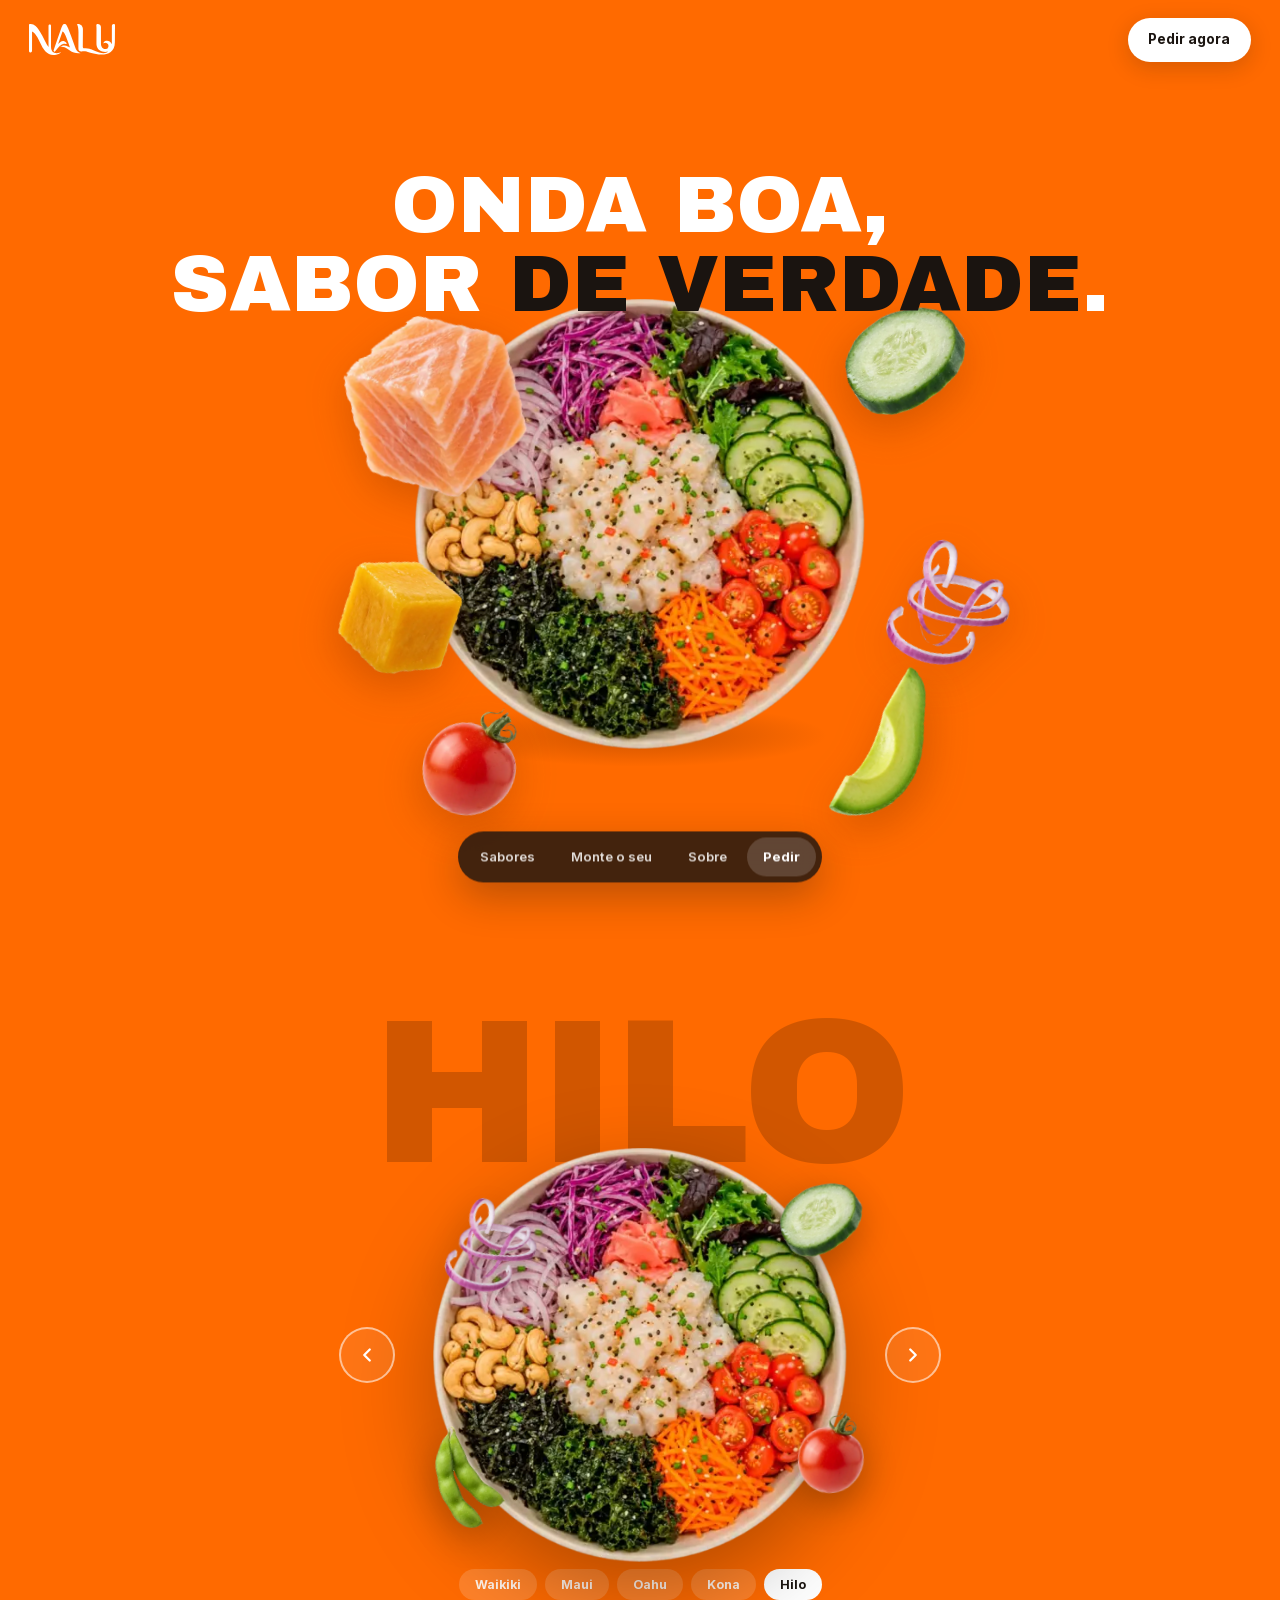
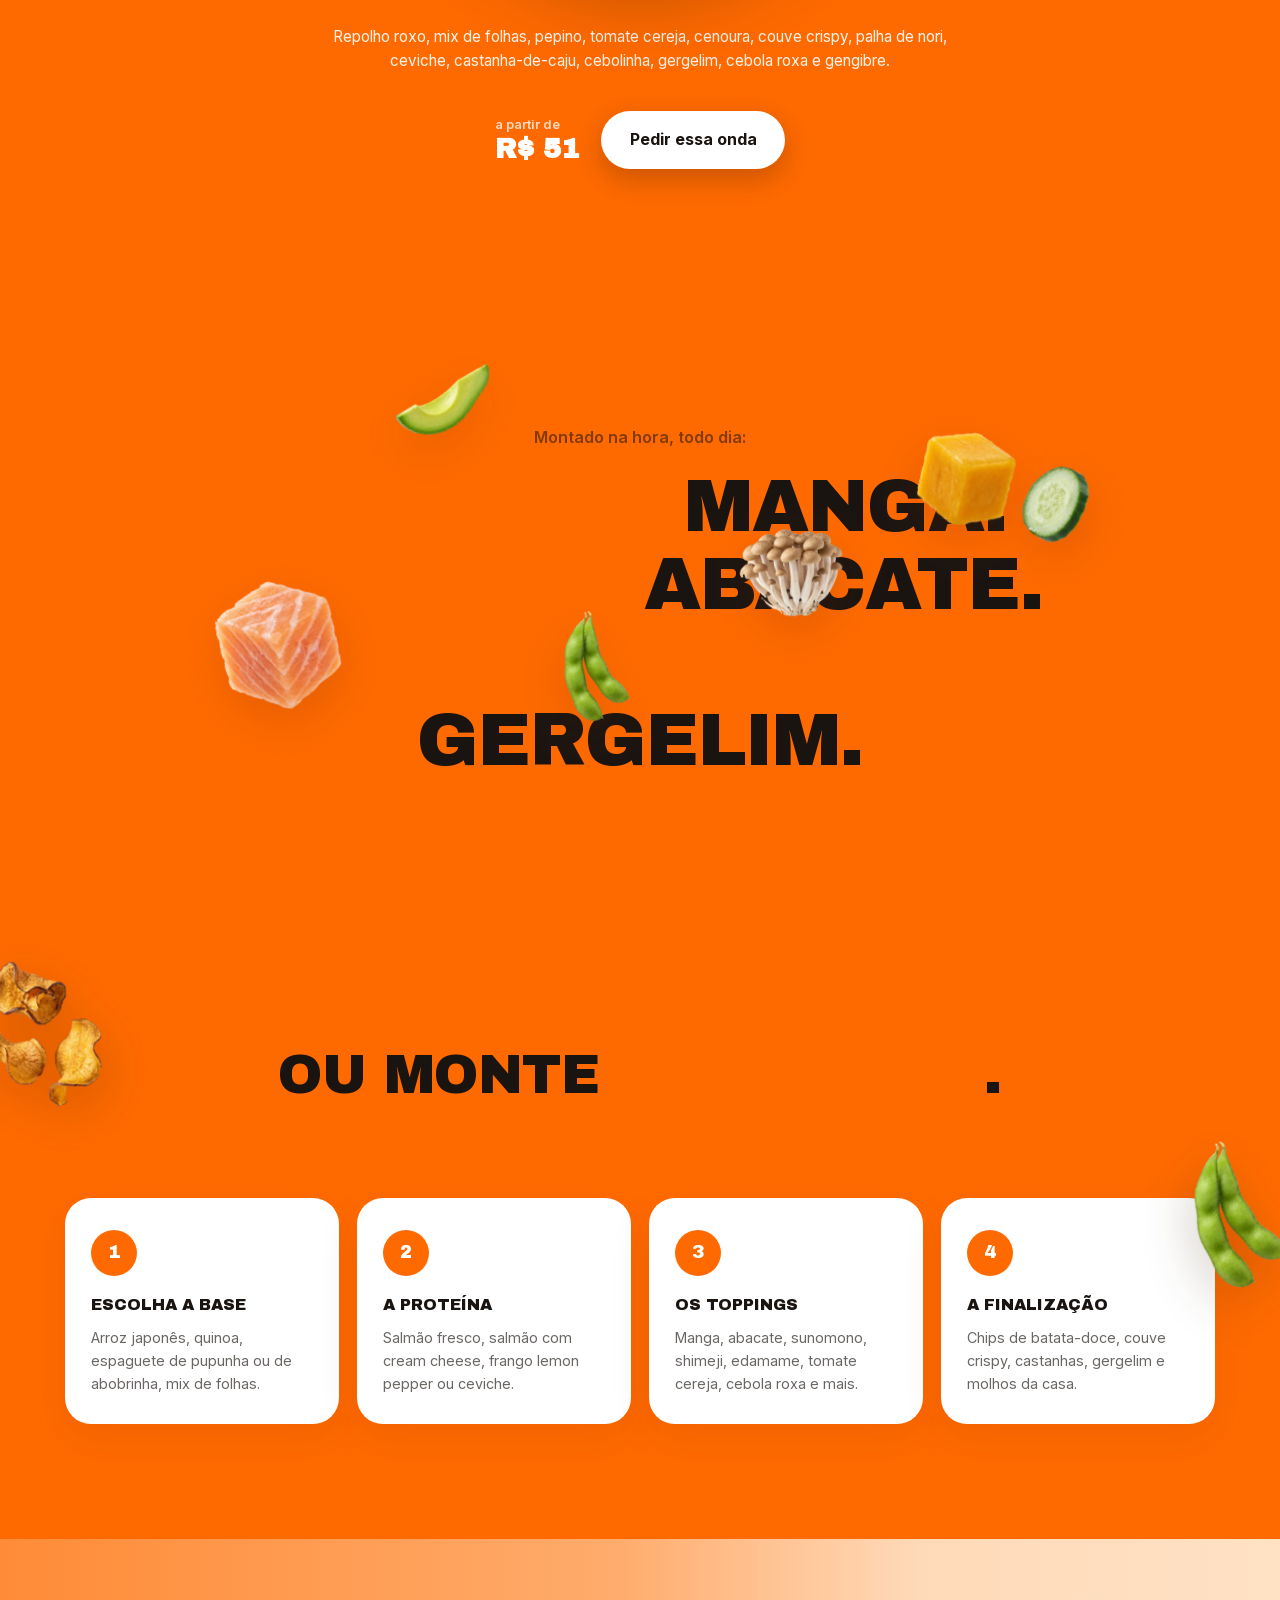
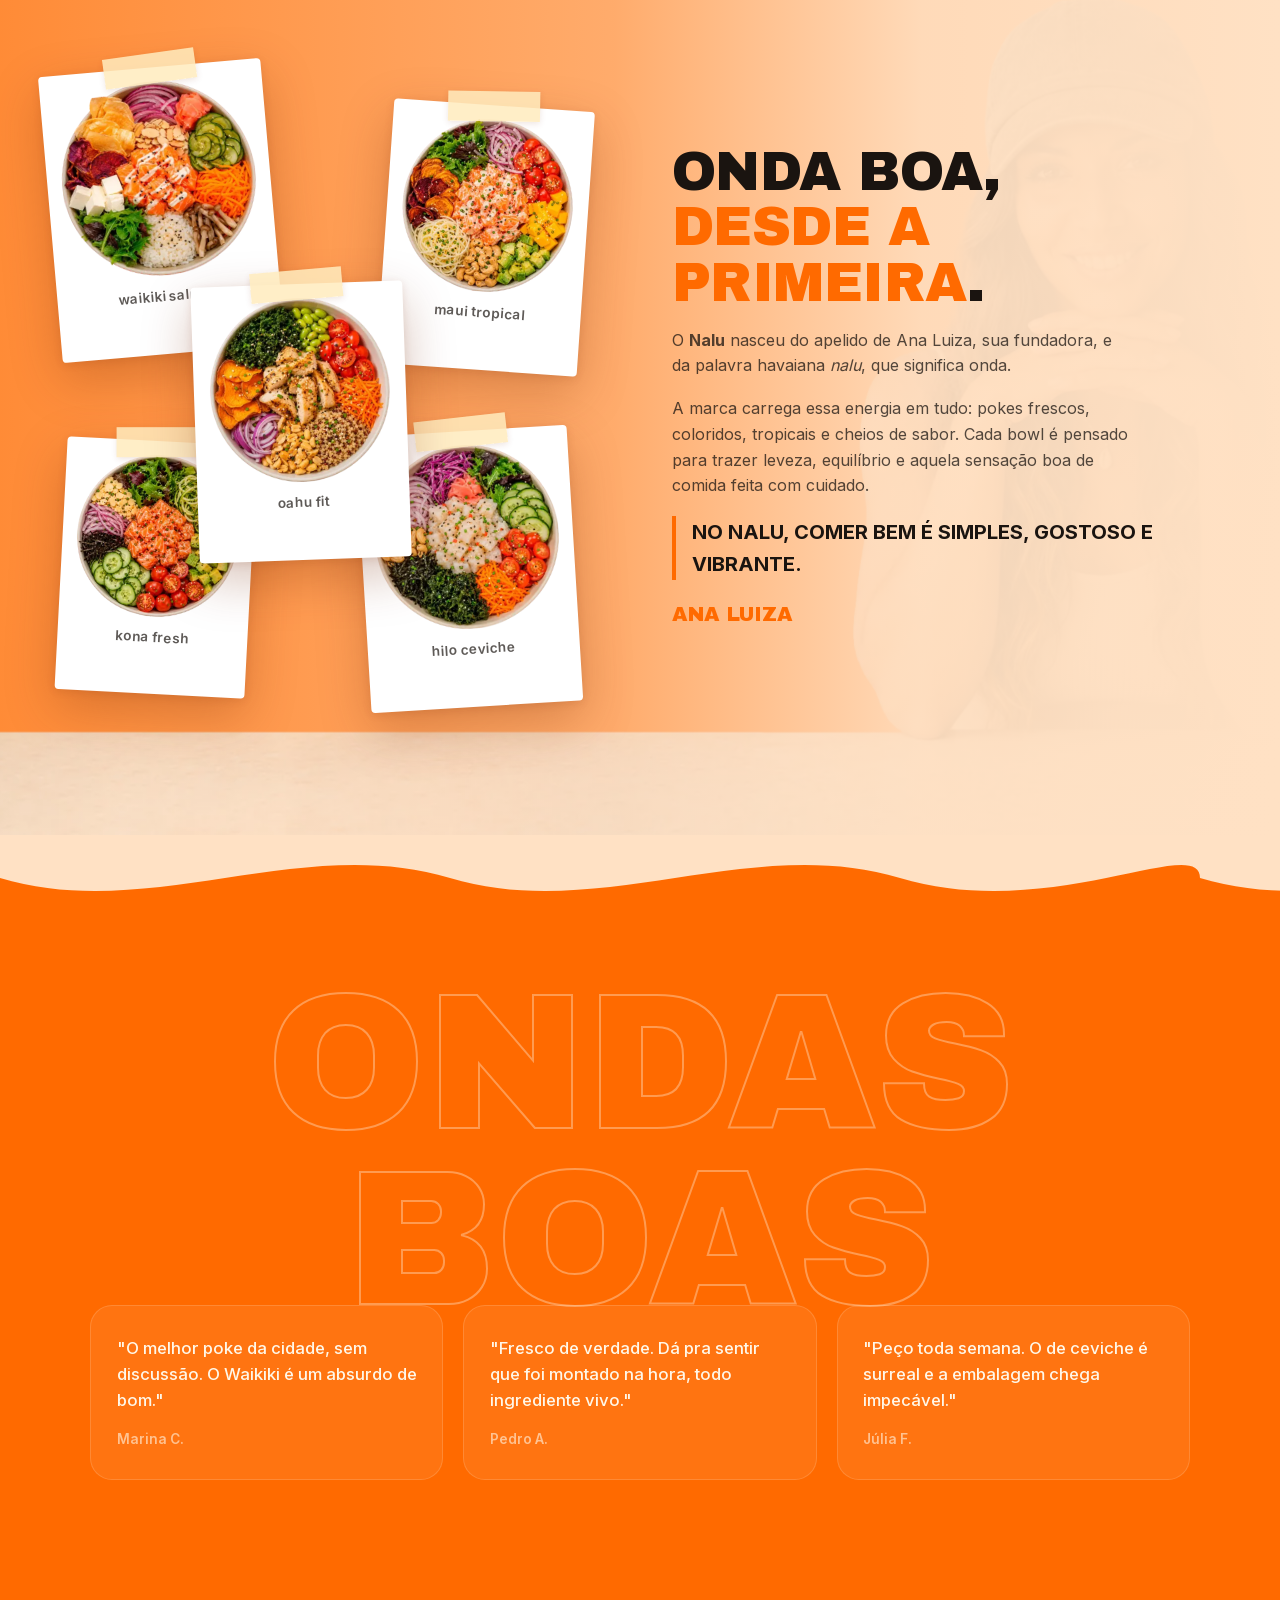
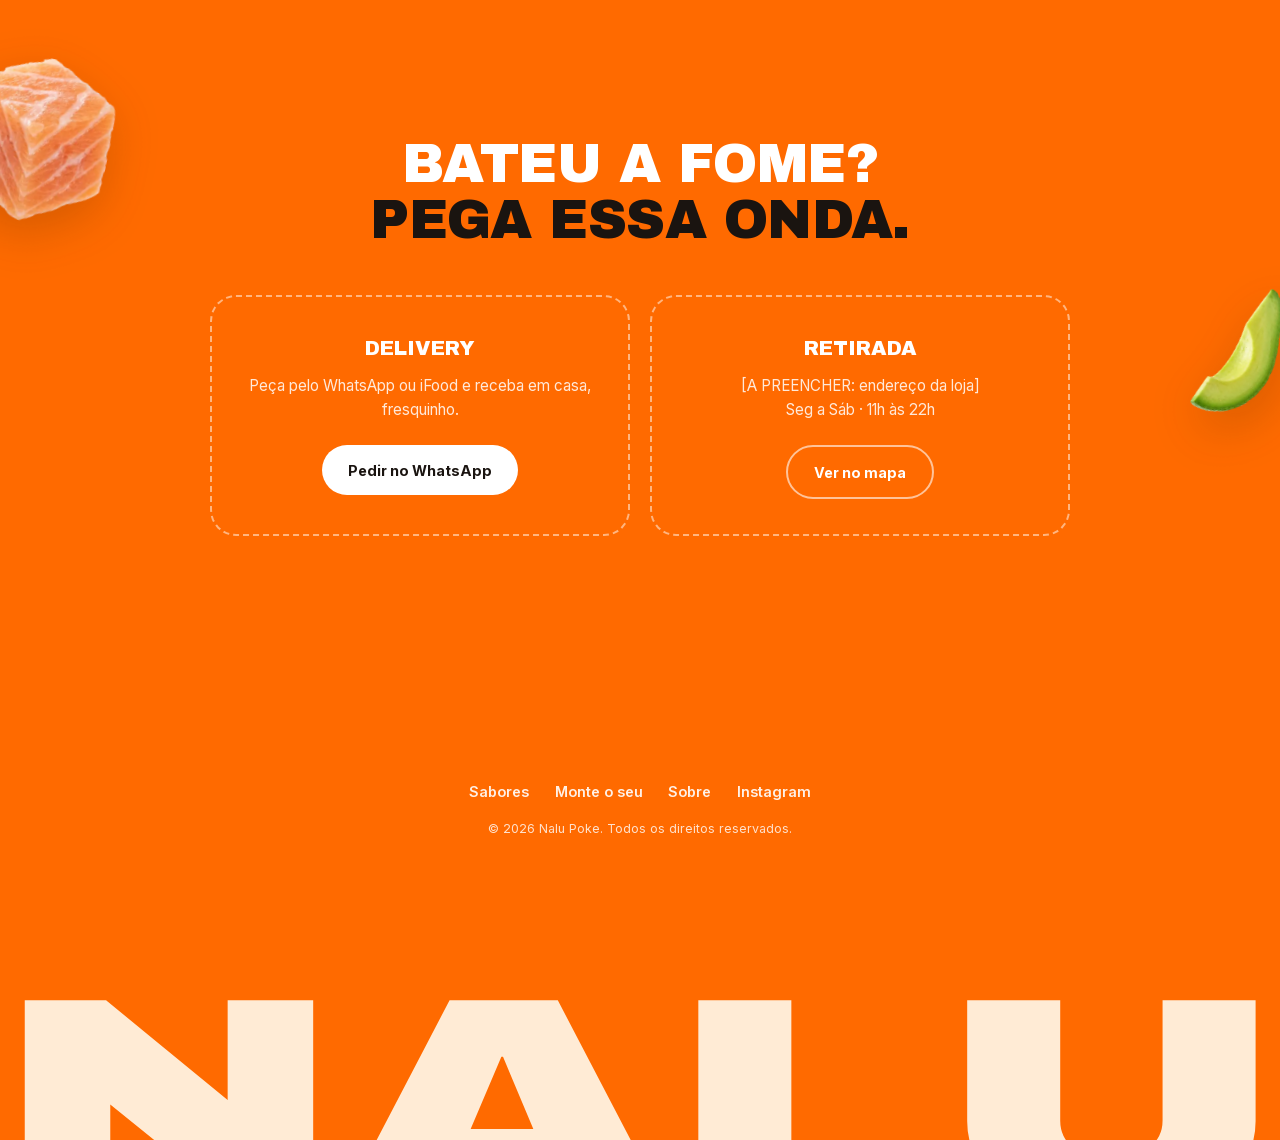
==== nalu-poke/index.html @ b385f867 "fix: the polaroid gallery, the wave loop, and the mobile dock Three measured mobile bugs, plus the a" ====
<!DOCTYPE html>
<html lang="pt-BR">
<head>
  <meta charset="UTF-8" />
  <meta name="viewport" content="width=device-width, initial-scale=1.0" />
  <title>Nalu — Poke com alma tropical</title>
  <meta name="description" content="Pokes frescos, coloridos e cheios de sabor. Cinco ondas autorais ou monte do seu jeito." />
  <meta property="og:type" content="restaurant" />
  <meta property="og:title" content="Nalu — Poke com alma tropical" />
  <meta property="og:description" content="Pokes frescos, coloridos e cheios de sabor. Cinco ondas autorais ou monte do seu jeito." />
  <meta property="og:image" content="assets/img/poke-hilo.webp" />
  <link rel="preload" href="assets/fonts/archivo-black-normal.woff2" as="font" type="font/woff2" crossorigin />
  <link rel="preload" href="assets/fonts/inter-normal.woff2" as="font" type="font/woff2" crossorigin />
  <link rel="preload" as="image" fetchpriority="high" imagesrcset="assets/img/poke-hilo-sm.webp 480w, assets/img/poke-hilo.webp 760w" imagesizes="(max-width: 640px) 88vw, 50vh" />
  <style>@font-face{font-family:'Archivo Black';font-style:normal;font-weight:400;font-display:optional;src:url('../assets/fonts/archivo-black-normal.woff2') format('woff2')}@font-face{font-family:'Inter';font-style:normal;font-weight:100 900;font-display:optional;src:url('../assets/fonts/inter-normal.woff2') format('woff2')}:root{--orange:#FF6A00;--cream:#FFF7E8;--peach:#FFE1C4;--ink:#1A1410;--white:#fff;--font-display:'Archivo Black',system-ui,sans-serif;--font-block:'Archivo Black',system-ui,sans-serif;--font-body:'Inter',system-ui,sans-serif}*{margin:0;padding:0;box-sizing:border-box}html{scroll-behavior:smooth}body{font-family:var(--font-body);color:var(--ink);background-color:var(--orange);line-height:1.6;overflow-x:hidden;transition:background-color .8s ease;-webkit-font-smoothing:antialiased}img{max-width:100%;display:block}.sr-only{position:absolute;width:1px;height:1px;clip:rect(0,0,0,0);overflow:hidden;border:0;padding:0}section{position:relative}.section-title{font-family:var(--font-display);font-weight:400;text-transform:uppercase;font-size:clamp(1.8rem,1rem + 3.2vw,3.4rem);line-height:1.02;letter-spacing:-.01em;text-align:center}.section-title em{font-style:normal;color:var(--orange)}.section-title--light{color:var(--white)}.section-title--light em{color:var(--ink)}.section-sub{text-align:center;max-width:520px;margin:18px auto 0;color:rgba(26,20,16,.65);font-size:1.02rem}.loader{position:fixed;inset:0;z-index:999;background:var(--orange);display:grid;place-items:center;transition:opacity .55s ease,visibility .55s ease}.loader__circle{width:90px;height:90px;border-radius:50%;background:var(--cream);animation:loaderPulse 0.9s ease-in-out infinite}@keyframes loaderPulse{0%,100%{transform:scale(1)}50%{transform:scale(1.35)}}.loader.is-done{opacity:0;visibility:hidden}.loader.is-done .loader__circle{animation:loaderBloom .6s ease forwards}@keyframes loaderBloom{to{transform:scale(30);opacity:0}}.topbar{position:fixed;top:0;left:0;right:0;z-index:90;display:flex;align-items:center;justify-content:space-between;padding:1.1rem 1.8rem}.topbar__brand img{width:86px;height:auto;filter:brightness(0) invert(1)}.topbar__cta{font-weight:700;font-size:.85rem;text-decoration:none;color:var(--ink);background:var(--white);border-radius:999px;padding:.7rem 1.3rem;box-shadow:0 6px 22px rgba(26,20,16,.18);transition:transform .25s ease}.topbar__cta:hover{transform:translateY(-2px) rotate(-1deg)}body.on-light .topbar__brand img{filter:none}.dock{--dock-gap:18px;position:fixed;left:50%;bottom:var(--dock-gap);transform:translateX(-50%);z-index:90;display:flex;align-items:center;gap:4px;background:rgba(26,20,16,.82);backdrop-filter:blur(10px);-webkit-backdrop-filter:blur(10px);border-radius:999px;padding:6px;box-shadow:0 14px 40px rgba(26,20,16,.3)}@supports (top:100dvh){.dock{top:calc(100dvh - var(--dock-gap));bottom:auto;transform:translate(-50%,-100%)}}.dock a{color:rgba(255,255,255,.85);text-decoration:none;font-size:.82rem;font-weight:600;padding:.55rem 1rem;border-radius:999px;transition:background .25s,color .25s;white-space:nowrap}.dock a:hover{background:rgba(255,255,255,.12);color:var(--white)}.dock a.is-active{background:rgba(255,255,255,.16);color:var(--white)}.dock .dock__cta{background:var(--orange);color:var(--white);font-weight:700}.dock .dock__cta:hover{background:#ff7d1f}.hero{min-height:100svh;display:flex;flex-direction:column;align-items:center;justify-content:center;padding:6.5rem 1.5rem 5.5rem;overflow:hidden}.hero__title{font-family:var(--font-display);font-weight:400;text-transform:uppercase;font-size:clamp(2.2rem,1rem + 5vw,5rem);line-height:.98;color:var(--white);text-align:center;position:relative;z-index:3}.hero__title em{font-style:normal;color:var(--ink)}.hero__line{display:block;overflow:hidden}.hero__line>*{display:inline}.hero__line{opacity:0;transform:translateY(40px) rotate(1.5deg);filter:blur(6px)}body.is-loaded .hero__line{animation:lineUp .9s cubic-bezier(.22,1,.36,1) forwards}body.is-loaded .hero__line--2{animation-delay:.14s}@keyframes lineUp{to{opacity:1;transform:none;filter:blur(0)}}.hero__scene{position:relative;width:min(50vh,78vw);aspect-ratio:1;margin-top:clamp(-1.6rem,-2vw,-.6rem);z-index:2}.hero__bowl{width:100%;height:auto;animation:bowlSpin 70s linear infinite}.hero__scene::before{content:'';position:absolute;left:8%;right:8%;bottom:-4%;height:14%;border-radius:50%;background:radial-gradient(ellipse,rgba(90,30,0,.3),transparent 70%);z-index:-1}.fl{position:absolute;left:var(--x);top:var(--y);width:calc(160px * var(--s));height:auto;transform:rotate(var(--r));filter:drop-shadow(0 14px 20px rgba(120,40,0,.3));will-change:translate;pointer-events:none}.side-fl{position:absolute;left:var(--x);top:var(--y);width:calc(150px * var(--s));height:auto;transform:rotate(var(--r));filter:drop-shadow(0 16px 24px rgba(60,30,0,.22));will-change:translate;pointer-events:none;z-index:1;animation:ingBob 6s ease-in-out infinite}.side-fl[data-speed="0.5"],.side-fl[data-speed="0.55"]{animation-delay:-2.4s;animation-duration:7.5s}@keyframes ingBob{0%,100%{margin-top:0}50%{margin-top:-16px}}.waves{padding:clamp(4rem,8vw,7rem) 0 clamp(5rem,8vw,7rem)}.waves__stage{position:relative;max-width:1200px;margin:0 auto;padding:0 1.5rem;text-align:center}.waves__bigname{font-family:var(--font-block);font-size:clamp(4.4rem,16vw,15rem);line-height:.9;color:rgba(0,0,0,.18);letter-spacing:-.02em;user-select:none;transition:opacity .35s ease}.waves__bigname.is-swapping{opacity:0}.waves__center{display:flex;align-items:center;justify-content:center;gap:clamp(.5rem,3vw,2.5rem);margin-top:clamp(-2.4rem,-6vw,-5rem)}.waves__arrow{flex-shrink:0;width:56px;height:56px;border-radius:50%;border:2px solid rgba(255,255,255,.55);background:rgba(255,255,255,.08);color:var(--white);cursor:pointer;display:grid;place-items:center;transition:background .25s,transform .25s;z-index:5}.waves__arrow:hover{background:rgba(255,255,255,.22);transform:scale(1.08)}.waves__arrow svg{width:22px;height:22px}body.on-light .waves__arrow{border-color:rgba(26,20,16,.4);color:var(--ink);background:rgba(26,20,16,.05)}body.on-light .waves__arrow:hover{background:rgba(26,20,16,.12)}.waves__bowlwrap{position:relative;width:min(46vh,74vw);max-width:560px;aspect-ratio:1;cursor:pointer}.waves__bowl{position:absolute;inset:0;opacity:0;transform:scale(.72) rotate(-150deg);transition:opacity .45s ease,transform .8s cubic-bezier(.34,1.3,.5,1);pointer-events:none}.waves__bowl img{width:100%;height:auto;filter:drop-shadow(0 30px 44px rgba(0,0,0,.3));animation:bowlSpin 60s linear infinite paused}.waves__bowl.is-active{opacity:1;transform:scale(1) rotate(0deg);pointer-events:auto}.waves__bowl.is-active img{animation-play-state:running}.waves__bowlwrap:hover .waves__bowl.is-active{transform:scale(1.05)}@keyframes bowlSpin{to{rotate:360deg}}.waves__orbit{position:absolute;inset:0;pointer-events:none}.waves__orbit .orb{position:absolute;left:var(--x);top:var(--y);width:calc(110px * var(--s));transform:rotate(var(--r)) scale(0);opacity:0;filter:drop-shadow(0 12px 18px rgba(0,0,0,.28));transition:transform .55s cubic-bezier(.34,1.56,.64,1),opacity .4s ease;transition-delay:var(--d,0s)}.waves__orbit .orb.is-in{transform:rotate(var(--r)) scale(1);opacity:1}.waves__bowlwrap:hover .orb.is-in{transform:rotate(calc(var(--r) + 10deg)) scale(1.18) translate(var(--hx,0),var(--hy,0))}.waves__info{max-width:640px;margin:1.6rem auto 0}.waves__ingredients{font-size:.95rem;color:rgba(255,255,255,.92);line-height:1.55;min-height:4.4em;transition:opacity .3s ease}body.on-light .waves__ingredients{color:rgba(26,20,16,.8)}.waves__ingredients.is-swapping{opacity:0}.waves__buy{display:flex;align-items:center;justify-content:center;gap:1.4rem;margin-top:1.2rem;flex-wrap:wrap}.waves__price{color:var(--white);font-weight:600}.waves__price small{opacity:.75;font-size:.8rem;display:block;text-align:left}.waves__price strong{font-family:var(--font-display);font-size:1.7rem;line-height:1}body.on-light .waves__price{color:var(--ink)}.btn-wave{font-weight:700;text-decoration:none;color:var(--ink);background:var(--white);border-radius:999px;padding:1rem 1.8rem;box-shadow:0 10px 30px rgba(0,0,0,.22);transition:transform .25s ease}.btn-wave:hover{transform:translateY(-3px) rotate(-1.2deg)}.waves__dots{display:flex;justify-content:center;gap:.5rem;margin-top:.4rem}.waves__dots button{border:0;cursor:pointer;font-family:var(--font-body);font-size:.78rem;font-weight:700;padding:.5rem 1rem;border-radius:999px;background:rgba(255,255,255,.16);color:rgba(255,255,255,.9);transition:background .25s,color .25s,transform .25s}.waves__dots button:hover{transform:translateY(-2px)}.waves__dots button.is-active{background:var(--white);color:var(--ink)}body.on-light .waves__dots button{background:rgba(26,20,16,.1);color:var(--ink)}body.on-light .waves__dots button.is-active{background:var(--ink);color:var(--white)}.words{padding:clamp(6rem,12vw,10rem) 1.5rem;overflow:hidden}.words__inner{position:relative;max-width:1000px;margin:0 auto;text-align:center}.words__intro{font-weight:600;color:rgba(26,20,16,.55);margin-bottom:1rem}.words__list{font-family:var(--font-display);font-weight:400;text-transform:uppercase;font-size:clamp(2rem,.9rem + 5vw,4.6rem);line-height:1.06;letter-spacing:-.015em}.words__list .w{display:inline-block;margin:0 .18em;opacity:0;transform:translateY(36px) rotate(2deg);filter:blur(5px);transition:opacity .7s ease,transform .7s cubic-bezier(.22,1,.36,1),filter .7s ease}.words__list .w:nth-child(odd){color:var(--orange)}.words__list .w.is-in{opacity:1;transform:none;filter:none}.words__floaters{position:absolute;inset:-18% 0;pointer-events:none}.wf{position:absolute;left:var(--x);top:100%;width:calc(130px * var(--s));transform:rotate(var(--r));will-change:transform;filter:drop-shadow(0 16px 24px rgba(120,40,0,.2))}.build{padding:clamp(4.5rem,9vw,8rem) 1.5rem}.build__grid{display:grid;grid-template-columns:repeat(4,1fr);gap:18px;max-width:1150px;margin:3.2rem auto 0}.bstep{background:var(--white);border-radius:26px;padding:2rem 1.6rem 1.8rem;box-shadow:0 14px 40px rgba(120,40,0,.1);transform:rotate(var(--tilt));transition:transform .35s cubic-bezier(.34,1.56,.64,1),box-shadow .35s ease}.bstep:hover{transform:rotate(0deg) translateY(-10px) scale(1.03);box-shadow:0 26px 60px rgba(120,40,0,.18)}.bstep__num{display:inline-grid;place-items:center;width:46px;height:46px;border-radius:50%;background:var(--orange);color:var(--white);font-family:var(--font-display);font-weight:400;font-size:1.15rem;margin-bottom:1rem}.bstep h3{font-family:var(--font-display);font-weight:400;text-transform:uppercase;font-size:1rem;margin-bottom:.5rem}.bstep p{font-size:.9rem;color:rgba(26,20,16,.65)}.about{padding:clamp(5rem,10vw,9rem) 1.5rem;overflow:hidden}.about__bg{position:absolute;inset:0}.about__bg img{width:100%;height:100%;object-fit:cover;object-position:center top}.about__bg::after{content:'';position:absolute;inset:0;background:linear-gradient(90deg,rgba(255,225,196,.28) 0%,rgba(255,225,196,.55) 48%,rgba(255,225,196,.94) 72%,var(--peach) 100%)}.about__inner{position:relative;display:grid;grid-template-columns:1fr 1fr;gap:clamp(2rem,5vw,5rem);max-width:1180px;margin:0 auto;align-items:center}.about__gallery{position:relative;min-height:640px}.pol{position:absolute;background:var(--white);padding:14px 14px 46px;border-radius:4px;box-shadow:0 18px 50px rgba(120,40,0,.28),0 2px 8px rgba(120,40,0,.12);transition:transform .4s cubic-bezier(.34,1.56,.64,1)}.pol::before{content:'';position:absolute;top:-14px;left:50%;transform:translateX(-50%) rotate(-3deg);width:92px;height:30px;background:rgba(255,236,190,.85);box-shadow:0 2px 6px rgba(120,40,0,.12);z-index:2}.pol img{border-radius:2px;width:100%;height:auto}.pol figcaption{font-family:var(--font-body);font-weight:600;font-size:.85rem;text-align:center;margin-top:10px;color:rgba(26,20,16,.7)}.pol--1{width:40%;top:0;left:0;transform:rotate(-5deg);z-index:2}.pol--2{width:36%;top:6%;right:4%;transform:rotate(4deg)}.pol--3{width:38%;top:34%;left:26%;transform:rotate(-2deg);z-index:3}.pol--4{width:34%;bottom:2%;left:2%;transform:rotate(3deg)}.pol--5{width:38%;bottom:0;right:6%;transform:rotate(-3.5deg);z-index:2}.pol:hover{transform:rotate(0deg) scale(1.05);z-index:9}.about__copy .section-title{text-align:left}.about__copy p{margin-top:1.1rem;color:rgba(26,20,16,.75);max-width:46ch}.about__pull{font-family:var(--font-body);font-weight:700;text-transform:uppercase;font-size:1.25rem !important;color:var(--ink) !important;border-left:4px solid var(--orange);padding-left:1rem}.about__sign{font-family:var(--font-display);font-weight:400;text-transform:uppercase;font-size:1.25rem !important;color:var(--orange) !important}.reviews{padding:clamp(6rem,11vw,10rem) 1.5rem clamp(5rem,10vw,9rem);overflow:hidden;position:relative}.reviews::before,.reviews::after{content:'';position:absolute;left:0;width:calc(100% + 1200px);height:90px;top:-2px;background:url("data:image/svg+xml,%3Csvg xmlns='http://www.w3.org/2000/svg' viewBox='0 0 1200 90' preserveAspectRatio='none'%3E%3Cpath d='M0,45 C150,90 300,0 450,45 C600,90 750,0 900,45 C1050,90 1200,0 1200,45 L1200,0 L0,0 Z' fill='%23FFE1C4'/%3E%3C/svg%3E") repeat-x;background-size:1200px 90px;animation:waveSlide 16s linear infinite;pointer-events:none}.reviews::after{animation-duration:23s;animation-direction:reverse;opacity:.45;top:-14px}@keyframes waveSlide{to{transform:translateX(-1200px)}}.reviews__bigword{font-family:var(--font-block);font-size:clamp(4.5rem,15vw,13rem);line-height:.92;text-align:center;color:transparent;-webkit-text-stroke:2px rgba(255,247,232,.35);user-select:none}.reviews__grid{display:grid;grid-template-columns:repeat(3,1fr);gap:20px;max-width:1100px;margin:-1.5rem auto 0;position:relative}.rev{background:rgba(255,247,232,.07);border:1px solid rgba(255,247,232,.16);border-radius:22px;padding:1.8rem 1.6rem;color:var(--cream);transform:rotate(var(--tilt));transition:transform .35s ease,background .35s ease}.rev:hover{transform:rotate(0deg) translateY(-6px);background:rgba(255,247,232,.12)}.rev p{font-family:var(--font-body);font-weight:500;font-size:1.05rem;line-height:1.55}.rev cite{display:block;margin-top:1rem;font-style:normal;font-weight:600;font-size:.85rem;color:rgba(255,247,232,.6)}.order{padding:clamp(5rem,10vw,8rem) 1.5rem clamp(6rem,11vw,9rem)}.order__cards{display:grid;grid-template-columns:1fr 1fr;gap:20px;max-width:860px;margin:3rem auto 0}.ocard{border:2px dashed rgba(255,255,255,.5);border-radius:26px;padding:2.2rem 2rem;text-align:center;color:var(--white);transition:border-color .3s,background .3s,transform .3s}.ocard:hover{border-color:var(--white);background:rgba(255,255,255,.07);transform:translateY(-4px)}.ocard h3{font-family:var(--font-display);font-weight:400;text-transform:uppercase;font-size:1.25rem;margin-bottom:.6rem}.ocard p{font-size:.95rem;color:rgba(255,255,255,.85);margin-bottom:1.4rem}.ocard__btn{display:inline-block;font-weight:700;font-size:.9rem;text-decoration:none;color:var(--ink);background:var(--white);border-radius:999px;padding:.85rem 1.6rem;transition:transform .25s ease}.ocard__btn:hover{transform:translateY(-2px) rotate(-1deg)}.ocard__btn--ghost{background:transparent;color:var(--white);border:2px solid rgba(255,255,255,.6)}.footer{position:relative;padding:clamp(3rem,6vw,5rem) 1.5rem 0;overflow:hidden;text-align:center}.footer__links{display:flex;justify-content:center;gap:1.6rem;margin:1.6rem 0 1rem;flex-wrap:wrap}.footer__links a{color:rgba(255,255,255,.9);text-decoration:none;font-weight:600;font-size:.9rem}.footer__links a:hover{text-decoration:underline}.footer__copy{color:rgba(255,255,255,.8);font-size:.78rem;padding-bottom:4.5rem}.footer__logotype{display:block;width:100vw;height:clamp(120px,24vw,340px);margin:0 calc(50% - 50vw);user-select:none}.footer__logotype text{font-family:var(--font-block);font-size:230px;fill:rgba(255,247,232,.92)}.rv{opacity:0;transform:translateY(30px);transition:opacity .7s ease,transform .7s ease}.rv.is-in{opacity:1;transform:none}@media (max-width:1024px){.build__grid{grid-template-columns:1fr 1fr}.reviews__grid{grid-template-columns:1fr;max-width:560px}.about__inner{grid-template-columns:1fr}.about__gallery{min-height:520px;width:min(100%,480px);margin-inline:auto}.about__bg::after{background:linear-gradient(180deg,rgba(255,225,196,.45) 0%,rgba(255,225,196,.93) 55%,var(--peach) 100%)}.about__copy .section-title{text-align:center}.about__copy{text-align:center}.about__copy p{margin-inline:auto}.about__pull{text-align:left}}@media (max-width:640px){.topbar{padding:.9rem 1.1rem}.topbar__brand img{width:70px}.dock{--dock-gap:12px;max-width:calc(100vw - 20px)}.dock a{font-size:.74rem;padding:.5rem .7rem}.hero{padding-top:5.2rem}.hero__scene{width:min(48vh,92vw)}.fl{width:calc(92px * var(--s))}.hero__scrollcue{display:none}.waves__center{gap:.4rem}.waves__arrow{width:44px;height:44px}.waves__bowlwrap{width:min(40vh,78vw)}.waves__orbit .orb{width:calc(78px * var(--s))}.waves__ingredients{font-size:.86rem}.waves__dots{flex-wrap:wrap}.build__grid{grid-template-columns:1fr;max-width:420px}.bstep{transform:none}.order__cards{grid-template-columns:1fr;max-width:420px}.wf{width:calc(84px * var(--s))}.footer__copy{padding-bottom:4.5rem}}@media (prefers-reduced-motion:reduce){*,*::before,*::after{animation:none !important;transition:none !important}.rv,.words__list .w,.hero__line{opacity:1 !important;transform:none !important;filter:none !important}html{scroll-behavior:auto}}</style>
</head>
<body>

  <!-- LOADER -->
  <div class="loader" id="loader" aria-hidden="true">
    <div class="loader__circle"></div>
  </div>

  <!-- HEADER -->
  <header class="topbar" id="topbar">
    <a href="#hero" class="topbar__brand" aria-label="Nalu — voltar ao topo">
      <img src="assets/img/logo-nalu.svg" alt="Nalu" width="86" height="30" />
    </a>
    <a href="#pedir" class="topbar__cta">Pedir agora</a>
  </header>

  <!-- DOCK NAV (pill fixo na base) -->
  <nav class="dock" aria-label="Principal">
    <a href="#sabores" data-dock>Sabores</a>
    <a href="#monte" data-dock>Monte o seu</a>
    <a href="#sobre" data-dock>Sobre</a>
    <a href="#pedir" class="dock__cta" data-dock>Pedir</a>
  </nav>

  <main>

    <!-- HERO -->
    <section class="hero" id="hero" data-bg="#FF6A00">
      <h1 class="hero__title">
        <span class="hero__line hero__line--1">Onda boa,</span>
        <span class="hero__line hero__line--2">sabor <em>de verdade</em>.</span>
      </h1>

      <div class="hero__scene" id="heroScene">
        <img class="hero__bowl" src="assets/img/poke-hilo.webp" srcset="assets/img/poke-hilo-sm.webp 480w, assets/img/poke-hilo.webp 760w" sizes="(max-width: 640px) 88vw, 50vh" alt="Poke Hilo visto de cima" width="760" height="760" fetchpriority="high" />
        <img class="fl" loading="lazy" fetchpriority="low" data-depth="1.6" data-f="-12" src="assets/ingredients/salmon.webp" alt="" style="--x:-14%; --y:6%; --s:1.05; --r:-14deg" />
        <img class="fl" loading="lazy" fetchpriority="low" data-depth="0.9" data-f="10" src="assets/ingredients/cucumber.webp" alt="" style="--x:96%; --y:2%; --s:0.72; --r:12deg" />
        <img class="fl" loading="lazy" fetchpriority="low" data-depth="1.2" data-f="-8" src="assets/ingredients/onion.webp" alt="" style="--x:104%; --y:52%; --s:0.78; --r:-8deg" />
        <img class="fl" loading="lazy" fetchpriority="low" data-depth="0.7" data-f="14" src="assets/ingredients/mango.webp" alt="" style="--x:-16%; --y:56%; --s:0.7; --r:18deg" />
        <img class="fl" loading="lazy" fetchpriority="low" data-depth="1.4" data-f="-16" src="assets/ingredients/avocado.webp" alt="" style="--x:88%; --y:88%; --s:0.82; --r:-20deg" />
        <img class="fl" loading="lazy" fetchpriority="low" data-depth="1.0" data-f="12" src="assets/ingredients/tomato.webp" alt="" style="--x:2%; --y:92%; --s:0.58; --r:8deg" />
      </div>

    </section>

    <!-- MUNDOS DE SABOR -->
    <section class="waves" id="sabores" data-bg="#B6FF00" data-light="1">
      <h2 class="sr-only">Nossos sabores</h2>

      <div class="waves__stage" id="wavesStage">
        <div class="waves__bigname" aria-hidden="true" id="waveName">HILO</div>

        <div class="waves__center">
          <button class="waves__arrow" id="wavePrev" aria-label="Sabor anterior">
            <svg viewBox="0 0 24 24" fill="none" stroke="currentColor" stroke-width="2.5" stroke-linecap="round" stroke-linejoin="round"><polyline points="15 18 9 12 15 6"/></svg>
          </button>

          <div class="waves__bowlwrap" id="bowlWrap">
            <div class="waves__bowl" data-wave="0"><img src="assets/img/poke-waikiki.webp" srcset="assets/img/poke-waikiki-sm.webp 480w, assets/img/poke-waikiki.webp 760w" sizes="(max-width: 640px) 78vw, 46vh" alt="Poke Waikiki" width="760" height="760" loading="lazy" /></div>
            <div class="waves__bowl" data-wave="1"><img src="assets/img/poke-maui.webp" srcset="assets/img/poke-maui-sm.webp 480w, assets/img/poke-maui.webp 760w" sizes="(max-width: 640px) 78vw, 46vh" alt="Poke Maui" width="760" height="760" loading="lazy" /></div>
            <div class="waves__bowl" data-wave="2"><img src="assets/img/poke-oahu.webp" srcset="assets/img/poke-oahu-sm.webp 480w, assets/img/poke-oahu.webp 760w" sizes="(max-width: 640px) 78vw, 46vh" alt="Poke Oahu" width="760" height="760" loading="lazy" /></div>
            <div class="waves__bowl" data-wave="3"><img src="assets/img/poke-kona.webp" srcset="assets/img/poke-kona-sm.webp 480w, assets/img/poke-kona.webp 760w" sizes="(max-width: 640px) 78vw, 46vh" alt="Poke Kona" width="760" height="760" loading="lazy" /></div>
            <div class="waves__bowl is-active" data-wave="4"><img src="assets/img/poke-hilo.webp" srcset="assets/img/poke-hilo-sm.webp 480w, assets/img/poke-hilo.webp 760w" sizes="(max-width: 640px) 78vw, 46vh" alt="Poke Hilo" width="760" height="760" /></div>
            <div class="waves__orbit" id="waveOrbit" aria-hidden="true"></div>
          </div>

          <button class="waves__arrow" id="waveNext" aria-label="Próximo sabor">
            <svg viewBox="0 0 24 24" fill="none" stroke="currentColor" stroke-width="2.5" stroke-linecap="round" stroke-linejoin="round"><polyline points="9 18 15 12 9 6"/></svg>
          </button>
        </div>

        <div class="waves__dots" role="tablist" id="waveDots"></div>

        <div class="waves__info">
          <p class="waves__ingredients" id="waveIngredients">Repolho roxo, mix de folhas, pepino, tomate cereja, cenoura, couve crispy, palha de nori, ceviche, castanha-de-caju, cebolinha, gergelim, cebola roxa e gengibre.</p>
          <div class="waves__buy">
            <span class="waves__price"><small>a partir de</small> <strong id="wavePrice">R$ 51</strong></span>
            <a href="#pedir" class="btn-wave" id="waveCta">Pedir essa onda</a>
          </div>
        </div>

      </div>
    </section>

    <!-- WORD LIST (ingredientes sobem no scroll) -->
    <section class="words" id="frescor" data-bg="#FFF7E8">
      <div class="words__inner">
        <p class="words__intro">Montado na hora, todo dia:</p>
        <h2 class="words__list">
          <span class="w">Salmão.</span>
          <span class="w">Manga.</span>
          <span class="w">Shimeji.</span>
          <span class="w">Abacate.</span>
          <span class="w">Sunomono.</span>
          <span class="w">Gergelim.</span>
        </h2>
        <div class="words__floaters" aria-hidden="true">
          <img class="wf" data-speed="0.35" src="assets/ingredients/salmon.webp" alt="" style="--x:8%; --r:-12deg; --s:0.9" />
          <img class="wf" data-speed="0.55" src="assets/ingredients/mango.webp" alt="" style="--x:78%; --r:14deg; --s:0.7" />
          <img class="wf" data-speed="0.42" src="assets/ingredients/shimeji.webp" alt="" style="--x:60%; --r:-6deg; --s:0.8" />
          <img class="wf" data-speed="0.65" src="assets/ingredients/avocado.webp" alt="" style="--x:26%; --r:10deg; --s:0.65" />
          <img class="wf" data-speed="0.5" src="assets/ingredients/cucumber.webp" alt="" style="--x:88%; --r:-16deg; --s:0.55" />
          <img class="wf" data-speed="0.3" src="assets/ingredients/edamame.webp" alt="" style="--x:42%; --r:20deg; --s:0.6" />
        </div>
      </div>
    </section>

    <!-- MONTE SEU POKE -->
    <section class="build" id="monte" data-bg="#FFF7E8">
      <img class="side-fl" data-speed="0.3" src="assets/ingredients/chips.webp" alt="" style="--x:-30px; --y:14%; --s:0.85; --r:-18deg" />
      <img class="side-fl" data-speed="0.5" src="assets/ingredients/edamame.webp" alt="" style="--x:calc(100vw - 90px); --y:52%; --s:0.7; --r:14deg" />
      <h2 class="section-title">Ou monte <em>a sua onda</em>.</h2>
      <p class="section-sub">Quatro passos e o bowl é seu, do seu jeito.</p>
      <div class="build__grid">
        <article class="bstep" style="--tilt:-2deg">
          <span class="bstep__num">1</span>
          <h3>Escolha a base</h3>
          <p>Arroz japonês, quinoa, espaguete de pupunha ou de abobrinha, mix de folhas.</p>
        </article>
        <article class="bstep" style="--tilt:1.6deg">
          <span class="bstep__num">2</span>
          <h3>A proteína</h3>
          <p>Salmão fresco, salmão com cream cheese, frango lemon pepper ou ceviche.</p>
        </article>
        <article class="bstep" style="--tilt:-1.4deg">
          <span class="bstep__num">3</span>
          <h3>Os toppings</h3>
          <p>Manga, abacate, sunomono, shimeji, edamame, tomate cereja, cebola roxa e mais.</p>
        </article>
        <article class="bstep" style="--tilt:2.2deg">
          <span class="bstep__num">4</span>
          <h3>A finalização</h3>
          <p>Chips de batata-doce, couve crispy, castanhas, gergelim e molhos da casa.</p>
        </article>
      </div>
    </section>

    <!-- SOBRE -->
    <section class="about" id="sobre" data-bg="#FFE1C4">
      <div class="about__bg" aria-hidden="true">
        <img src="assets/img/ana-bg.webp" alt="" loading="lazy" width="1600" height="900" />
      </div>
      <div class="about__inner">
        <div class="about__gallery" aria-hidden="true">
          <figure class="pol pol--1"><img src="assets/img/poke-waikiki-sm.webp" alt="" loading="lazy" width="400" height="400" /><figcaption>waikiki salmon</figcaption></figure>
          <figure class="pol pol--2"><img src="assets/img/poke-maui-sm.webp" alt="" loading="lazy" width="400" height="400" /><figcaption>maui tropical</figcaption></figure>
          <figure class="pol pol--3"><img src="assets/img/poke-oahu-sm.webp" alt="" loading="lazy" width="400" height="400" /><figcaption>oahu fit</figcaption></figure>
          <figure class="pol pol--4"><img src="assets/img/poke-kona-sm.webp" alt="" loading="lazy" width="400" height="400" /><figcaption>kona fresh</figcaption></figure>
          <figure class="pol pol--5"><img src="assets/img/poke-hilo-sm.webp" alt="" loading="lazy" width="400" height="400" /><figcaption>hilo ceviche</figcaption></figure>
        </div>
        <div class="about__copy">
          <h2 class="section-title">Onda boa,<br /><em>desde a primeira</em>.</h2>
          <p>O <strong>Nalu</strong> nasceu do apelido de Ana Luiza, sua fundadora, e da palavra havaiana <em>nalu</em>, que significa onda.</p>
          <p>A marca carrega essa energia em tudo: pokes frescos, coloridos, tropicais e cheios de sabor. Cada bowl é pensado para trazer leveza, equilíbrio e aquela sensação boa de comida feita com cuidado.</p>
          <p class="about__pull">No Nalu, comer bem é simples, gostoso e vibrante.</p>
          <p class="about__sign">Ana Luiza</p>
        </div>
      </div>
    </section>

    <!-- REVIEWS — [A PREENCHER: trocar por avaliações reais do iFood/Google antes de publicar] -->
    <section class="reviews" data-bg="#0077B6">
      <div class="reviews__bigword" aria-hidden="true">ONDAS<br />BOAS</div>
      <div class="reviews__grid">
        <blockquote class="rev" style="--tilt:-1.5deg">
          <p>"O melhor poke da cidade, sem discussão. O Waikiki é um absurdo de bom."</p>
          <cite>Marina C.</cite>
        </blockquote>
        <blockquote class="rev" style="--tilt:1.2deg">
          <p>"Fresco de verdade. Dá pra sentir que foi montado na hora, todo ingrediente vivo."</p>
          <cite>Pedro A.</cite>
        </blockquote>
        <blockquote class="rev" style="--tilt:-0.8deg">
          <p>"Peço toda semana. O de ceviche é surreal e a embalagem chega impecável."</p>
          <cite>Júlia F.</cite>
        </blockquote>
      </div>
    </section>

    <!-- PEDIR -->
    <section class="order" id="pedir" data-bg="#FF6A00">
      <img class="side-fl" data-speed="0.36" src="assets/ingredients/salmon.webp" alt="" style="--x:-40px; --y:18%; --s:1; --r:12deg" />
      <img class="side-fl" data-speed="0.55" src="assets/ingredients/avocado.webp" alt="" style="--x:calc(100vw - 100px); --y:60%; --s:0.75; --r:-14deg" />
      <h2 class="section-title section-title--light">Bateu a fome?<br /><em>Pega essa onda.</em></h2>
      <div class="order__cards">
        <div class="ocard">
          <h3>Delivery</h3>
          <p>Peça pelo WhatsApp ou iFood e receba em casa, fresquinho.</p>
          <a class="ocard__btn" href="https://wa.me/5500000000000?text=Oi!%20Quero%20pedir%20um%20poke%20%F0%9F%8C%8A" target="_blank" rel="noopener">Pedir no WhatsApp</a>
        </div>
        <div class="ocard">
          <h3>Retirada</h3>
          <p>[A PREENCHER: endereço da loja]<br />Seg a Sáb · 11h às 22h</p>
          <a class="ocard__btn ocard__btn--ghost" href="#" rel="noopener">Ver no mapa</a>
        </div>
      </div>
    </section>

  </main>

  <!-- FOOTER -->
  <footer class="footer" data-bg="#FF6A00">
    <div class="footer__top">
      <div class="footer__links">
        <a href="#sabores">Sabores</a>
        <a href="#monte">Monte o seu</a>
        <a href="#sobre">Sobre</a>
        <a href="https://instagram.com" target="_blank" rel="noopener">Instagram</a>
      </div>
      <p class="footer__copy">© 2026 Nalu Poke. Todos os direitos reservados.</p>
    </div>
    <svg class="footer__logotype" aria-hidden="true" viewBox="0 0 1000 240" preserveAspectRatio="none">
      <text x="500" y="228" text-anchor="middle" textLength="1010" lengthAdjust="spacingAndGlyphs">NALU</text>
    </svg>
  </footer>

  <script src="scripts/main.js" defer></script>
</body>
</html>
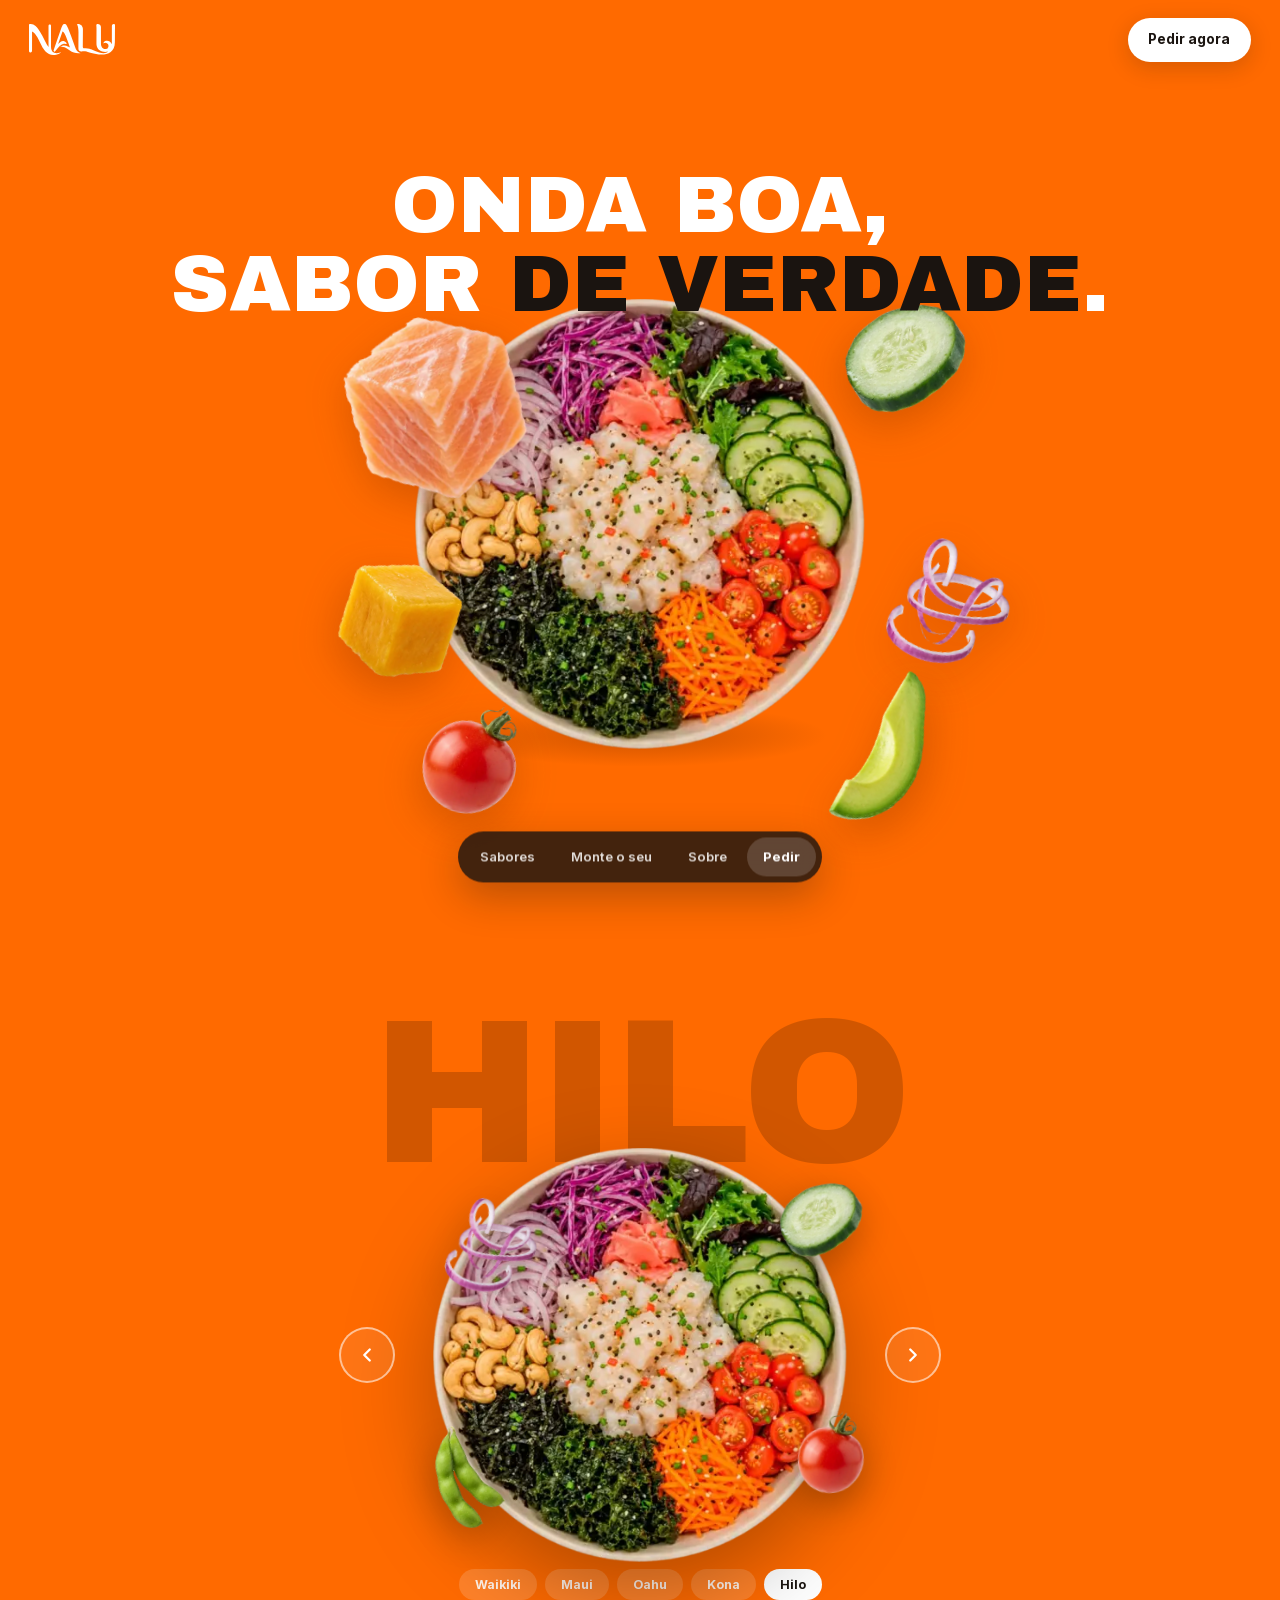
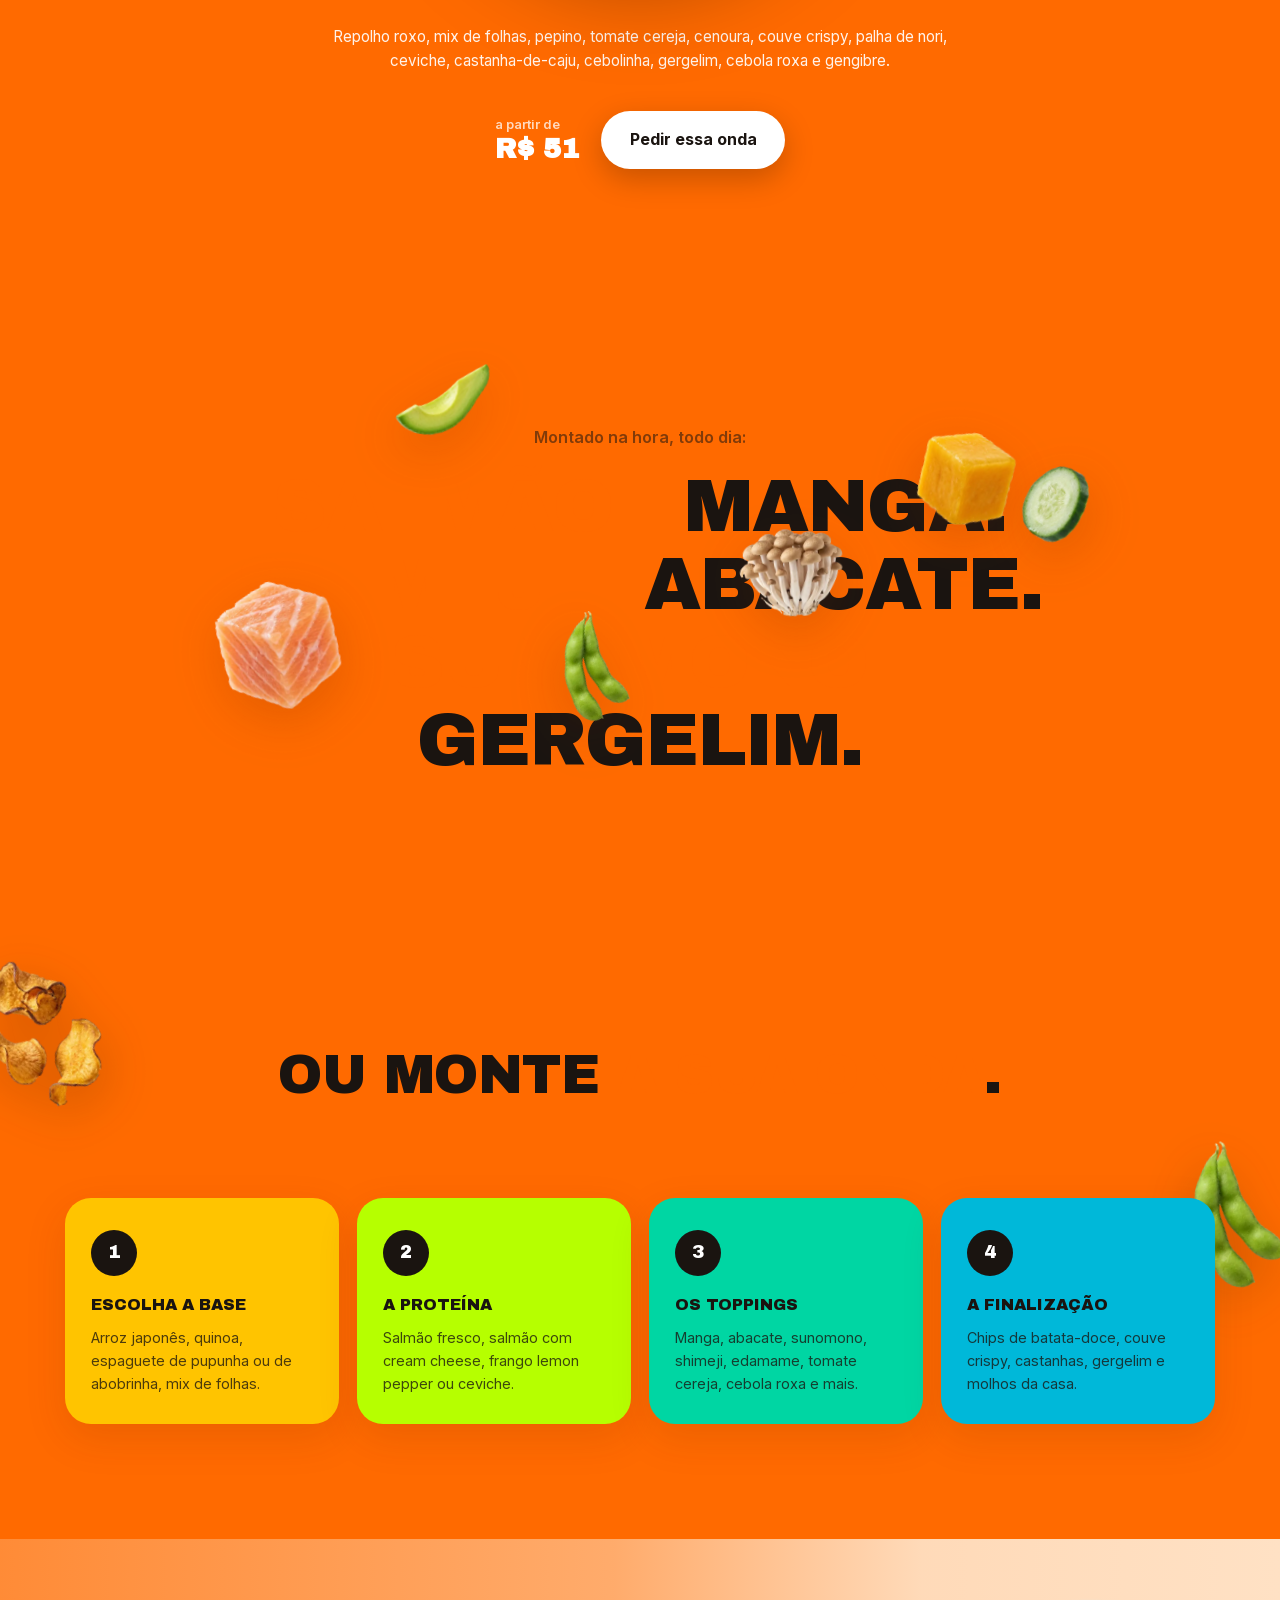
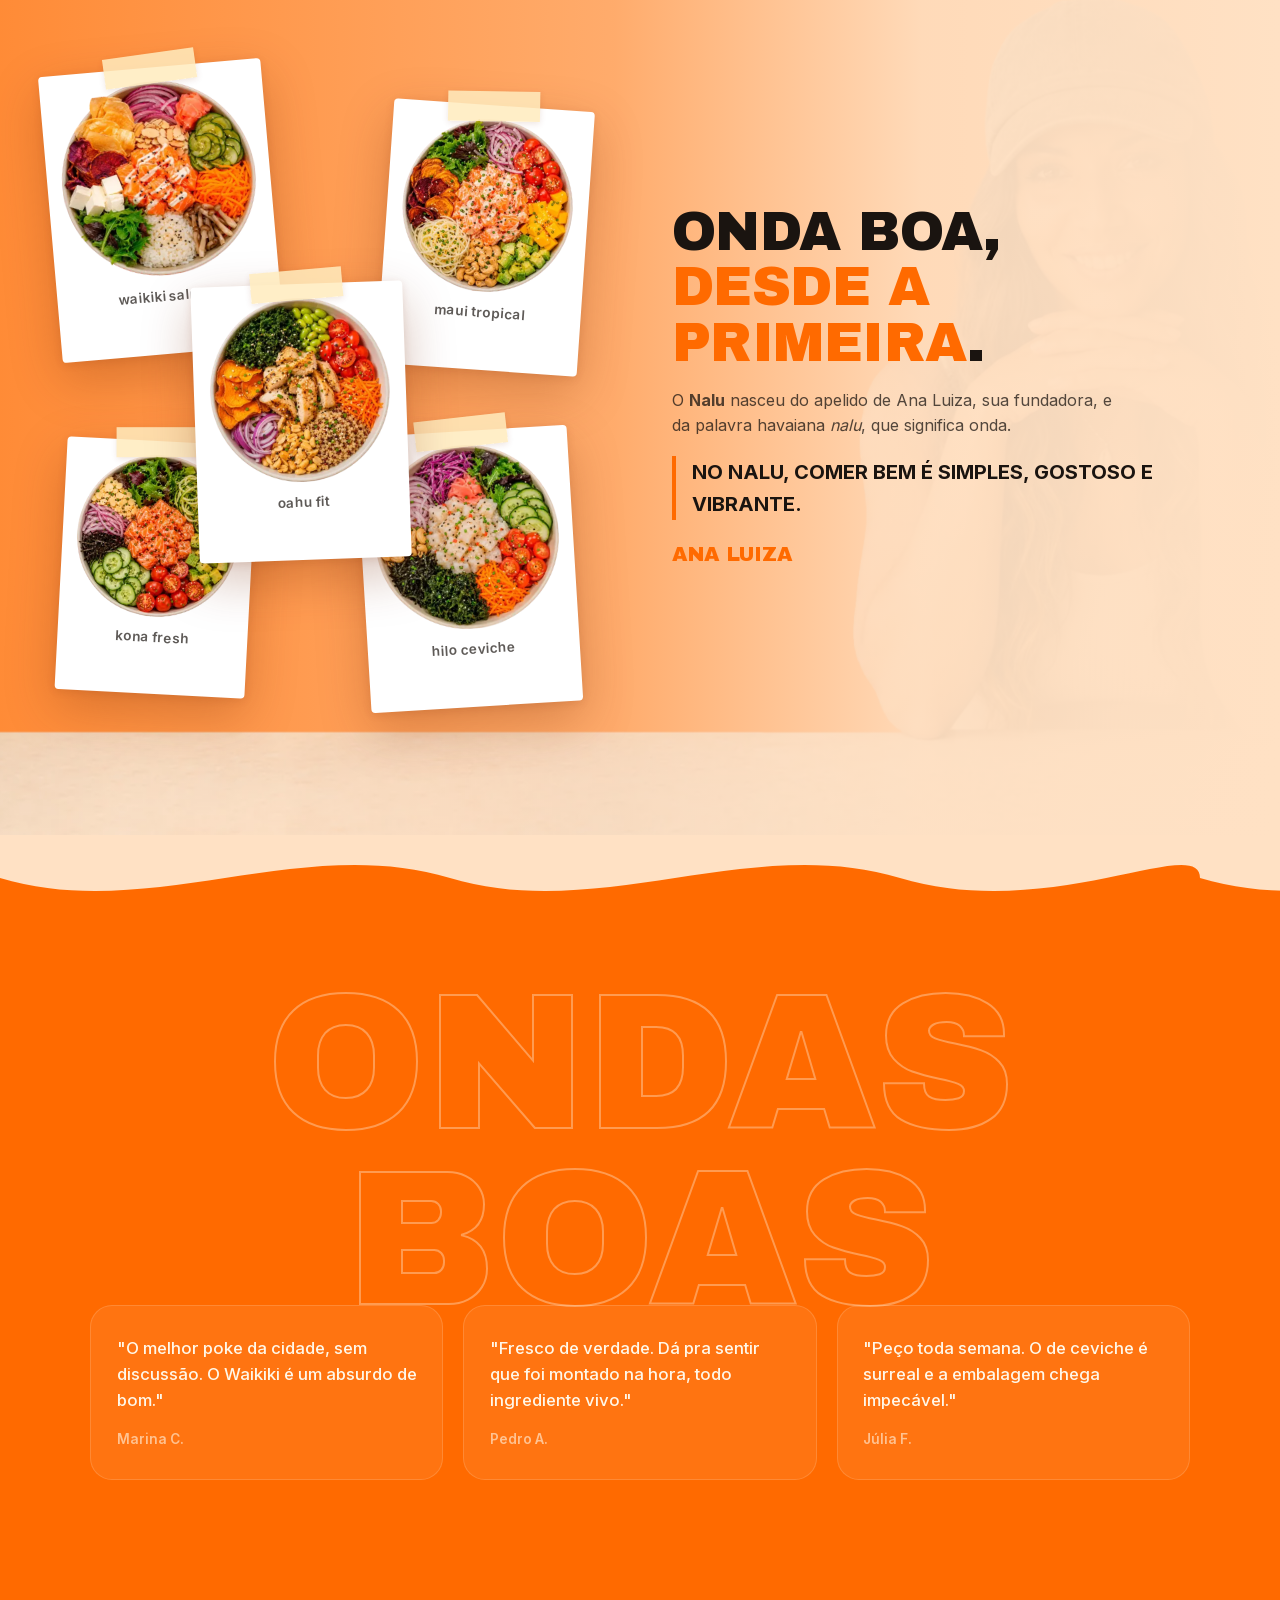
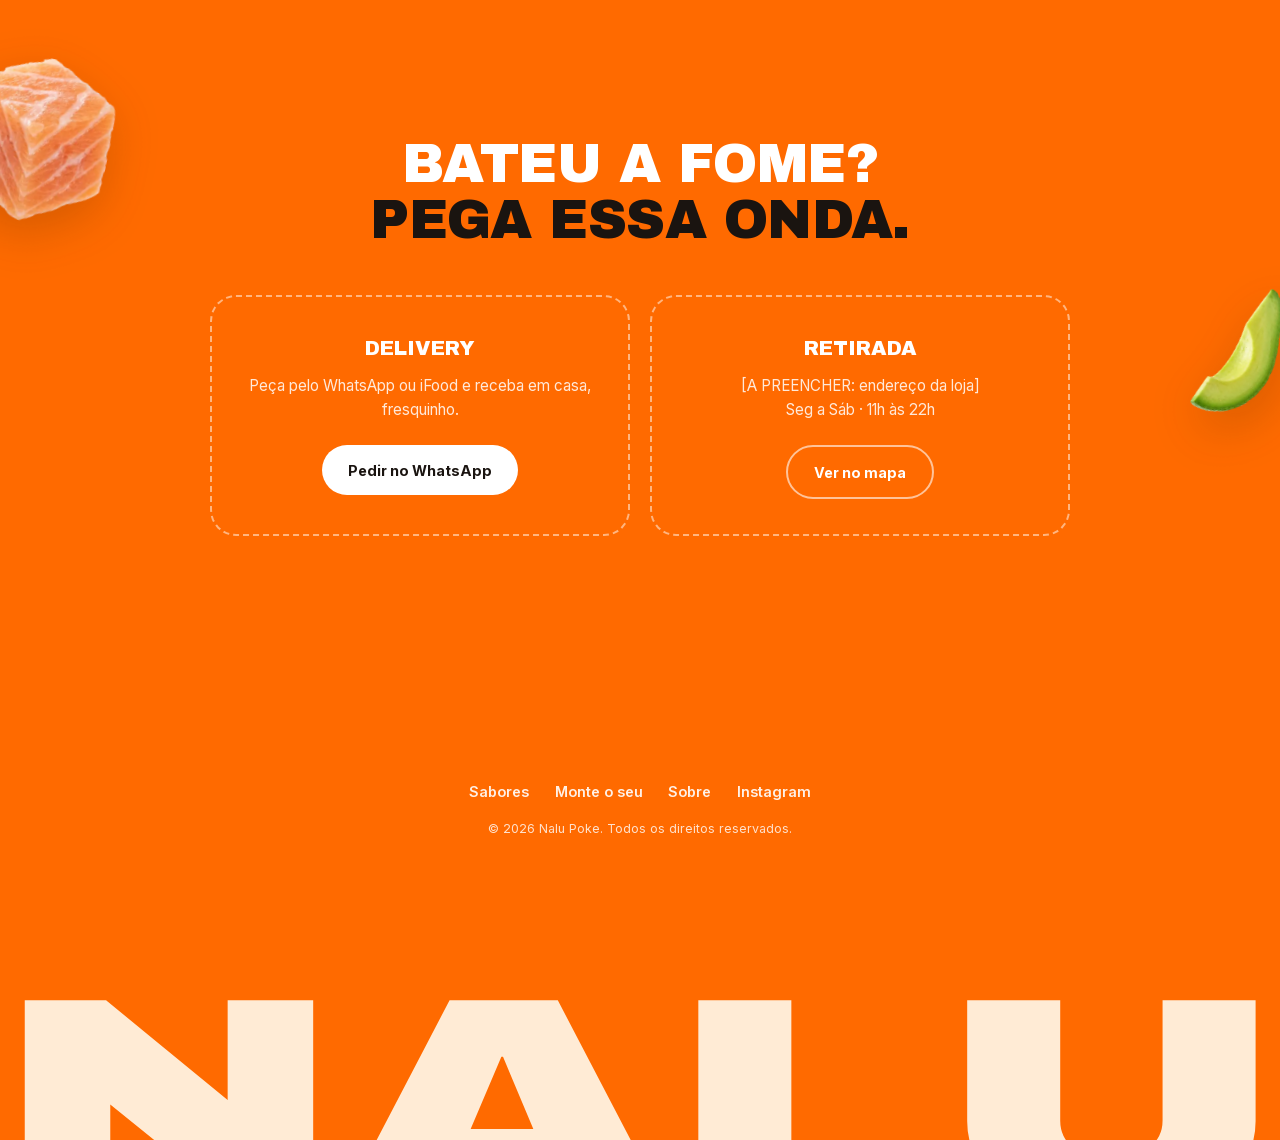
==== commit 246719fc: "feat: colour the build steps, lift content above the garnish The four "Monte o seu" cards now carry " ====
--- a/nalu-poke/index.html
+++ b/nalu-poke/index.html
@@ -12,7 +12,7 @@
   <link rel="preload" href="assets/fonts/archivo-black-normal.woff2" as="font" type="font/woff2" crossorigin />
   <link rel="preload" href="assets/fonts/inter-normal.woff2" as="font" type="font/woff2" crossorigin />
   <link rel="preload" as="image" fetchpriority="high" imagesrcset="assets/img/poke-hilo-sm.webp 480w, assets/img/poke-hilo.webp 760w" imagesizes="(max-width: 640px) 88vw, 50vh" />
-  <style>@font-face{font-family:'Archivo Black';font-style:normal;font-weight:400;font-display:optional;src:url('../assets/fonts/archivo-black-normal.woff2') format('woff2')}@font-face{font-family:'Inter';font-style:normal;font-weight:100 900;font-display:optional;src:url('../assets/fonts/inter-normal.woff2') format('woff2')}:root{--orange:#FF6A00;--cream:#FFF7E8;--peach:#FFE1C4;--ink:#1A1410;--white:#fff;--font-display:'Archivo Black',system-ui,sans-serif;--font-block:'Archivo Black',system-ui,sans-serif;--font-body:'Inter',system-ui,sans-serif}*{margin:0;padding:0;box-sizing:border-box}html{scroll-behavior:smooth}body{font-family:var(--font-body);color:var(--ink);background-color:var(--orange);line-height:1.6;overflow-x:hidden;transition:background-color .8s ease;-webkit-font-smoothing:antialiased}img{max-width:100%;display:block}.sr-only{position:absolute;width:1px;height:1px;clip:rect(0,0,0,0);overflow:hidden;border:0;padding:0}section{position:relative}.section-title{font-family:var(--font-display);font-weight:400;text-transform:uppercase;font-size:clamp(1.8rem,1rem + 3.2vw,3.4rem);line-height:1.02;letter-spacing:-.01em;text-align:center}.section-title em{font-style:normal;color:var(--orange)}.section-title--light{color:var(--white)}.section-title--light em{color:var(--ink)}.section-sub{text-align:center;max-width:520px;margin:18px auto 0;color:rgba(26,20,16,.65);font-size:1.02rem}.loader{position:fixed;inset:0;z-index:999;background:var(--orange);display:grid;place-items:center;transition:opacity .55s ease,visibility .55s ease}.loader__circle{width:90px;height:90px;border-radius:50%;background:var(--cream);animation:loaderPulse 0.9s ease-in-out infinite}@keyframes loaderPulse{0%,100%{transform:scale(1)}50%{transform:scale(1.35)}}.loader.is-done{opacity:0;visibility:hidden}.loader.is-done .loader__circle{animation:loaderBloom .6s ease forwards}@keyframes loaderBloom{to{transform:scale(30);opacity:0}}.topbar{position:fixed;top:0;left:0;right:0;z-index:90;display:flex;align-items:center;justify-content:space-between;padding:1.1rem 1.8rem}.topbar__brand img{width:86px;height:auto;filter:brightness(0) invert(1)}.topbar__cta{font-weight:700;font-size:.85rem;text-decoration:none;color:var(--ink);background:var(--white);border-radius:999px;padding:.7rem 1.3rem;box-shadow:0 6px 22px rgba(26,20,16,.18);transition:transform .25s ease}.topbar__cta:hover{transform:translateY(-2px) rotate(-1deg)}body.on-light .topbar__brand img{filter:none}.dock{--dock-gap:18px;position:fixed;left:50%;bottom:var(--dock-gap);transform:translateX(-50%);z-index:90;display:flex;align-items:center;gap:4px;background:rgba(26,20,16,.82);backdrop-filter:blur(10px);-webkit-backdrop-filter:blur(10px);border-radius:999px;padding:6px;box-shadow:0 14px 40px rgba(26,20,16,.3)}@supports (top:100dvh){.dock{top:calc(100dvh - var(--dock-gap));bottom:auto;transform:translate(-50%,-100%)}}.dock a{color:rgba(255,255,255,.85);text-decoration:none;font-size:.82rem;font-weight:600;padding:.55rem 1rem;border-radius:999px;transition:background .25s,color .25s;white-space:nowrap}.dock a:hover{background:rgba(255,255,255,.12);color:var(--white)}.dock a.is-active{background:rgba(255,255,255,.16);color:var(--white)}.dock .dock__cta{background:var(--orange);color:var(--white);font-weight:700}.dock .dock__cta:hover{background:#ff7d1f}.hero{min-height:100svh;display:flex;flex-direction:column;align-items:center;justify-content:center;padding:6.5rem 1.5rem 5.5rem;overflow:hidden}.hero__title{font-family:var(--font-display);font-weight:400;text-transform:uppercase;font-size:clamp(2.2rem,1rem + 5vw,5rem);line-height:.98;color:var(--white);text-align:center;position:relative;z-index:3}.hero__title em{font-style:normal;color:var(--ink)}.hero__line{display:block;overflow:hidden}.hero__line>*{display:inline}.hero__line{opacity:0;transform:translateY(40px) rotate(1.5deg);filter:blur(6px)}body.is-loaded .hero__line{animation:lineUp .9s cubic-bezier(.22,1,.36,1) forwards}body.is-loaded .hero__line--2{animation-delay:.14s}@keyframes lineUp{to{opacity:1;transform:none;filter:blur(0)}}.hero__scene{position:relative;width:min(50vh,78vw);aspect-ratio:1;margin-top:clamp(-1.6rem,-2vw,-.6rem);z-index:2}.hero__bowl{width:100%;height:auto;animation:bowlSpin 70s linear infinite}.hero__scene::before{content:'';position:absolute;left:8%;right:8%;bottom:-4%;height:14%;border-radius:50%;background:radial-gradient(ellipse,rgba(90,30,0,.3),transparent 70%);z-index:-1}.fl{position:absolute;left:var(--x);top:var(--y);width:calc(160px * var(--s));height:auto;transform:rotate(var(--r));filter:drop-shadow(0 14px 20px rgba(120,40,0,.3));will-change:translate;pointer-events:none}.side-fl{position:absolute;left:var(--x);top:var(--y);width:calc(150px * var(--s));height:auto;transform:rotate(var(--r));filter:drop-shadow(0 16px 24px rgba(60,30,0,.22));will-change:translate;pointer-events:none;z-index:1;animation:ingBob 6s ease-in-out infinite}.side-fl[data-speed="0.5"],.side-fl[data-speed="0.55"]{animation-delay:-2.4s;animation-duration:7.5s}@keyframes ingBob{0%,100%{margin-top:0}50%{margin-top:-16px}}.waves{padding:clamp(4rem,8vw,7rem) 0 clamp(5rem,8vw,7rem)}.waves__stage{position:relative;max-width:1200px;margin:0 auto;padding:0 1.5rem;text-align:center}.waves__bigname{font-family:var(--font-block);font-size:clamp(4.4rem,16vw,15rem);line-height:.9;color:rgba(0,0,0,.18);letter-spacing:-.02em;user-select:none;transition:opacity .35s ease}.waves__bigname.is-swapping{opacity:0}.waves__center{display:flex;align-items:center;justify-content:center;gap:clamp(.5rem,3vw,2.5rem);margin-top:clamp(-2.4rem,-6vw,-5rem)}.waves__arrow{flex-shrink:0;width:56px;height:56px;border-radius:50%;border:2px solid rgba(255,255,255,.55);background:rgba(255,255,255,.08);color:var(--white);cursor:pointer;display:grid;place-items:center;transition:background .25s,transform .25s;z-index:5}.waves__arrow:hover{background:rgba(255,255,255,.22);transform:scale(1.08)}.waves__arrow svg{width:22px;height:22px}body.on-light .waves__arrow{border-color:rgba(26,20,16,.4);color:var(--ink);background:rgba(26,20,16,.05)}body.on-light .waves__arrow:hover{background:rgba(26,20,16,.12)}.waves__bowlwrap{position:relative;width:min(46vh,74vw);max-width:560px;aspect-ratio:1;cursor:pointer}.waves__bowl{position:absolute;inset:0;opacity:0;transform:scale(.72) rotate(-150deg);transition:opacity .45s ease,transform .8s cubic-bezier(.34,1.3,.5,1);pointer-events:none}.waves__bowl img{width:100%;height:auto;filter:drop-shadow(0 30px 44px rgba(0,0,0,.3));animation:bowlSpin 60s linear infinite paused}.waves__bowl.is-active{opacity:1;transform:scale(1) rotate(0deg);pointer-events:auto}.waves__bowl.is-active img{animation-play-state:running}.waves__bowlwrap:hover .waves__bowl.is-active{transform:scale(1.05)}@keyframes bowlSpin{to{rotate:360deg}}.waves__orbit{position:absolute;inset:0;pointer-events:none}.waves__orbit .orb{position:absolute;left:var(--x);top:var(--y);width:calc(110px * var(--s));transform:rotate(var(--r)) scale(0);opacity:0;filter:drop-shadow(0 12px 18px rgba(0,0,0,.28));transition:transform .55s cubic-bezier(.34,1.56,.64,1),opacity .4s ease;transition-delay:var(--d,0s)}.waves__orbit .orb.is-in{transform:rotate(var(--r)) scale(1);opacity:1}.waves__bowlwrap:hover .orb.is-in{transform:rotate(calc(var(--r) + 10deg)) scale(1.18) translate(var(--hx,0),var(--hy,0))}.waves__info{max-width:640px;margin:1.6rem auto 0}.waves__ingredients{font-size:.95rem;color:rgba(255,255,255,.92);line-height:1.55;min-height:4.4em;transition:opacity .3s ease}body.on-light .waves__ingredients{color:rgba(26,20,16,.8)}.waves__ingredients.is-swapping{opacity:0}.waves__buy{display:flex;align-items:center;justify-content:center;gap:1.4rem;margin-top:1.2rem;flex-wrap:wrap}.waves__price{color:var(--white);font-weight:600}.waves__price small{opacity:.75;font-size:.8rem;display:block;text-align:left}.waves__price strong{font-family:var(--font-display);font-size:1.7rem;line-height:1}body.on-light .waves__price{color:var(--ink)}.btn-wave{font-weight:700;text-decoration:none;color:var(--ink);background:var(--white);border-radius:999px;padding:1rem 1.8rem;box-shadow:0 10px 30px rgba(0,0,0,.22);transition:transform .25s ease}.btn-wave:hover{transform:translateY(-3px) rotate(-1.2deg)}.waves__dots{display:flex;justify-content:center;gap:.5rem;margin-top:.4rem}.waves__dots button{border:0;cursor:pointer;font-family:var(--font-body);font-size:.78rem;font-weight:700;padding:.5rem 1rem;border-radius:999px;background:rgba(255,255,255,.16);color:rgba(255,255,255,.9);transition:background .25s,color .25s,transform .25s}.waves__dots button:hover{transform:translateY(-2px)}.waves__dots button.is-active{background:var(--white);color:var(--ink)}body.on-light .waves__dots button{background:rgba(26,20,16,.1);color:var(--ink)}body.on-light .waves__dots button.is-active{background:var(--ink);color:var(--white)}.words{padding:clamp(6rem,12vw,10rem) 1.5rem;overflow:hidden}.words__inner{position:relative;max-width:1000px;margin:0 auto;text-align:center}.words__intro{font-weight:600;color:rgba(26,20,16,.55);margin-bottom:1rem}.words__list{font-family:var(--font-display);font-weight:400;text-transform:uppercase;font-size:clamp(2rem,.9rem + 5vw,4.6rem);line-height:1.06;letter-spacing:-.015em}.words__list .w{display:inline-block;margin:0 .18em;opacity:0;transform:translateY(36px) rotate(2deg);filter:blur(5px);transition:opacity .7s ease,transform .7s cubic-bezier(.22,1,.36,1),filter .7s ease}.words__list .w:nth-child(odd){color:var(--orange)}.words__list .w.is-in{opacity:1;transform:none;filter:none}.words__floaters{position:absolute;inset:-18% 0;pointer-events:none}.wf{position:absolute;left:var(--x);top:100%;width:calc(130px * var(--s));transform:rotate(var(--r));will-change:transform;filter:drop-shadow(0 16px 24px rgba(120,40,0,.2))}.build{padding:clamp(4.5rem,9vw,8rem) 1.5rem}.build__grid{display:grid;grid-template-columns:repeat(4,1fr);gap:18px;max-width:1150px;margin:3.2rem auto 0}.bstep{background:var(--white);border-radius:26px;padding:2rem 1.6rem 1.8rem;box-shadow:0 14px 40px rgba(120,40,0,.1);transform:rotate(var(--tilt));transition:transform .35s cubic-bezier(.34,1.56,.64,1),box-shadow .35s ease}.bstep:hover{transform:rotate(0deg) translateY(-10px) scale(1.03);box-shadow:0 26px 60px rgba(120,40,0,.18)}.bstep__num{display:inline-grid;place-items:center;width:46px;height:46px;border-radius:50%;background:var(--orange);color:var(--white);font-family:var(--font-display);font-weight:400;font-size:1.15rem;margin-bottom:1rem}.bstep h3{font-family:var(--font-display);font-weight:400;text-transform:uppercase;font-size:1rem;margin-bottom:.5rem}.bstep p{font-size:.9rem;color:rgba(26,20,16,.65)}.about{padding:clamp(5rem,10vw,9rem) 1.5rem;overflow:hidden}.about__bg{position:absolute;inset:0}.about__bg img{width:100%;height:100%;object-fit:cover;object-position:center top}.about__bg::after{content:'';position:absolute;inset:0;background:linear-gradient(90deg,rgba(255,225,196,.28) 0%,rgba(255,225,196,.55) 48%,rgba(255,225,196,.94) 72%,var(--peach) 100%)}.about__inner{position:relative;display:grid;grid-template-columns:1fr 1fr;gap:clamp(2rem,5vw,5rem);max-width:1180px;margin:0 auto;align-items:center}.about__gallery{position:relative;min-height:640px}.pol{position:absolute;background:var(--white);padding:14px 14px 46px;border-radius:4px;box-shadow:0 18px 50px rgba(120,40,0,.28),0 2px 8px rgba(120,40,0,.12);transition:transform .4s cubic-bezier(.34,1.56,.64,1)}.pol::before{content:'';position:absolute;top:-14px;left:50%;transform:translateX(-50%) rotate(-3deg);width:92px;height:30px;background:rgba(255,236,190,.85);box-shadow:0 2px 6px rgba(120,40,0,.12);z-index:2}.pol img{border-radius:2px;width:100%;height:auto}.pol figcaption{font-family:var(--font-body);font-weight:600;font-size:.85rem;text-align:center;margin-top:10px;color:rgba(26,20,16,.7)}.pol--1{width:40%;top:0;left:0;transform:rotate(-5deg);z-index:2}.pol--2{width:36%;top:6%;right:4%;transform:rotate(4deg)}.pol--3{width:38%;top:34%;left:26%;transform:rotate(-2deg);z-index:3}.pol--4{width:34%;bottom:2%;left:2%;transform:rotate(3deg)}.pol--5{width:38%;bottom:0;right:6%;transform:rotate(-3.5deg);z-index:2}.pol:hover{transform:rotate(0deg) scale(1.05);z-index:9}.about__copy .section-title{text-align:left}.about__copy p{margin-top:1.1rem;color:rgba(26,20,16,.75);max-width:46ch}.about__pull{font-family:var(--font-body);font-weight:700;text-transform:uppercase;font-size:1.25rem !important;color:var(--ink) !important;border-left:4px solid var(--orange);padding-left:1rem}.about__sign{font-family:var(--font-display);font-weight:400;text-transform:uppercase;font-size:1.25rem !important;color:var(--orange) !important}.reviews{padding:clamp(6rem,11vw,10rem) 1.5rem clamp(5rem,10vw,9rem);overflow:hidden;position:relative}.reviews::before,.reviews::after{content:'';position:absolute;left:0;width:calc(100% + 1200px);height:90px;top:-2px;background:url("data:image/svg+xml,%3Csvg xmlns='http://www.w3.org/2000/svg' viewBox='0 0 1200 90' preserveAspectRatio='none'%3E%3Cpath d='M0,45 C150,90 300,0 450,45 C600,90 750,0 900,45 C1050,90 1200,0 1200,45 L1200,0 L0,0 Z' fill='%23FFE1C4'/%3E%3C/svg%3E") repeat-x;background-size:1200px 90px;animation:waveSlide 16s linear infinite;pointer-events:none}.reviews::after{animation-duration:23s;animation-direction:reverse;opacity:.45;top:-14px}@keyframes waveSlide{to{transform:translateX(-1200px)}}.reviews__bigword{font-family:var(--font-block);font-size:clamp(4.5rem,15vw,13rem);line-height:.92;text-align:center;color:transparent;-webkit-text-stroke:2px rgba(255,247,232,.35);user-select:none}.reviews__grid{display:grid;grid-template-columns:repeat(3,1fr);gap:20px;max-width:1100px;margin:-1.5rem auto 0;position:relative}.rev{background:rgba(255,247,232,.07);border:1px solid rgba(255,247,232,.16);border-radius:22px;padding:1.8rem 1.6rem;color:var(--cream);transform:rotate(var(--tilt));transition:transform .35s ease,background .35s ease}.rev:hover{transform:rotate(0deg) translateY(-6px);background:rgba(255,247,232,.12)}.rev p{font-family:var(--font-body);font-weight:500;font-size:1.05rem;line-height:1.55}.rev cite{display:block;margin-top:1rem;font-style:normal;font-weight:600;font-size:.85rem;color:rgba(255,247,232,.6)}.order{padding:clamp(5rem,10vw,8rem) 1.5rem clamp(6rem,11vw,9rem)}.order__cards{display:grid;grid-template-columns:1fr 1fr;gap:20px;max-width:860px;margin:3rem auto 0}.ocard{border:2px dashed rgba(255,255,255,.5);border-radius:26px;padding:2.2rem 2rem;text-align:center;color:var(--white);transition:border-color .3s,background .3s,transform .3s}.ocard:hover{border-color:var(--white);background:rgba(255,255,255,.07);transform:translateY(-4px)}.ocard h3{font-family:var(--font-display);font-weight:400;text-transform:uppercase;font-size:1.25rem;margin-bottom:.6rem}.ocard p{font-size:.95rem;color:rgba(255,255,255,.85);margin-bottom:1.4rem}.ocard__btn{display:inline-block;font-weight:700;font-size:.9rem;text-decoration:none;color:var(--ink);background:var(--white);border-radius:999px;padding:.85rem 1.6rem;transition:transform .25s ease}.ocard__btn:hover{transform:translateY(-2px) rotate(-1deg)}.ocard__btn--ghost{background:transparent;color:var(--white);border:2px solid rgba(255,255,255,.6)}.footer{position:relative;padding:clamp(3rem,6vw,5rem) 1.5rem 0;overflow:hidden;text-align:center}.footer__links{display:flex;justify-content:center;gap:1.6rem;margin:1.6rem 0 1rem;flex-wrap:wrap}.footer__links a{color:rgba(255,255,255,.9);text-decoration:none;font-weight:600;font-size:.9rem}.footer__links a:hover{text-decoration:underline}.footer__copy{color:rgba(255,255,255,.8);font-size:.78rem;padding-bottom:4.5rem}.footer__logotype{display:block;width:100vw;height:clamp(120px,24vw,340px);margin:0 calc(50% - 50vw);user-select:none}.footer__logotype text{font-family:var(--font-block);font-size:230px;fill:rgba(255,247,232,.92)}.rv{opacity:0;transform:translateY(30px);transition:opacity .7s ease,transform .7s ease}.rv.is-in{opacity:1;transform:none}@media (max-width:1024px){.build__grid{grid-template-columns:1fr 1fr}.reviews__grid{grid-template-columns:1fr;max-width:560px}.about__inner{grid-template-columns:1fr}.about__gallery{min-height:520px;width:min(100%,480px);margin-inline:auto}.about__bg::after{background:linear-gradient(180deg,rgba(255,225,196,.45) 0%,rgba(255,225,196,.93) 55%,var(--peach) 100%)}.about__copy .section-title{text-align:center}.about__copy{text-align:center}.about__copy p{margin-inline:auto}.about__pull{text-align:left}}@media (max-width:640px){.topbar{padding:.9rem 1.1rem}.topbar__brand img{width:70px}.dock{--dock-gap:12px;max-width:calc(100vw - 20px)}.dock a{font-size:.74rem;padding:.5rem .7rem}.hero{padding-top:5.2rem}.hero__scene{width:min(48vh,92vw)}.fl{width:calc(92px * var(--s))}.hero__scrollcue{display:none}.waves__center{gap:.4rem}.waves__arrow{width:44px;height:44px}.waves__bowlwrap{width:min(40vh,78vw)}.waves__orbit .orb{width:calc(78px * var(--s))}.waves__ingredients{font-size:.86rem}.waves__dots{flex-wrap:wrap}.build__grid{grid-template-columns:1fr;max-width:420px}.bstep{transform:none}.order__cards{grid-template-columns:1fr;max-width:420px}.wf{width:calc(84px * var(--s))}.footer__copy{padding-bottom:4.5rem}}@media (prefers-reduced-motion:reduce){*,*::before,*::after{animation:none !important;transition:none !important}.rv,.words__list .w,.hero__line{opacity:1 !important;transform:none !important;filter:none !important}html{scroll-behavior:auto}}</style>
+  <style>@font-face{font-family:'Archivo Black';font-style:normal;font-weight:400;font-display:optional;src:url('../assets/fonts/archivo-black-normal.woff2') format('woff2')}@font-face{font-family:'Inter';font-style:normal;font-weight:100 900;font-display:optional;src:url('../assets/fonts/inter-normal.woff2') format('woff2')}:root{--orange:#FF6A00;--cream:#FFF7E8;--peach:#FFE1C4;--ink:#1A1410;--white:#fff;--font-display:'Archivo Black',system-ui,sans-serif;--font-block:'Archivo Black',system-ui,sans-serif;--font-body:'Inter',system-ui,sans-serif}*{margin:0;padding:0;box-sizing:border-box}html{scroll-behavior:smooth}body{font-family:var(--font-body);color:var(--ink);background-color:var(--orange);line-height:1.6;overflow-x:hidden;transition:background-color .8s ease;-webkit-font-smoothing:antialiased}img{max-width:100%;display:block}.sr-only{position:absolute;width:1px;height:1px;clip:rect(0,0,0,0);overflow:hidden;border:0;padding:0}section{position:relative}.section-title{position:relative;z-index:2;font-family:var(--font-display);font-weight:400;text-transform:uppercase;font-size:clamp(1.8rem,1rem + 3.2vw,3.4rem);line-height:1.02;letter-spacing:-.01em;text-align:center}.section-title em{font-style:normal;color:var(--orange)}.section-title--light{color:var(--white)}.section-title--light em{color:var(--ink)}.section-sub{position:relative;z-index:2;text-align:center;max-width:520px;margin:18px auto 0;color:rgba(26,20,16,.65);font-size:1.02rem}.loader{position:fixed;inset:0;z-index:999;background:var(--orange);display:grid;place-items:center;transition:opacity .55s ease,visibility .55s ease}.loader__circle{width:90px;height:90px;border-radius:50%;background:var(--cream);animation:loaderPulse 0.9s ease-in-out infinite}@keyframes loaderPulse{0%,100%{transform:scale(1)}50%{transform:scale(1.35)}}.loader.is-done{opacity:0;visibility:hidden}.loader.is-done .loader__circle{animation:loaderBloom .6s ease forwards}@keyframes loaderBloom{to{transform:scale(30);opacity:0}}.topbar{position:fixed;top:0;left:0;right:0;z-index:90;display:flex;align-items:center;justify-content:space-between;padding:1.1rem 1.8rem}.topbar__brand img{width:86px;height:auto;filter:brightness(0) invert(1)}.topbar__cta{font-weight:700;font-size:.85rem;text-decoration:none;color:var(--ink);background:var(--white);border-radius:999px;padding:.7rem 1.3rem;box-shadow:0 6px 22px rgba(26,20,16,.18);transition:transform .25s ease}.topbar__cta:hover{transform:translateY(-2px) rotate(-1deg)}body.on-light .topbar__brand img{filter:none}.dock{--dock-gap:18px;position:fixed;left:50%;bottom:var(--dock-gap);transform:translateX(-50%);z-index:90;display:flex;align-items:center;gap:4px;background:rgba(26,20,16,.82);backdrop-filter:blur(10px);-webkit-backdrop-filter:blur(10px);border-radius:999px;padding:6px;box-shadow:0 14px 40px rgba(26,20,16,.3)}@supports (top:100dvh){.dock{top:calc(100dvh - var(--dock-gap));bottom:auto;transform:translate(-50%,-100%)}}.dock a{color:rgba(255,255,255,.85);text-decoration:none;font-size:.82rem;font-weight:600;padding:.55rem 1rem;border-radius:999px;transition:background .25s,color .25s;white-space:nowrap}.dock a:hover{background:rgba(255,255,255,.12);color:var(--white)}.dock a.is-active{background:rgba(255,255,255,.16);color:var(--white)}.dock .dock__cta{background:var(--orange);color:var(--white);font-weight:700}.dock .dock__cta:hover{background:#ff7d1f}.hero{min-height:100svh;display:flex;flex-direction:column;align-items:center;justify-content:center;padding:6.5rem 1.5rem 5.5rem;overflow:hidden}.hero__title{font-family:var(--font-display);font-weight:400;text-transform:uppercase;font-size:clamp(2.2rem,1rem + 5vw,5rem);line-height:.98;color:var(--white);text-align:center;position:relative;z-index:3}.hero__title em{font-style:normal;color:var(--ink)}.hero__line{display:block;overflow:hidden}.hero__line>*{display:inline}.hero__line{opacity:0;transform:translateY(40px) rotate(1.5deg);filter:blur(6px)}body.is-loaded .hero__line{animation:lineUp .9s cubic-bezier(.22,1,.36,1) forwards}body.is-loaded .hero__line--2{animation-delay:.14s}@keyframes lineUp{to{opacity:1;transform:none;filter:blur(0)}}.hero__scene{position:relative;width:min(50vh,78vw);aspect-ratio:1;margin-top:clamp(-1.6rem,-2vw,-.6rem);z-index:2}.hero__bowl{width:100%;height:auto;animation:bowlSpin 70s linear infinite}.hero__scene::before{content:'';position:absolute;left:8%;right:8%;bottom:-4%;height:14%;border-radius:50%;background:radial-gradient(ellipse,rgba(90,30,0,.3),transparent 70%);z-index:-1}.fl{position:absolute;left:var(--x);top:var(--y);width:calc(160px * var(--s));height:auto;transform:rotate(var(--r));filter:drop-shadow(0 14px 20px rgba(120,40,0,.3));will-change:translate;pointer-events:none}.side-fl{position:absolute;left:var(--x);top:var(--y);width:calc(150px * var(--s));height:auto;transform:rotate(var(--r));filter:drop-shadow(0 16px 24px rgba(60,30,0,.22));will-change:translate;pointer-events:none;z-index:1;animation:ingBob 6s ease-in-out infinite}.side-fl[data-speed="0.5"],.side-fl[data-speed="0.55"]{animation-delay:-2.4s;animation-duration:7.5s}@keyframes ingBob{0%,100%{margin-top:0}50%{margin-top:-16px}}.waves{padding:clamp(4rem,8vw,7rem) 0 clamp(5rem,8vw,7rem)}.waves__stage{position:relative;max-width:1200px;margin:0 auto;padding:0 1.5rem;text-align:center}.waves__bigname{font-family:var(--font-block);font-size:clamp(4.4rem,16vw,15rem);line-height:.9;color:rgba(0,0,0,.18);letter-spacing:-.02em;user-select:none;transition:opacity .35s ease}.waves__bigname.is-swapping{opacity:0}.waves__center{display:flex;align-items:center;justify-content:center;gap:clamp(.5rem,3vw,2.5rem);margin-top:clamp(-2.4rem,-6vw,-5rem)}.waves__arrow{flex-shrink:0;width:56px;height:56px;border-radius:50%;border:2px solid rgba(255,255,255,.55);background:rgba(255,255,255,.08);color:var(--white);cursor:pointer;display:grid;place-items:center;transition:background .25s,transform .25s;z-index:5}.waves__arrow:hover{background:rgba(255,255,255,.22);transform:scale(1.08)}.waves__arrow svg{width:22px;height:22px}body.on-light .waves__arrow{border-color:rgba(26,20,16,.4);color:var(--ink);background:rgba(26,20,16,.05)}body.on-light .waves__arrow:hover{background:rgba(26,20,16,.12)}.waves__bowlwrap{position:relative;width:min(46vh,74vw);max-width:560px;aspect-ratio:1;cursor:pointer}.waves__bowl{position:absolute;inset:0;opacity:0;transform:scale(.72) rotate(-150deg);transition:opacity .45s ease,transform .8s cubic-bezier(.34,1.3,.5,1);pointer-events:none}.waves__bowl img{width:100%;height:auto;filter:drop-shadow(0 30px 44px rgba(0,0,0,.3));animation:bowlSpin 60s linear infinite paused}.waves__bowl.is-active{opacity:1;transform:scale(1) rotate(0deg);pointer-events:auto}.waves__bowl.is-active img{animation-play-state:running}.waves__bowlwrap:hover .waves__bowl.is-active{transform:scale(1.05)}@keyframes bowlSpin{to{rotate:360deg}}.waves__orbit{position:absolute;inset:0;pointer-events:none}.waves__orbit .orb{position:absolute;left:var(--x);top:var(--y);width:calc(110px * var(--s));transform:rotate(var(--r)) scale(0);opacity:0;filter:drop-shadow(0 12px 18px rgba(0,0,0,.28));transition:transform .55s cubic-bezier(.34,1.56,.64,1),opacity .4s ease;transition-delay:var(--d,0s)}.waves__orbit .orb.is-in{transform:rotate(var(--r)) scale(1);opacity:1}.waves__bowlwrap:hover .orb.is-in{transform:rotate(calc(var(--r) + 10deg)) scale(1.18) translate(var(--hx,0),var(--hy,0))}.waves__info{max-width:640px;margin:1.6rem auto 0}.waves__ingredients{font-size:.95rem;color:rgba(255,255,255,.92);line-height:1.55;min-height:4.4em;transition:opacity .3s ease}body.on-light .waves__ingredients{color:rgba(26,20,16,.8)}.waves__ingredients.is-swapping{opacity:0}.waves__buy{display:flex;align-items:center;justify-content:center;gap:1.4rem;margin-top:1.2rem;flex-wrap:wrap}.waves__price{color:var(--white);font-weight:600}.waves__price small{opacity:.75;font-size:.8rem;display:block;text-align:left}.waves__price strong{font-family:var(--font-display);font-size:1.7rem;line-height:1}body.on-light .waves__price{color:var(--ink)}.btn-wave{font-weight:700;text-decoration:none;color:var(--ink);background:var(--white);border-radius:999px;padding:1rem 1.8rem;box-shadow:0 10px 30px rgba(0,0,0,.22);transition:transform .25s ease}.btn-wave:hover{transform:translateY(-3px) rotate(-1.2deg)}.waves__dots{display:flex;justify-content:center;gap:.5rem;margin-top:.4rem}.waves__dots button{border:0;cursor:pointer;font-family:var(--font-body);font-size:.78rem;font-weight:700;padding:.5rem 1rem;border-radius:999px;background:rgba(255,255,255,.16);color:rgba(255,255,255,.9);transition:background .25s,color .25s,transform .25s}.waves__dots button:hover{transform:translateY(-2px)}.waves__dots button.is-active{background:var(--white);color:var(--ink)}body.on-light .waves__dots button{background:rgba(26,20,16,.1);color:var(--ink)}body.on-light .waves__dots button.is-active{background:var(--ink);color:var(--white)}.words{padding:clamp(6rem,12vw,10rem) 1.5rem;overflow:hidden}.words__inner{position:relative;max-width:1000px;margin:0 auto;text-align:center}.words__intro{font-weight:600;color:rgba(26,20,16,.55);margin-bottom:1rem}.words__list{font-family:var(--font-display);font-weight:400;text-transform:uppercase;font-size:clamp(2rem,.9rem + 5vw,4.6rem);line-height:1.06;letter-spacing:-.015em}.words__list .w{display:inline-block;margin:0 .18em;opacity:0;transform:translateY(36px) rotate(2deg);filter:blur(5px);transition:opacity .7s ease,transform .7s cubic-bezier(.22,1,.36,1),filter .7s ease}.words__list .w:nth-child(odd){color:var(--orange)}.words__list .w.is-in{opacity:1;transform:none;filter:none}.words__floaters{position:absolute;inset:-18% 0;pointer-events:none}.wf{position:absolute;left:var(--x);top:100%;width:calc(130px * var(--s));transform:rotate(var(--r));will-change:transform;filter:drop-shadow(0 16px 24px rgba(120,40,0,.2))}.build{padding:clamp(4.5rem,9vw,8rem) 1.5rem}.build__grid{position:relative;z-index:2;display:grid;grid-template-columns:repeat(4,1fr);gap:18px;max-width:1150px;margin:3.2rem auto 0}.bstep{background:var(--c,var(--white));border-radius:26px;padding:2rem 1.6rem 1.8rem;box-shadow:0 14px 40px rgba(120,40,0,.14);transform:rotate(var(--tilt));transition:transform .35s cubic-bezier(.34,1.56,.64,1),box-shadow .35s ease}.bstep:hover{transform:rotate(0deg) translateY(-10px) scale(1.03);box-shadow:0 26px 60px rgba(120,40,0,.18)}.bstep__num{display:inline-grid;place-items:center;width:46px;height:46px;border-radius:50%;background:var(--ink);color:var(--white);font-family:var(--font-display);font-weight:400;font-size:1.15rem;margin-bottom:1rem}.bstep h3{font-family:var(--font-display);font-weight:400;text-transform:uppercase;font-size:1rem;margin-bottom:.5rem}.bstep p{font-size:.9rem;color:rgba(26,20,16,.78)}.about{padding:clamp(5rem,10vw,9rem) 1.5rem;overflow:hidden}.about__bg{position:absolute;inset:0}.about__bg img{width:100%;height:100%;object-fit:cover;object-position:center top}.about__bg::after{content:'';position:absolute;inset:0;background:linear-gradient(90deg,rgba(255,225,196,.28) 0%,rgba(255,225,196,.55) 48%,rgba(255,225,196,.94) 72%,var(--peach) 100%)}.about__inner{position:relative;display:grid;grid-template-columns:1fr 1fr;gap:clamp(2rem,5vw,5rem);max-width:1180px;margin:0 auto;align-items:center}.about__gallery{position:relative;min-height:640px}.pol{position:absolute;background:var(--white);padding:14px 14px 46px;border-radius:4px;box-shadow:0 18px 50px rgba(120,40,0,.28),0 2px 8px rgba(120,40,0,.12);transition:transform .4s cubic-bezier(.34,1.56,.64,1)}.pol::before{content:'';position:absolute;top:-14px;left:50%;transform:translateX(-50%) rotate(-3deg);width:92px;height:30px;background:rgba(255,236,190,.85);box-shadow:0 2px 6px rgba(120,40,0,.12);z-index:2}.pol img{border-radius:2px;width:100%;height:auto}.pol figcaption{font-family:var(--font-body);font-weight:600;font-size:.85rem;text-align:center;margin-top:10px;color:rgba(26,20,16,.7)}.pol--1{width:40%;top:0;left:0;transform:rotate(-5deg);z-index:2}.pol--2{width:36%;top:6%;right:4%;transform:rotate(4deg)}.pol--3{width:38%;top:34%;left:26%;transform:rotate(-2deg);z-index:3}.pol--4{width:34%;bottom:2%;left:2%;transform:rotate(3deg)}.pol--5{width:38%;bottom:0;right:6%;transform:rotate(-3.5deg);z-index:2}.pol:hover{transform:rotate(0deg) scale(1.05);z-index:9}.about__copy .section-title{text-align:left}.about__copy p{margin-top:1.1rem;color:rgba(26,20,16,.75);max-width:46ch}.about__pull{font-family:var(--font-body);font-weight:700;text-transform:uppercase;font-size:1.25rem !important;color:var(--ink) !important;border-left:4px solid var(--orange);padding-left:1rem}.about__sign{font-family:var(--font-display);font-weight:400;text-transform:uppercase;font-size:1.25rem !important;color:var(--orange) !important}.reviews{padding:clamp(6rem,11vw,10rem) 1.5rem clamp(5rem,10vw,9rem);overflow:hidden;position:relative}.reviews::before,.reviews::after{content:'';position:absolute;left:0;width:calc(100% + 1200px);height:90px;top:-2px;background:url("data:image/svg+xml,%3Csvg xmlns='http://www.w3.org/2000/svg' viewBox='0 0 1200 90' preserveAspectRatio='none'%3E%3Cpath d='M0,45 C150,90 300,0 450,45 C600,90 750,0 900,45 C1050,90 1200,0 1200,45 L1200,0 L0,0 Z' fill='%23FFE1C4'/%3E%3C/svg%3E") repeat-x;background-size:1200px 90px;animation:waveSlide 16s linear infinite;pointer-events:none}.reviews::after{animation-duration:23s;animation-direction:reverse;opacity:.45;top:-14px}@keyframes waveSlide{to{transform:translateX(-1200px)}}.reviews__bigword{font-family:var(--font-block);font-size:clamp(4.5rem,15vw,13rem);line-height:.92;text-align:center;color:transparent;-webkit-text-stroke:2px rgba(255,247,232,.35);user-select:none}.reviews__grid{display:grid;grid-template-columns:repeat(3,1fr);gap:20px;max-width:1100px;margin:-1.5rem auto 0;position:relative}.rev{background:rgba(255,247,232,.07);border:1px solid rgba(255,247,232,.16);border-radius:22px;padding:1.8rem 1.6rem;color:var(--cream);transform:rotate(var(--tilt));transition:transform .35s ease,background .35s ease}.rev:hover{transform:rotate(0deg) translateY(-6px);background:rgba(255,247,232,.12)}.rev p{font-family:var(--font-body);font-weight:500;font-size:1.05rem;line-height:1.55}.rev cite{display:block;margin-top:1rem;font-style:normal;font-weight:600;font-size:.85rem;color:rgba(255,247,232,.6)}.order{padding:clamp(5rem,10vw,8rem) 1.5rem clamp(6rem,11vw,9rem)}.order__cards{position:relative;z-index:2;display:grid;grid-template-columns:1fr 1fr;gap:20px;max-width:860px;margin:3rem auto 0}.ocard{border:2px dashed rgba(255,255,255,.5);border-radius:26px;padding:2.2rem 2rem;text-align:center;color:var(--white);transition:border-color .3s,background .3s,transform .3s}.ocard:hover{border-color:var(--white);background:rgba(255,255,255,.07);transform:translateY(-4px)}.ocard h3{font-family:var(--font-display);font-weight:400;text-transform:uppercase;font-size:1.25rem;margin-bottom:.6rem}.ocard p{font-size:.95rem;color:rgba(255,255,255,.85);margin-bottom:1.4rem}.ocard__btn{display:inline-block;font-weight:700;font-size:.9rem;text-decoration:none;color:var(--ink);background:var(--white);border-radius:999px;padding:.85rem 1.6rem;transition:transform .25s ease}.ocard__btn:hover{transform:translateY(-2px) rotate(-1deg)}.ocard__btn--ghost{background:transparent;color:var(--white);border:2px solid rgba(255,255,255,.6)}.footer{position:relative;padding:clamp(3rem,6vw,5rem) 1.5rem 0;overflow:hidden;text-align:center}.footer__links{display:flex;justify-content:center;gap:1.6rem;margin:1.6rem 0 1rem;flex-wrap:wrap}.footer__links a{color:rgba(255,255,255,.9);text-decoration:none;font-weight:600;font-size:.9rem}.footer__links a:hover{text-decoration:underline}.footer__copy{color:rgba(255,255,255,.8);font-size:.78rem;padding-bottom:4.5rem}.footer__logotype{display:block;width:100vw;height:clamp(120px,24vw,340px);margin:0 calc(50% - 50vw);user-select:none}.footer__logotype text{font-family:var(--font-block);font-size:230px;fill:rgba(255,247,232,.92)}.rv{opacity:0;transform:translateY(30px);transition:opacity .7s ease,transform .7s ease}.rv.is-in{opacity:1;transform:none}@media (max-width:1024px){.build__grid{grid-template-columns:1fr 1fr}.reviews__grid{grid-template-columns:1fr;max-width:560px}.about__inner{grid-template-columns:1fr}.about__gallery{min-height:520px;width:min(100%,480px);margin-inline:auto}.about__bg::after{background:linear-gradient(180deg,rgba(255,225,196,.45) 0%,rgba(255,225,196,.93) 55%,var(--peach) 100%)}.about__copy .section-title{text-align:center}.about__copy{text-align:center}.about__copy p{margin-inline:auto}.about__pull{text-align:left}}@media (max-width:640px){.topbar{padding:.9rem 1.1rem}.topbar__brand img{width:70px}.dock{--dock-gap:12px;max-width:calc(100vw - 20px)}.dock a{font-size:.74rem;padding:.5rem .7rem}.hero{padding-top:5.2rem}.hero__scene{width:min(48vh,92vw)}.fl{width:calc(92px * var(--s))}.hero__scrollcue{display:none}.waves__center{gap:.4rem}.waves__arrow{width:44px;height:44px}.waves__bowlwrap{width:min(40vh,78vw)}.waves__orbit .orb{width:calc(78px * var(--s))}.waves__ingredients{font-size:.86rem}.waves__dots{flex-wrap:wrap}.build__grid{grid-template-columns:1fr;max-width:420px}.bstep{transform:none}.order__cards{grid-template-columns:1fr;max-width:420px}.wf{width:calc(84px * var(--s))}.footer__copy{padding-bottom:4.5rem}}@media (prefers-reduced-motion:reduce){*,*::before,*::after{animation:none !important;transition:none !important}.rv,.words__list .w,.hero__line{opacity:1 !important;transform:none !important;filter:none !important}html{scroll-behavior:auto}}</style>
 </head>
 <body>
 
@@ -127,22 +127,22 @@
       <h2 class="section-title">Ou monte <em>a sua onda</em>.</h2>
       <p class="section-sub">Quatro passos e o bowl é seu, do seu jeito.</p>
       <div class="build__grid">
-        <article class="bstep" style="--tilt:-2deg">
+        <article class="bstep" style="--tilt:-2deg; --c:#FFC400">
           <span class="bstep__num">1</span>
           <h3>Escolha a base</h3>
           <p>Arroz japonês, quinoa, espaguete de pupunha ou de abobrinha, mix de folhas.</p>
         </article>
-        <article class="bstep" style="--tilt:1.6deg">
+        <article class="bstep" style="--tilt:1.6deg; --c:#B6FF00">
           <span class="bstep__num">2</span>
           <h3>A proteína</h3>
           <p>Salmão fresco, salmão com cream cheese, frango lemon pepper ou ceviche.</p>
         </article>
-        <article class="bstep" style="--tilt:-1.4deg">
+        <article class="bstep" style="--tilt:-1.4deg; --c:#00D6A3">
           <span class="bstep__num">3</span>
           <h3>Os toppings</h3>
           <p>Manga, abacate, sunomono, shimeji, edamame, tomate cereja, cebola roxa e mais.</p>
         </article>
-        <article class="bstep" style="--tilt:2.2deg">
+        <article class="bstep" style="--tilt:2.2deg; --c:#00B8D9">
           <span class="bstep__num">4</span>
           <h3>A finalização</h3>
           <p>Chips de batata-doce, couve crispy, castanhas, gergelim e molhos da casa.</p>
@@ -166,8 +166,7 @@
         <div class="about__copy">
           <h2 class="section-title">Onda boa,<br /><em>desde a primeira</em>.</h2>
           <p>O <strong>Nalu</strong> nasceu do apelido de Ana Luiza, sua fundadora, e da palavra havaiana <em>nalu</em>, que significa onda.</p>
-          <p>A marca carrega essa energia em tudo: pokes frescos, coloridos, tropicais e cheios de sabor. Cada bowl é pensado para trazer leveza, equilíbrio e aquela sensação boa de comida feita com cuidado.</p>
-          <p class="about__pull">No Nalu, comer bem é simples, gostoso e vibrante.</p>
+            <p class="about__pull">No Nalu, comer bem é simples, gostoso e vibrante.</p>
           <p class="about__sign">Ana Luiza</p>
         </div>
       </div>
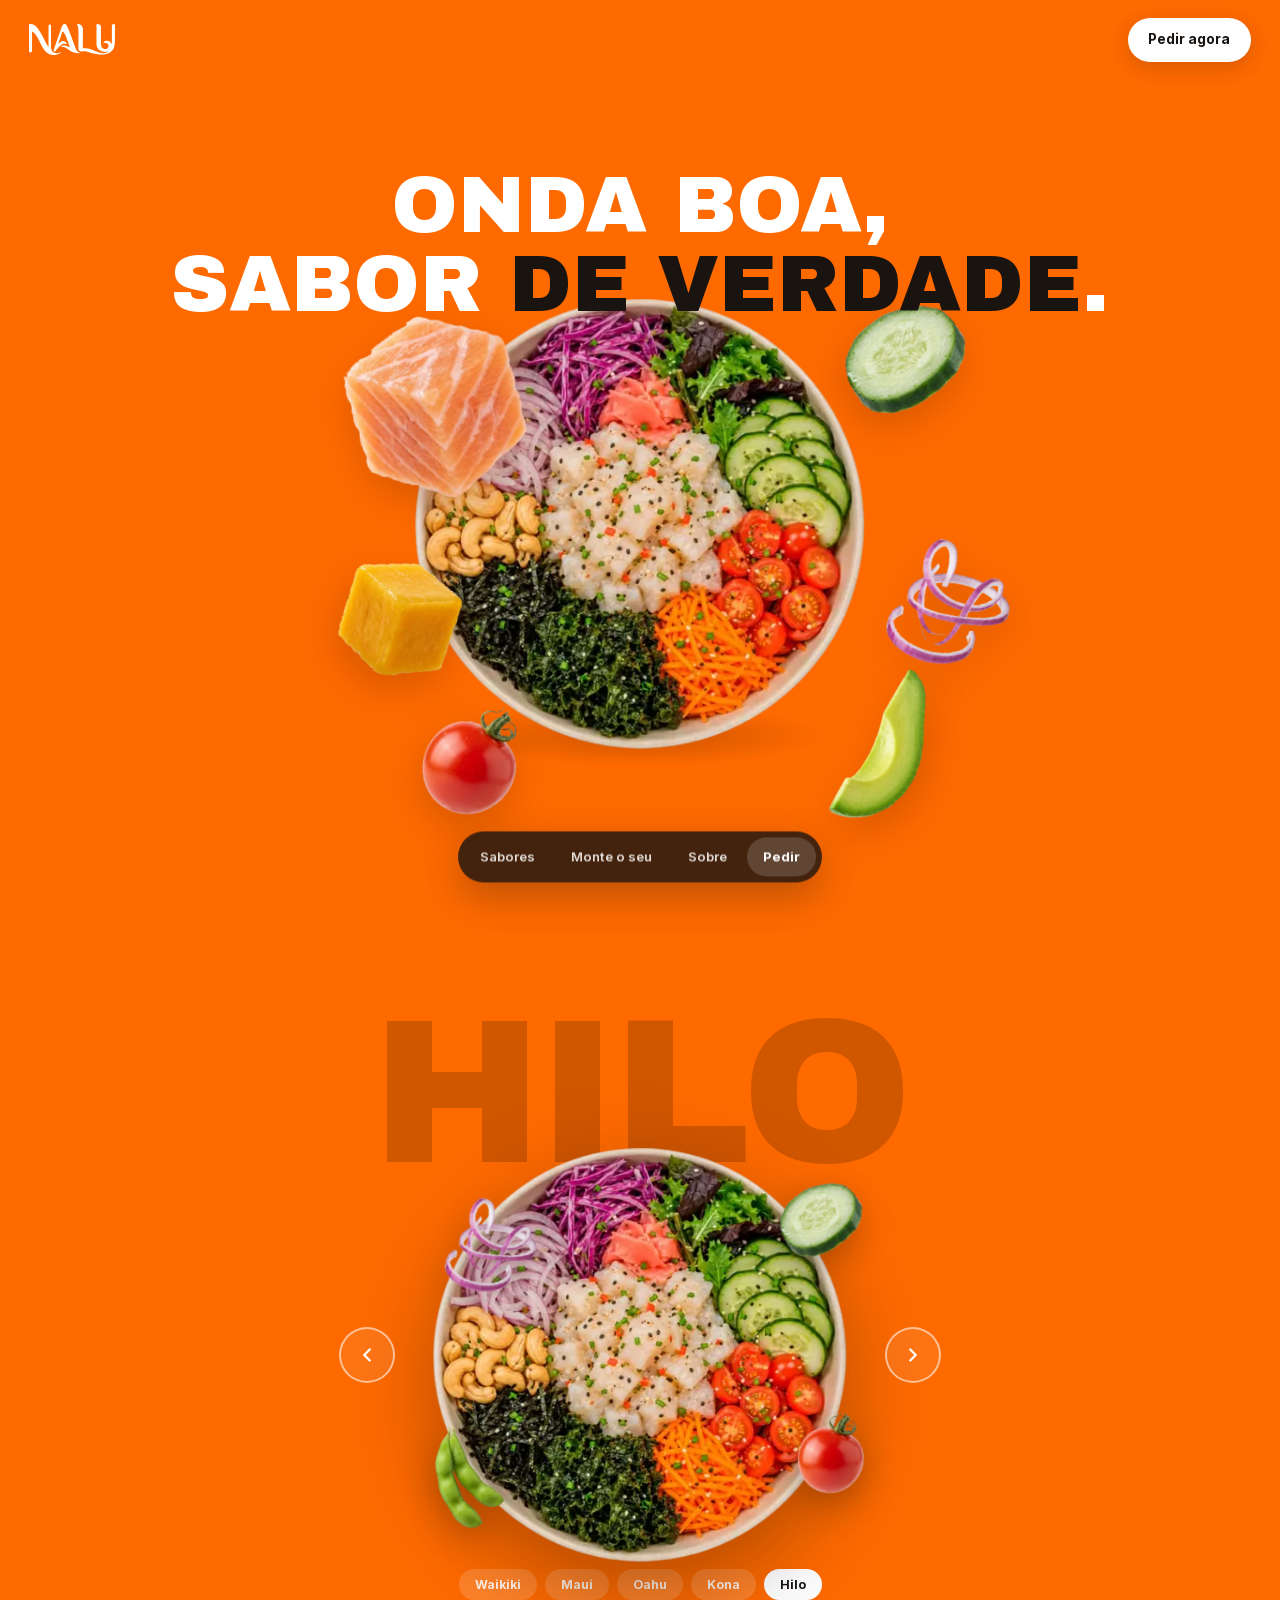
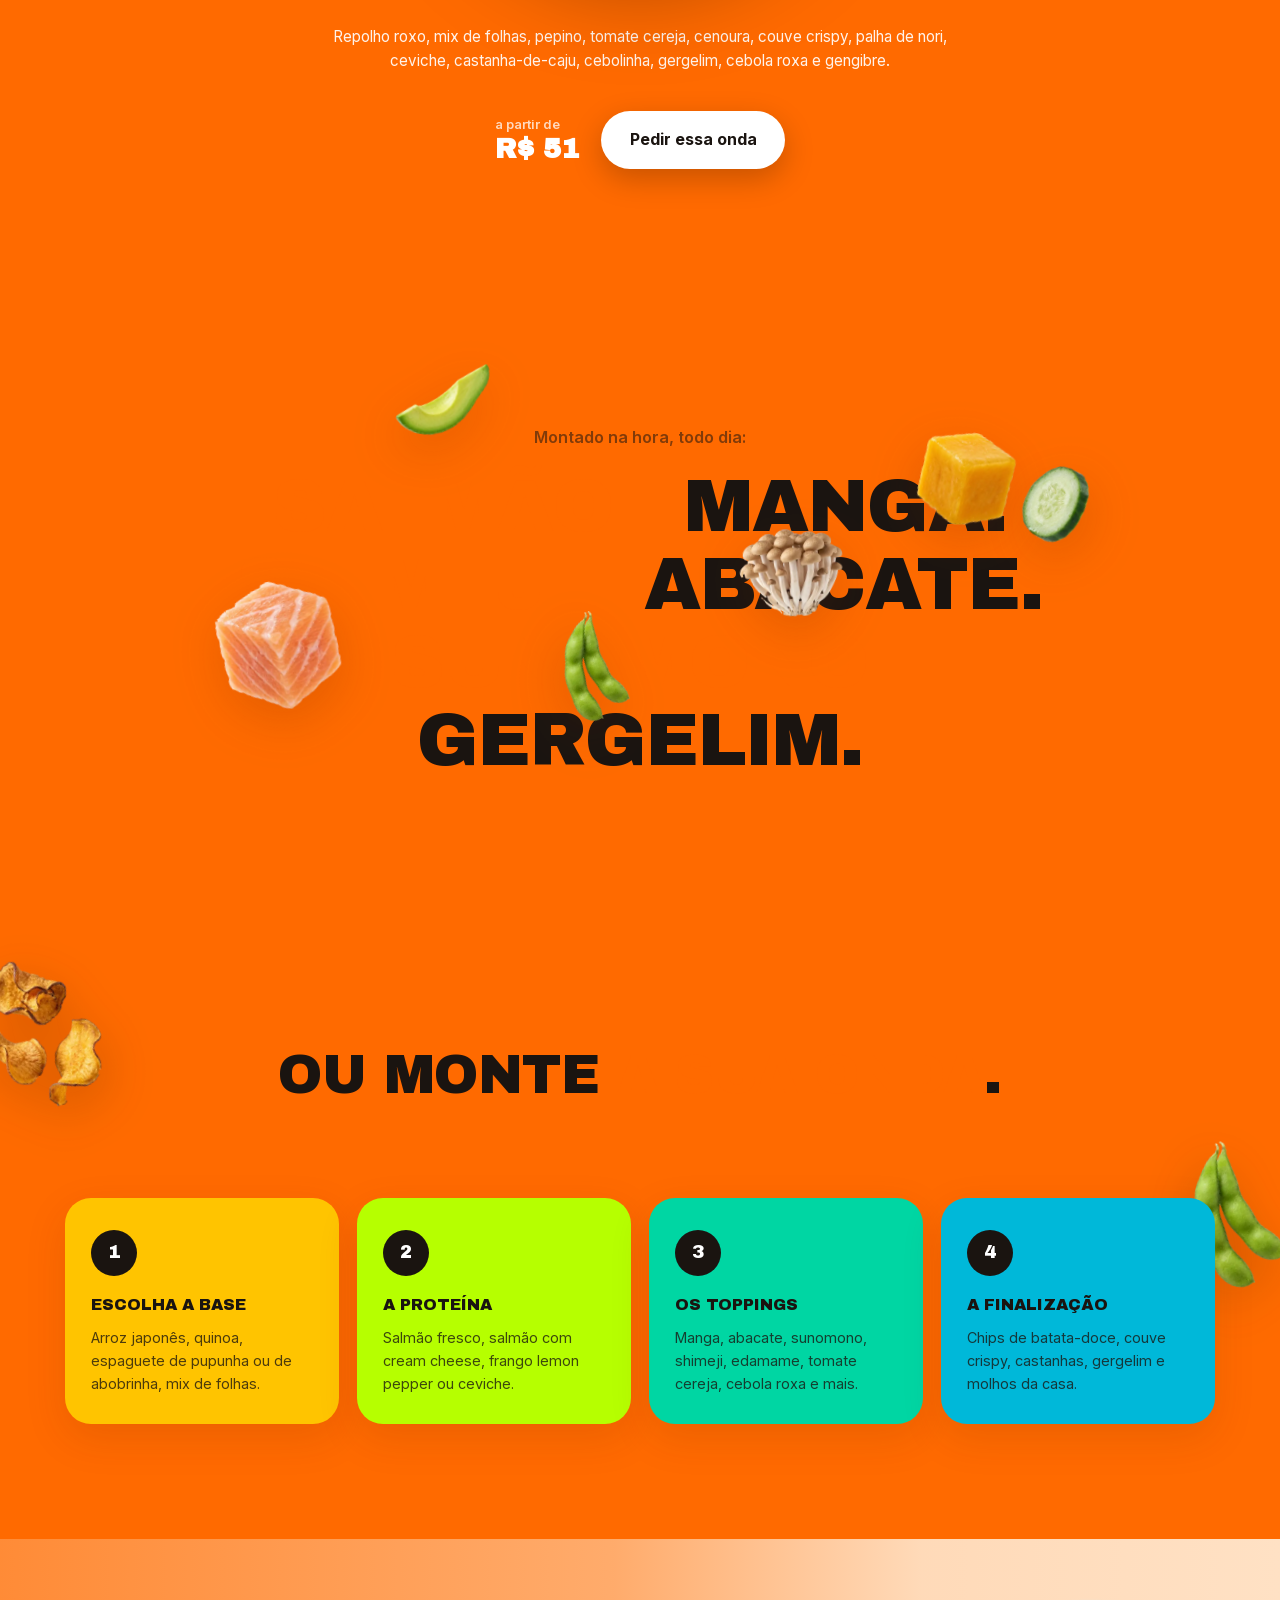
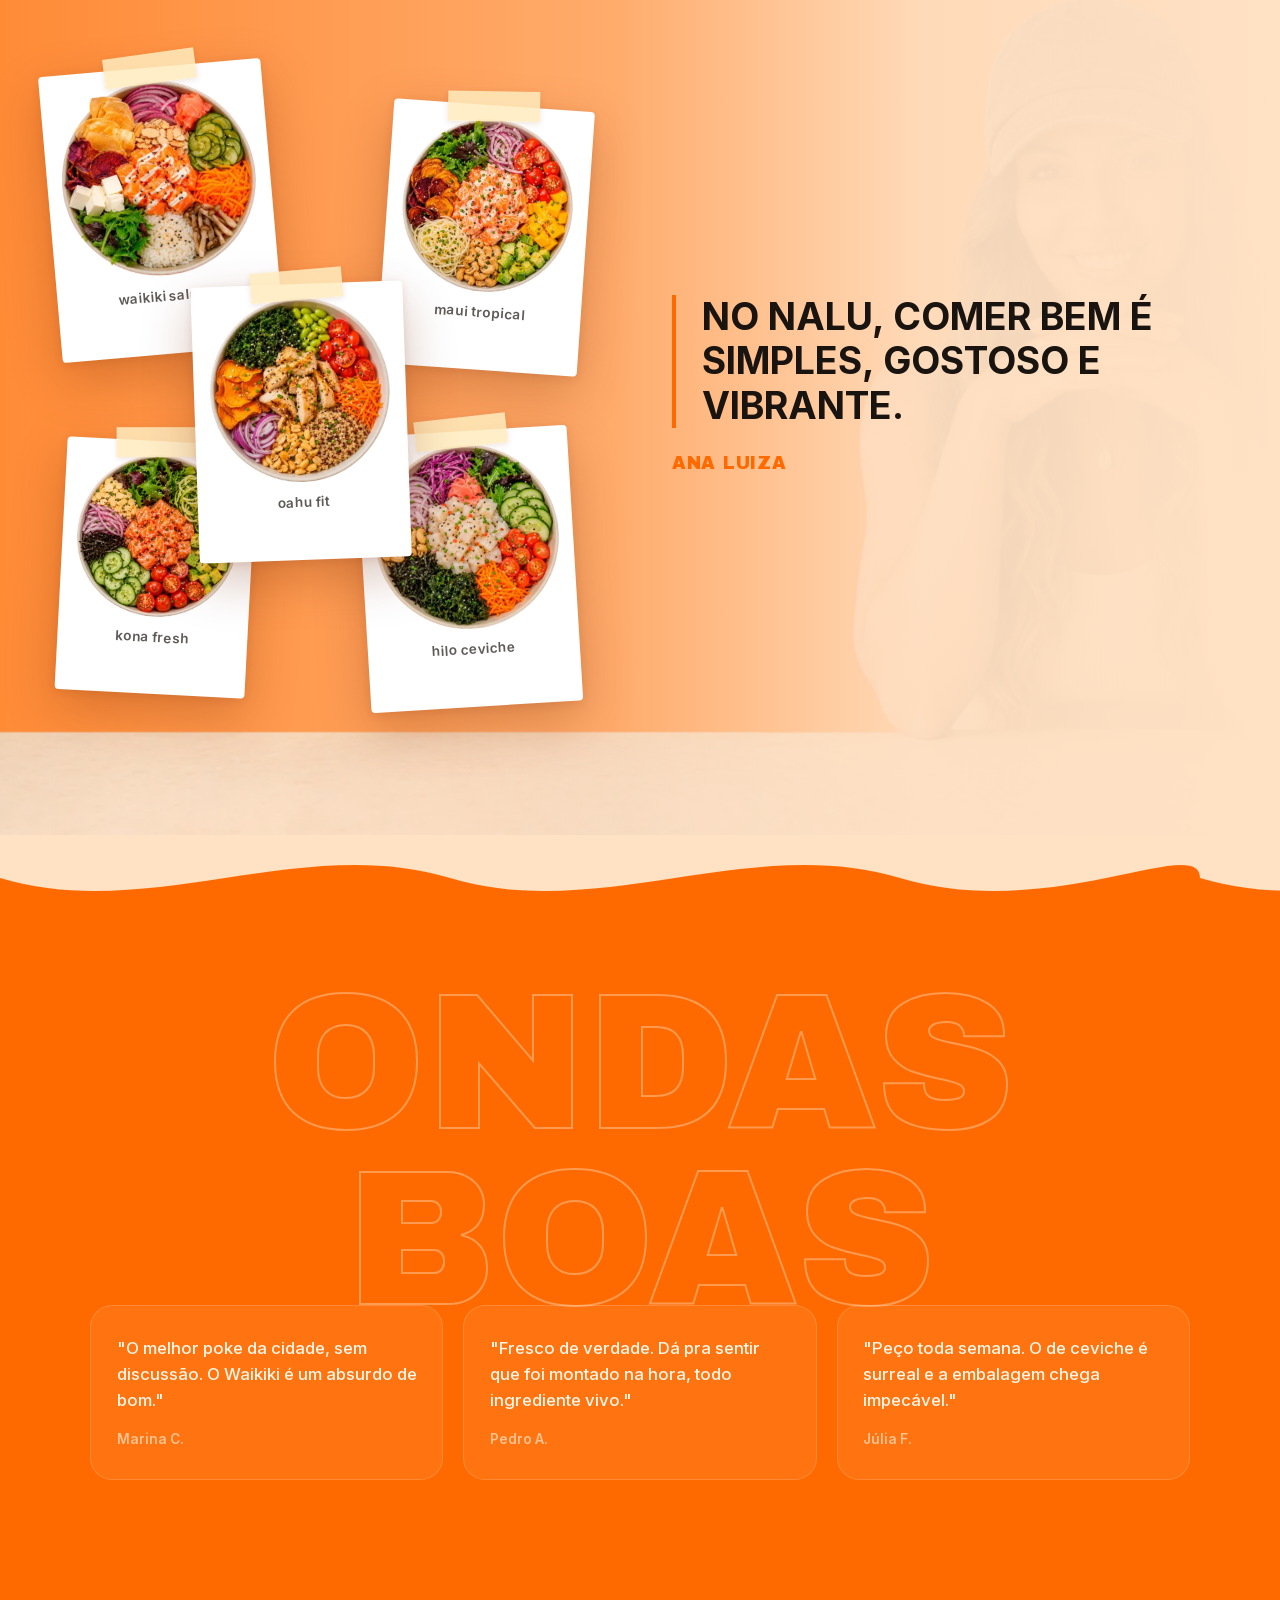
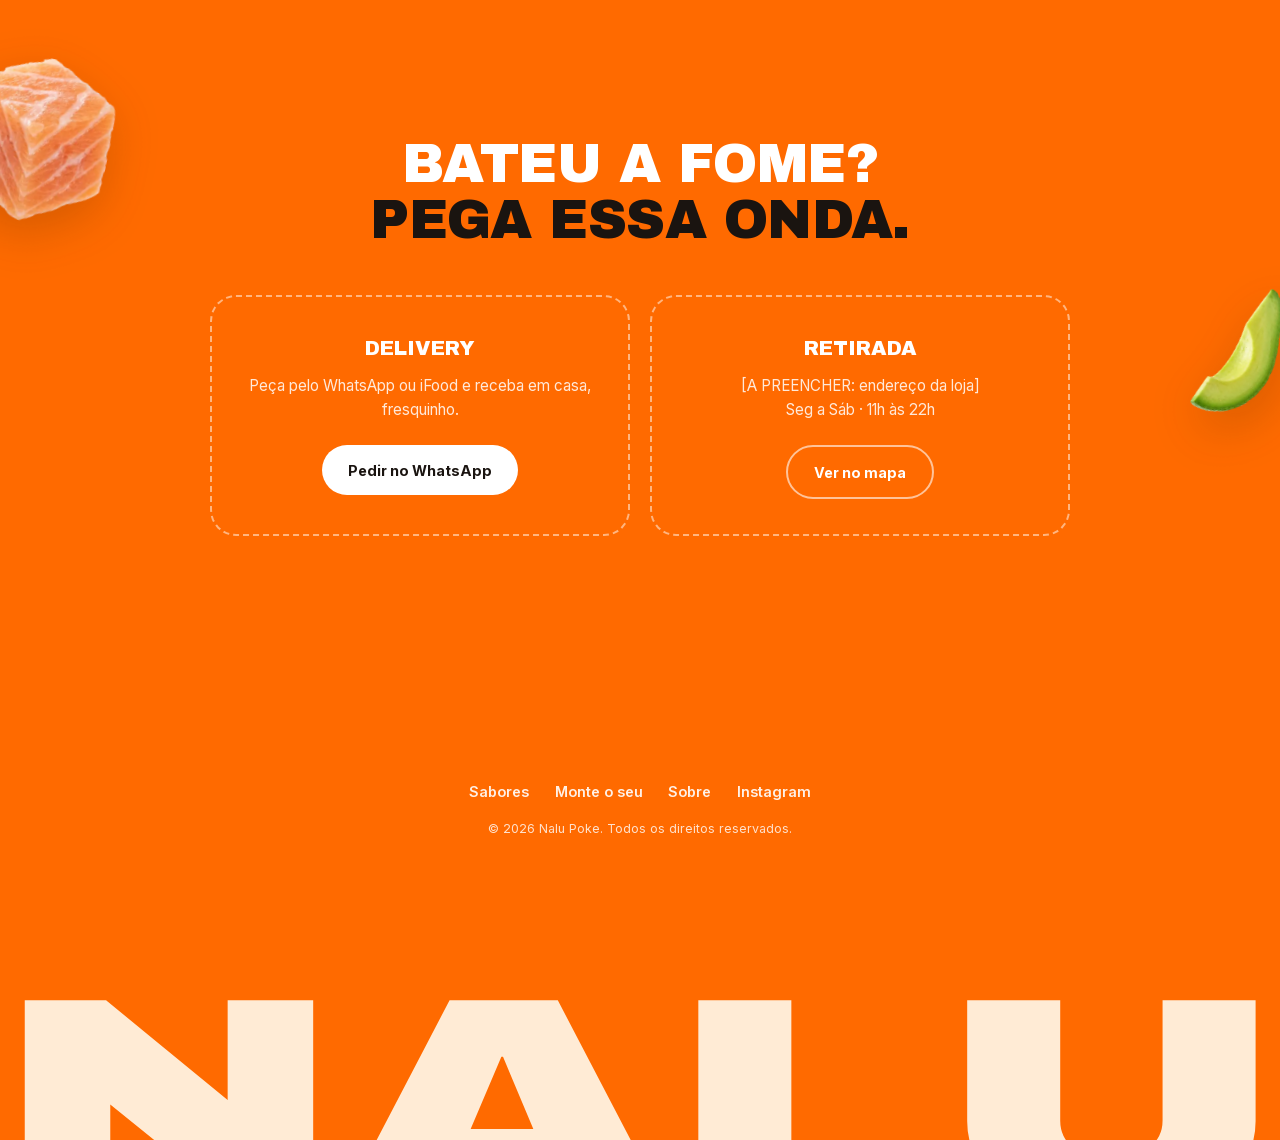
==== commit c02e3846: "refactor: reduce the about block to the founder's line The heading and both paragraphs are gone. Wha" ====
--- a/nalu-poke/index.html
+++ b/nalu-poke/index.html
@@ -12,7 +12,7 @@
   <link rel="preload" href="assets/fonts/archivo-black-normal.woff2" as="font" type="font/woff2" crossorigin />
   <link rel="preload" href="assets/fonts/inter-normal.woff2" as="font" type="font/woff2" crossorigin />
   <link rel="preload" as="image" fetchpriority="high" imagesrcset="assets/img/poke-hilo-sm.webp 480w, assets/img/poke-hilo.webp 760w" imagesizes="(max-width: 640px) 88vw, 50vh" />
-  <style>@font-face{font-family:'Archivo Black';font-style:normal;font-weight:400;font-display:optional;src:url('../assets/fonts/archivo-black-normal.woff2') format('woff2')}@font-face{font-family:'Inter';font-style:normal;font-weight:100 900;font-display:optional;src:url('../assets/fonts/inter-normal.woff2') format('woff2')}:root{--orange:#FF6A00;--cream:#FFF7E8;--peach:#FFE1C4;--ink:#1A1410;--white:#fff;--font-display:'Archivo Black',system-ui,sans-serif;--font-block:'Archivo Black',system-ui,sans-serif;--font-body:'Inter',system-ui,sans-serif}*{margin:0;padding:0;box-sizing:border-box}html{scroll-behavior:smooth}body{font-family:var(--font-body);color:var(--ink);background-color:var(--orange);line-height:1.6;overflow-x:hidden;transition:background-color .8s ease;-webkit-font-smoothing:antialiased}img{max-width:100%;display:block}.sr-only{position:absolute;width:1px;height:1px;clip:rect(0,0,0,0);overflow:hidden;border:0;padding:0}section{position:relative}.section-title{position:relative;z-index:2;font-family:var(--font-display);font-weight:400;text-transform:uppercase;font-size:clamp(1.8rem,1rem + 3.2vw,3.4rem);line-height:1.02;letter-spacing:-.01em;text-align:center}.section-title em{font-style:normal;color:var(--orange)}.section-title--light{color:var(--white)}.section-title--light em{color:var(--ink)}.section-sub{position:relative;z-index:2;text-align:center;max-width:520px;margin:18px auto 0;color:rgba(26,20,16,.65);font-size:1.02rem}.loader{position:fixed;inset:0;z-index:999;background:var(--orange);display:grid;place-items:center;transition:opacity .55s ease,visibility .55s ease}.loader__circle{width:90px;height:90px;border-radius:50%;background:var(--cream);animation:loaderPulse 0.9s ease-in-out infinite}@keyframes loaderPulse{0%,100%{transform:scale(1)}50%{transform:scale(1.35)}}.loader.is-done{opacity:0;visibility:hidden}.loader.is-done .loader__circle{animation:loaderBloom .6s ease forwards}@keyframes loaderBloom{to{transform:scale(30);opacity:0}}.topbar{position:fixed;top:0;left:0;right:0;z-index:90;display:flex;align-items:center;justify-content:space-between;padding:1.1rem 1.8rem}.topbar__brand img{width:86px;height:auto;filter:brightness(0) invert(1)}.topbar__cta{font-weight:700;font-size:.85rem;text-decoration:none;color:var(--ink);background:var(--white);border-radius:999px;padding:.7rem 1.3rem;box-shadow:0 6px 22px rgba(26,20,16,.18);transition:transform .25s ease}.topbar__cta:hover{transform:translateY(-2px) rotate(-1deg)}body.on-light .topbar__brand img{filter:none}.dock{--dock-gap:18px;position:fixed;left:50%;bottom:var(--dock-gap);transform:translateX(-50%);z-index:90;display:flex;align-items:center;gap:4px;background:rgba(26,20,16,.82);backdrop-filter:blur(10px);-webkit-backdrop-filter:blur(10px);border-radius:999px;padding:6px;box-shadow:0 14px 40px rgba(26,20,16,.3)}@supports (top:100dvh){.dock{top:calc(100dvh - var(--dock-gap));bottom:auto;transform:translate(-50%,-100%)}}.dock a{color:rgba(255,255,255,.85);text-decoration:none;font-size:.82rem;font-weight:600;padding:.55rem 1rem;border-radius:999px;transition:background .25s,color .25s;white-space:nowrap}.dock a:hover{background:rgba(255,255,255,.12);color:var(--white)}.dock a.is-active{background:rgba(255,255,255,.16);color:var(--white)}.dock .dock__cta{background:var(--orange);color:var(--white);font-weight:700}.dock .dock__cta:hover{background:#ff7d1f}.hero{min-height:100svh;display:flex;flex-direction:column;align-items:center;justify-content:center;padding:6.5rem 1.5rem 5.5rem;overflow:hidden}.hero__title{font-family:var(--font-display);font-weight:400;text-transform:uppercase;font-size:clamp(2.2rem,1rem + 5vw,5rem);line-height:.98;color:var(--white);text-align:center;position:relative;z-index:3}.hero__title em{font-style:normal;color:var(--ink)}.hero__line{display:block;overflow:hidden}.hero__line>*{display:inline}.hero__line{opacity:0;transform:translateY(40px) rotate(1.5deg);filter:blur(6px)}body.is-loaded .hero__line{animation:lineUp .9s cubic-bezier(.22,1,.36,1) forwards}body.is-loaded .hero__line--2{animation-delay:.14s}@keyframes lineUp{to{opacity:1;transform:none;filter:blur(0)}}.hero__scene{position:relative;width:min(50vh,78vw);aspect-ratio:1;margin-top:clamp(-1.6rem,-2vw,-.6rem);z-index:2}.hero__bowl{width:100%;height:auto;animation:bowlSpin 70s linear infinite}.hero__scene::before{content:'';position:absolute;left:8%;right:8%;bottom:-4%;height:14%;border-radius:50%;background:radial-gradient(ellipse,rgba(90,30,0,.3),transparent 70%);z-index:-1}.fl{position:absolute;left:var(--x);top:var(--y);width:calc(160px * var(--s));height:auto;transform:rotate(var(--r));filter:drop-shadow(0 14px 20px rgba(120,40,0,.3));will-change:translate;pointer-events:none}.side-fl{position:absolute;left:var(--x);top:var(--y);width:calc(150px * var(--s));height:auto;transform:rotate(var(--r));filter:drop-shadow(0 16px 24px rgba(60,30,0,.22));will-change:translate;pointer-events:none;z-index:1;animation:ingBob 6s ease-in-out infinite}.side-fl[data-speed="0.5"],.side-fl[data-speed="0.55"]{animation-delay:-2.4s;animation-duration:7.5s}@keyframes ingBob{0%,100%{margin-top:0}50%{margin-top:-16px}}.waves{padding:clamp(4rem,8vw,7rem) 0 clamp(5rem,8vw,7rem)}.waves__stage{position:relative;max-width:1200px;margin:0 auto;padding:0 1.5rem;text-align:center}.waves__bigname{font-family:var(--font-block);font-size:clamp(4.4rem,16vw,15rem);line-height:.9;color:rgba(0,0,0,.18);letter-spacing:-.02em;user-select:none;transition:opacity .35s ease}.waves__bigname.is-swapping{opacity:0}.waves__center{display:flex;align-items:center;justify-content:center;gap:clamp(.5rem,3vw,2.5rem);margin-top:clamp(-2.4rem,-6vw,-5rem)}.waves__arrow{flex-shrink:0;width:56px;height:56px;border-radius:50%;border:2px solid rgba(255,255,255,.55);background:rgba(255,255,255,.08);color:var(--white);cursor:pointer;display:grid;place-items:center;transition:background .25s,transform .25s;z-index:5}.waves__arrow:hover{background:rgba(255,255,255,.22);transform:scale(1.08)}.waves__arrow svg{width:22px;height:22px}body.on-light .waves__arrow{border-color:rgba(26,20,16,.4);color:var(--ink);background:rgba(26,20,16,.05)}body.on-light .waves__arrow:hover{background:rgba(26,20,16,.12)}.waves__bowlwrap{position:relative;width:min(46vh,74vw);max-width:560px;aspect-ratio:1;cursor:pointer}.waves__bowl{position:absolute;inset:0;opacity:0;transform:scale(.72) rotate(-150deg);transition:opacity .45s ease,transform .8s cubic-bezier(.34,1.3,.5,1);pointer-events:none}.waves__bowl img{width:100%;height:auto;filter:drop-shadow(0 30px 44px rgba(0,0,0,.3));animation:bowlSpin 60s linear infinite paused}.waves__bowl.is-active{opacity:1;transform:scale(1) rotate(0deg);pointer-events:auto}.waves__bowl.is-active img{animation-play-state:running}.waves__bowlwrap:hover .waves__bowl.is-active{transform:scale(1.05)}@keyframes bowlSpin{to{rotate:360deg}}.waves__orbit{position:absolute;inset:0;pointer-events:none}.waves__orbit .orb{position:absolute;left:var(--x);top:var(--y);width:calc(110px * var(--s));transform:rotate(var(--r)) scale(0);opacity:0;filter:drop-shadow(0 12px 18px rgba(0,0,0,.28));transition:transform .55s cubic-bezier(.34,1.56,.64,1),opacity .4s ease;transition-delay:var(--d,0s)}.waves__orbit .orb.is-in{transform:rotate(var(--r)) scale(1);opacity:1}.waves__bowlwrap:hover .orb.is-in{transform:rotate(calc(var(--r) + 10deg)) scale(1.18) translate(var(--hx,0),var(--hy,0))}.waves__info{max-width:640px;margin:1.6rem auto 0}.waves__ingredients{font-size:.95rem;color:rgba(255,255,255,.92);line-height:1.55;min-height:4.4em;transition:opacity .3s ease}body.on-light .waves__ingredients{color:rgba(26,20,16,.8)}.waves__ingredients.is-swapping{opacity:0}.waves__buy{display:flex;align-items:center;justify-content:center;gap:1.4rem;margin-top:1.2rem;flex-wrap:wrap}.waves__price{color:var(--white);font-weight:600}.waves__price small{opacity:.75;font-size:.8rem;display:block;text-align:left}.waves__price strong{font-family:var(--font-display);font-size:1.7rem;line-height:1}body.on-light .waves__price{color:var(--ink)}.btn-wave{font-weight:700;text-decoration:none;color:var(--ink);background:var(--white);border-radius:999px;padding:1rem 1.8rem;box-shadow:0 10px 30px rgba(0,0,0,.22);transition:transform .25s ease}.btn-wave:hover{transform:translateY(-3px) rotate(-1.2deg)}.waves__dots{display:flex;justify-content:center;gap:.5rem;margin-top:.4rem}.waves__dots button{border:0;cursor:pointer;font-family:var(--font-body);font-size:.78rem;font-weight:700;padding:.5rem 1rem;border-radius:999px;background:rgba(255,255,255,.16);color:rgba(255,255,255,.9);transition:background .25s,color .25s,transform .25s}.waves__dots button:hover{transform:translateY(-2px)}.waves__dots button.is-active{background:var(--white);color:var(--ink)}body.on-light .waves__dots button{background:rgba(26,20,16,.1);color:var(--ink)}body.on-light .waves__dots button.is-active{background:var(--ink);color:var(--white)}.words{padding:clamp(6rem,12vw,10rem) 1.5rem;overflow:hidden}.words__inner{position:relative;max-width:1000px;margin:0 auto;text-align:center}.words__intro{font-weight:600;color:rgba(26,20,16,.55);margin-bottom:1rem}.words__list{font-family:var(--font-display);font-weight:400;text-transform:uppercase;font-size:clamp(2rem,.9rem + 5vw,4.6rem);line-height:1.06;letter-spacing:-.015em}.words__list .w{display:inline-block;margin:0 .18em;opacity:0;transform:translateY(36px) rotate(2deg);filter:blur(5px);transition:opacity .7s ease,transform .7s cubic-bezier(.22,1,.36,1),filter .7s ease}.words__list .w:nth-child(odd){color:var(--orange)}.words__list .w.is-in{opacity:1;transform:none;filter:none}.words__floaters{position:absolute;inset:-18% 0;pointer-events:none}.wf{position:absolute;left:var(--x);top:100%;width:calc(130px * var(--s));transform:rotate(var(--r));will-change:transform;filter:drop-shadow(0 16px 24px rgba(120,40,0,.2))}.build{padding:clamp(4.5rem,9vw,8rem) 1.5rem}.build__grid{position:relative;z-index:2;display:grid;grid-template-columns:repeat(4,1fr);gap:18px;max-width:1150px;margin:3.2rem auto 0}.bstep{background:var(--c,var(--white));border-radius:26px;padding:2rem 1.6rem 1.8rem;box-shadow:0 14px 40px rgba(120,40,0,.14);transform:rotate(var(--tilt));transition:transform .35s cubic-bezier(.34,1.56,.64,1),box-shadow .35s ease}.bstep:hover{transform:rotate(0deg) translateY(-10px) scale(1.03);box-shadow:0 26px 60px rgba(120,40,0,.18)}.bstep__num{display:inline-grid;place-items:center;width:46px;height:46px;border-radius:50%;background:var(--ink);color:var(--white);font-family:var(--font-display);font-weight:400;font-size:1.15rem;margin-bottom:1rem}.bstep h3{font-family:var(--font-display);font-weight:400;text-transform:uppercase;font-size:1rem;margin-bottom:.5rem}.bstep p{font-size:.9rem;color:rgba(26,20,16,.78)}.about{padding:clamp(5rem,10vw,9rem) 1.5rem;overflow:hidden}.about__bg{position:absolute;inset:0}.about__bg img{width:100%;height:100%;object-fit:cover;object-position:center top}.about__bg::after{content:'';position:absolute;inset:0;background:linear-gradient(90deg,rgba(255,225,196,.28) 0%,rgba(255,225,196,.55) 48%,rgba(255,225,196,.94) 72%,var(--peach) 100%)}.about__inner{position:relative;display:grid;grid-template-columns:1fr 1fr;gap:clamp(2rem,5vw,5rem);max-width:1180px;margin:0 auto;align-items:center}.about__gallery{position:relative;min-height:640px}.pol{position:absolute;background:var(--white);padding:14px 14px 46px;border-radius:4px;box-shadow:0 18px 50px rgba(120,40,0,.28),0 2px 8px rgba(120,40,0,.12);transition:transform .4s cubic-bezier(.34,1.56,.64,1)}.pol::before{content:'';position:absolute;top:-14px;left:50%;transform:translateX(-50%) rotate(-3deg);width:92px;height:30px;background:rgba(255,236,190,.85);box-shadow:0 2px 6px rgba(120,40,0,.12);z-index:2}.pol img{border-radius:2px;width:100%;height:auto}.pol figcaption{font-family:var(--font-body);font-weight:600;font-size:.85rem;text-align:center;margin-top:10px;color:rgba(26,20,16,.7)}.pol--1{width:40%;top:0;left:0;transform:rotate(-5deg);z-index:2}.pol--2{width:36%;top:6%;right:4%;transform:rotate(4deg)}.pol--3{width:38%;top:34%;left:26%;transform:rotate(-2deg);z-index:3}.pol--4{width:34%;bottom:2%;left:2%;transform:rotate(3deg)}.pol--5{width:38%;bottom:0;right:6%;transform:rotate(-3.5deg);z-index:2}.pol:hover{transform:rotate(0deg) scale(1.05);z-index:9}.about__copy .section-title{text-align:left}.about__copy p{margin-top:1.1rem;color:rgba(26,20,16,.75);max-width:46ch}.about__pull{font-family:var(--font-body);font-weight:700;text-transform:uppercase;font-size:1.25rem !important;color:var(--ink) !important;border-left:4px solid var(--orange);padding-left:1rem}.about__sign{font-family:var(--font-display);font-weight:400;text-transform:uppercase;font-size:1.25rem !important;color:var(--orange) !important}.reviews{padding:clamp(6rem,11vw,10rem) 1.5rem clamp(5rem,10vw,9rem);overflow:hidden;position:relative}.reviews::before,.reviews::after{content:'';position:absolute;left:0;width:calc(100% + 1200px);height:90px;top:-2px;background:url("data:image/svg+xml,%3Csvg xmlns='http://www.w3.org/2000/svg' viewBox='0 0 1200 90' preserveAspectRatio='none'%3E%3Cpath d='M0,45 C150,90 300,0 450,45 C600,90 750,0 900,45 C1050,90 1200,0 1200,45 L1200,0 L0,0 Z' fill='%23FFE1C4'/%3E%3C/svg%3E") repeat-x;background-size:1200px 90px;animation:waveSlide 16s linear infinite;pointer-events:none}.reviews::after{animation-duration:23s;animation-direction:reverse;opacity:.45;top:-14px}@keyframes waveSlide{to{transform:translateX(-1200px)}}.reviews__bigword{font-family:var(--font-block);font-size:clamp(4.5rem,15vw,13rem);line-height:.92;text-align:center;color:transparent;-webkit-text-stroke:2px rgba(255,247,232,.35);user-select:none}.reviews__grid{display:grid;grid-template-columns:repeat(3,1fr);gap:20px;max-width:1100px;margin:-1.5rem auto 0;position:relative}.rev{background:rgba(255,247,232,.07);border:1px solid rgba(255,247,232,.16);border-radius:22px;padding:1.8rem 1.6rem;color:var(--cream);transform:rotate(var(--tilt));transition:transform .35s ease,background .35s ease}.rev:hover{transform:rotate(0deg) translateY(-6px);background:rgba(255,247,232,.12)}.rev p{font-family:var(--font-body);font-weight:500;font-size:1.05rem;line-height:1.55}.rev cite{display:block;margin-top:1rem;font-style:normal;font-weight:600;font-size:.85rem;color:rgba(255,247,232,.6)}.order{padding:clamp(5rem,10vw,8rem) 1.5rem clamp(6rem,11vw,9rem)}.order__cards{position:relative;z-index:2;display:grid;grid-template-columns:1fr 1fr;gap:20px;max-width:860px;margin:3rem auto 0}.ocard{border:2px dashed rgba(255,255,255,.5);border-radius:26px;padding:2.2rem 2rem;text-align:center;color:var(--white);transition:border-color .3s,background .3s,transform .3s}.ocard:hover{border-color:var(--white);background:rgba(255,255,255,.07);transform:translateY(-4px)}.ocard h3{font-family:var(--font-display);font-weight:400;text-transform:uppercase;font-size:1.25rem;margin-bottom:.6rem}.ocard p{font-size:.95rem;color:rgba(255,255,255,.85);margin-bottom:1.4rem}.ocard__btn{display:inline-block;font-weight:700;font-size:.9rem;text-decoration:none;color:var(--ink);background:var(--white);border-radius:999px;padding:.85rem 1.6rem;transition:transform .25s ease}.ocard__btn:hover{transform:translateY(-2px) rotate(-1deg)}.ocard__btn--ghost{background:transparent;color:var(--white);border:2px solid rgba(255,255,255,.6)}.footer{position:relative;padding:clamp(3rem,6vw,5rem) 1.5rem 0;overflow:hidden;text-align:center}.footer__links{display:flex;justify-content:center;gap:1.6rem;margin:1.6rem 0 1rem;flex-wrap:wrap}.footer__links a{color:rgba(255,255,255,.9);text-decoration:none;font-weight:600;font-size:.9rem}.footer__links a:hover{text-decoration:underline}.footer__copy{color:rgba(255,255,255,.8);font-size:.78rem;padding-bottom:4.5rem}.footer__logotype{display:block;width:100vw;height:clamp(120px,24vw,340px);margin:0 calc(50% - 50vw);user-select:none}.footer__logotype text{font-family:var(--font-block);font-size:230px;fill:rgba(255,247,232,.92)}.rv{opacity:0;transform:translateY(30px);transition:opacity .7s ease,transform .7s ease}.rv.is-in{opacity:1;transform:none}@media (max-width:1024px){.build__grid{grid-template-columns:1fr 1fr}.reviews__grid{grid-template-columns:1fr;max-width:560px}.about__inner{grid-template-columns:1fr}.about__gallery{min-height:520px;width:min(100%,480px);margin-inline:auto}.about__bg::after{background:linear-gradient(180deg,rgba(255,225,196,.45) 0%,rgba(255,225,196,.93) 55%,var(--peach) 100%)}.about__copy .section-title{text-align:center}.about__copy{text-align:center}.about__copy p{margin-inline:auto}.about__pull{text-align:left}}@media (max-width:640px){.topbar{padding:.9rem 1.1rem}.topbar__brand img{width:70px}.dock{--dock-gap:12px;max-width:calc(100vw - 20px)}.dock a{font-size:.74rem;padding:.5rem .7rem}.hero{padding-top:5.2rem}.hero__scene{width:min(48vh,92vw)}.fl{width:calc(92px * var(--s))}.hero__scrollcue{display:none}.waves__center{gap:.4rem}.waves__arrow{width:44px;height:44px}.waves__bowlwrap{width:min(40vh,78vw)}.waves__orbit .orb{width:calc(78px * var(--s))}.waves__ingredients{font-size:.86rem}.waves__dots{flex-wrap:wrap}.build__grid{grid-template-columns:1fr;max-width:420px}.bstep{transform:none}.order__cards{grid-template-columns:1fr;max-width:420px}.wf{width:calc(84px * var(--s))}.footer__copy{padding-bottom:4.5rem}}@media (prefers-reduced-motion:reduce){*,*::before,*::after{animation:none !important;transition:none !important}.rv,.words__list .w,.hero__line{opacity:1 !important;transform:none !important;filter:none !important}html{scroll-behavior:auto}}</style>
+  <style>@font-face{font-family:'Archivo Black';font-style:normal;font-weight:400;font-display:optional;src:url('../assets/fonts/archivo-black-normal.woff2') format('woff2')}@font-face{font-family:'Inter';font-style:normal;font-weight:100 900;font-display:optional;src:url('../assets/fonts/inter-normal.woff2') format('woff2')}:root{--orange:#FF6A00;--cream:#FFF7E8;--peach:#FFE1C4;--ink:#1A1410;--white:#fff;--font-display:'Archivo Black',system-ui,sans-serif;--font-block:'Archivo Black',system-ui,sans-serif;--font-body:'Inter',system-ui,sans-serif}*{margin:0;padding:0;box-sizing:border-box}html{scroll-behavior:smooth}body{font-family:var(--font-body);color:var(--ink);background-color:var(--orange);line-height:1.6;overflow-x:hidden;transition:background-color .8s ease;-webkit-font-smoothing:antialiased}img{max-width:100%;display:block}.sr-only{position:absolute;width:1px;height:1px;clip:rect(0,0,0,0);overflow:hidden;border:0;padding:0}section{position:relative}.section-title{position:relative;z-index:2;font-family:var(--font-display);font-weight:400;text-transform:uppercase;font-size:clamp(1.8rem,1rem + 3.2vw,3.4rem);line-height:1.02;letter-spacing:-.01em;text-align:center}.section-title em{font-style:normal;color:var(--orange)}.section-title--light{color:var(--white)}.section-title--light em{color:var(--ink)}.section-sub{position:relative;z-index:2;text-align:center;max-width:520px;margin:18px auto 0;color:rgba(26,20,16,.65);font-size:1.02rem}.loader{position:fixed;inset:0;z-index:999;background:var(--orange);display:grid;place-items:center;transition:opacity .55s ease,visibility .55s ease}.loader__circle{width:90px;height:90px;border-radius:50%;background:var(--cream);animation:loaderPulse 0.9s ease-in-out infinite}@keyframes loaderPulse{0%,100%{transform:scale(1)}50%{transform:scale(1.35)}}.loader.is-done{opacity:0;visibility:hidden}.loader.is-done .loader__circle{animation:loaderBloom .6s ease forwards}@keyframes loaderBloom{to{transform:scale(30);opacity:0}}.topbar{position:fixed;top:0;left:0;right:0;z-index:90;display:flex;align-items:center;justify-content:space-between;padding:1.1rem 1.8rem}.topbar__brand img{width:86px;height:auto;filter:brightness(0) invert(1)}.topbar__cta{font-weight:700;font-size:.85rem;text-decoration:none;color:var(--ink);background:var(--white);border-radius:999px;padding:.7rem 1.3rem;box-shadow:0 6px 22px rgba(26,20,16,.18);transition:transform .25s ease}.topbar__cta:hover{transform:translateY(-2px) rotate(-1deg)}body.on-light .topbar__brand img{filter:none}.dock{--dock-gap:18px;position:fixed;left:50%;bottom:var(--dock-gap);transform:translateX(-50%);z-index:90;display:flex;align-items:center;gap:4px;background:rgba(26,20,16,.82);backdrop-filter:blur(10px);-webkit-backdrop-filter:blur(10px);border-radius:999px;padding:6px;box-shadow:0 14px 40px rgba(26,20,16,.3)}@supports (top:100dvh){.dock{top:calc(100dvh - var(--dock-gap));bottom:auto;transform:translate(-50%,-100%)}}.dock a{color:rgba(255,255,255,.85);text-decoration:none;font-size:.82rem;font-weight:600;padding:.55rem 1rem;border-radius:999px;transition:background .25s,color .25s;white-space:nowrap}.dock a:hover{background:rgba(255,255,255,.12);color:var(--white)}.dock a.is-active{background:rgba(255,255,255,.16);color:var(--white)}.dock .dock__cta{background:var(--orange);color:var(--white);font-weight:700}.dock .dock__cta:hover{background:#ff7d1f}.hero{min-height:100svh;display:flex;flex-direction:column;align-items:center;justify-content:center;padding:6.5rem 1.5rem 5.5rem;overflow:hidden}.hero__title{font-family:var(--font-display);font-weight:400;text-transform:uppercase;font-size:clamp(2.2rem,1rem + 5vw,5rem);line-height:.98;color:var(--white);text-align:center;position:relative;z-index:3}.hero__title em{font-style:normal;color:var(--ink)}.hero__line{display:block;overflow:hidden}.hero__line>*{display:inline}.hero__line{opacity:0;transform:translateY(40px) rotate(1.5deg);filter:blur(6px)}body.is-loaded .hero__line{animation:lineUp .9s cubic-bezier(.22,1,.36,1) forwards}body.is-loaded .hero__line--2{animation-delay:.14s}@keyframes lineUp{to{opacity:1;transform:none;filter:blur(0)}}.hero__scene{position:relative;width:min(50vh,78vw);aspect-ratio:1;margin-top:clamp(-1.6rem,-2vw,-.6rem);z-index:2}.hero__bowl{width:100%;height:auto;animation:bowlSpin 70s linear infinite}.hero__scene::before{content:'';position:absolute;left:8%;right:8%;bottom:-4%;height:14%;border-radius:50%;background:radial-gradient(ellipse,rgba(90,30,0,.3),transparent 70%);z-index:-1}.fl{position:absolute;left:var(--x);top:var(--y);width:calc(160px * var(--s));height:auto;transform:rotate(var(--r));filter:drop-shadow(0 14px 20px rgba(120,40,0,.3));will-change:translate;pointer-events:none}.side-fl{position:absolute;left:var(--x);top:var(--y);width:calc(150px * var(--s));height:auto;transform:rotate(var(--r));filter:drop-shadow(0 16px 24px rgba(60,30,0,.22));will-change:translate;pointer-events:none;z-index:1;animation:ingBob 6s ease-in-out infinite}.side-fl[data-speed="0.5"],.side-fl[data-speed="0.55"]{animation-delay:-2.4s;animation-duration:7.5s}@keyframes ingBob{0%,100%{margin-top:0}50%{margin-top:-16px}}.waves{padding:clamp(4rem,8vw,7rem) 0 clamp(5rem,8vw,7rem)}.waves__stage{position:relative;max-width:1200px;margin:0 auto;padding:0 1.5rem;text-align:center}.waves__bigname{font-family:var(--font-block);font-size:clamp(4.4rem,16vw,15rem);line-height:.9;color:rgba(0,0,0,.18);letter-spacing:-.02em;user-select:none;transition:opacity .35s ease}.waves__bigname.is-swapping{opacity:0}.waves__center{display:flex;align-items:center;justify-content:center;gap:clamp(.5rem,3vw,2.5rem);margin-top:clamp(-2.4rem,-6vw,-5rem)}.waves__arrow{flex-shrink:0;width:56px;height:56px;border-radius:50%;border:2px solid rgba(255,255,255,.55);background:rgba(255,255,255,.08);color:var(--white);cursor:pointer;display:grid;place-items:center;transition:background .25s,transform .25s;z-index:5}.waves__arrow:hover{background:rgba(255,255,255,.22);transform:scale(1.08)}.waves__arrow svg{width:22px;height:22px}body.on-light .waves__arrow{border-color:rgba(26,20,16,.4);color:var(--ink);background:rgba(26,20,16,.05)}body.on-light .waves__arrow:hover{background:rgba(26,20,16,.12)}.waves__bowlwrap{position:relative;width:min(46vh,74vw);max-width:560px;aspect-ratio:1;cursor:pointer}.waves__bowl{position:absolute;inset:0;opacity:0;transform:scale(.72) rotate(-150deg);transition:opacity .45s ease,transform .8s cubic-bezier(.34,1.3,.5,1);pointer-events:none}.waves__bowl img{width:100%;height:auto;filter:drop-shadow(0 30px 44px rgba(0,0,0,.3));animation:bowlSpin 60s linear infinite paused}.waves__bowl.is-active{opacity:1;transform:scale(1) rotate(0deg);pointer-events:auto}.waves__bowl.is-active img{animation-play-state:running}.waves__bowlwrap:hover .waves__bowl.is-active{transform:scale(1.05)}@keyframes bowlSpin{to{rotate:360deg}}.waves__orbit{position:absolute;inset:0;pointer-events:none}.waves__orbit .orb{position:absolute;left:var(--x);top:var(--y);width:calc(110px * var(--s));transform:rotate(var(--r)) scale(0);opacity:0;filter:drop-shadow(0 12px 18px rgba(0,0,0,.28));transition:transform .55s cubic-bezier(.34,1.56,.64,1),opacity .4s ease;transition-delay:var(--d,0s)}.waves__orbit .orb.is-in{transform:rotate(var(--r)) scale(1);opacity:1}.waves__bowlwrap:hover .orb.is-in{transform:rotate(calc(var(--r) + 10deg)) scale(1.18) translate(var(--hx,0),var(--hy,0))}.waves__info{max-width:640px;margin:1.6rem auto 0}.waves__ingredients{font-size:.95rem;color:rgba(255,255,255,.92);line-height:1.55;min-height:4.4em;transition:opacity .3s ease}body.on-light .waves__ingredients{color:rgba(26,20,16,.8)}.waves__ingredients.is-swapping{opacity:0}.waves__buy{display:flex;align-items:center;justify-content:center;gap:1.4rem;margin-top:1.2rem;flex-wrap:wrap}.waves__price{color:var(--white);font-weight:600}.waves__price small{opacity:.75;font-size:.8rem;display:block;text-align:left}.waves__price strong{font-family:var(--font-display);font-size:1.7rem;line-height:1}body.on-light .waves__price{color:var(--ink)}.btn-wave{font-weight:700;text-decoration:none;color:var(--ink);background:var(--white);border-radius:999px;padding:1rem 1.8rem;box-shadow:0 10px 30px rgba(0,0,0,.22);transition:transform .25s ease}.btn-wave:hover{transform:translateY(-3px) rotate(-1.2deg)}.waves__dots{display:flex;justify-content:center;gap:.5rem;margin-top:.4rem}.waves__dots button{border:0;cursor:pointer;font-family:var(--font-body);font-size:.78rem;font-weight:700;padding:.5rem 1rem;border-radius:999px;background:rgba(255,255,255,.16);color:rgba(255,255,255,.9);transition:background .25s,color .25s,transform .25s}.waves__dots button:hover{transform:translateY(-2px)}.waves__dots button.is-active{background:var(--white);color:var(--ink)}body.on-light .waves__dots button{background:rgba(26,20,16,.1);color:var(--ink)}body.on-light .waves__dots button.is-active{background:var(--ink);color:var(--white)}.words{padding:clamp(6rem,12vw,10rem) 1.5rem;overflow:hidden}.words__inner{position:relative;max-width:1000px;margin:0 auto;text-align:center}.words__intro{font-weight:600;color:rgba(26,20,16,.55);margin-bottom:1rem}.words__list{font-family:var(--font-display);font-weight:400;text-transform:uppercase;font-size:clamp(2rem,.9rem + 5vw,4.6rem);line-height:1.06;letter-spacing:-.015em}.words__list .w{display:inline-block;margin:0 .18em;opacity:0;transform:translateY(36px) rotate(2deg);filter:blur(5px);transition:opacity .7s ease,transform .7s cubic-bezier(.22,1,.36,1),filter .7s ease}.words__list .w:nth-child(odd){color:var(--orange)}.words__list .w.is-in{opacity:1;transform:none;filter:none}.words__floaters{position:absolute;inset:-18% 0;pointer-events:none}.wf{position:absolute;left:var(--x);top:100%;width:calc(130px * var(--s));transform:rotate(var(--r));will-change:transform;filter:drop-shadow(0 16px 24px rgba(120,40,0,.2))}.build{padding:clamp(4.5rem,9vw,8rem) 1.5rem}.build__grid{position:relative;z-index:2;display:grid;grid-template-columns:repeat(4,1fr);gap:18px;max-width:1150px;margin:3.2rem auto 0}.bstep{background:var(--c,var(--white));border-radius:26px;padding:2rem 1.6rem 1.8rem;box-shadow:0 14px 40px rgba(120,40,0,.14);transform:rotate(var(--tilt));transition:transform .35s cubic-bezier(.34,1.56,.64,1),box-shadow .35s ease}.bstep:hover{transform:rotate(0deg) translateY(-10px) scale(1.03);box-shadow:0 26px 60px rgba(120,40,0,.18)}.bstep__num{display:inline-grid;place-items:center;width:46px;height:46px;border-radius:50%;background:var(--ink);color:var(--white);font-family:var(--font-display);font-weight:400;font-size:1.15rem;margin-bottom:1rem}.bstep h3{font-family:var(--font-display);font-weight:400;text-transform:uppercase;font-size:1rem;margin-bottom:.5rem}.bstep p{font-size:.9rem;color:rgba(26,20,16,.78)}.about{padding:clamp(5rem,10vw,9rem) 1.5rem;overflow:hidden}.about__bg{position:absolute;inset:0}.about__bg img{width:100%;height:100%;object-fit:cover;object-position:center top}.about__bg::after{content:'';position:absolute;inset:0;background:linear-gradient(90deg,rgba(255,225,196,.28) 0%,rgba(255,225,196,.55) 48%,rgba(255,225,196,.94) 72%,var(--peach) 100%)}.about__inner{position:relative;display:grid;grid-template-columns:1fr 1fr;gap:clamp(2rem,5vw,5rem);max-width:1180px;margin:0 auto;align-items:center}.about__gallery{position:relative;min-height:640px}.pol{position:absolute;background:var(--white);padding:14px 14px 46px;border-radius:4px;box-shadow:0 18px 50px rgba(120,40,0,.28),0 2px 8px rgba(120,40,0,.12);transition:transform .4s cubic-bezier(.34,1.56,.64,1)}.pol::before{content:'';position:absolute;top:-14px;left:50%;transform:translateX(-50%) rotate(-3deg);width:92px;height:30px;background:rgba(255,236,190,.85);box-shadow:0 2px 6px rgba(120,40,0,.12);z-index:2}.pol img{border-radius:2px;width:100%;height:auto}.pol figcaption{font-family:var(--font-body);font-weight:600;font-size:.85rem;text-align:center;margin-top:10px;color:rgba(26,20,16,.7)}.pol--1{width:40%;top:0;left:0;transform:rotate(-5deg);z-index:2}.pol--2{width:36%;top:6%;right:4%;transform:rotate(4deg)}.pol--3{width:38%;top:34%;left:26%;transform:rotate(-2deg);z-index:3}.pol--4{width:34%;bottom:2%;left:2%;transform:rotate(3deg)}.pol--5{width:38%;bottom:0;right:6%;transform:rotate(-3.5deg);z-index:2}.pol:hover{transform:rotate(0deg) scale(1.05);z-index:9}.about__copy p{margin-top:1.1rem;color:rgba(26,20,16,.75);max-width:46ch}.about__pull{font-family:var(--font-body);font-weight:700;text-transform:uppercase;font-size:clamp(1.35rem,.9rem + 1.9vw,2.35rem) !important;line-height:1.18;color:var(--ink) !important;border-left:4px solid var(--orange);padding-left:clamp(1rem,2vw,1.6rem);margin-top:0 !important}.about__sign{font-family:var(--font-display);font-weight:400;text-transform:uppercase;font-size:1.1rem !important;letter-spacing:.04em;color:var(--orange) !important;margin-top:1.4rem !important}.reviews{padding:clamp(6rem,11vw,10rem) 1.5rem clamp(5rem,10vw,9rem);overflow:hidden;position:relative}.reviews::before,.reviews::after{content:'';position:absolute;left:0;width:calc(100% + 1200px);height:90px;top:-2px;background:url("data:image/svg+xml,%3Csvg xmlns='http://www.w3.org/2000/svg' viewBox='0 0 1200 90' preserveAspectRatio='none'%3E%3Cpath d='M0,45 C150,90 300,0 450,45 C600,90 750,0 900,45 C1050,90 1200,0 1200,45 L1200,0 L0,0 Z' fill='%23FFE1C4'/%3E%3C/svg%3E") repeat-x;background-size:1200px 90px;animation:waveSlide 16s linear infinite;pointer-events:none}.reviews::after{animation-duration:23s;animation-direction:reverse;opacity:.45;top:-14px}@keyframes waveSlide{to{transform:translateX(-1200px)}}.reviews__bigword{font-family:var(--font-block);font-size:clamp(4.5rem,15vw,13rem);line-height:.92;text-align:center;color:transparent;-webkit-text-stroke:2px rgba(255,247,232,.35);user-select:none}.reviews__grid{display:grid;grid-template-columns:repeat(3,1fr);gap:20px;max-width:1100px;margin:-1.5rem auto 0;position:relative}.rev{background:rgba(255,247,232,.07);border:1px solid rgba(255,247,232,.16);border-radius:22px;padding:1.8rem 1.6rem;color:var(--cream);transform:rotate(var(--tilt));transition:transform .35s ease,background .35s ease}.rev:hover{transform:rotate(0deg) translateY(-6px);background:rgba(255,247,232,.12)}.rev p{font-family:var(--font-body);font-weight:500;font-size:1.05rem;line-height:1.55}.rev cite{display:block;margin-top:1rem;font-style:normal;font-weight:600;font-size:.85rem;color:rgba(255,247,232,.6)}.order{padding:clamp(5rem,10vw,8rem) 1.5rem clamp(6rem,11vw,9rem)}.order__cards{position:relative;z-index:2;display:grid;grid-template-columns:1fr 1fr;gap:20px;max-width:860px;margin:3rem auto 0}.ocard{border:2px dashed rgba(255,255,255,.5);border-radius:26px;padding:2.2rem 2rem;text-align:center;color:var(--white);transition:border-color .3s,background .3s,transform .3s}.ocard:hover{border-color:var(--white);background:rgba(255,255,255,.07);transform:translateY(-4px)}.ocard h3{font-family:var(--font-display);font-weight:400;text-transform:uppercase;font-size:1.25rem;margin-bottom:.6rem}.ocard p{font-size:.95rem;color:rgba(255,255,255,.85);margin-bottom:1.4rem}.ocard__btn{display:inline-block;font-weight:700;font-size:.9rem;text-decoration:none;color:var(--ink);background:var(--white);border-radius:999px;padding:.85rem 1.6rem;transition:transform .25s ease}.ocard__btn:hover{transform:translateY(-2px) rotate(-1deg)}.ocard__btn--ghost{background:transparent;color:var(--white);border:2px solid rgba(255,255,255,.6)}.footer{position:relative;padding:clamp(3rem,6vw,5rem) 1.5rem 0;overflow:hidden;text-align:center}.footer__links{display:flex;justify-content:center;gap:1.6rem;margin:1.6rem 0 1rem;flex-wrap:wrap}.footer__links a{color:rgba(255,255,255,.9);text-decoration:none;font-weight:600;font-size:.9rem}.footer__links a:hover{text-decoration:underline}.footer__copy{color:rgba(255,255,255,.8);font-size:.78rem;padding-bottom:4.5rem}.footer__logotype{display:block;width:100vw;height:clamp(120px,24vw,340px);margin:0 calc(50% - 50vw);user-select:none}.footer__logotype text{font-family:var(--font-block);font-size:230px;fill:rgba(255,247,232,.92)}.rv{opacity:0;transform:translateY(30px);transition:opacity .7s ease,transform .7s ease}.rv.is-in{opacity:1;transform:none}@media (max-width:1024px){.build__grid{grid-template-columns:1fr 1fr}.reviews__grid{grid-template-columns:1fr;max-width:560px}.about__inner{grid-template-columns:1fr}.about__gallery{min-height:520px;width:min(100%,480px);margin-inline:auto}.about__bg::after{background:linear-gradient(180deg,rgba(255,225,196,.45) 0%,rgba(255,225,196,.93) 55%,var(--peach) 100%)}.about__copy{text-align:center}.about__copy p{margin-inline:auto}.about__pull{text-align:left}}@media (max-width:640px){.topbar{padding:.9rem 1.1rem}.topbar__brand img{width:70px}.dock{--dock-gap:12px;max-width:calc(100vw - 20px)}.dock a{font-size:.74rem;padding:.5rem .7rem}.hero{padding-top:5.2rem}.hero__scene{width:min(48vh,92vw)}.fl{width:calc(92px * var(--s))}.hero__scrollcue{display:none}.waves__center{gap:.4rem}.waves__arrow{width:44px;height:44px}.waves__bowlwrap{width:min(40vh,78vw)}.waves__orbit .orb{width:calc(78px * var(--s))}.waves__ingredients{font-size:.86rem}.waves__dots{flex-wrap:wrap}.build__grid{grid-template-columns:1fr;max-width:420px}.bstep{transform:none}.order__cards{grid-template-columns:1fr;max-width:420px}.wf{width:calc(84px * var(--s))}.footer__copy{padding-bottom:4.5rem}}@media (prefers-reduced-motion:reduce){*,*::before,*::after{animation:none !important;transition:none !important}.rv,.words__list .w,.hero__line{opacity:1 !important;transform:none !important;filter:none !important}html{scroll-behavior:auto}}</style>
 </head>
 <body>
 
@@ -164,8 +164,6 @@
           <figure class="pol pol--5"><img src="assets/img/poke-hilo-sm.webp" alt="" loading="lazy" width="400" height="400" /><figcaption>hilo ceviche</figcaption></figure>
         </div>
         <div class="about__copy">
-          <h2 class="section-title">Onda boa,<br /><em>desde a primeira</em>.</h2>
-          <p>O <strong>Nalu</strong> nasceu do apelido de Ana Luiza, sua fundadora, e da palavra havaiana <em>nalu</em>, que significa onda.</p>
             <p class="about__pull">No Nalu, comer bem é simples, gostoso e vibrante.</p>
           <p class="about__sign">Ana Luiza</p>
         </div>
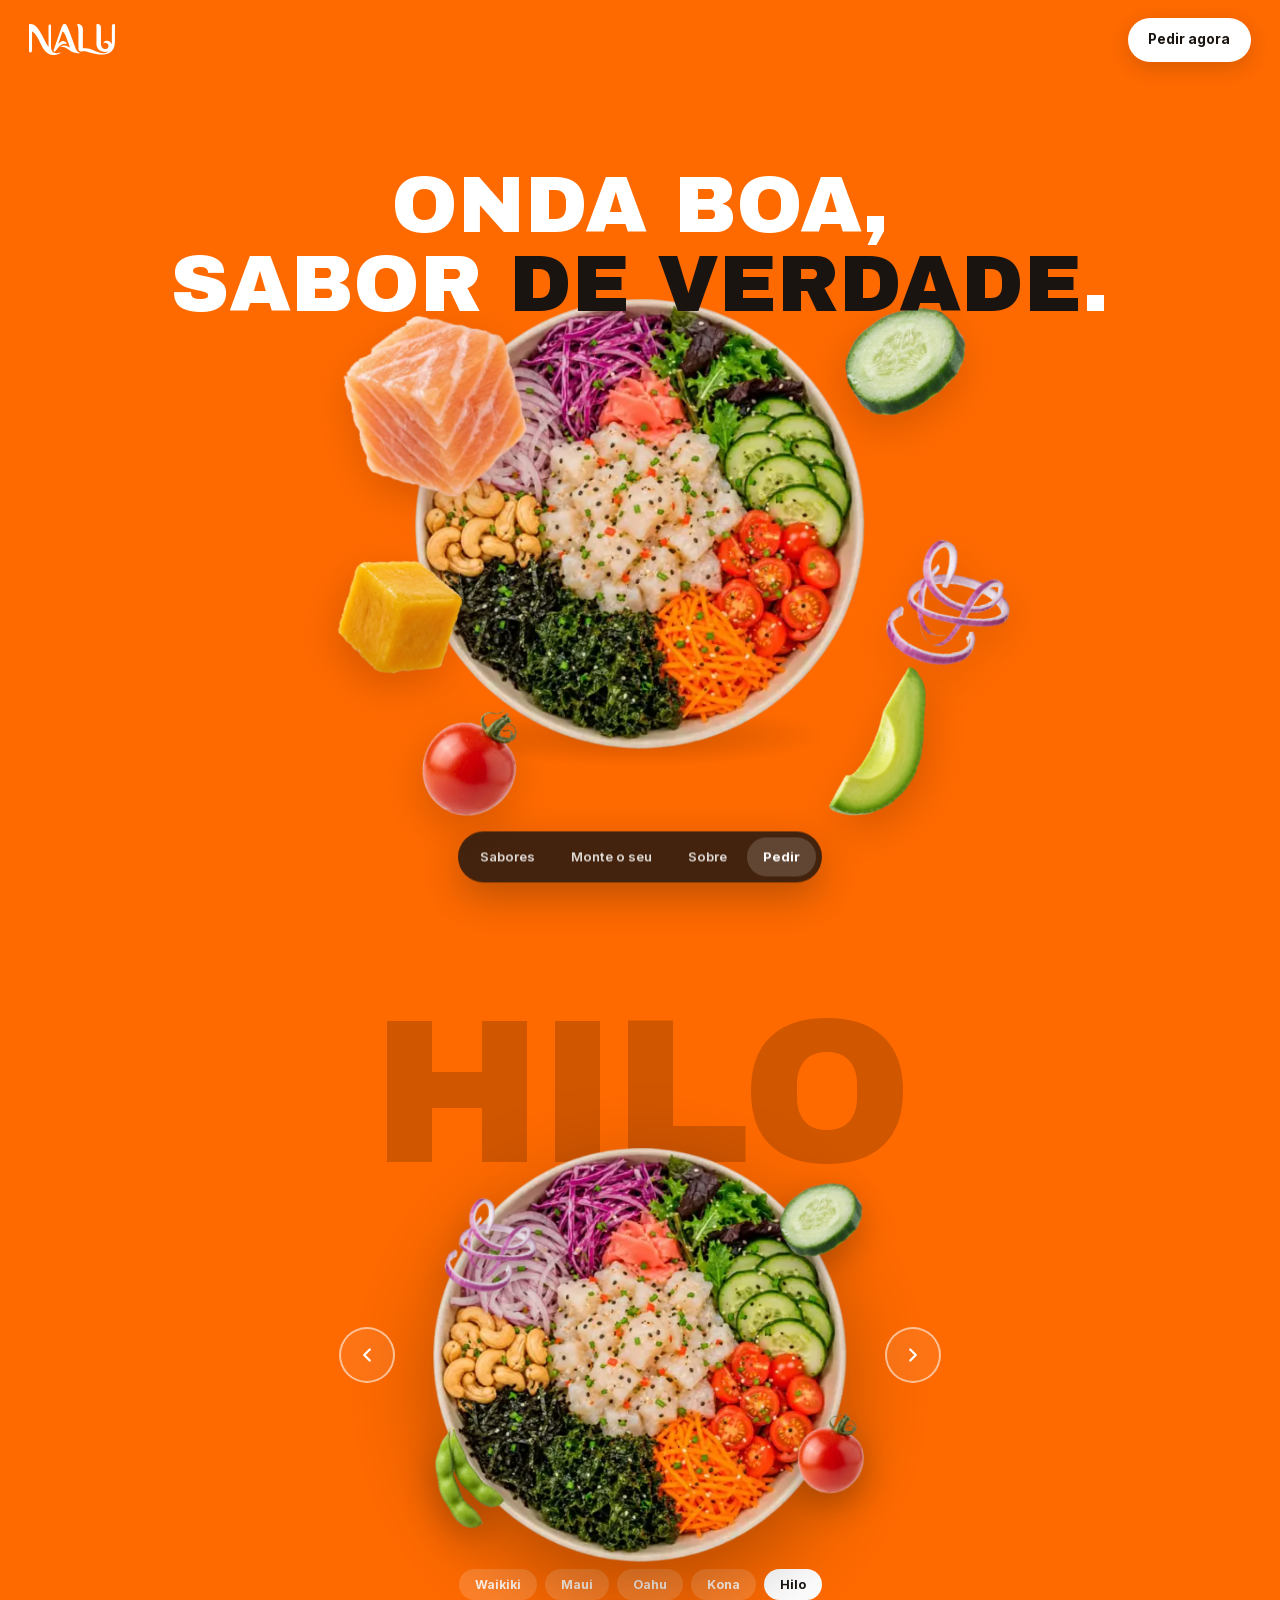
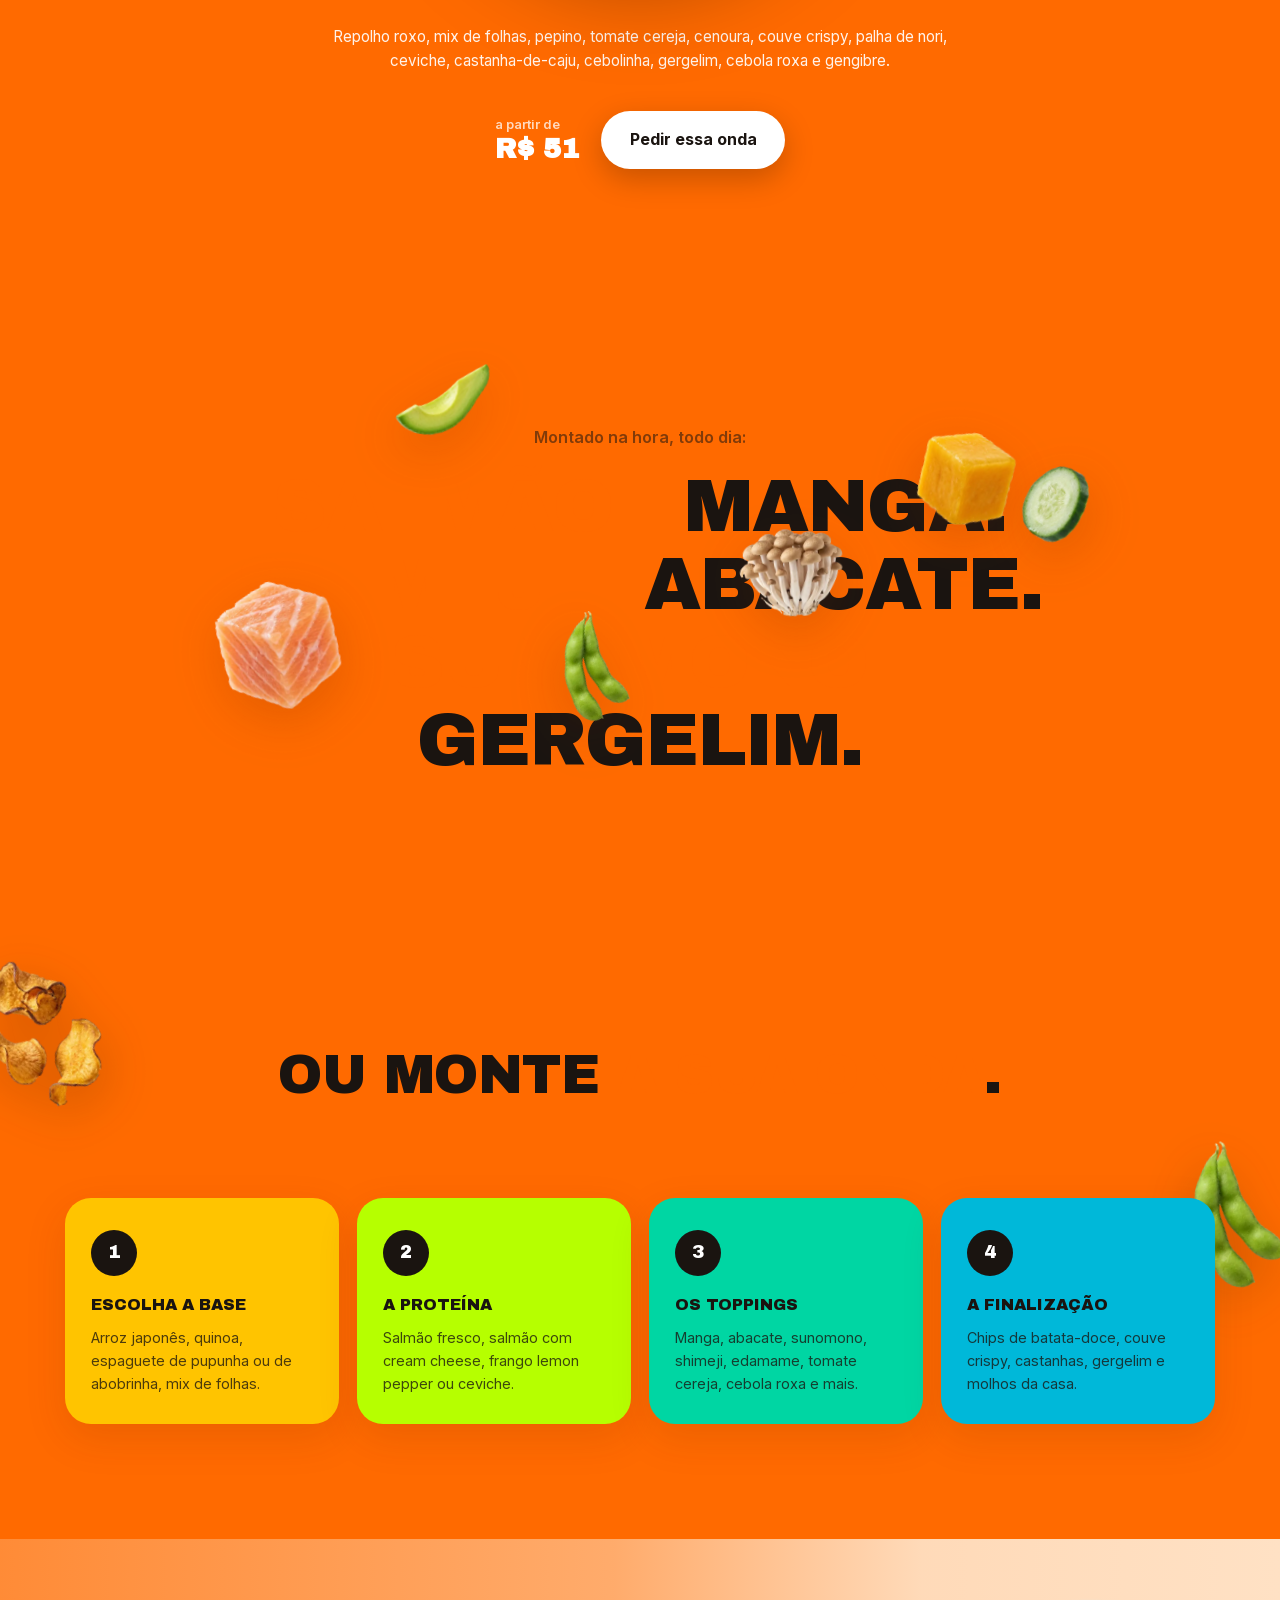
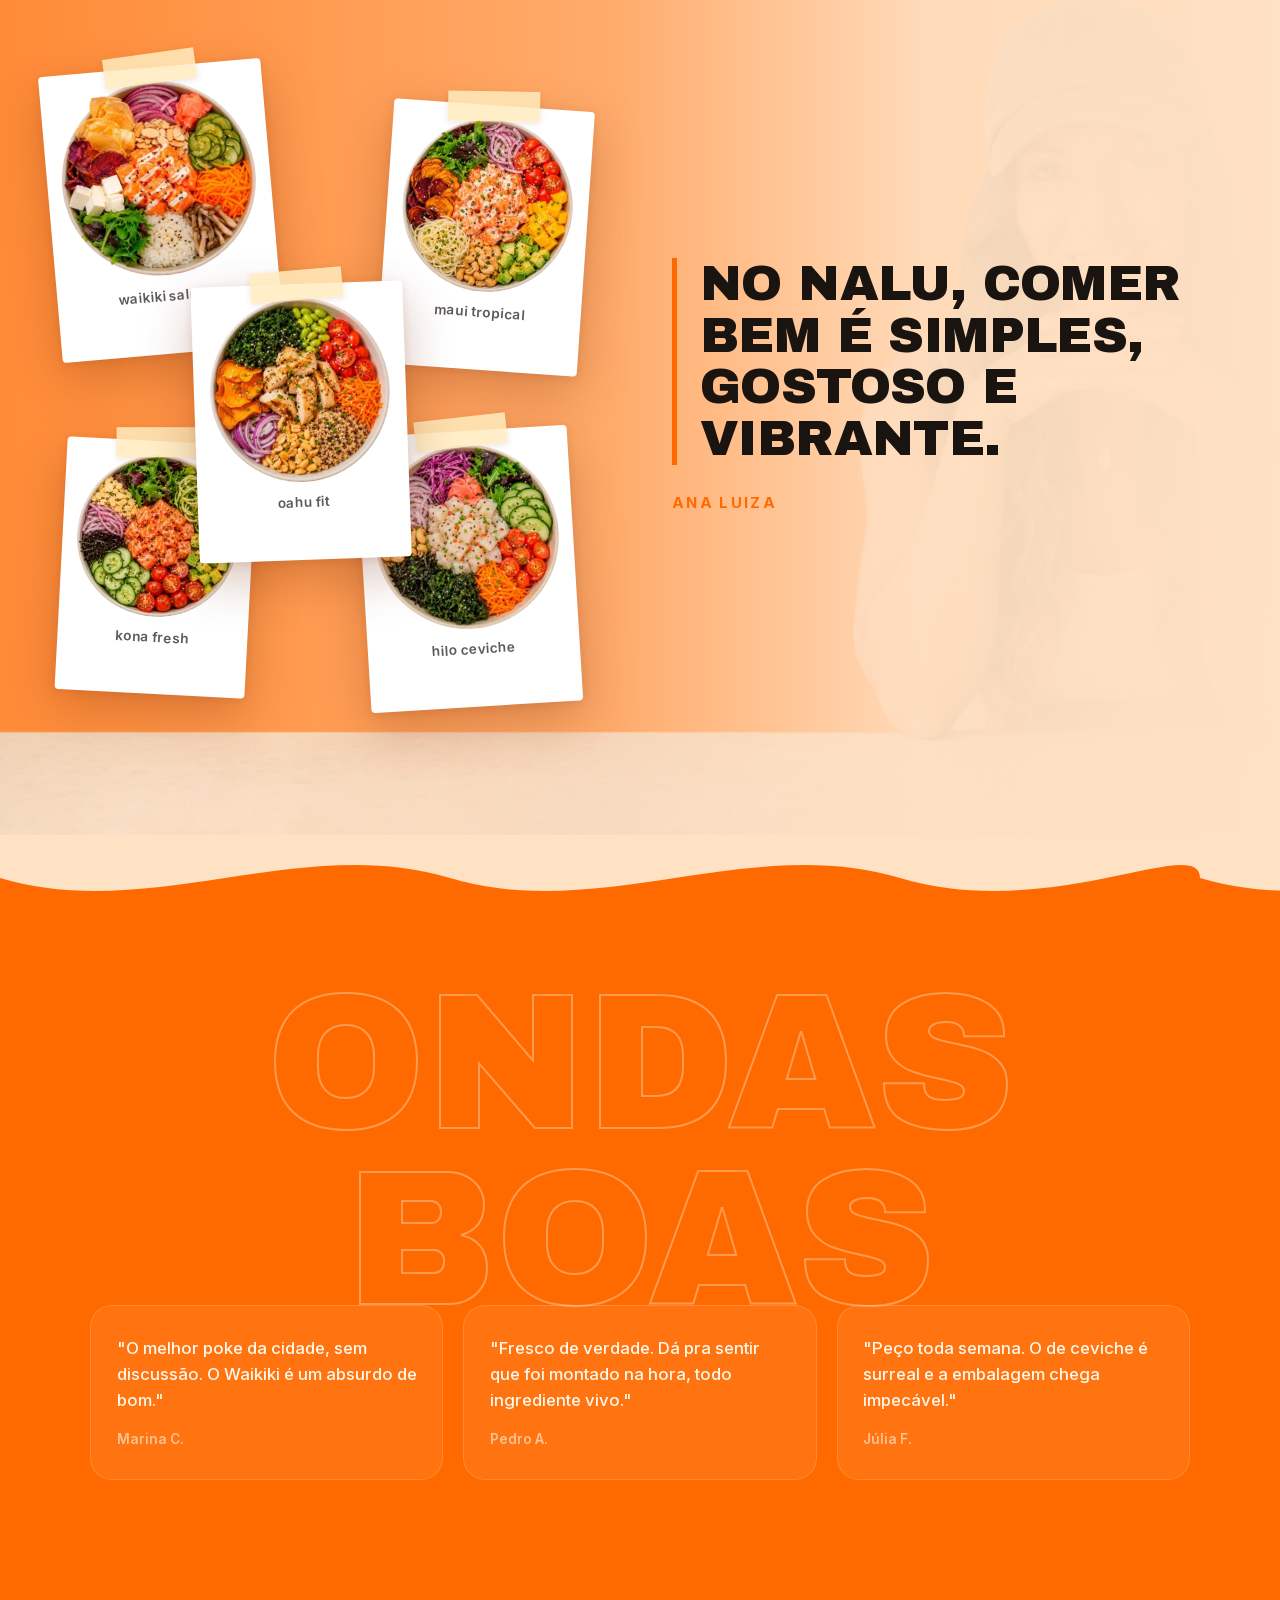
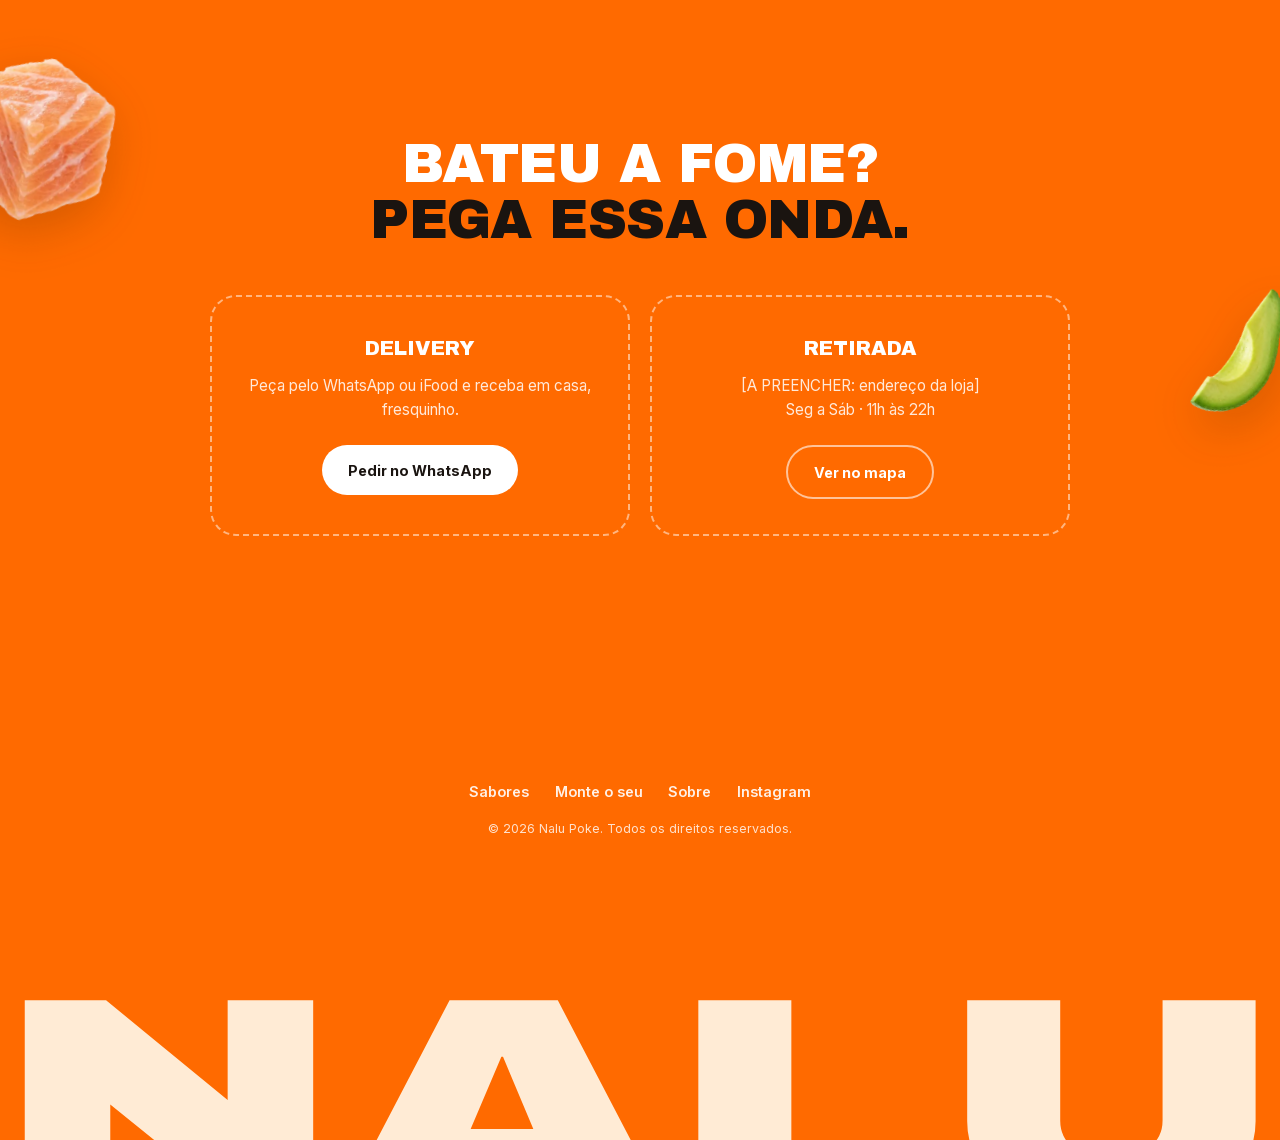
==== commit 44e112b3: "style: give the founder's line the display face, demote the signature The quote was set in Inter and" ====
--- a/nalu-poke/index.html
+++ b/nalu-poke/index.html
@@ -12,7 +12,7 @@
   <link rel="preload" href="assets/fonts/archivo-black-normal.woff2" as="font" type="font/woff2" crossorigin />
   <link rel="preload" href="assets/fonts/inter-normal.woff2" as="font" type="font/woff2" crossorigin />
   <link rel="preload" as="image" fetchpriority="high" imagesrcset="assets/img/poke-hilo-sm.webp 480w, assets/img/poke-hilo.webp 760w" imagesizes="(max-width: 640px) 88vw, 50vh" />
-  <style>@font-face{font-family:'Archivo Black';font-style:normal;font-weight:400;font-display:optional;src:url('../assets/fonts/archivo-black-normal.woff2') format('woff2')}@font-face{font-family:'Inter';font-style:normal;font-weight:100 900;font-display:optional;src:url('../assets/fonts/inter-normal.woff2') format('woff2')}:root{--orange:#FF6A00;--cream:#FFF7E8;--peach:#FFE1C4;--ink:#1A1410;--white:#fff;--font-display:'Archivo Black',system-ui,sans-serif;--font-block:'Archivo Black',system-ui,sans-serif;--font-body:'Inter',system-ui,sans-serif}*{margin:0;padding:0;box-sizing:border-box}html{scroll-behavior:smooth}body{font-family:var(--font-body);color:var(--ink);background-color:var(--orange);line-height:1.6;overflow-x:hidden;transition:background-color .8s ease;-webkit-font-smoothing:antialiased}img{max-width:100%;display:block}.sr-only{position:absolute;width:1px;height:1px;clip:rect(0,0,0,0);overflow:hidden;border:0;padding:0}section{position:relative}.section-title{position:relative;z-index:2;font-family:var(--font-display);font-weight:400;text-transform:uppercase;font-size:clamp(1.8rem,1rem + 3.2vw,3.4rem);line-height:1.02;letter-spacing:-.01em;text-align:center}.section-title em{font-style:normal;color:var(--orange)}.section-title--light{color:var(--white)}.section-title--light em{color:var(--ink)}.section-sub{position:relative;z-index:2;text-align:center;max-width:520px;margin:18px auto 0;color:rgba(26,20,16,.65);font-size:1.02rem}.loader{position:fixed;inset:0;z-index:999;background:var(--orange);display:grid;place-items:center;transition:opacity .55s ease,visibility .55s ease}.loader__circle{width:90px;height:90px;border-radius:50%;background:var(--cream);animation:loaderPulse 0.9s ease-in-out infinite}@keyframes loaderPulse{0%,100%{transform:scale(1)}50%{transform:scale(1.35)}}.loader.is-done{opacity:0;visibility:hidden}.loader.is-done .loader__circle{animation:loaderBloom .6s ease forwards}@keyframes loaderBloom{to{transform:scale(30);opacity:0}}.topbar{position:fixed;top:0;left:0;right:0;z-index:90;display:flex;align-items:center;justify-content:space-between;padding:1.1rem 1.8rem}.topbar__brand img{width:86px;height:auto;filter:brightness(0) invert(1)}.topbar__cta{font-weight:700;font-size:.85rem;text-decoration:none;color:var(--ink);background:var(--white);border-radius:999px;padding:.7rem 1.3rem;box-shadow:0 6px 22px rgba(26,20,16,.18);transition:transform .25s ease}.topbar__cta:hover{transform:translateY(-2px) rotate(-1deg)}body.on-light .topbar__brand img{filter:none}.dock{--dock-gap:18px;position:fixed;left:50%;bottom:var(--dock-gap);transform:translateX(-50%);z-index:90;display:flex;align-items:center;gap:4px;background:rgba(26,20,16,.82);backdrop-filter:blur(10px);-webkit-backdrop-filter:blur(10px);border-radius:999px;padding:6px;box-shadow:0 14px 40px rgba(26,20,16,.3)}@supports (top:100dvh){.dock{top:calc(100dvh - var(--dock-gap));bottom:auto;transform:translate(-50%,-100%)}}.dock a{color:rgba(255,255,255,.85);text-decoration:none;font-size:.82rem;font-weight:600;padding:.55rem 1rem;border-radius:999px;transition:background .25s,color .25s;white-space:nowrap}.dock a:hover{background:rgba(255,255,255,.12);color:var(--white)}.dock a.is-active{background:rgba(255,255,255,.16);color:var(--white)}.dock .dock__cta{background:var(--orange);color:var(--white);font-weight:700}.dock .dock__cta:hover{background:#ff7d1f}.hero{min-height:100svh;display:flex;flex-direction:column;align-items:center;justify-content:center;padding:6.5rem 1.5rem 5.5rem;overflow:hidden}.hero__title{font-family:var(--font-display);font-weight:400;text-transform:uppercase;font-size:clamp(2.2rem,1rem + 5vw,5rem);line-height:.98;color:var(--white);text-align:center;position:relative;z-index:3}.hero__title em{font-style:normal;color:var(--ink)}.hero__line{display:block;overflow:hidden}.hero__line>*{display:inline}.hero__line{opacity:0;transform:translateY(40px) rotate(1.5deg);filter:blur(6px)}body.is-loaded .hero__line{animation:lineUp .9s cubic-bezier(.22,1,.36,1) forwards}body.is-loaded .hero__line--2{animation-delay:.14s}@keyframes lineUp{to{opacity:1;transform:none;filter:blur(0)}}.hero__scene{position:relative;width:min(50vh,78vw);aspect-ratio:1;margin-top:clamp(-1.6rem,-2vw,-.6rem);z-index:2}.hero__bowl{width:100%;height:auto;animation:bowlSpin 70s linear infinite}.hero__scene::before{content:'';position:absolute;left:8%;right:8%;bottom:-4%;height:14%;border-radius:50%;background:radial-gradient(ellipse,rgba(90,30,0,.3),transparent 70%);z-index:-1}.fl{position:absolute;left:var(--x);top:var(--y);width:calc(160px * var(--s));height:auto;transform:rotate(var(--r));filter:drop-shadow(0 14px 20px rgba(120,40,0,.3));will-change:translate;pointer-events:none}.side-fl{position:absolute;left:var(--x);top:var(--y);width:calc(150px * var(--s));height:auto;transform:rotate(var(--r));filter:drop-shadow(0 16px 24px rgba(60,30,0,.22));will-change:translate;pointer-events:none;z-index:1;animation:ingBob 6s ease-in-out infinite}.side-fl[data-speed="0.5"],.side-fl[data-speed="0.55"]{animation-delay:-2.4s;animation-duration:7.5s}@keyframes ingBob{0%,100%{margin-top:0}50%{margin-top:-16px}}.waves{padding:clamp(4rem,8vw,7rem) 0 clamp(5rem,8vw,7rem)}.waves__stage{position:relative;max-width:1200px;margin:0 auto;padding:0 1.5rem;text-align:center}.waves__bigname{font-family:var(--font-block);font-size:clamp(4.4rem,16vw,15rem);line-height:.9;color:rgba(0,0,0,.18);letter-spacing:-.02em;user-select:none;transition:opacity .35s ease}.waves__bigname.is-swapping{opacity:0}.waves__center{display:flex;align-items:center;justify-content:center;gap:clamp(.5rem,3vw,2.5rem);margin-top:clamp(-2.4rem,-6vw,-5rem)}.waves__arrow{flex-shrink:0;width:56px;height:56px;border-radius:50%;border:2px solid rgba(255,255,255,.55);background:rgba(255,255,255,.08);color:var(--white);cursor:pointer;display:grid;place-items:center;transition:background .25s,transform .25s;z-index:5}.waves__arrow:hover{background:rgba(255,255,255,.22);transform:scale(1.08)}.waves__arrow svg{width:22px;height:22px}body.on-light .waves__arrow{border-color:rgba(26,20,16,.4);color:var(--ink);background:rgba(26,20,16,.05)}body.on-light .waves__arrow:hover{background:rgba(26,20,16,.12)}.waves__bowlwrap{position:relative;width:min(46vh,74vw);max-width:560px;aspect-ratio:1;cursor:pointer}.waves__bowl{position:absolute;inset:0;opacity:0;transform:scale(.72) rotate(-150deg);transition:opacity .45s ease,transform .8s cubic-bezier(.34,1.3,.5,1);pointer-events:none}.waves__bowl img{width:100%;height:auto;filter:drop-shadow(0 30px 44px rgba(0,0,0,.3));animation:bowlSpin 60s linear infinite paused}.waves__bowl.is-active{opacity:1;transform:scale(1) rotate(0deg);pointer-events:auto}.waves__bowl.is-active img{animation-play-state:running}.waves__bowlwrap:hover .waves__bowl.is-active{transform:scale(1.05)}@keyframes bowlSpin{to{rotate:360deg}}.waves__orbit{position:absolute;inset:0;pointer-events:none}.waves__orbit .orb{position:absolute;left:var(--x);top:var(--y);width:calc(110px * var(--s));transform:rotate(var(--r)) scale(0);opacity:0;filter:drop-shadow(0 12px 18px rgba(0,0,0,.28));transition:transform .55s cubic-bezier(.34,1.56,.64,1),opacity .4s ease;transition-delay:var(--d,0s)}.waves__orbit .orb.is-in{transform:rotate(var(--r)) scale(1);opacity:1}.waves__bowlwrap:hover .orb.is-in{transform:rotate(calc(var(--r) + 10deg)) scale(1.18) translate(var(--hx,0),var(--hy,0))}.waves__info{max-width:640px;margin:1.6rem auto 0}.waves__ingredients{font-size:.95rem;color:rgba(255,255,255,.92);line-height:1.55;min-height:4.4em;transition:opacity .3s ease}body.on-light .waves__ingredients{color:rgba(26,20,16,.8)}.waves__ingredients.is-swapping{opacity:0}.waves__buy{display:flex;align-items:center;justify-content:center;gap:1.4rem;margin-top:1.2rem;flex-wrap:wrap}.waves__price{color:var(--white);font-weight:600}.waves__price small{opacity:.75;font-size:.8rem;display:block;text-align:left}.waves__price strong{font-family:var(--font-display);font-size:1.7rem;line-height:1}body.on-light .waves__price{color:var(--ink)}.btn-wave{font-weight:700;text-decoration:none;color:var(--ink);background:var(--white);border-radius:999px;padding:1rem 1.8rem;box-shadow:0 10px 30px rgba(0,0,0,.22);transition:transform .25s ease}.btn-wave:hover{transform:translateY(-3px) rotate(-1.2deg)}.waves__dots{display:flex;justify-content:center;gap:.5rem;margin-top:.4rem}.waves__dots button{border:0;cursor:pointer;font-family:var(--font-body);font-size:.78rem;font-weight:700;padding:.5rem 1rem;border-radius:999px;background:rgba(255,255,255,.16);color:rgba(255,255,255,.9);transition:background .25s,color .25s,transform .25s}.waves__dots button:hover{transform:translateY(-2px)}.waves__dots button.is-active{background:var(--white);color:var(--ink)}body.on-light .waves__dots button{background:rgba(26,20,16,.1);color:var(--ink)}body.on-light .waves__dots button.is-active{background:var(--ink);color:var(--white)}.words{padding:clamp(6rem,12vw,10rem) 1.5rem;overflow:hidden}.words__inner{position:relative;max-width:1000px;margin:0 auto;text-align:center}.words__intro{font-weight:600;color:rgba(26,20,16,.55);margin-bottom:1rem}.words__list{font-family:var(--font-display);font-weight:400;text-transform:uppercase;font-size:clamp(2rem,.9rem + 5vw,4.6rem);line-height:1.06;letter-spacing:-.015em}.words__list .w{display:inline-block;margin:0 .18em;opacity:0;transform:translateY(36px) rotate(2deg);filter:blur(5px);transition:opacity .7s ease,transform .7s cubic-bezier(.22,1,.36,1),filter .7s ease}.words__list .w:nth-child(odd){color:var(--orange)}.words__list .w.is-in{opacity:1;transform:none;filter:none}.words__floaters{position:absolute;inset:-18% 0;pointer-events:none}.wf{position:absolute;left:var(--x);top:100%;width:calc(130px * var(--s));transform:rotate(var(--r));will-change:transform;filter:drop-shadow(0 16px 24px rgba(120,40,0,.2))}.build{padding:clamp(4.5rem,9vw,8rem) 1.5rem}.build__grid{position:relative;z-index:2;display:grid;grid-template-columns:repeat(4,1fr);gap:18px;max-width:1150px;margin:3.2rem auto 0}.bstep{background:var(--c,var(--white));border-radius:26px;padding:2rem 1.6rem 1.8rem;box-shadow:0 14px 40px rgba(120,40,0,.14);transform:rotate(var(--tilt));transition:transform .35s cubic-bezier(.34,1.56,.64,1),box-shadow .35s ease}.bstep:hover{transform:rotate(0deg) translateY(-10px) scale(1.03);box-shadow:0 26px 60px rgba(120,40,0,.18)}.bstep__num{display:inline-grid;place-items:center;width:46px;height:46px;border-radius:50%;background:var(--ink);color:var(--white);font-family:var(--font-display);font-weight:400;font-size:1.15rem;margin-bottom:1rem}.bstep h3{font-family:var(--font-display);font-weight:400;text-transform:uppercase;font-size:1rem;margin-bottom:.5rem}.bstep p{font-size:.9rem;color:rgba(26,20,16,.78)}.about{padding:clamp(5rem,10vw,9rem) 1.5rem;overflow:hidden}.about__bg{position:absolute;inset:0}.about__bg img{width:100%;height:100%;object-fit:cover;object-position:center top}.about__bg::after{content:'';position:absolute;inset:0;background:linear-gradient(90deg,rgba(255,225,196,.28) 0%,rgba(255,225,196,.55) 48%,rgba(255,225,196,.94) 72%,var(--peach) 100%)}.about__inner{position:relative;display:grid;grid-template-columns:1fr 1fr;gap:clamp(2rem,5vw,5rem);max-width:1180px;margin:0 auto;align-items:center}.about__gallery{position:relative;min-height:640px}.pol{position:absolute;background:var(--white);padding:14px 14px 46px;border-radius:4px;box-shadow:0 18px 50px rgba(120,40,0,.28),0 2px 8px rgba(120,40,0,.12);transition:transform .4s cubic-bezier(.34,1.56,.64,1)}.pol::before{content:'';position:absolute;top:-14px;left:50%;transform:translateX(-50%) rotate(-3deg);width:92px;height:30px;background:rgba(255,236,190,.85);box-shadow:0 2px 6px rgba(120,40,0,.12);z-index:2}.pol img{border-radius:2px;width:100%;height:auto}.pol figcaption{font-family:var(--font-body);font-weight:600;font-size:.85rem;text-align:center;margin-top:10px;color:rgba(26,20,16,.7)}.pol--1{width:40%;top:0;left:0;transform:rotate(-5deg);z-index:2}.pol--2{width:36%;top:6%;right:4%;transform:rotate(4deg)}.pol--3{width:38%;top:34%;left:26%;transform:rotate(-2deg);z-index:3}.pol--4{width:34%;bottom:2%;left:2%;transform:rotate(3deg)}.pol--5{width:38%;bottom:0;right:6%;transform:rotate(-3.5deg);z-index:2}.pol:hover{transform:rotate(0deg) scale(1.05);z-index:9}.about__copy p{margin-top:1.1rem;color:rgba(26,20,16,.75);max-width:46ch}.about__pull{font-family:var(--font-body);font-weight:700;text-transform:uppercase;font-size:clamp(1.35rem,.9rem + 1.9vw,2.35rem) !important;line-height:1.18;color:var(--ink) !important;border-left:4px solid var(--orange);padding-left:clamp(1rem,2vw,1.6rem);margin-top:0 !important}.about__sign{font-family:var(--font-display);font-weight:400;text-transform:uppercase;font-size:1.1rem !important;letter-spacing:.04em;color:var(--orange) !important;margin-top:1.4rem !important}.reviews{padding:clamp(6rem,11vw,10rem) 1.5rem clamp(5rem,10vw,9rem);overflow:hidden;position:relative}.reviews::before,.reviews::after{content:'';position:absolute;left:0;width:calc(100% + 1200px);height:90px;top:-2px;background:url("data:image/svg+xml,%3Csvg xmlns='http://www.w3.org/2000/svg' viewBox='0 0 1200 90' preserveAspectRatio='none'%3E%3Cpath d='M0,45 C150,90 300,0 450,45 C600,90 750,0 900,45 C1050,90 1200,0 1200,45 L1200,0 L0,0 Z' fill='%23FFE1C4'/%3E%3C/svg%3E") repeat-x;background-size:1200px 90px;animation:waveSlide 16s linear infinite;pointer-events:none}.reviews::after{animation-duration:23s;animation-direction:reverse;opacity:.45;top:-14px}@keyframes waveSlide{to{transform:translateX(-1200px)}}.reviews__bigword{font-family:var(--font-block);font-size:clamp(4.5rem,15vw,13rem);line-height:.92;text-align:center;color:transparent;-webkit-text-stroke:2px rgba(255,247,232,.35);user-select:none}.reviews__grid{display:grid;grid-template-columns:repeat(3,1fr);gap:20px;max-width:1100px;margin:-1.5rem auto 0;position:relative}.rev{background:rgba(255,247,232,.07);border:1px solid rgba(255,247,232,.16);border-radius:22px;padding:1.8rem 1.6rem;color:var(--cream);transform:rotate(var(--tilt));transition:transform .35s ease,background .35s ease}.rev:hover{transform:rotate(0deg) translateY(-6px);background:rgba(255,247,232,.12)}.rev p{font-family:var(--font-body);font-weight:500;font-size:1.05rem;line-height:1.55}.rev cite{display:block;margin-top:1rem;font-style:normal;font-weight:600;font-size:.85rem;color:rgba(255,247,232,.6)}.order{padding:clamp(5rem,10vw,8rem) 1.5rem clamp(6rem,11vw,9rem)}.order__cards{position:relative;z-index:2;display:grid;grid-template-columns:1fr 1fr;gap:20px;max-width:860px;margin:3rem auto 0}.ocard{border:2px dashed rgba(255,255,255,.5);border-radius:26px;padding:2.2rem 2rem;text-align:center;color:var(--white);transition:border-color .3s,background .3s,transform .3s}.ocard:hover{border-color:var(--white);background:rgba(255,255,255,.07);transform:translateY(-4px)}.ocard h3{font-family:var(--font-display);font-weight:400;text-transform:uppercase;font-size:1.25rem;margin-bottom:.6rem}.ocard p{font-size:.95rem;color:rgba(255,255,255,.85);margin-bottom:1.4rem}.ocard__btn{display:inline-block;font-weight:700;font-size:.9rem;text-decoration:none;color:var(--ink);background:var(--white);border-radius:999px;padding:.85rem 1.6rem;transition:transform .25s ease}.ocard__btn:hover{transform:translateY(-2px) rotate(-1deg)}.ocard__btn--ghost{background:transparent;color:var(--white);border:2px solid rgba(255,255,255,.6)}.footer{position:relative;padding:clamp(3rem,6vw,5rem) 1.5rem 0;overflow:hidden;text-align:center}.footer__links{display:flex;justify-content:center;gap:1.6rem;margin:1.6rem 0 1rem;flex-wrap:wrap}.footer__links a{color:rgba(255,255,255,.9);text-decoration:none;font-weight:600;font-size:.9rem}.footer__links a:hover{text-decoration:underline}.footer__copy{color:rgba(255,255,255,.8);font-size:.78rem;padding-bottom:4.5rem}.footer__logotype{display:block;width:100vw;height:clamp(120px,24vw,340px);margin:0 calc(50% - 50vw);user-select:none}.footer__logotype text{font-family:var(--font-block);font-size:230px;fill:rgba(255,247,232,.92)}.rv{opacity:0;transform:translateY(30px);transition:opacity .7s ease,transform .7s ease}.rv.is-in{opacity:1;transform:none}@media (max-width:1024px){.build__grid{grid-template-columns:1fr 1fr}.reviews__grid{grid-template-columns:1fr;max-width:560px}.about__inner{grid-template-columns:1fr}.about__gallery{min-height:520px;width:min(100%,480px);margin-inline:auto}.about__bg::after{background:linear-gradient(180deg,rgba(255,225,196,.45) 0%,rgba(255,225,196,.93) 55%,var(--peach) 100%)}.about__copy{text-align:center}.about__copy p{margin-inline:auto}.about__pull{text-align:left}}@media (max-width:640px){.topbar{padding:.9rem 1.1rem}.topbar__brand img{width:70px}.dock{--dock-gap:12px;max-width:calc(100vw - 20px)}.dock a{font-size:.74rem;padding:.5rem .7rem}.hero{padding-top:5.2rem}.hero__scene{width:min(48vh,92vw)}.fl{width:calc(92px * var(--s))}.hero__scrollcue{display:none}.waves__center{gap:.4rem}.waves__arrow{width:44px;height:44px}.waves__bowlwrap{width:min(40vh,78vw)}.waves__orbit .orb{width:calc(78px * var(--s))}.waves__ingredients{font-size:.86rem}.waves__dots{flex-wrap:wrap}.build__grid{grid-template-columns:1fr;max-width:420px}.bstep{transform:none}.order__cards{grid-template-columns:1fr;max-width:420px}.wf{width:calc(84px * var(--s))}.footer__copy{padding-bottom:4.5rem}}@media (prefers-reduced-motion:reduce){*,*::before,*::after{animation:none !important;transition:none !important}.rv,.words__list .w,.hero__line{opacity:1 !important;transform:none !important;filter:none !important}html{scroll-behavior:auto}}</style>
+  <style>@font-face{font-family:'Archivo Black';font-style:normal;font-weight:400;font-display:optional;src:url('../assets/fonts/archivo-black-normal.woff2') format('woff2')}@font-face{font-family:'Inter';font-style:normal;font-weight:100 900;font-display:optional;src:url('../assets/fonts/inter-normal.woff2') format('woff2')}:root{--orange:#FF6A00;--cream:#FFF7E8;--peach:#FFE1C4;--ink:#1A1410;--white:#fff;--font-display:'Archivo Black',system-ui,sans-serif;--font-block:'Archivo Black',system-ui,sans-serif;--font-body:'Inter',system-ui,sans-serif}*{margin:0;padding:0;box-sizing:border-box}html{scroll-behavior:smooth}body{font-family:var(--font-body);color:var(--ink);background-color:var(--orange);line-height:1.6;overflow-x:hidden;transition:background-color .8s ease;-webkit-font-smoothing:antialiased}img{max-width:100%;display:block}.sr-only{position:absolute;width:1px;height:1px;clip:rect(0,0,0,0);overflow:hidden;border:0;padding:0}section{position:relative}.section-title{position:relative;z-index:2;font-family:var(--font-display);font-weight:400;text-transform:uppercase;font-size:clamp(1.8rem,1rem + 3.2vw,3.4rem);line-height:1.02;letter-spacing:-.01em;text-align:center}.section-title em{font-style:normal;color:var(--orange)}.section-title--light{color:var(--white)}.section-title--light em{color:var(--ink)}.section-sub{position:relative;z-index:2;text-align:center;max-width:520px;margin:18px auto 0;color:rgba(26,20,16,.65);font-size:1.02rem}.loader{position:fixed;inset:0;z-index:999;background:var(--orange);display:grid;place-items:center;transition:opacity .55s ease,visibility .55s ease}.loader__circle{width:90px;height:90px;border-radius:50%;background:var(--cream);animation:loaderPulse 0.9s ease-in-out infinite}@keyframes loaderPulse{0%,100%{transform:scale(1)}50%{transform:scale(1.35)}}.loader.is-done{opacity:0;visibility:hidden}.loader.is-done .loader__circle{animation:loaderBloom .6s ease forwards}@keyframes loaderBloom{to{transform:scale(30);opacity:0}}.topbar{position:fixed;top:0;left:0;right:0;z-index:90;display:flex;align-items:center;justify-content:space-between;padding:1.1rem 1.8rem}.topbar__brand img{width:86px;height:auto;filter:brightness(0) invert(1)}.topbar__cta{font-weight:700;font-size:.85rem;text-decoration:none;color:var(--ink);background:var(--white);border-radius:999px;padding:.7rem 1.3rem;box-shadow:0 6px 22px rgba(26,20,16,.18);transition:transform .25s ease}.topbar__cta:hover{transform:translateY(-2px) rotate(-1deg)}body.on-light .topbar__brand img{filter:none}.dock{--dock-gap:18px;position:fixed;left:50%;bottom:var(--dock-gap);transform:translateX(-50%);z-index:90;display:flex;align-items:center;gap:4px;background:rgba(26,20,16,.82);backdrop-filter:blur(10px);-webkit-backdrop-filter:blur(10px);border-radius:999px;padding:6px;box-shadow:0 14px 40px rgba(26,20,16,.3)}@supports (top:100dvh){.dock{top:calc(100dvh - var(--dock-gap));bottom:auto;transform:translate(-50%,-100%)}}.dock a{color:rgba(255,255,255,.85);text-decoration:none;font-size:.82rem;font-weight:600;padding:.55rem 1rem;border-radius:999px;transition:background .25s,color .25s;white-space:nowrap}.dock a:hover{background:rgba(255,255,255,.12);color:var(--white)}.dock a.is-active{background:rgba(255,255,255,.16);color:var(--white)}.dock .dock__cta{background:var(--orange);color:var(--white);font-weight:700}.dock .dock__cta:hover{background:#ff7d1f}.hero{min-height:100svh;display:flex;flex-direction:column;align-items:center;justify-content:center;padding:6.5rem 1.5rem 5.5rem;overflow:hidden}.hero__title{font-family:var(--font-display);font-weight:400;text-transform:uppercase;font-size:clamp(2.2rem,1rem + 5vw,5rem);line-height:.98;color:var(--white);text-align:center;position:relative;z-index:3}.hero__title em{font-style:normal;color:var(--ink)}.hero__line{display:block;overflow:hidden}.hero__line>*{display:inline}.hero__line{opacity:0;transform:translateY(40px) rotate(1.5deg);filter:blur(6px)}body.is-loaded .hero__line{animation:lineUp .9s cubic-bezier(.22,1,.36,1) forwards}body.is-loaded .hero__line--2{animation-delay:.14s}@keyframes lineUp{to{opacity:1;transform:none;filter:blur(0)}}.hero__scene{position:relative;width:min(50vh,78vw);aspect-ratio:1;margin-top:clamp(-1.6rem,-2vw,-.6rem);z-index:2}.hero__bowl{width:100%;height:auto;animation:bowlSpin 70s linear infinite}.hero__scene::before{content:'';position:absolute;left:8%;right:8%;bottom:-4%;height:14%;border-radius:50%;background:radial-gradient(ellipse,rgba(90,30,0,.3),transparent 70%);z-index:-1}.fl{position:absolute;left:var(--x);top:var(--y);width:calc(160px * var(--s));height:auto;transform:rotate(var(--r));filter:drop-shadow(0 14px 20px rgba(120,40,0,.3));will-change:translate;pointer-events:none}.side-fl{position:absolute;left:var(--x);top:var(--y);width:calc(150px * var(--s));height:auto;transform:rotate(var(--r));filter:drop-shadow(0 16px 24px rgba(60,30,0,.22));will-change:translate;pointer-events:none;z-index:1;animation:ingBob 6s ease-in-out infinite}.side-fl[data-speed="0.5"],.side-fl[data-speed="0.55"]{animation-delay:-2.4s;animation-duration:7.5s}@keyframes ingBob{0%,100%{margin-top:0}50%{margin-top:-16px}}.waves{padding:clamp(4rem,8vw,7rem) 0 clamp(5rem,8vw,7rem)}.waves__stage{position:relative;max-width:1200px;margin:0 auto;padding:0 1.5rem;text-align:center}.waves__bigname{font-family:var(--font-block);font-size:clamp(4.4rem,16vw,15rem);line-height:.9;color:rgba(0,0,0,.18);letter-spacing:-.02em;user-select:none;transition:opacity .35s ease}.waves__bigname.is-swapping{opacity:0}.waves__center{display:flex;align-items:center;justify-content:center;gap:clamp(.5rem,3vw,2.5rem);margin-top:clamp(-2.4rem,-6vw,-5rem)}.waves__arrow{flex-shrink:0;width:56px;height:56px;border-radius:50%;border:2px solid rgba(255,255,255,.55);background:rgba(255,255,255,.08);color:var(--white);cursor:pointer;display:grid;place-items:center;transition:background .25s,transform .25s;z-index:5}.waves__arrow:hover{background:rgba(255,255,255,.22);transform:scale(1.08)}.waves__arrow svg{width:22px;height:22px}body.on-light .waves__arrow{border-color:rgba(26,20,16,.4);color:var(--ink);background:rgba(26,20,16,.05)}body.on-light .waves__arrow:hover{background:rgba(26,20,16,.12)}.waves__bowlwrap{position:relative;width:min(46vh,74vw);max-width:560px;aspect-ratio:1;cursor:pointer}.waves__bowl{position:absolute;inset:0;opacity:0;transform:scale(.72) rotate(-150deg);transition:opacity .45s ease,transform .8s cubic-bezier(.34,1.3,.5,1);pointer-events:none}.waves__bowl img{width:100%;height:auto;filter:drop-shadow(0 30px 44px rgba(0,0,0,.3));animation:bowlSpin 60s linear infinite paused}.waves__bowl.is-active{opacity:1;transform:scale(1) rotate(0deg);pointer-events:auto}.waves__bowl.is-active img{animation-play-state:running}.waves__bowlwrap:hover .waves__bowl.is-active{transform:scale(1.05)}@keyframes bowlSpin{to{rotate:360deg}}.waves__orbit{position:absolute;inset:0;pointer-events:none}.waves__orbit .orb{position:absolute;left:var(--x);top:var(--y);width:calc(110px * var(--s));transform:rotate(var(--r)) scale(0);opacity:0;filter:drop-shadow(0 12px 18px rgba(0,0,0,.28));transition:transform .55s cubic-bezier(.34,1.56,.64,1),opacity .4s ease;transition-delay:var(--d,0s)}.waves__orbit .orb.is-in{transform:rotate(var(--r)) scale(1);opacity:1}.waves__bowlwrap:hover .orb.is-in{transform:rotate(calc(var(--r) + 10deg)) scale(1.18) translate(var(--hx,0),var(--hy,0))}.waves__info{max-width:640px;margin:1.6rem auto 0}.waves__ingredients{font-size:.95rem;color:rgba(255,255,255,.92);line-height:1.55;min-height:4.4em;transition:opacity .3s ease}body.on-light .waves__ingredients{color:rgba(26,20,16,.8)}.waves__ingredients.is-swapping{opacity:0}.waves__buy{display:flex;align-items:center;justify-content:center;gap:1.4rem;margin-top:1.2rem;flex-wrap:wrap}.waves__price{color:var(--white);font-weight:600}.waves__price small{opacity:.75;font-size:.8rem;display:block;text-align:left}.waves__price strong{font-family:var(--font-display);font-size:1.7rem;line-height:1}body.on-light .waves__price{color:var(--ink)}.btn-wave{font-weight:700;text-decoration:none;color:var(--ink);background:var(--white);border-radius:999px;padding:1rem 1.8rem;box-shadow:0 10px 30px rgba(0,0,0,.22);transition:transform .25s ease}.btn-wave:hover{transform:translateY(-3px) rotate(-1.2deg)}.waves__dots{display:flex;justify-content:center;gap:.5rem;margin-top:.4rem}.waves__dots button{border:0;cursor:pointer;font-family:var(--font-body);font-size:.78rem;font-weight:700;padding:.5rem 1rem;border-radius:999px;background:rgba(255,255,255,.16);color:rgba(255,255,255,.9);transition:background .25s,color .25s,transform .25s}.waves__dots button:hover{transform:translateY(-2px)}.waves__dots button.is-active{background:var(--white);color:var(--ink)}body.on-light .waves__dots button{background:rgba(26,20,16,.1);color:var(--ink)}body.on-light .waves__dots button.is-active{background:var(--ink);color:var(--white)}.words{padding:clamp(6rem,12vw,10rem) 1.5rem;overflow:hidden}.words__inner{position:relative;max-width:1000px;margin:0 auto;text-align:center}.words__intro{font-weight:600;color:rgba(26,20,16,.55);margin-bottom:1rem}.words__list{font-family:var(--font-display);font-weight:400;text-transform:uppercase;font-size:clamp(2rem,.9rem + 5vw,4.6rem);line-height:1.06;letter-spacing:-.015em}.words__list .w{display:inline-block;margin:0 .18em;opacity:0;transform:translateY(36px) rotate(2deg);filter:blur(5px);transition:opacity .7s ease,transform .7s cubic-bezier(.22,1,.36,1),filter .7s ease}.words__list .w:nth-child(odd){color:var(--orange)}.words__list .w.is-in{opacity:1;transform:none;filter:none}.words__floaters{position:absolute;inset:-18% 0;pointer-events:none}.wf{position:absolute;left:var(--x);top:100%;width:calc(130px * var(--s));transform:rotate(var(--r));will-change:transform;filter:drop-shadow(0 16px 24px rgba(120,40,0,.2))}.build{padding:clamp(4.5rem,9vw,8rem) 1.5rem}.build__grid{position:relative;z-index:2;display:grid;grid-template-columns:repeat(4,1fr);gap:18px;max-width:1150px;margin:3.2rem auto 0}.bstep{background:var(--c,var(--white));border-radius:26px;padding:2rem 1.6rem 1.8rem;box-shadow:0 14px 40px rgba(120,40,0,.14);transform:rotate(var(--tilt));transition:transform .35s cubic-bezier(.34,1.56,.64,1),box-shadow .35s ease}.bstep:hover{transform:rotate(0deg) translateY(-10px) scale(1.03);box-shadow:0 26px 60px rgba(120,40,0,.18)}.bstep__num{display:inline-grid;place-items:center;width:46px;height:46px;border-radius:50%;background:var(--ink);color:var(--white);font-family:var(--font-display);font-weight:400;font-size:1.15rem;margin-bottom:1rem}.bstep h3{font-family:var(--font-display);font-weight:400;text-transform:uppercase;font-size:1rem;margin-bottom:.5rem}.bstep p{font-size:.9rem;color:rgba(26,20,16,.78)}.about{padding:clamp(5rem,10vw,9rem) 1.5rem;overflow:hidden}.about__bg{position:absolute;inset:0}.about__bg img{width:100%;height:100%;object-fit:cover;object-position:center top}.about__bg::after{content:'';position:absolute;inset:0;background:linear-gradient(90deg,rgba(255,225,196,.28) 0%,rgba(255,225,196,.55) 48%,rgba(255,225,196,.94) 72%,var(--peach) 100%)}.about__inner{position:relative;display:grid;grid-template-columns:1fr 1fr;gap:clamp(2rem,5vw,5rem);max-width:1180px;margin:0 auto;align-items:center}.about__gallery{position:relative;min-height:640px}.pol{position:absolute;background:var(--white);padding:14px 14px 46px;border-radius:4px;box-shadow:0 18px 50px rgba(120,40,0,.28),0 2px 8px rgba(120,40,0,.12);transition:transform .4s cubic-bezier(.34,1.56,.64,1)}.pol::before{content:'';position:absolute;top:-14px;left:50%;transform:translateX(-50%) rotate(-3deg);width:92px;height:30px;background:rgba(255,236,190,.85);box-shadow:0 2px 6px rgba(120,40,0,.12);z-index:2}.pol img{border-radius:2px;width:100%;height:auto}.pol figcaption{font-family:var(--font-body);font-weight:600;font-size:.85rem;text-align:center;margin-top:10px;color:rgba(26,20,16,.7)}.pol--1{width:40%;top:0;left:0;transform:rotate(-5deg);z-index:2}.pol--2{width:36%;top:6%;right:4%;transform:rotate(4deg)}.pol--3{width:38%;top:34%;left:26%;transform:rotate(-2deg);z-index:3}.pol--4{width:34%;bottom:2%;left:2%;transform:rotate(3deg)}.pol--5{width:38%;bottom:0;right:6%;transform:rotate(-3.5deg);z-index:2}.pol:hover{transform:rotate(0deg) scale(1.05);z-index:9}.about__copy p{margin-top:1.1rem;color:rgba(26,20,16,.75);max-width:46ch}.about__pull{font-family:var(--font-display);font-weight:400;text-transform:uppercase;font-size:clamp(1.5rem,.8rem + 2.9vw,3.15rem) !important;line-height:1.04;letter-spacing:-.012em;color:var(--ink) !important;border-left:clamp(4px,.45vw,7px) solid var(--orange);padding-left:clamp(.9rem,1.8vw,1.7rem);margin-top:0 !important;max-width:none}.about__sign{font-family:var(--font-body);font-weight:700;text-transform:uppercase;font-size:.92rem !important;letter-spacing:.16em;color:var(--orange) !important;margin-top:1.7rem !important}.reviews{padding:clamp(6rem,11vw,10rem) 1.5rem clamp(5rem,10vw,9rem);overflow:hidden;position:relative}.reviews::before,.reviews::after{content:'';position:absolute;left:0;width:calc(100% + 1200px);height:90px;top:-2px;background:url("data:image/svg+xml,%3Csvg xmlns='http://www.w3.org/2000/svg' viewBox='0 0 1200 90' preserveAspectRatio='none'%3E%3Cpath d='M0,45 C150,90 300,0 450,45 C600,90 750,0 900,45 C1050,90 1200,0 1200,45 L1200,0 L0,0 Z' fill='%23FFE1C4'/%3E%3C/svg%3E") repeat-x;background-size:1200px 90px;animation:waveSlide 16s linear infinite;pointer-events:none}.reviews::after{animation-duration:23s;animation-direction:reverse;opacity:.45;top:-14px}@keyframes waveSlide{to{transform:translateX(-1200px)}}.reviews__bigword{font-family:var(--font-block);font-size:clamp(4.5rem,15vw,13rem);line-height:.92;text-align:center;color:transparent;-webkit-text-stroke:2px rgba(255,247,232,.35);user-select:none}.reviews__grid{display:grid;grid-template-columns:repeat(3,1fr);gap:20px;max-width:1100px;margin:-1.5rem auto 0;position:relative}.rev{background:rgba(255,247,232,.07);border:1px solid rgba(255,247,232,.16);border-radius:22px;padding:1.8rem 1.6rem;color:var(--cream);transform:rotate(var(--tilt));transition:transform .35s ease,background .35s ease}.rev:hover{transform:rotate(0deg) translateY(-6px);background:rgba(255,247,232,.12)}.rev p{font-family:var(--font-body);font-weight:500;font-size:1.05rem;line-height:1.55}.rev cite{display:block;margin-top:1rem;font-style:normal;font-weight:600;font-size:.85rem;color:rgba(255,247,232,.6)}.order{padding:clamp(5rem,10vw,8rem) 1.5rem clamp(6rem,11vw,9rem)}.order__cards{position:relative;z-index:2;display:grid;grid-template-columns:1fr 1fr;gap:20px;max-width:860px;margin:3rem auto 0}.ocard{border:2px dashed rgba(255,255,255,.5);border-radius:26px;padding:2.2rem 2rem;text-align:center;color:var(--white);transition:border-color .3s,background .3s,transform .3s}.ocard:hover{border-color:var(--white);background:rgba(255,255,255,.07);transform:translateY(-4px)}.ocard h3{font-family:var(--font-display);font-weight:400;text-transform:uppercase;font-size:1.25rem;margin-bottom:.6rem}.ocard p{font-size:.95rem;color:rgba(255,255,255,.85);margin-bottom:1.4rem}.ocard__btn{display:inline-block;font-weight:700;font-size:.9rem;text-decoration:none;color:var(--ink);background:var(--white);border-radius:999px;padding:.85rem 1.6rem;transition:transform .25s ease}.ocard__btn:hover{transform:translateY(-2px) rotate(-1deg)}.ocard__btn--ghost{background:transparent;color:var(--white);border:2px solid rgba(255,255,255,.6)}.footer{position:relative;padding:clamp(3rem,6vw,5rem) 1.5rem 0;overflow:hidden;text-align:center}.footer__links{display:flex;justify-content:center;gap:1.6rem;margin:1.6rem 0 1rem;flex-wrap:wrap}.footer__links a{color:rgba(255,255,255,.9);text-decoration:none;font-weight:600;font-size:.9rem}.footer__links a:hover{text-decoration:underline}.footer__copy{color:rgba(255,255,255,.8);font-size:.78rem;padding-bottom:4.5rem}.footer__logotype{display:block;width:100vw;height:clamp(120px,24vw,340px);margin:0 calc(50% - 50vw);user-select:none}.footer__logotype text{font-family:var(--font-block);font-size:230px;fill:rgba(255,247,232,.92)}.rv{opacity:0;transform:translateY(30px);transition:opacity .7s ease,transform .7s ease}.rv.is-in{opacity:1;transform:none}@media (max-width:1024px){.build__grid{grid-template-columns:1fr 1fr}.reviews__grid{grid-template-columns:1fr;max-width:560px}.about__inner{grid-template-columns:1fr}.about__gallery{min-height:520px;width:min(100%,480px);margin-inline:auto}.about__bg::after{background:linear-gradient(180deg,rgba(255,225,196,.45) 0%,rgba(255,225,196,.93) 55%,var(--peach) 100%)}.about__copy{text-align:center}.about__copy p{margin-inline:auto}.about__pull{text-align:left}}@media (max-width:640px){.topbar{padding:.9rem 1.1rem}.topbar__brand img{width:70px}.dock{--dock-gap:12px;max-width:calc(100vw - 20px)}.dock a{font-size:.74rem;padding:.5rem .7rem}.hero{padding-top:5.2rem}.hero__scene{width:min(48vh,92vw)}.fl{width:calc(92px * var(--s))}.hero__scrollcue{display:none}.waves__center{gap:.4rem}.waves__arrow{width:44px;height:44px}.waves__bowlwrap{width:min(40vh,78vw)}.waves__orbit .orb{width:calc(78px * var(--s))}.waves__ingredients{font-size:.86rem}.waves__dots{flex-wrap:wrap}.build__grid{grid-template-columns:1fr;max-width:420px}.bstep{transform:none}.order__cards{grid-template-columns:1fr;max-width:420px}.wf{width:calc(84px * var(--s))}.footer__copy{padding-bottom:4.5rem}}@media (prefers-reduced-motion:reduce){*,*::before,*::after{animation:none !important;transition:none !important}.rv,.words__list .w,.hero__line{opacity:1 !important;transform:none !important;filter:none !important}html{scroll-behavior:auto}}</style>
 </head>
 <body>
 
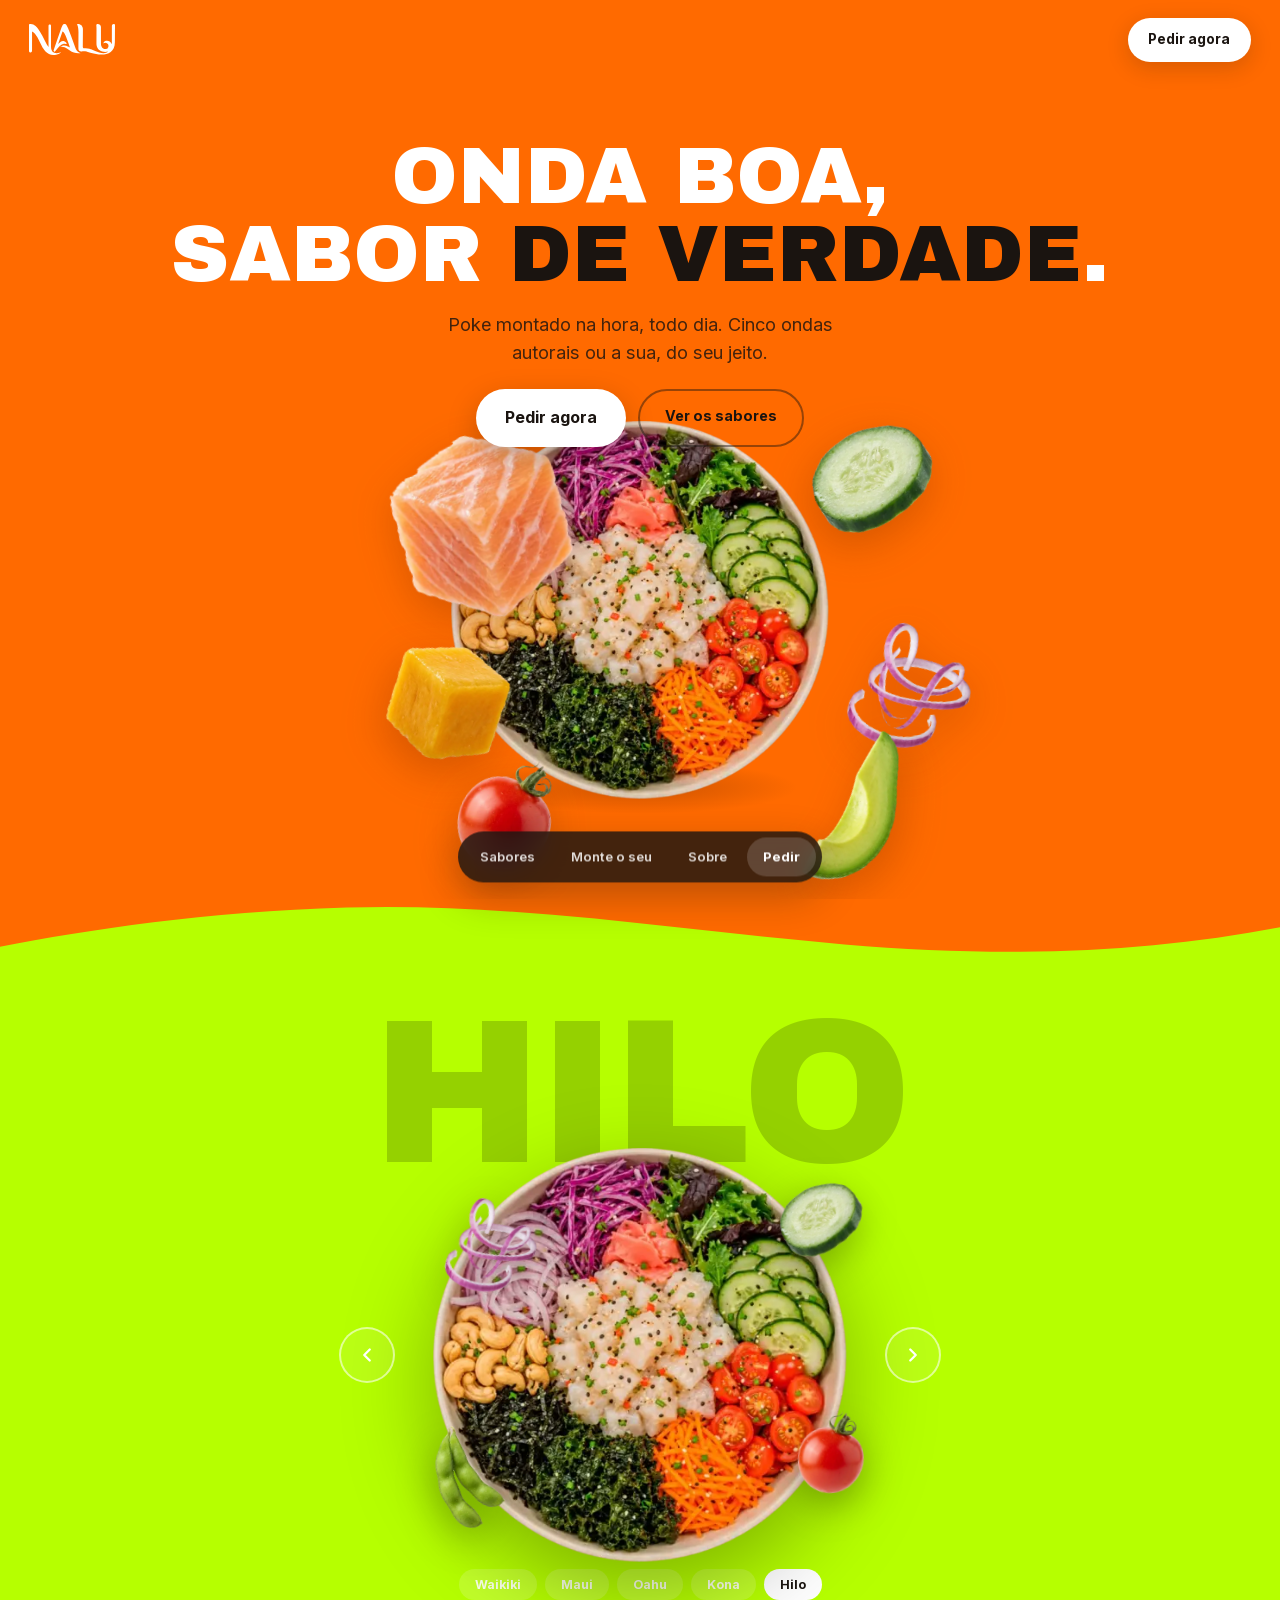
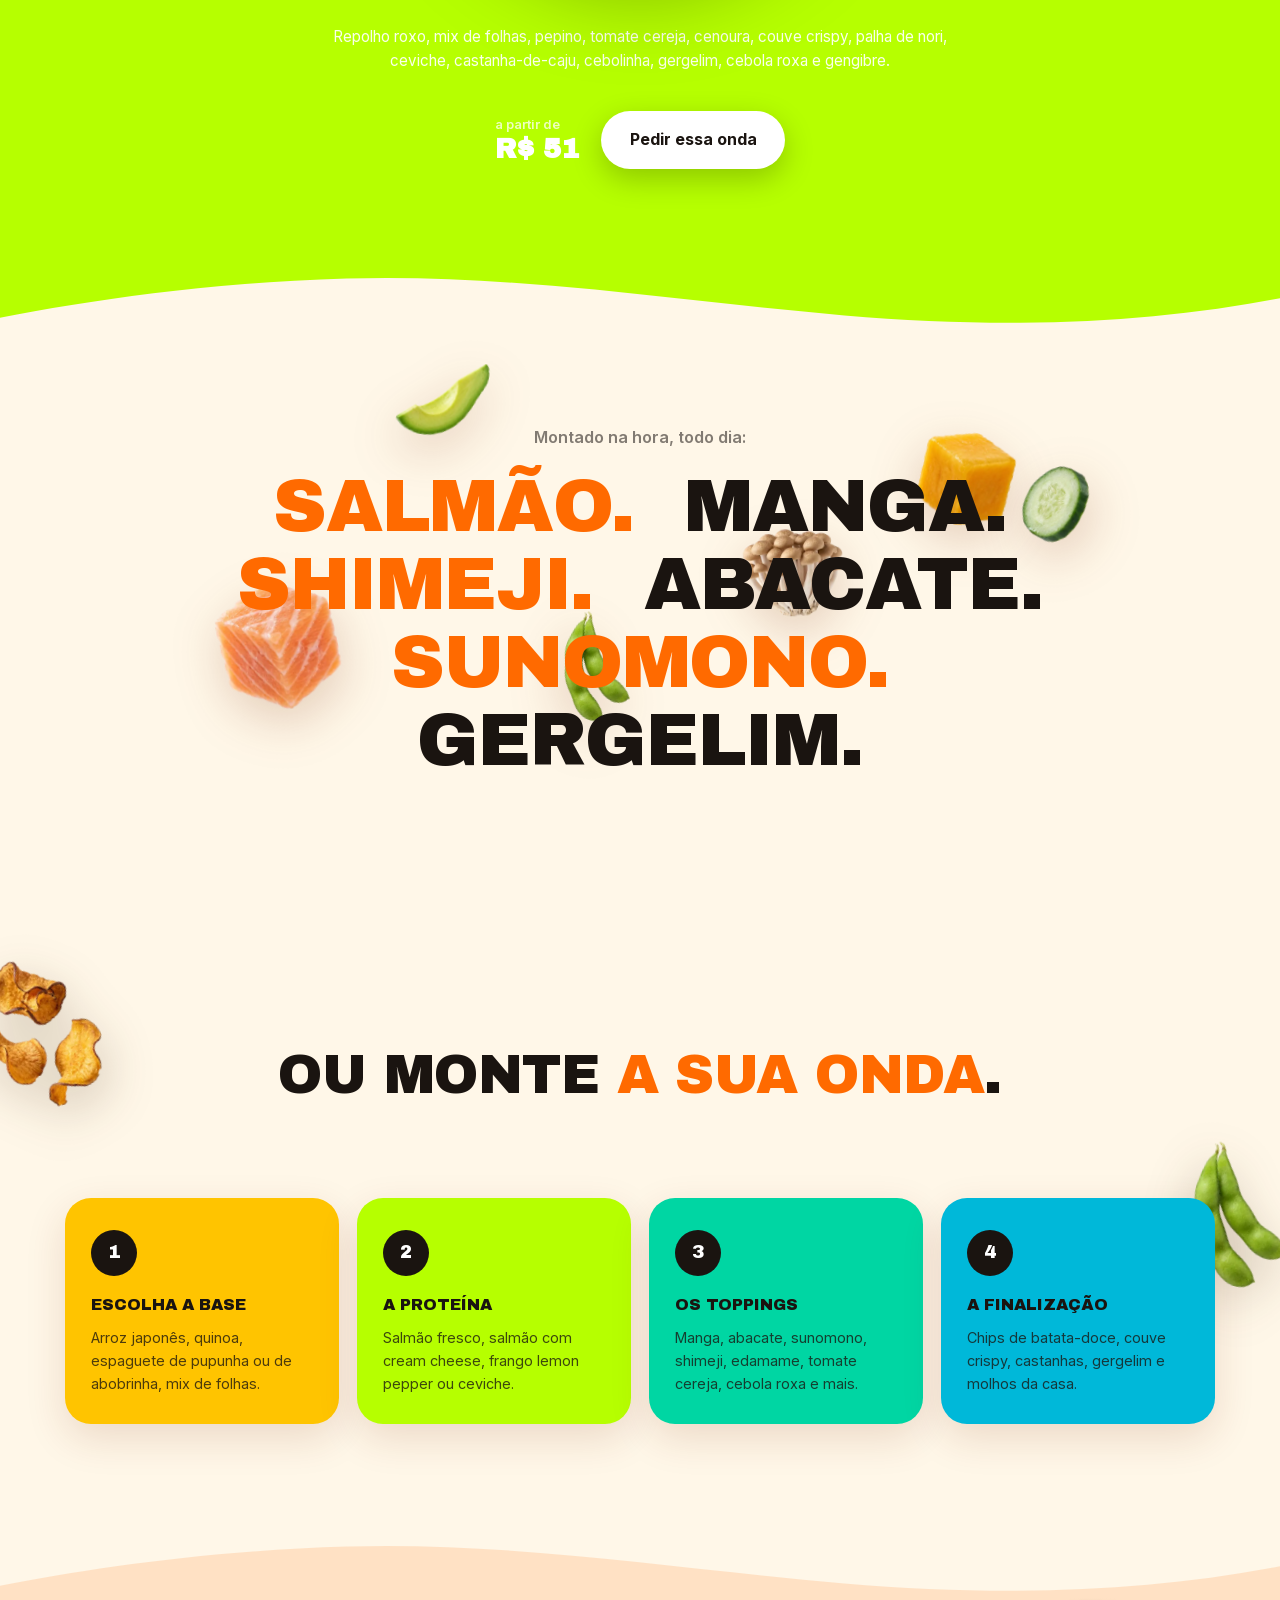
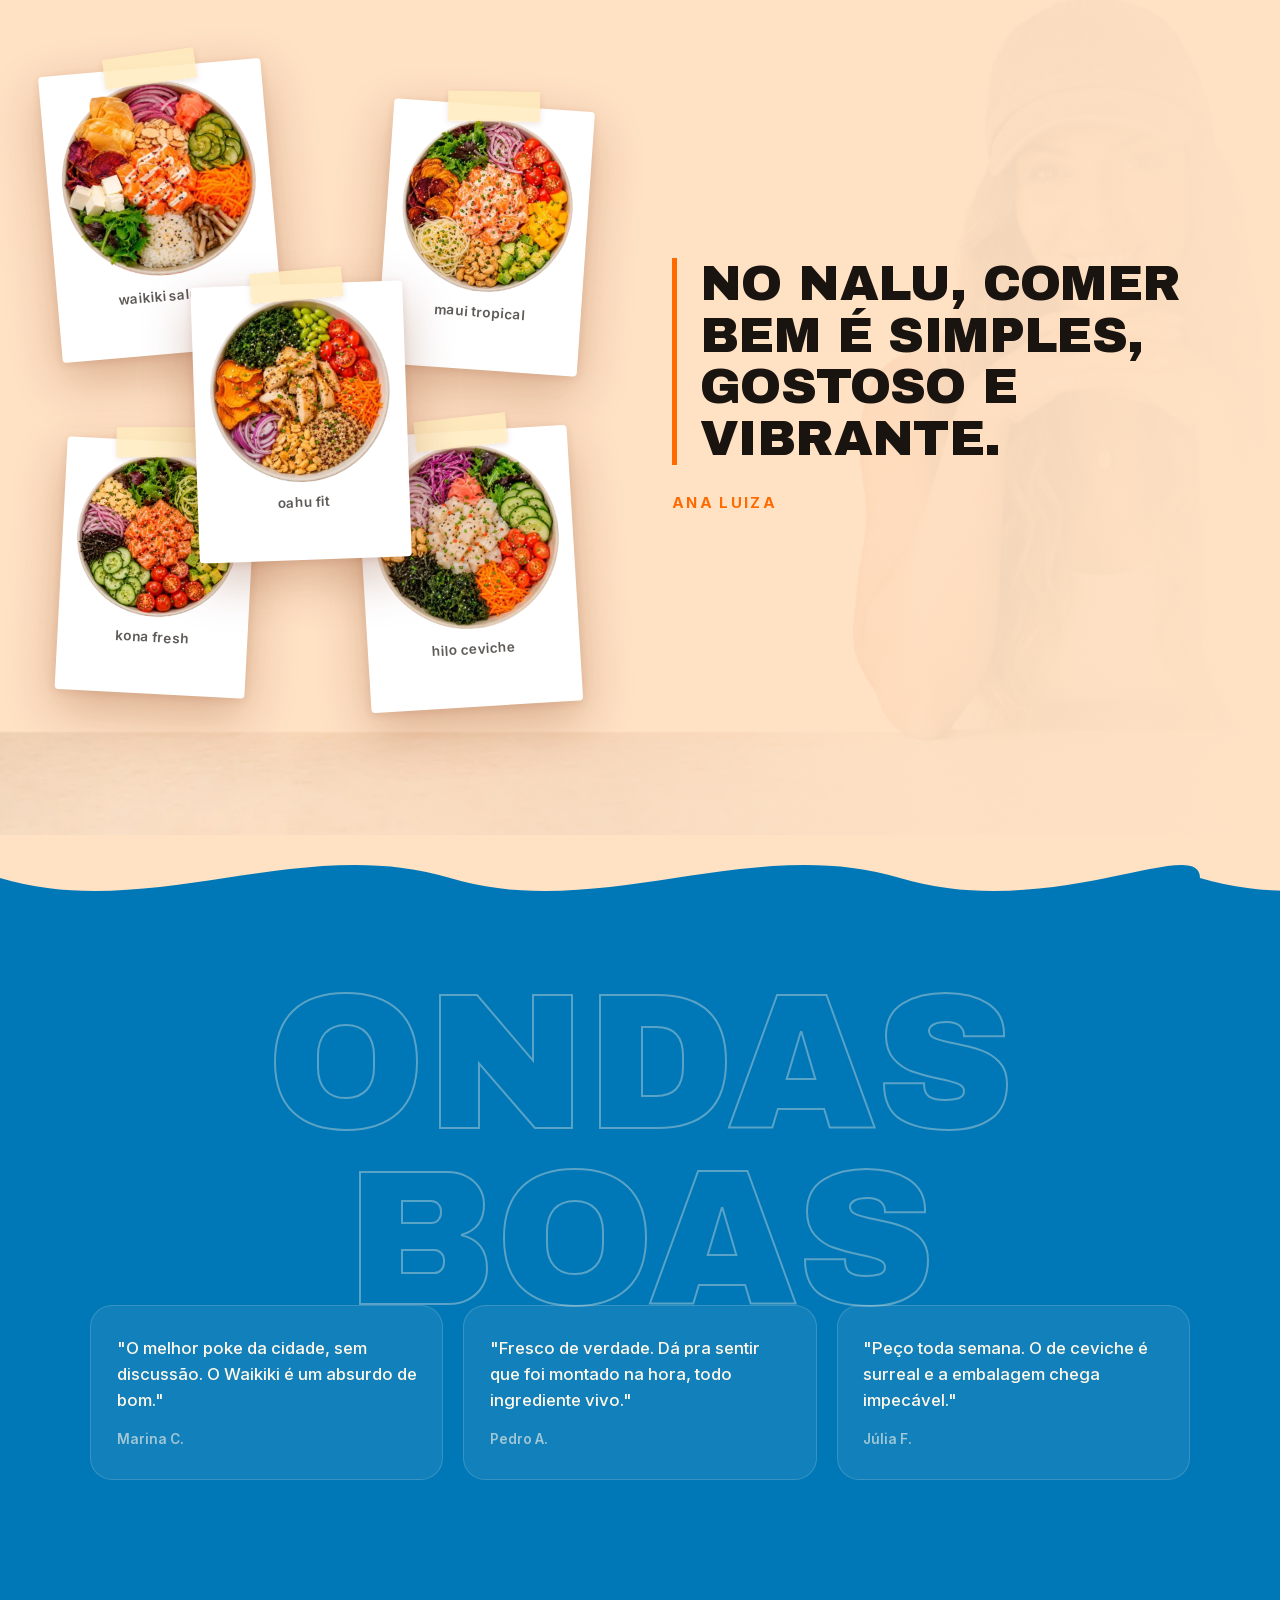
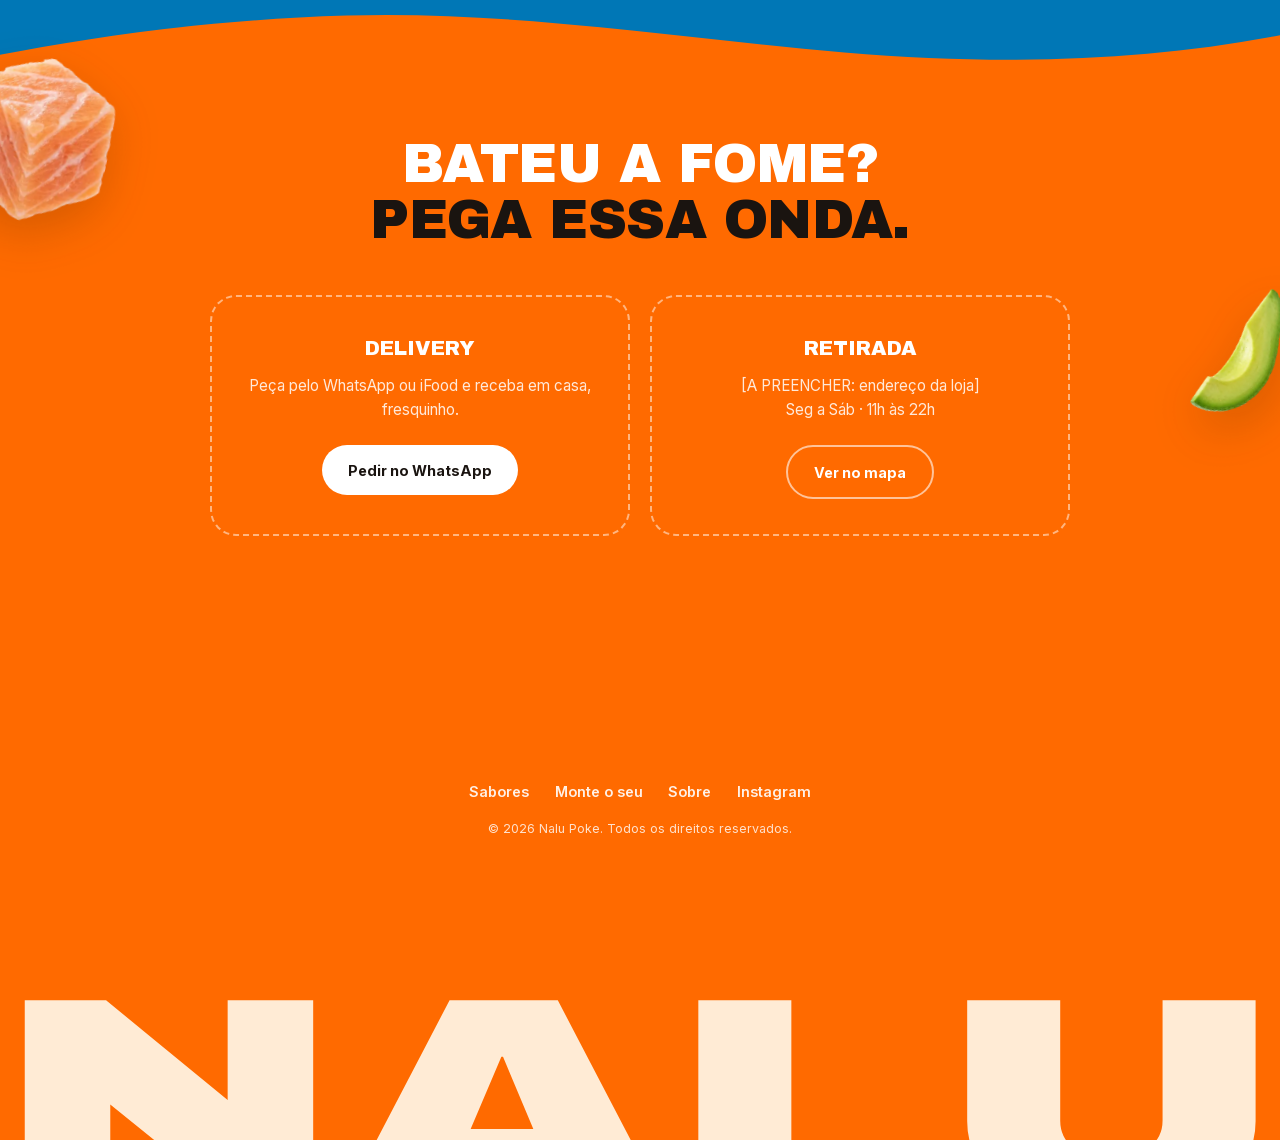
==== commit aea455b5: "feat: the wave becomes the border between sections The brand is called Nalu, which means wave, and t" ====
--- a/nalu-poke/index.html
+++ b/nalu-poke/index.html
@@ -12,9 +12,15 @@
   <link rel="preload" href="assets/fonts/archivo-black-normal.woff2" as="font" type="font/woff2" crossorigin />
   <link rel="preload" href="assets/fonts/inter-normal.woff2" as="font" type="font/woff2" crossorigin />
   <link rel="preload" as="image" fetchpriority="high" imagesrcset="assets/img/poke-hilo-sm.webp 480w, assets/img/poke-hilo.webp 760w" imagesizes="(max-width: 640px) 88vw, 50vh" />
-  <style>@font-face{font-family:'Archivo Black';font-style:normal;font-weight:400;font-display:optional;src:url('../assets/fonts/archivo-black-normal.woff2') format('woff2')}@font-face{font-family:'Inter';font-style:normal;font-weight:100 900;font-display:optional;src:url('../assets/fonts/inter-normal.woff2') format('woff2')}:root{--orange:#FF6A00;--cream:#FFF7E8;--peach:#FFE1C4;--ink:#1A1410;--white:#fff;--font-display:'Archivo Black',system-ui,sans-serif;--font-block:'Archivo Black',system-ui,sans-serif;--font-body:'Inter',system-ui,sans-serif}*{margin:0;padding:0;box-sizing:border-box}html{scroll-behavior:smooth}body{font-family:var(--font-body);color:var(--ink);background-color:var(--orange);line-height:1.6;overflow-x:hidden;transition:background-color .8s ease;-webkit-font-smoothing:antialiased}img{max-width:100%;display:block}.sr-only{position:absolute;width:1px;height:1px;clip:rect(0,0,0,0);overflow:hidden;border:0;padding:0}section{position:relative}.section-title{position:relative;z-index:2;font-family:var(--font-display);font-weight:400;text-transform:uppercase;font-size:clamp(1.8rem,1rem + 3.2vw,3.4rem);line-height:1.02;letter-spacing:-.01em;text-align:center}.section-title em{font-style:normal;color:var(--orange)}.section-title--light{color:var(--white)}.section-title--light em{color:var(--ink)}.section-sub{position:relative;z-index:2;text-align:center;max-width:520px;margin:18px auto 0;color:rgba(26,20,16,.65);font-size:1.02rem}.loader{position:fixed;inset:0;z-index:999;background:var(--orange);display:grid;place-items:center;transition:opacity .55s ease,visibility .55s ease}.loader__circle{width:90px;height:90px;border-radius:50%;background:var(--cream);animation:loaderPulse 0.9s ease-in-out infinite}@keyframes loaderPulse{0%,100%{transform:scale(1)}50%{transform:scale(1.35)}}.loader.is-done{opacity:0;visibility:hidden}.loader.is-done .loader__circle{animation:loaderBloom .6s ease forwards}@keyframes loaderBloom{to{transform:scale(30);opacity:0}}.topbar{position:fixed;top:0;left:0;right:0;z-index:90;display:flex;align-items:center;justify-content:space-between;padding:1.1rem 1.8rem}.topbar__brand img{width:86px;height:auto;filter:brightness(0) invert(1)}.topbar__cta{font-weight:700;font-size:.85rem;text-decoration:none;color:var(--ink);background:var(--white);border-radius:999px;padding:.7rem 1.3rem;box-shadow:0 6px 22px rgba(26,20,16,.18);transition:transform .25s ease}.topbar__cta:hover{transform:translateY(-2px) rotate(-1deg)}body.on-light .topbar__brand img{filter:none}.dock{--dock-gap:18px;position:fixed;left:50%;bottom:var(--dock-gap);transform:translateX(-50%);z-index:90;display:flex;align-items:center;gap:4px;background:rgba(26,20,16,.82);backdrop-filter:blur(10px);-webkit-backdrop-filter:blur(10px);border-radius:999px;padding:6px;box-shadow:0 14px 40px rgba(26,20,16,.3)}@supports (top:100dvh){.dock{top:calc(100dvh - var(--dock-gap));bottom:auto;transform:translate(-50%,-100%)}}.dock a{color:rgba(255,255,255,.85);text-decoration:none;font-size:.82rem;font-weight:600;padding:.55rem 1rem;border-radius:999px;transition:background .25s,color .25s;white-space:nowrap}.dock a:hover{background:rgba(255,255,255,.12);color:var(--white)}.dock a.is-active{background:rgba(255,255,255,.16);color:var(--white)}.dock .dock__cta{background:var(--orange);color:var(--white);font-weight:700}.dock .dock__cta:hover{background:#ff7d1f}.hero{min-height:100svh;display:flex;flex-direction:column;align-items:center;justify-content:center;padding:6.5rem 1.5rem 5.5rem;overflow:hidden}.hero__title{font-family:var(--font-display);font-weight:400;text-transform:uppercase;font-size:clamp(2.2rem,1rem + 5vw,5rem);line-height:.98;color:var(--white);text-align:center;position:relative;z-index:3}.hero__title em{font-style:normal;color:var(--ink)}.hero__line{display:block;overflow:hidden}.hero__line>*{display:inline}.hero__line{opacity:0;transform:translateY(40px) rotate(1.5deg);filter:blur(6px)}body.is-loaded .hero__line{animation:lineUp .9s cubic-bezier(.22,1,.36,1) forwards}body.is-loaded .hero__line--2{animation-delay:.14s}@keyframes lineUp{to{opacity:1;transform:none;filter:blur(0)}}.hero__scene{position:relative;width:min(50vh,78vw);aspect-ratio:1;margin-top:clamp(-1.6rem,-2vw,-.6rem);z-index:2}.hero__bowl{width:100%;height:auto;animation:bowlSpin 70s linear infinite}.hero__scene::before{content:'';position:absolute;left:8%;right:8%;bottom:-4%;height:14%;border-radius:50%;background:radial-gradient(ellipse,rgba(90,30,0,.3),transparent 70%);z-index:-1}.fl{position:absolute;left:var(--x);top:var(--y);width:calc(160px * var(--s));height:auto;transform:rotate(var(--r));filter:drop-shadow(0 14px 20px rgba(120,40,0,.3));will-change:translate;pointer-events:none}.side-fl{position:absolute;left:var(--x);top:var(--y);width:calc(150px * var(--s));height:auto;transform:rotate(var(--r));filter:drop-shadow(0 16px 24px rgba(60,30,0,.22));will-change:translate;pointer-events:none;z-index:1;animation:ingBob 6s ease-in-out infinite}.side-fl[data-speed="0.5"],.side-fl[data-speed="0.55"]{animation-delay:-2.4s;animation-duration:7.5s}@keyframes ingBob{0%,100%{margin-top:0}50%{margin-top:-16px}}.waves{padding:clamp(4rem,8vw,7rem) 0 clamp(5rem,8vw,7rem)}.waves__stage{position:relative;max-width:1200px;margin:0 auto;padding:0 1.5rem;text-align:center}.waves__bigname{font-family:var(--font-block);font-size:clamp(4.4rem,16vw,15rem);line-height:.9;color:rgba(0,0,0,.18);letter-spacing:-.02em;user-select:none;transition:opacity .35s ease}.waves__bigname.is-swapping{opacity:0}.waves__center{display:flex;align-items:center;justify-content:center;gap:clamp(.5rem,3vw,2.5rem);margin-top:clamp(-2.4rem,-6vw,-5rem)}.waves__arrow{flex-shrink:0;width:56px;height:56px;border-radius:50%;border:2px solid rgba(255,255,255,.55);background:rgba(255,255,255,.08);color:var(--white);cursor:pointer;display:grid;place-items:center;transition:background .25s,transform .25s;z-index:5}.waves__arrow:hover{background:rgba(255,255,255,.22);transform:scale(1.08)}.waves__arrow svg{width:22px;height:22px}body.on-light .waves__arrow{border-color:rgba(26,20,16,.4);color:var(--ink);background:rgba(26,20,16,.05)}body.on-light .waves__arrow:hover{background:rgba(26,20,16,.12)}.waves__bowlwrap{position:relative;width:min(46vh,74vw);max-width:560px;aspect-ratio:1;cursor:pointer}.waves__bowl{position:absolute;inset:0;opacity:0;transform:scale(.72) rotate(-150deg);transition:opacity .45s ease,transform .8s cubic-bezier(.34,1.3,.5,1);pointer-events:none}.waves__bowl img{width:100%;height:auto;filter:drop-shadow(0 30px 44px rgba(0,0,0,.3));animation:bowlSpin 60s linear infinite paused}.waves__bowl.is-active{opacity:1;transform:scale(1) rotate(0deg);pointer-events:auto}.waves__bowl.is-active img{animation-play-state:running}.waves__bowlwrap:hover .waves__bowl.is-active{transform:scale(1.05)}@keyframes bowlSpin{to{rotate:360deg}}.waves__orbit{position:absolute;inset:0;pointer-events:none}.waves__orbit .orb{position:absolute;left:var(--x);top:var(--y);width:calc(110px * var(--s));transform:rotate(var(--r)) scale(0);opacity:0;filter:drop-shadow(0 12px 18px rgba(0,0,0,.28));transition:transform .55s cubic-bezier(.34,1.56,.64,1),opacity .4s ease;transition-delay:var(--d,0s)}.waves__orbit .orb.is-in{transform:rotate(var(--r)) scale(1);opacity:1}.waves__bowlwrap:hover .orb.is-in{transform:rotate(calc(var(--r) + 10deg)) scale(1.18) translate(var(--hx,0),var(--hy,0))}.waves__info{max-width:640px;margin:1.6rem auto 0}.waves__ingredients{font-size:.95rem;color:rgba(255,255,255,.92);line-height:1.55;min-height:4.4em;transition:opacity .3s ease}body.on-light .waves__ingredients{color:rgba(26,20,16,.8)}.waves__ingredients.is-swapping{opacity:0}.waves__buy{display:flex;align-items:center;justify-content:center;gap:1.4rem;margin-top:1.2rem;flex-wrap:wrap}.waves__price{color:var(--white);font-weight:600}.waves__price small{opacity:.75;font-size:.8rem;display:block;text-align:left}.waves__price strong{font-family:var(--font-display);font-size:1.7rem;line-height:1}body.on-light .waves__price{color:var(--ink)}.btn-wave{font-weight:700;text-decoration:none;color:var(--ink);background:var(--white);border-radius:999px;padding:1rem 1.8rem;box-shadow:0 10px 30px rgba(0,0,0,.22);transition:transform .25s ease}.btn-wave:hover{transform:translateY(-3px) rotate(-1.2deg)}.waves__dots{display:flex;justify-content:center;gap:.5rem;margin-top:.4rem}.waves__dots button{border:0;cursor:pointer;font-family:var(--font-body);font-size:.78rem;font-weight:700;padding:.5rem 1rem;border-radius:999px;background:rgba(255,255,255,.16);color:rgba(255,255,255,.9);transition:background .25s,color .25s,transform .25s}.waves__dots button:hover{transform:translateY(-2px)}.waves__dots button.is-active{background:var(--white);color:var(--ink)}body.on-light .waves__dots button{background:rgba(26,20,16,.1);color:var(--ink)}body.on-light .waves__dots button.is-active{background:var(--ink);color:var(--white)}.words{padding:clamp(6rem,12vw,10rem) 1.5rem;overflow:hidden}.words__inner{position:relative;max-width:1000px;margin:0 auto;text-align:center}.words__intro{font-weight:600;color:rgba(26,20,16,.55);margin-bottom:1rem}.words__list{font-family:var(--font-display);font-weight:400;text-transform:uppercase;font-size:clamp(2rem,.9rem + 5vw,4.6rem);line-height:1.06;letter-spacing:-.015em}.words__list .w{display:inline-block;margin:0 .18em;opacity:0;transform:translateY(36px) rotate(2deg);filter:blur(5px);transition:opacity .7s ease,transform .7s cubic-bezier(.22,1,.36,1),filter .7s ease}.words__list .w:nth-child(odd){color:var(--orange)}.words__list .w.is-in{opacity:1;transform:none;filter:none}.words__floaters{position:absolute;inset:-18% 0;pointer-events:none}.wf{position:absolute;left:var(--x);top:100%;width:calc(130px * var(--s));transform:rotate(var(--r));will-change:transform;filter:drop-shadow(0 16px 24px rgba(120,40,0,.2))}.build{padding:clamp(4.5rem,9vw,8rem) 1.5rem}.build__grid{position:relative;z-index:2;display:grid;grid-template-columns:repeat(4,1fr);gap:18px;max-width:1150px;margin:3.2rem auto 0}.bstep{background:var(--c,var(--white));border-radius:26px;padding:2rem 1.6rem 1.8rem;box-shadow:0 14px 40px rgba(120,40,0,.14);transform:rotate(var(--tilt));transition:transform .35s cubic-bezier(.34,1.56,.64,1),box-shadow .35s ease}.bstep:hover{transform:rotate(0deg) translateY(-10px) scale(1.03);box-shadow:0 26px 60px rgba(120,40,0,.18)}.bstep__num{display:inline-grid;place-items:center;width:46px;height:46px;border-radius:50%;background:var(--ink);color:var(--white);font-family:var(--font-display);font-weight:400;font-size:1.15rem;margin-bottom:1rem}.bstep h3{font-family:var(--font-display);font-weight:400;text-transform:uppercase;font-size:1rem;margin-bottom:.5rem}.bstep p{font-size:.9rem;color:rgba(26,20,16,.78)}.about{padding:clamp(5rem,10vw,9rem) 1.5rem;overflow:hidden}.about__bg{position:absolute;inset:0}.about__bg img{width:100%;height:100%;object-fit:cover;object-position:center top}.about__bg::after{content:'';position:absolute;inset:0;background:linear-gradient(90deg,rgba(255,225,196,.28) 0%,rgba(255,225,196,.55) 48%,rgba(255,225,196,.94) 72%,var(--peach) 100%)}.about__inner{position:relative;display:grid;grid-template-columns:1fr 1fr;gap:clamp(2rem,5vw,5rem);max-width:1180px;margin:0 auto;align-items:center}.about__gallery{position:relative;min-height:640px}.pol{position:absolute;background:var(--white);padding:14px 14px 46px;border-radius:4px;box-shadow:0 18px 50px rgba(120,40,0,.28),0 2px 8px rgba(120,40,0,.12);transition:transform .4s cubic-bezier(.34,1.56,.64,1)}.pol::before{content:'';position:absolute;top:-14px;left:50%;transform:translateX(-50%) rotate(-3deg);width:92px;height:30px;background:rgba(255,236,190,.85);box-shadow:0 2px 6px rgba(120,40,0,.12);z-index:2}.pol img{border-radius:2px;width:100%;height:auto}.pol figcaption{font-family:var(--font-body);font-weight:600;font-size:.85rem;text-align:center;margin-top:10px;color:rgba(26,20,16,.7)}.pol--1{width:40%;top:0;left:0;transform:rotate(-5deg);z-index:2}.pol--2{width:36%;top:6%;right:4%;transform:rotate(4deg)}.pol--3{width:38%;top:34%;left:26%;transform:rotate(-2deg);z-index:3}.pol--4{width:34%;bottom:2%;left:2%;transform:rotate(3deg)}.pol--5{width:38%;bottom:0;right:6%;transform:rotate(-3.5deg);z-index:2}.pol:hover{transform:rotate(0deg) scale(1.05);z-index:9}.about__copy p{margin-top:1.1rem;color:rgba(26,20,16,.75);max-width:46ch}.about__pull{font-family:var(--font-display);font-weight:400;text-transform:uppercase;font-size:clamp(1.5rem,.8rem + 2.9vw,3.15rem) !important;line-height:1.04;letter-spacing:-.012em;color:var(--ink) !important;border-left:clamp(4px,.45vw,7px) solid var(--orange);padding-left:clamp(.9rem,1.8vw,1.7rem);margin-top:0 !important;max-width:none}.about__sign{font-family:var(--font-body);font-weight:700;text-transform:uppercase;font-size:.92rem !important;letter-spacing:.16em;color:var(--orange) !important;margin-top:1.7rem !important}.reviews{padding:clamp(6rem,11vw,10rem) 1.5rem clamp(5rem,10vw,9rem);overflow:hidden;position:relative}.reviews::before,.reviews::after{content:'';position:absolute;left:0;width:calc(100% + 1200px);height:90px;top:-2px;background:url("data:image/svg+xml,%3Csvg xmlns='http://www.w3.org/2000/svg' viewBox='0 0 1200 90' preserveAspectRatio='none'%3E%3Cpath d='M0,45 C150,90 300,0 450,45 C600,90 750,0 900,45 C1050,90 1200,0 1200,45 L1200,0 L0,0 Z' fill='%23FFE1C4'/%3E%3C/svg%3E") repeat-x;background-size:1200px 90px;animation:waveSlide 16s linear infinite;pointer-events:none}.reviews::after{animation-duration:23s;animation-direction:reverse;opacity:.45;top:-14px}@keyframes waveSlide{to{transform:translateX(-1200px)}}.reviews__bigword{font-family:var(--font-block);font-size:clamp(4.5rem,15vw,13rem);line-height:.92;text-align:center;color:transparent;-webkit-text-stroke:2px rgba(255,247,232,.35);user-select:none}.reviews__grid{display:grid;grid-template-columns:repeat(3,1fr);gap:20px;max-width:1100px;margin:-1.5rem auto 0;position:relative}.rev{background:rgba(255,247,232,.07);border:1px solid rgba(255,247,232,.16);border-radius:22px;padding:1.8rem 1.6rem;color:var(--cream);transform:rotate(var(--tilt));transition:transform .35s ease,background .35s ease}.rev:hover{transform:rotate(0deg) translateY(-6px);background:rgba(255,247,232,.12)}.rev p{font-family:var(--font-body);font-weight:500;font-size:1.05rem;line-height:1.55}.rev cite{display:block;margin-top:1rem;font-style:normal;font-weight:600;font-size:.85rem;color:rgba(255,247,232,.6)}.order{padding:clamp(5rem,10vw,8rem) 1.5rem clamp(6rem,11vw,9rem)}.order__cards{position:relative;z-index:2;display:grid;grid-template-columns:1fr 1fr;gap:20px;max-width:860px;margin:3rem auto 0}.ocard{border:2px dashed rgba(255,255,255,.5);border-radius:26px;padding:2.2rem 2rem;text-align:center;color:var(--white);transition:border-color .3s,background .3s,transform .3s}.ocard:hover{border-color:var(--white);background:rgba(255,255,255,.07);transform:translateY(-4px)}.ocard h3{font-family:var(--font-display);font-weight:400;text-transform:uppercase;font-size:1.25rem;margin-bottom:.6rem}.ocard p{font-size:.95rem;color:rgba(255,255,255,.85);margin-bottom:1.4rem}.ocard__btn{display:inline-block;font-weight:700;font-size:.9rem;text-decoration:none;color:var(--ink);background:var(--white);border-radius:999px;padding:.85rem 1.6rem;transition:transform .25s ease}.ocard__btn:hover{transform:translateY(-2px) rotate(-1deg)}.ocard__btn--ghost{background:transparent;color:var(--white);border:2px solid rgba(255,255,255,.6)}.footer{position:relative;padding:clamp(3rem,6vw,5rem) 1.5rem 0;overflow:hidden;text-align:center}.footer__links{display:flex;justify-content:center;gap:1.6rem;margin:1.6rem 0 1rem;flex-wrap:wrap}.footer__links a{color:rgba(255,255,255,.9);text-decoration:none;font-weight:600;font-size:.9rem}.footer__links a:hover{text-decoration:underline}.footer__copy{color:rgba(255,255,255,.8);font-size:.78rem;padding-bottom:4.5rem}.footer__logotype{display:block;width:100vw;height:clamp(120px,24vw,340px);margin:0 calc(50% - 50vw);user-select:none}.footer__logotype text{font-family:var(--font-block);font-size:230px;fill:rgba(255,247,232,.92)}.rv{opacity:0;transform:translateY(30px);transition:opacity .7s ease,transform .7s ease}.rv.is-in{opacity:1;transform:none}@media (max-width:1024px){.build__grid{grid-template-columns:1fr 1fr}.reviews__grid{grid-template-columns:1fr;max-width:560px}.about__inner{grid-template-columns:1fr}.about__gallery{min-height:520px;width:min(100%,480px);margin-inline:auto}.about__bg::after{background:linear-gradient(180deg,rgba(255,225,196,.45) 0%,rgba(255,225,196,.93) 55%,var(--peach) 100%)}.about__copy{text-align:center}.about__copy p{margin-inline:auto}.about__pull{text-align:left}}@media (max-width:640px){.topbar{padding:.9rem 1.1rem}.topbar__brand img{width:70px}.dock{--dock-gap:12px;max-width:calc(100vw - 20px)}.dock a{font-size:.74rem;padding:.5rem .7rem}.hero{padding-top:5.2rem}.hero__scene{width:min(48vh,92vw)}.fl{width:calc(92px * var(--s))}.hero__scrollcue{display:none}.waves__center{gap:.4rem}.waves__arrow{width:44px;height:44px}.waves__bowlwrap{width:min(40vh,78vw)}.waves__orbit .orb{width:calc(78px * var(--s))}.waves__ingredients{font-size:.86rem}.waves__dots{flex-wrap:wrap}.build__grid{grid-template-columns:1fr;max-width:420px}.bstep{transform:none}.order__cards{grid-template-columns:1fr;max-width:420px}.wf{width:calc(84px * var(--s))}.footer__copy{padding-bottom:4.5rem}}@media (prefers-reduced-motion:reduce){*,*::before,*::after{animation:none !important;transition:none !important}.rv,.words__list .w,.hero__line{opacity:1 !important;transform:none !important;filter:none !important}html{scroll-behavior:auto}}</style>
+  <style>@font-face{font-family:'Archivo Black';font-style:normal;font-weight:400;font-display:optional;src:url('../assets/fonts/archivo-black-normal.woff2') format('woff2')}@font-face{font-family:'Inter';font-style:normal;font-weight:100 900;font-display:optional;src:url('../assets/fonts/inter-normal.woff2') format('woff2')}:root{--orange:#FF6A00;--cream:#FFF7E8;--peach:#FFE1C4;--ink:#1A1410;--white:#fff;--font-display:'Archivo Black',system-ui,sans-serif;--font-block:'Archivo Black',system-ui,sans-serif;--font-body:'Inter',system-ui,sans-serif}*{margin:0;padding:0;box-sizing:border-box}html{scroll-behavior:smooth}body{font-family:var(--font-body);color:var(--ink);background-color:var(--orange);line-height:1.6;overflow-x:hidden;transition:background-color .8s ease;-webkit-font-smoothing:antialiased}img{max-width:100%;display:block}.sr-only{position:absolute;width:1px;height:1px;clip:rect(0,0,0,0);overflow:hidden;border:0;padding:0}section{position:relative}.section-title{position:relative;z-index:2;font-family:var(--font-display);font-weight:400;text-transform:uppercase;font-size:clamp(1.8rem,1rem + 3.2vw,3.4rem);line-height:1.02;letter-spacing:-.01em;text-align:center}.section-title em{font-style:normal;color:var(--orange)}.section-title--light{color:var(--white)}.section-title--light em{color:var(--ink)}.section-sub{position:relative;z-index:2;text-align:center;max-width:520px;margin:18px auto 0;color:rgba(26,20,16,.65);font-size:1.02rem}.loader{position:fixed;inset:0;z-index:999;background:var(--orange);display:grid;place-items:center;transition:opacity .55s ease,visibility .55s ease}.loader__circle{width:90px;height:90px;border-radius:50%;background:var(--cream);animation:loaderPulse 0.9s ease-in-out infinite}@keyframes loaderPulse{0%,100%{transform:scale(1)}50%{transform:scale(1.35)}}.loader.is-done{opacity:0;visibility:hidden}.loader.is-done .loader__circle{animation:loaderBloom .6s ease forwards}@keyframes loaderBloom{to{transform:scale(30);opacity:0}}.topbar{position:fixed;top:0;left:0;right:0;z-index:90;display:flex;align-items:center;justify-content:space-between;padding:1.1rem 1.8rem}.topbar__brand img{width:86px;height:auto;filter:brightness(0) invert(1)}.topbar__cta{font-weight:700;font-size:.85rem;text-decoration:none;color:var(--ink);background:var(--white);border-radius:999px;padding:.7rem 1.3rem;box-shadow:0 6px 22px rgba(26,20,16,.18);transition:transform .25s ease}.topbar__cta:hover{transform:translateY(-2px) rotate(-1deg)}body.on-light .topbar__brand img{filter:none}.dock{--dock-gap:18px;position:fixed;left:50%;bottom:var(--dock-gap);transform:translateX(-50%);z-index:90;display:flex;align-items:center;gap:4px;background:rgba(26,20,16,.82);backdrop-filter:blur(10px);-webkit-backdrop-filter:blur(10px);border-radius:999px;padding:6px;box-shadow:0 14px 40px rgba(26,20,16,.3)}@supports (top:100dvh){.dock{top:calc(100dvh - var(--dock-gap));bottom:auto;transform:translate(-50%,-100%)}}.dock a{color:rgba(255,255,255,.85);text-decoration:none;font-size:.82rem;font-weight:600;padding:.55rem 1rem;border-radius:999px;transition:background .25s,color .25s;white-space:nowrap}.dock a:hover{background:rgba(255,255,255,.12);color:var(--white)}.dock a.is-active{background:rgba(255,255,255,.16);color:var(--white)}.dock .dock__cta{background:var(--orange);color:var(--white);font-weight:700}.dock .dock__cta:hover{background:#ff7d1f}.hero{min-height:100svh;display:flex;flex-direction:column;align-items:center;justify-content:center;padding:6.5rem 1.5rem 5.5rem;overflow:hidden}.hero__title{font-family:var(--font-display);font-weight:400;text-transform:uppercase;font-size:clamp(2.2rem,1rem + 5vw,5rem);line-height:.98;color:var(--white);text-align:center;position:relative;z-index:3}.hero__title em{font-style:normal;color:var(--ink)}.hero__line{display:block;overflow:hidden}.hero__line>*{display:inline}.hero__line{opacity:0;transform:translateY(40px) rotate(1.5deg);filter:blur(6px)}body.is-loaded .hero__line{animation:lineUp .9s cubic-bezier(.22,1,.36,1) forwards}body.is-loaded .hero__line--2{animation-delay:.14s}@keyframes lineUp{to{opacity:1;transform:none;filter:blur(0)}}.hero__scene{position:relative;width:min(50vh,78vw);aspect-ratio:1;margin-top:clamp(-1.6rem,-2vw,-.6rem);z-index:2}.hero__bowl{width:100%;height:auto;animation:bowlSpin 70s linear infinite}.hero__scene::before{content:'';position:absolute;left:8%;right:8%;bottom:-4%;height:14%;border-radius:50%;background:radial-gradient(ellipse,rgba(90,30,0,.3),transparent 70%);z-index:-1}.fl{position:absolute;left:var(--x);top:var(--y);width:calc(160px * var(--s));height:auto;transform:rotate(var(--r));filter:drop-shadow(0 14px 20px rgba(120,40,0,.3));will-change:translate;pointer-events:none}.side-fl{position:absolute;left:var(--x);top:var(--y);width:calc(150px * var(--s));height:auto;transform:rotate(var(--r));filter:drop-shadow(0 16px 24px rgba(60,30,0,.22));will-change:translate;pointer-events:none;z-index:1;animation:ingBob 6s ease-in-out infinite}.side-fl[data-speed="0.5"],.side-fl[data-speed="0.55"]{animation-delay:-2.4s;animation-duration:7.5s}@keyframes ingBob{0%,100%{margin-top:0}50%{margin-top:-16px}}.waves{padding:clamp(4rem,8vw,7rem) 0 clamp(5rem,8vw,7rem)}.waves__stage{position:relative;max-width:1200px;margin:0 auto;padding:0 1.5rem;text-align:center}.waves__bigname{font-family:var(--font-block);font-size:clamp(4.4rem,16vw,15rem);line-height:.9;color:rgba(0,0,0,.18);letter-spacing:-.02em;user-select:none;transition:opacity .35s ease}.waves__bigname.is-swapping{opacity:0}.waves__center{display:flex;align-items:center;justify-content:center;gap:clamp(.5rem,3vw,2.5rem);margin-top:clamp(-2.4rem,-6vw,-5rem)}.waves__arrow{flex-shrink:0;width:56px;height:56px;border-radius:50%;border:2px solid rgba(255,255,255,.55);background:rgba(255,255,255,.08);color:var(--white);cursor:pointer;display:grid;place-items:center;transition:background .25s,transform .25s;z-index:5}.waves__arrow:hover{background:rgba(255,255,255,.22);transform:scale(1.08)}.waves__arrow svg{width:22px;height:22px}body.on-light .waves__arrow{border-color:rgba(26,20,16,.4);color:var(--ink);background:rgba(26,20,16,.05)}body.on-light .waves__arrow:hover{background:rgba(26,20,16,.12)}.waves__bowlwrap{position:relative;width:min(46vh,74vw);max-width:560px;aspect-ratio:1;cursor:pointer}.waves__bowl{position:absolute;inset:0;opacity:0;transform:scale(.72) rotate(-150deg);transition:opacity .45s ease,transform .8s cubic-bezier(.34,1.3,.5,1);pointer-events:none}.waves__bowl img{width:100%;height:auto;filter:drop-shadow(0 30px 44px rgba(0,0,0,.3));animation:bowlSpin 60s linear infinite paused}.waves__bowl.is-active{opacity:1;transform:scale(1) rotate(0deg);pointer-events:auto}.waves__bowl.is-active img{animation-play-state:running}.waves__bowlwrap:hover .waves__bowl.is-active{transform:scale(1.05)}@keyframes bowlSpin{to{rotate:360deg}}.waves__orbit{position:absolute;inset:0;pointer-events:none}.waves__orbit .orb{position:absolute;left:var(--x);top:var(--y);width:calc(110px * var(--s));transform:rotate(var(--r)) scale(0);opacity:0;filter:drop-shadow(0 12px 18px rgba(0,0,0,.28));transition:transform .55s cubic-bezier(.34,1.56,.64,1),opacity .4s ease;transition-delay:var(--d,0s)}.waves__orbit .orb.is-in{transform:rotate(var(--r)) scale(1);opacity:1}.waves__bowlwrap:hover .orb.is-in{transform:rotate(calc(var(--r) + 10deg)) scale(1.18) translate(var(--hx,0),var(--hy,0))}.waves__info{max-width:640px;margin:1.6rem auto 0}.waves__ingredients{font-size:.95rem;color:rgba(255,255,255,.92);line-height:1.55;min-height:4.4em;transition:opacity .3s ease}body.on-light .waves__ingredients{color:rgba(26,20,16,.8)}.waves__ingredients.is-swapping{opacity:0}.waves__buy{display:flex;align-items:center;justify-content:center;gap:1.4rem;margin-top:1.2rem;flex-wrap:wrap}.waves__price{color:var(--white);font-weight:600}.waves__price small{opacity:.75;font-size:.8rem;display:block;text-align:left}.waves__price strong{font-family:var(--font-display);font-size:1.7rem;line-height:1}body.on-light .waves__price{color:var(--ink)}.btn-wave{font-weight:700;text-decoration:none;color:var(--ink);background:var(--white);border-radius:999px;padding:1rem 1.8rem;box-shadow:0 10px 30px rgba(0,0,0,.22);transition:transform .25s ease}.btn-wave:hover{transform:translateY(-3px) rotate(-1.2deg)}.waves__dots{display:flex;justify-content:center;gap:.5rem;margin-top:.4rem}.waves__dots button{border:0;cursor:pointer;font-family:var(--font-body);font-size:.78rem;font-weight:700;padding:.5rem 1rem;border-radius:999px;background:rgba(255,255,255,.16);color:rgba(255,255,255,.9);transition:background .25s,color .25s,transform .25s}.waves__dots button:hover{transform:translateY(-2px)}.waves__dots button.is-active{background:var(--white);color:var(--ink)}body.on-light .waves__dots button{background:rgba(26,20,16,.1);color:var(--ink)}body.on-light .waves__dots button.is-active{background:var(--ink);color:var(--white)}.words{padding:clamp(6rem,12vw,10rem) 1.5rem;overflow:hidden}.words__inner{position:relative;max-width:1000px;margin:0 auto;text-align:center}.words__intro{font-weight:600;color:rgba(26,20,16,.55);margin-bottom:1rem}.words__list{font-family:var(--font-display);font-weight:400;text-transform:uppercase;font-size:clamp(2rem,.9rem + 5vw,4.6rem);line-height:1.06;letter-spacing:-.015em}.words__list .w{display:inline-block;margin:0 .18em;opacity:0;transform:translateY(36px) rotate(2deg);filter:blur(5px);transition:opacity .7s ease,transform .7s cubic-bezier(.22,1,.36,1),filter .7s ease}.words__list .w:nth-child(odd){color:var(--orange)}.words__list .w.is-in{opacity:1;transform:none;filter:none}.words__floaters{position:absolute;inset:-18% 0;pointer-events:none}.wf{position:absolute;left:var(--x);top:100%;width:calc(130px * var(--s));transform:rotate(var(--r));will-change:transform;filter:drop-shadow(0 16px 24px rgba(120,40,0,.2))}.build{padding:clamp(4.5rem,9vw,8rem) 1.5rem}.build__grid{position:relative;z-index:2;display:grid;grid-template-columns:repeat(4,1fr);gap:18px;max-width:1150px;margin:3.2rem auto 0}.bstep{background:var(--c,var(--white));border-radius:26px;padding:2rem 1.6rem 1.8rem;box-shadow:0 14px 40px rgba(120,40,0,.14);transform:rotate(var(--tilt));transition:transform .35s cubic-bezier(.34,1.56,.64,1),box-shadow .35s ease}.bstep:hover{transform:rotate(0deg) translateY(-10px) scale(1.03);box-shadow:0 26px 60px rgba(120,40,0,.18)}.bstep__num{display:inline-grid;place-items:center;width:46px;height:46px;border-radius:50%;background:var(--ink);color:var(--white);font-family:var(--font-display);font-weight:400;font-size:1.15rem;margin-bottom:1rem}.bstep h3{font-family:var(--font-display);font-weight:400;text-transform:uppercase;font-size:1rem;margin-bottom:.5rem}.bstep p{font-size:.9rem;color:rgba(26,20,16,.78)}.about{padding:clamp(5rem,10vw,9rem) 1.5rem;overflow:hidden}.about__bg{position:absolute;inset:0}.about__bg img{width:100%;height:100%;object-fit:cover;object-position:center top}.about__bg::after{content:'';position:absolute;inset:0;background:linear-gradient(90deg,rgba(255,225,196,.28) 0%,rgba(255,225,196,.55) 48%,rgba(255,225,196,.94) 72%,var(--peach) 100%)}.about__inner{position:relative;display:grid;grid-template-columns:1fr 1fr;gap:clamp(2rem,5vw,5rem);max-width:1180px;margin:0 auto;align-items:center}.about__gallery{position:relative;min-height:640px}.pol{position:absolute;background:var(--white);padding:14px 14px 46px;border-radius:4px;box-shadow:0 18px 50px rgba(120,40,0,.28),0 2px 8px rgba(120,40,0,.12);transition:transform .4s cubic-bezier(.34,1.56,.64,1)}.pol::before{content:'';position:absolute;top:-14px;left:50%;transform:translateX(-50%) rotate(-3deg);width:92px;height:30px;background:rgba(255,236,190,.85);box-shadow:0 2px 6px rgba(120,40,0,.12);z-index:2}.pol img{border-radius:2px;width:100%;height:auto}.pol figcaption{font-family:var(--font-body);font-weight:600;font-size:.85rem;text-align:center;margin-top:10px;color:rgba(26,20,16,.7)}.pol--1{width:40%;top:0;left:0;transform:rotate(-5deg);z-index:2}.pol--2{width:36%;top:6%;right:4%;transform:rotate(4deg)}.pol--3{width:38%;top:34%;left:26%;transform:rotate(-2deg);z-index:3}.pol--4{width:34%;bottom:2%;left:2%;transform:rotate(3deg)}.pol--5{width:38%;bottom:0;right:6%;transform:rotate(-3.5deg);z-index:2}.pol:hover{transform:rotate(0deg) scale(1.05);z-index:9}.about__copy p{margin-top:1.1rem;color:rgba(26,20,16,.75);max-width:46ch}.about__pull{font-family:var(--font-display);font-weight:400;text-transform:uppercase;font-size:clamp(1.5rem,.8rem + 2.9vw,3.15rem) !important;line-height:1.04;letter-spacing:-.012em;color:var(--ink) !important;border-left:clamp(4px,.45vw,7px) solid var(--orange);padding-left:clamp(.9rem,1.8vw,1.7rem);margin-top:0 !important;max-width:none}.about__sign{font-family:var(--font-body);font-weight:700;text-transform:uppercase;font-size:.92rem !important;letter-spacing:.16em;color:var(--orange) !important;margin-top:1.7rem !important}.reviews{padding:clamp(6rem,11vw,10rem) 1.5rem clamp(5rem,10vw,9rem);overflow:hidden;position:relative}.reviews::before,.reviews::after{content:'';position:absolute;left:0;width:calc(100% + 1200px);height:90px;top:-2px;background:url("data:image/svg+xml,%3Csvg xmlns='http://www.w3.org/2000/svg' viewBox='0 0 1200 90' preserveAspectRatio='none'%3E%3Cpath d='M0,45 C150,90 300,0 450,45 C600,90 750,0 900,45 C1050,90 1200,0 1200,45 L1200,0 L0,0 Z' fill='%23FFE1C4'/%3E%3C/svg%3E") repeat-x;background-size:1200px 90px;animation:waveSlide 16s linear infinite;pointer-events:none}.reviews::after{animation-duration:23s;animation-direction:reverse;opacity:.45;top:-14px}@keyframes waveSlide{to{transform:translateX(-1200px)}}.reviews__bigword{font-family:var(--font-block);font-size:clamp(4.5rem,15vw,13rem);line-height:.92;text-align:center;color:transparent;-webkit-text-stroke:2px rgba(255,247,232,.35);user-select:none}.reviews__grid{display:grid;grid-template-columns:repeat(3,1fr);gap:20px;max-width:1100px;margin:-1.5rem auto 0;position:relative}.rev{background:rgba(255,247,232,.07);border:1px solid rgba(255,247,232,.16);border-radius:22px;padding:1.8rem 1.6rem;color:var(--cream);transform:rotate(var(--tilt));transition:transform .35s ease,background .35s ease}.rev:hover{transform:rotate(0deg) translateY(-6px);background:rgba(255,247,232,.12)}.rev p{font-family:var(--font-body);font-weight:500;font-size:1.05rem;line-height:1.55}.rev cite{display:block;margin-top:1rem;font-style:normal;font-weight:600;font-size:.85rem;color:rgba(255,247,232,.6)}.order{padding:clamp(5rem,10vw,8rem) 1.5rem clamp(6rem,11vw,9rem)}.order__cards{position:relative;z-index:2;display:grid;grid-template-columns:1fr 1fr;gap:20px;max-width:860px;margin:3rem auto 0}.ocard{border:2px dashed rgba(255,255,255,.5);border-radius:26px;padding:2.2rem 2rem;text-align:center;color:var(--white);transition:border-color .3s,background .3s,transform .3s}.ocard:hover{border-color:var(--white);background:rgba(255,255,255,.07);transform:translateY(-4px)}.ocard h3{font-family:var(--font-display);font-weight:400;text-transform:uppercase;font-size:1.25rem;margin-bottom:.6rem}.ocard p{font-size:.95rem;color:rgba(255,255,255,.85);margin-bottom:1.4rem}.ocard__btn{display:inline-block;font-weight:700;font-size:.9rem;text-decoration:none;color:var(--ink);background:var(--white);border-radius:999px;padding:.85rem 1.6rem;transition:transform .25s ease}.ocard__btn:hover{transform:translateY(-2px) rotate(-1deg)}.ocard__btn--ghost{background:transparent;color:var(--white);border:2px solid rgba(255,255,255,.6)}.footer{position:relative;padding:clamp(3rem,6vw,5rem) 1.5rem 0;overflow:hidden;text-align:center}.footer__links{display:flex;justify-content:center;gap:1.6rem;margin:1.6rem 0 1rem;flex-wrap:wrap}.footer__links a{color:rgba(255,255,255,.9);text-decoration:none;font-weight:600;font-size:.9rem}.footer__links a:hover{text-decoration:underline}.footer__copy{color:rgba(255,255,255,.8);font-size:.78rem;padding-bottom:4.5rem}.footer__logotype{display:block;width:100vw;height:clamp(120px,24vw,340px);margin:0 calc(50% - 50vw);user-select:none}.footer__logotype text{font-family:var(--font-block);font-size:230px;fill:rgba(255,247,232,.92)}.rv{opacity:0;transform:translateY(30px);transition:opacity .7s ease,transform .7s ease}.rv.is-in{opacity:1;transform:none}@media (max-width:1024px){.build__grid{grid-template-columns:1fr 1fr}.reviews__grid{grid-template-columns:1fr;max-width:560px}.about__inner{grid-template-columns:1fr}.about__gallery{min-height:520px;width:min(100%,480px);margin-inline:auto}.about__bg::after{background:linear-gradient(180deg,rgba(255,225,196,.45) 0%,rgba(255,225,196,.93) 55%,var(--peach) 100%)}.about__copy{text-align:center}.about__copy p{margin-inline:auto}.about__pull{text-align:left}}@media (max-width:640px){.topbar{padding:.9rem 1.1rem}.topbar__brand img{width:70px}.dock{--dock-gap:12px;max-width:calc(100vw - 20px)}.dock a{font-size:.74rem;padding:.5rem .7rem}.hero{padding-top:5.2rem}.hero__scene{width:min(48vh,92vw)}.fl{width:calc(92px * var(--s))}.hero__scrollcue{display:none}.waves__center{gap:.4rem}.waves__arrow{width:44px;height:44px}.waves__bowlwrap{width:min(40vh,78vw)}.waves__orbit .orb{width:calc(78px * var(--s))}.waves__ingredients{font-size:.86rem}.waves__dots{flex-wrap:wrap}.build__grid{grid-template-columns:1fr;max-width:420px}.bstep{transform:none}.order__cards{grid-template-columns:1fr;max-width:420px}.wf{width:calc(84px * var(--s))}.footer__copy{padding-bottom:4.5rem}}@media (prefers-reduced-motion:reduce){*,*::before,*::after{animation:none !important;transition:none !important}.rv,.words__list .w,.hero__line{opacity:1 !important;transform:none !important;filter:none !important}html{scroll-behavior:auto}}/* ONDA: a fronteira entre as secoes. A marca chama Nalu, que e onda, e a forma so existia no topo do reviews. Agora cada secao tem bloco de cor proprio e entrega na seguinte por uma onda, com a cor de quem termina. */section[data-bg],footer[data-bg]{background-color:var(--sec,transparent);transition:background-color .8s ease}.wave-sep{position:absolute;top:-1px;left:0;width:100%;height:clamp(34px,4.6vw,86px);display:block;fill:var(--sec-prev,transparent);transition:fill .8s ease;pointer-events:none;z-index:1}.hero{position:relative;z-index:1}/* os ingredientes passam ATRAS das palavras: antes cobriam SALMAO, SHIMEJI e SUNOMONO e a lista ficava ilegivel no meio da secao */.words__floaters{z-index:0}.words__list{position:relative;z-index:1}.words__intro{position:relative;z-index:1}/* o hero dizia o slogan e mais nada: sem o que e, sem para onde ir */.hero__lede{position:relative;z-index:3;max-width:38ch;margin:1.05rem auto 0;text-align:center;color:rgba(26,20,16,.82);font-size:clamp(.96rem,.88rem + .32vw,1.14rem);line-height:1.5}.hero__ctas{position:relative;z-index:3;display:flex;gap:12px;justify-content:center;flex-wrap:wrap;margin-top:clamp(.9rem,1.8vw,1.6rem)}.hero__ghost{display:inline-block;font-weight:700;font-size:.9rem;text-decoration:none;color:var(--ink);border:2px solid rgba(26,20,16,.45);border-radius:999px;padding:.82rem 1.55rem;transition:transform .25s ease,background .25s ease,border-color .25s ease}.hero__ghost:hover{transform:translateY(-2px);background:rgba(26,20,16,.08);border-color:var(--ink)}body.on-light .hero__lede{color:rgba(26,20,16,.82)}.hero__scene{z-index:2}.hero__lede,.hero__ctas{z-index:4}.hero{padding-bottom:4.2rem}@media (min-width:641px){.hero__scene{width:min(42vh,78vw)}}</style>
 </head>
 <body>
+<svg width="0" height="0" style="position:absolute" aria-hidden="true" focusable="false">
+  <defs>
+    <!-- a cor de quem termina ocupa o topo e desce numa crista assimétrica -->
+    <path id="nalu-wave" d="M0,0 L1440,0 L1440,46 C1290,88 1130,96 950,74 C770,52 580,6 390,14 C230,21 100,50 0,78 Z"/>
+  </defs>
+</svg>
 
   <!-- LOADER -->
   <div class="loader" id="loader" aria-hidden="true">
@@ -45,6 +51,12 @@
         <span class="hero__line hero__line--1">Onda boa,</span>
         <span class="hero__line hero__line--2">sabor <em>de verdade</em>.</span>
       </h1>
+      <p class="hero__lede">Poke montado na hora, todo dia. Cinco ondas autorais ou a sua, do seu jeito.</p>
+      <div class="hero__ctas">
+        <a href="#pedir" class="btn-wave">Pedir agora</a>
+        <a href="#sabores" class="hero__ghost">Ver os sabores</a>
+      </div>
+
 
       <div class="hero__scene" id="heroScene">
         <img class="hero__bowl" src="assets/img/poke-hilo.webp" srcset="assets/img/poke-hilo-sm.webp 480w, assets/img/poke-hilo.webp 760w" sizes="(max-width: 640px) 88vw, 50vh" alt="Poke Hilo visto de cima" width="760" height="760" fetchpriority="high" />
@@ -60,6 +72,8 @@
 
     <!-- MUNDOS DE SABOR -->
     <section class="waves" id="sabores" data-bg="#B6FF00" data-light="1">
+    <svg class="wave-sep" viewBox="0 0 1440 96" preserveAspectRatio="none" aria-hidden="true"><use href="#nalu-wave"/></svg>
+
       <h2 class="sr-only">Nossos sabores</h2>
 
       <div class="waves__stage" id="wavesStage">
@@ -99,6 +113,8 @@
 
     <!-- WORD LIST (ingredientes sobem no scroll) -->
     <section class="words" id="frescor" data-bg="#FFF7E8">
+    <svg class="wave-sep" viewBox="0 0 1440 96" preserveAspectRatio="none" aria-hidden="true"><use href="#nalu-wave"/></svg>
+
       <div class="words__inner">
         <p class="words__intro">Montado na hora, todo dia:</p>
         <h2 class="words__list">
@@ -152,6 +168,8 @@
 
     <!-- SOBRE -->
     <section class="about" id="sobre" data-bg="#FFE1C4">
+    <svg class="wave-sep" viewBox="0 0 1440 96" preserveAspectRatio="none" aria-hidden="true"><use href="#nalu-wave"/></svg>
+
       <div class="about__bg" aria-hidden="true">
         <img src="assets/img/ana-bg.webp" alt="" loading="lazy" width="1600" height="900" />
       </div>
@@ -172,6 +190,7 @@
 
     <!-- REVIEWS — [A PREENCHER: trocar por avaliações reais do iFood/Google antes de publicar] -->
     <section class="reviews" data-bg="#0077B6">
+
       <div class="reviews__bigword" aria-hidden="true">ONDAS<br />BOAS</div>
       <div class="reviews__grid">
         <blockquote class="rev" style="--tilt:-1.5deg">
@@ -191,6 +210,8 @@
 
     <!-- PEDIR -->
     <section class="order" id="pedir" data-bg="#FF6A00">
+    <svg class="wave-sep" viewBox="0 0 1440 96" preserveAspectRatio="none" aria-hidden="true"><use href="#nalu-wave"/></svg>
+
       <img class="side-fl" data-speed="0.36" src="assets/ingredients/salmon.webp" alt="" style="--x:-40px; --y:18%; --s:1; --r:12deg" />
       <img class="side-fl" data-speed="0.55" src="assets/ingredients/avocado.webp" alt="" style="--x:calc(100vw - 100px); --y:60%; --s:0.75; --r:-14deg" />
       <h2 class="section-title section-title--light">Bateu a fome?<br /><em>Pega essa onda.</em></h2>
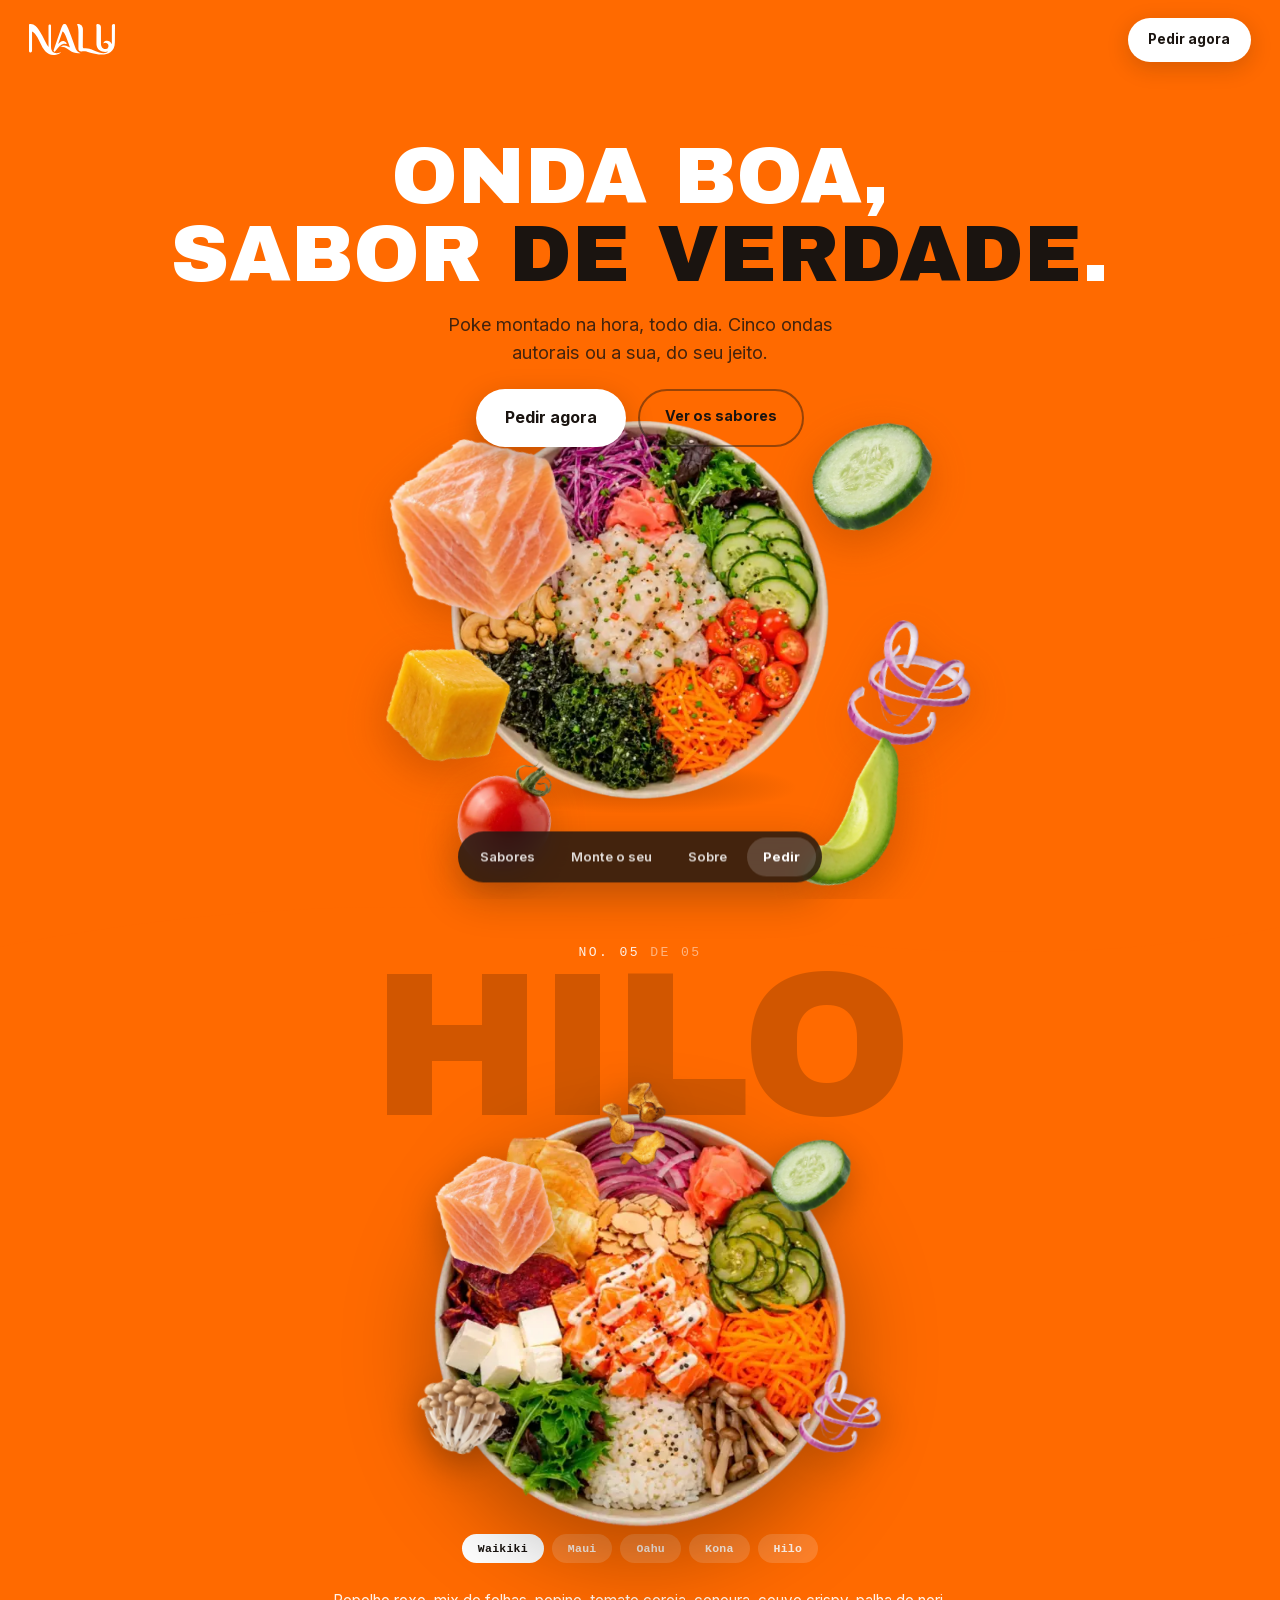
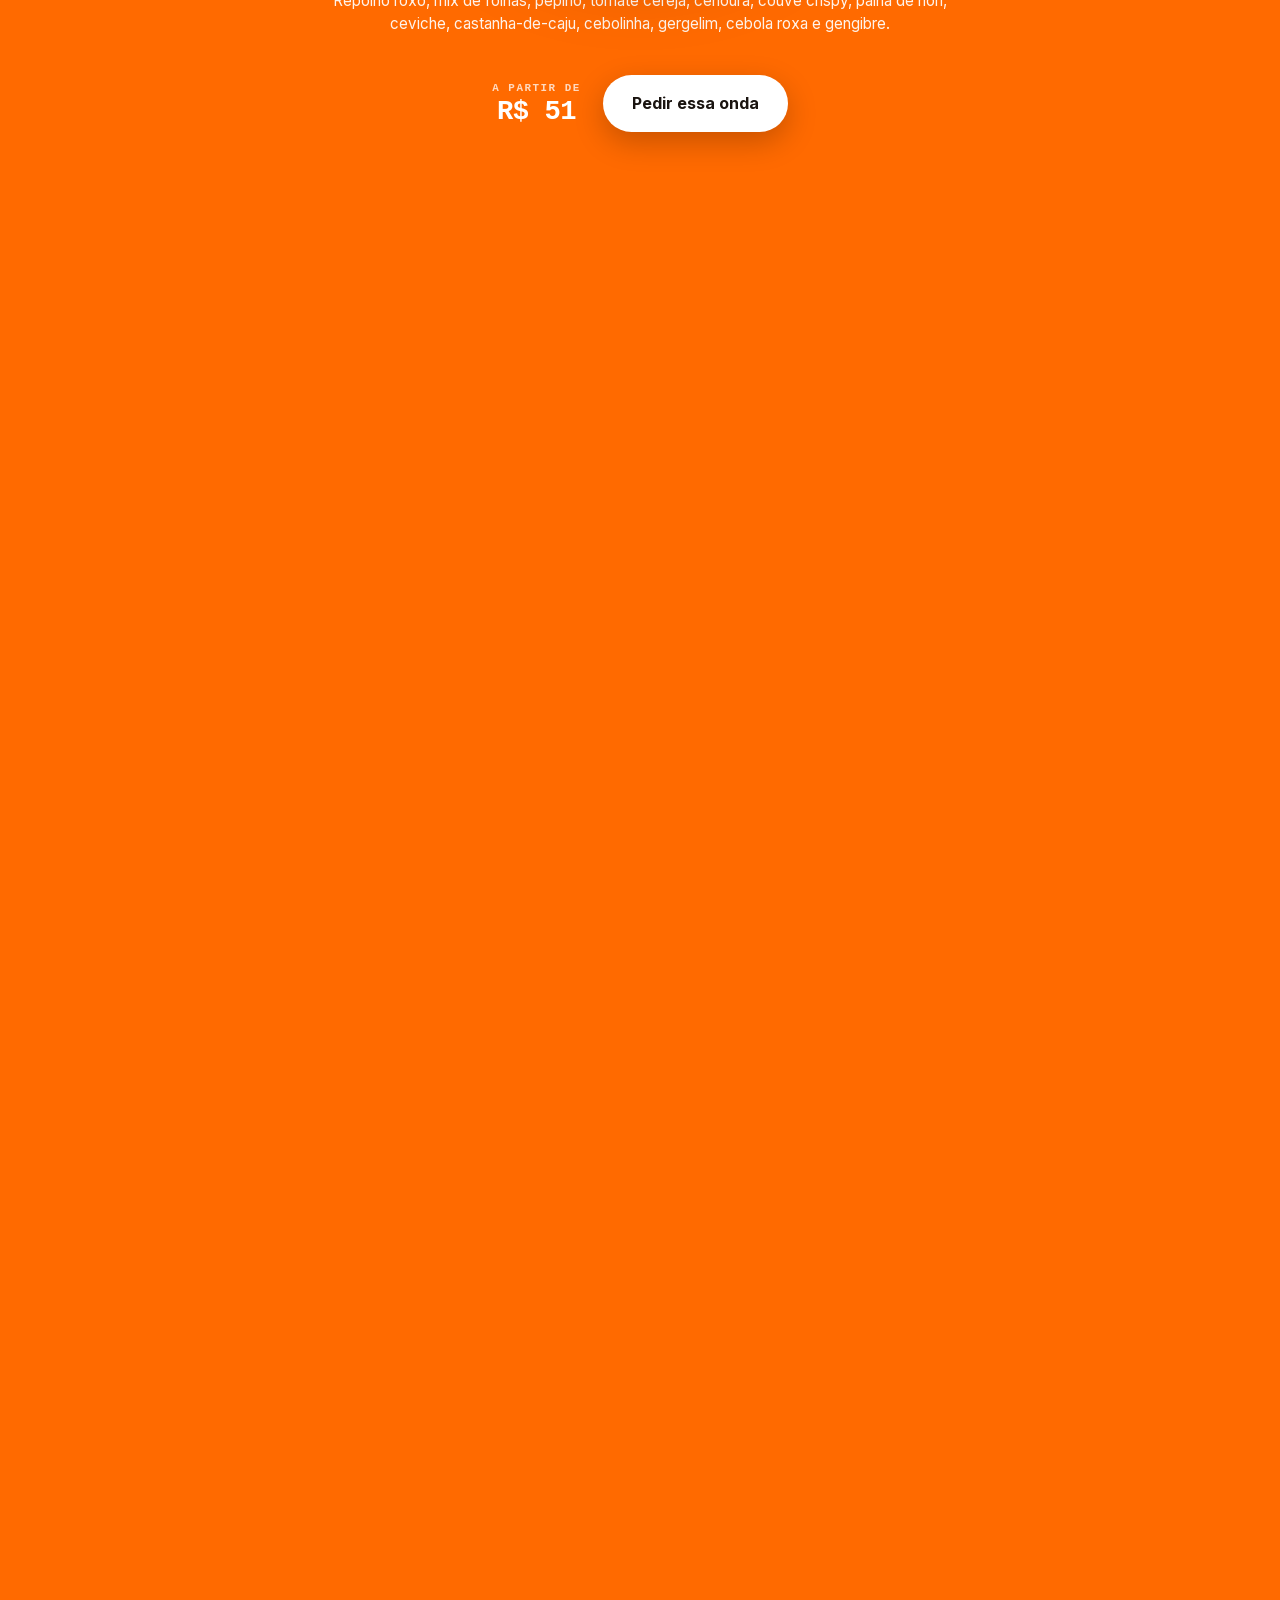
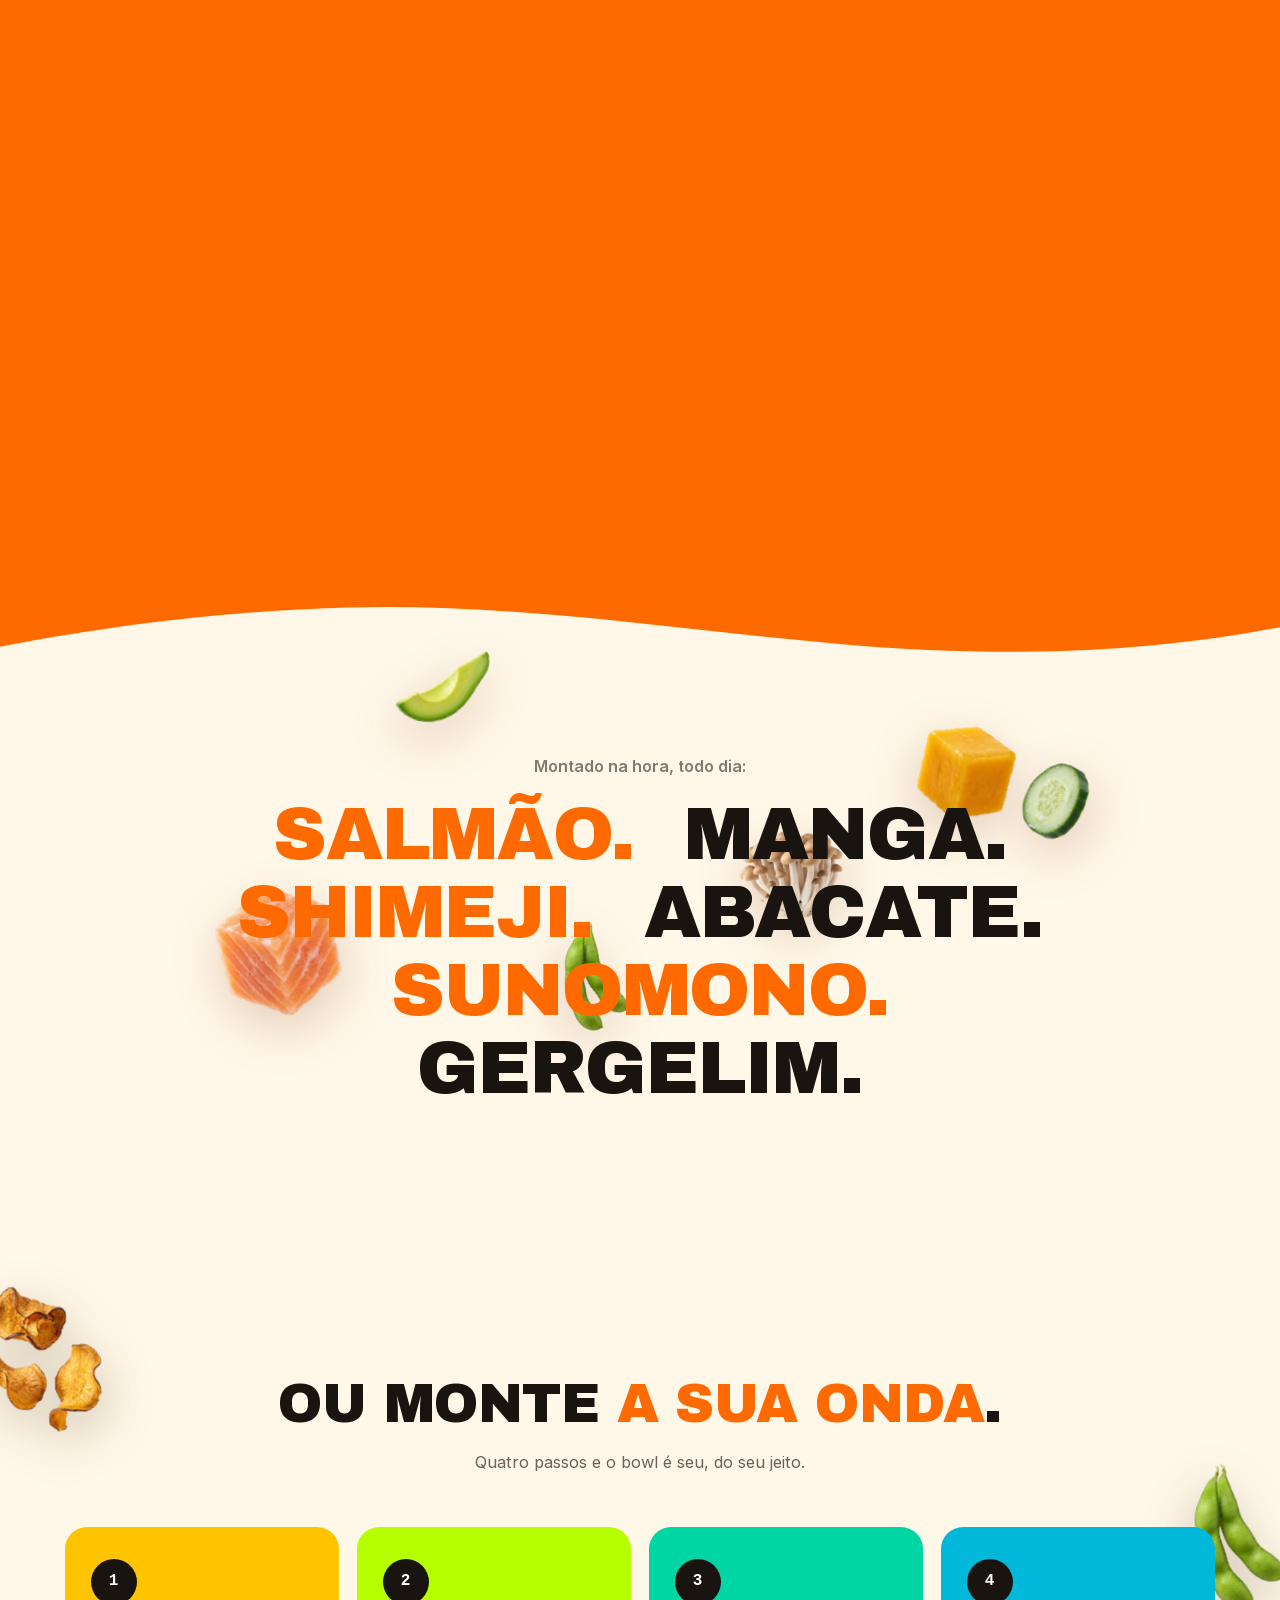
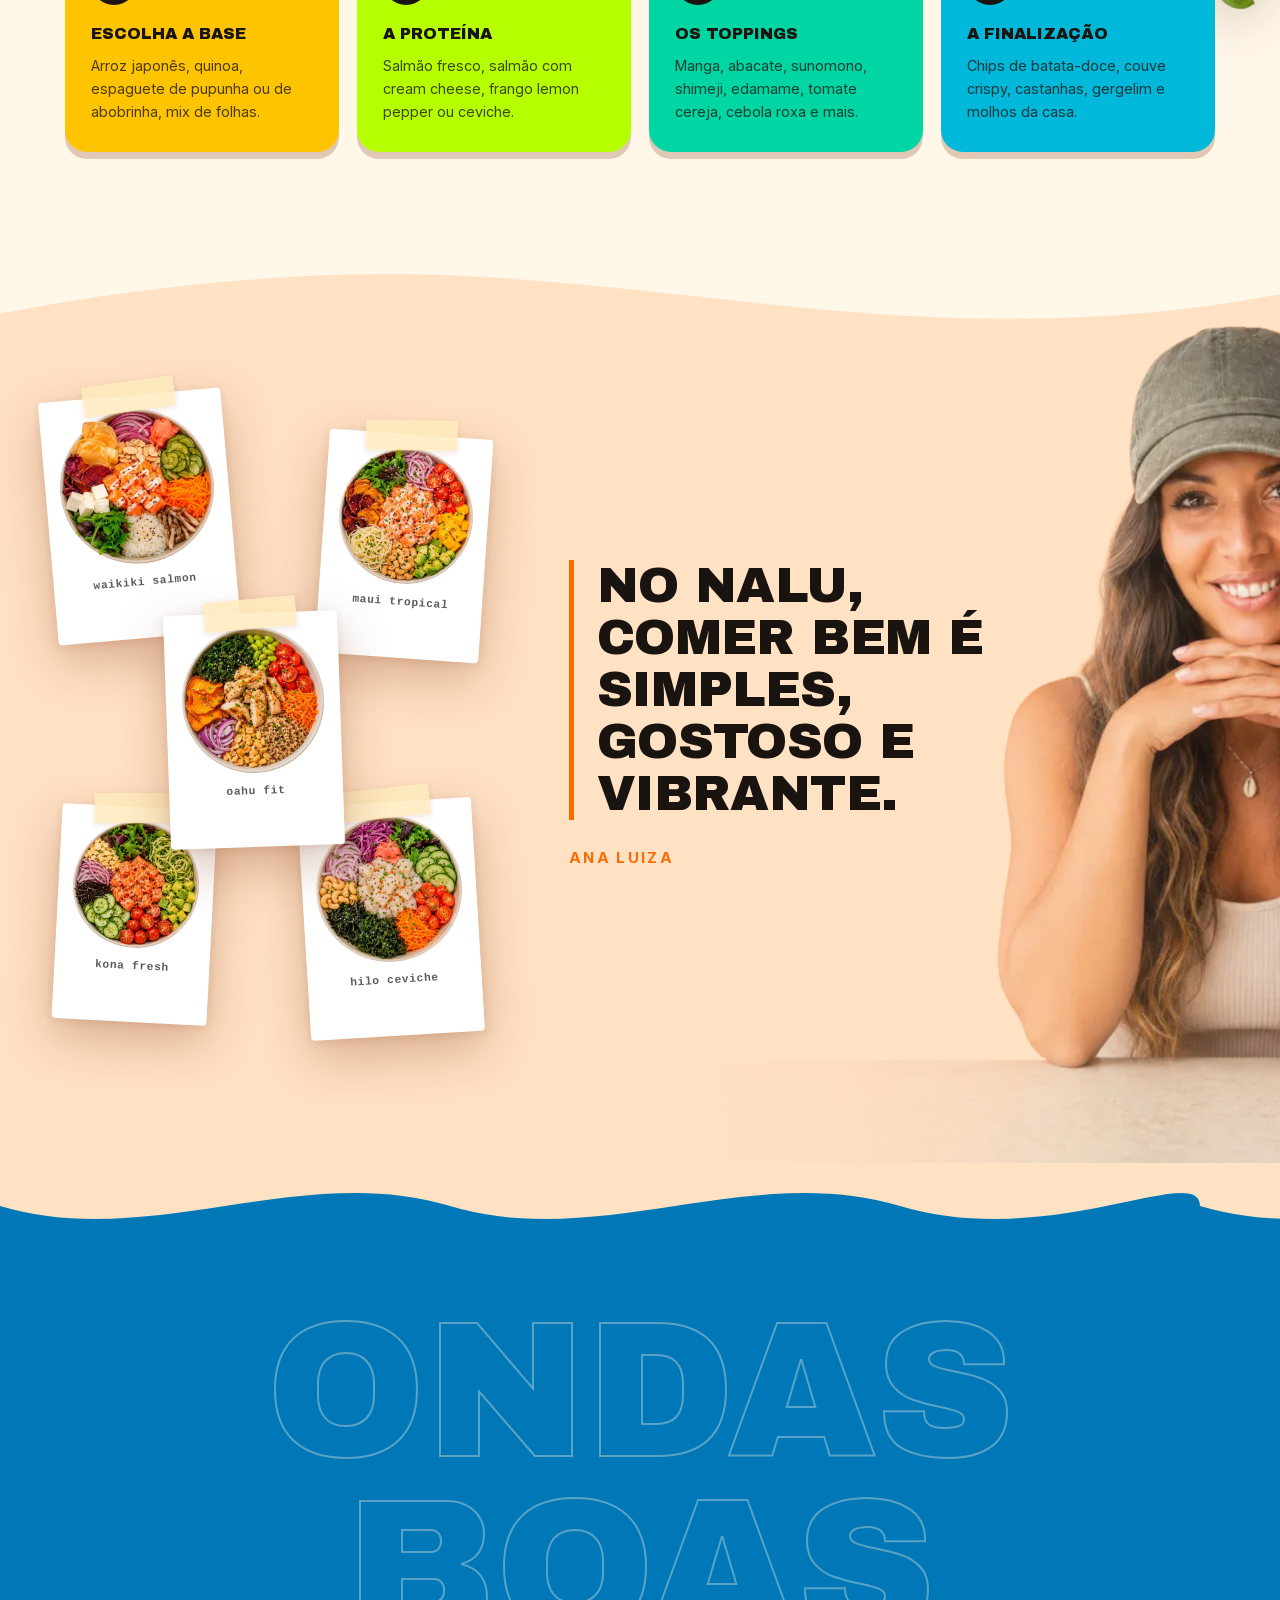
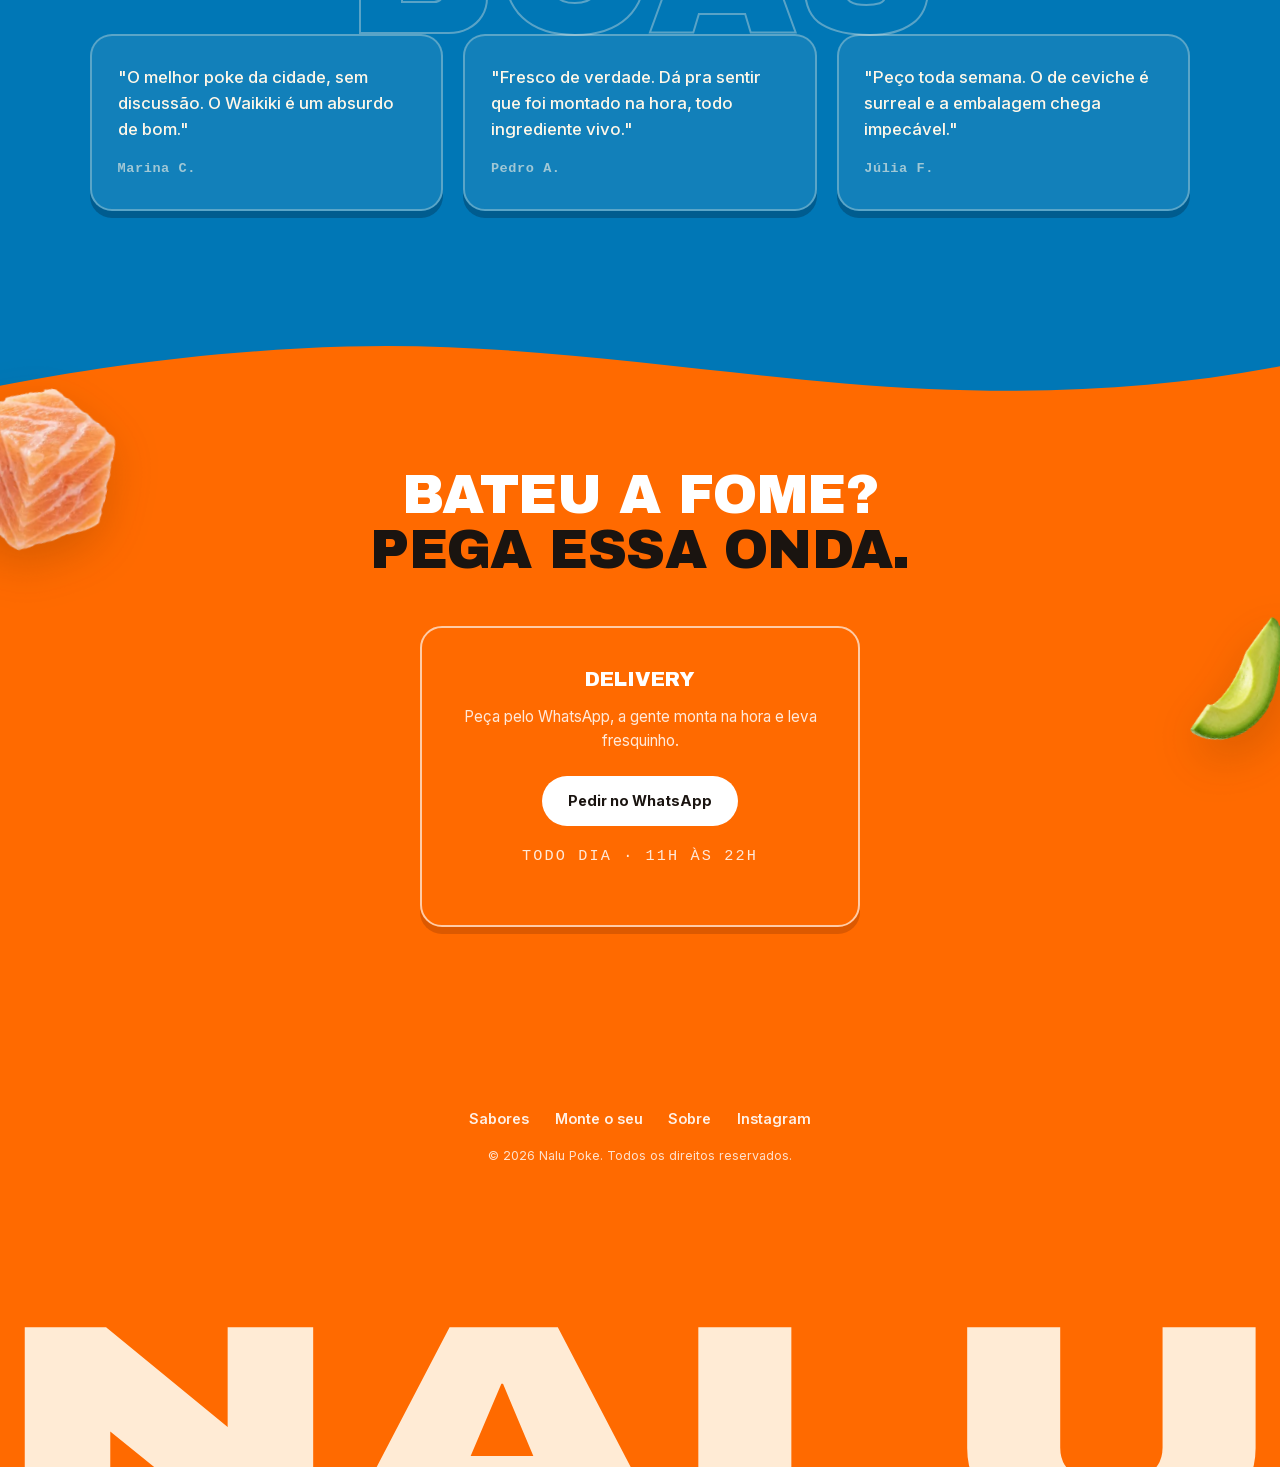
==== commit 3f900d5e: "feat: flavours become a collection the scroll walks through The five flavours were a carousel that a" ====
--- a/nalu-poke/index.html
+++ b/nalu-poke/index.html
@@ -12,7 +12,7 @@
   <link rel="preload" href="assets/fonts/archivo-black-normal.woff2" as="font" type="font/woff2" crossorigin />
   <link rel="preload" href="assets/fonts/inter-normal.woff2" as="font" type="font/woff2" crossorigin />
   <link rel="preload" as="image" fetchpriority="high" imagesrcset="assets/img/poke-hilo-sm.webp 480w, assets/img/poke-hilo.webp 760w" imagesizes="(max-width: 640px) 88vw, 50vh" />
-  <style>@font-face{font-family:'Archivo Black';font-style:normal;font-weight:400;font-display:optional;src:url('../assets/fonts/archivo-black-normal.woff2') format('woff2')}@font-face{font-family:'Inter';font-style:normal;font-weight:100 900;font-display:optional;src:url('../assets/fonts/inter-normal.woff2') format('woff2')}:root{--orange:#FF6A00;--cream:#FFF7E8;--peach:#FFE1C4;--ink:#1A1410;--white:#fff;--font-display:'Archivo Black',system-ui,sans-serif;--font-block:'Archivo Black',system-ui,sans-serif;--font-body:'Inter',system-ui,sans-serif}*{margin:0;padding:0;box-sizing:border-box}html{scroll-behavior:smooth}body{font-family:var(--font-body);color:var(--ink);background-color:var(--orange);line-height:1.6;overflow-x:hidden;transition:background-color .8s ease;-webkit-font-smoothing:antialiased}img{max-width:100%;display:block}.sr-only{position:absolute;width:1px;height:1px;clip:rect(0,0,0,0);overflow:hidden;border:0;padding:0}section{position:relative}.section-title{position:relative;z-index:2;font-family:var(--font-display);font-weight:400;text-transform:uppercase;font-size:clamp(1.8rem,1rem + 3.2vw,3.4rem);line-height:1.02;letter-spacing:-.01em;text-align:center}.section-title em{font-style:normal;color:var(--orange)}.section-title--light{color:var(--white)}.section-title--light em{color:var(--ink)}.section-sub{position:relative;z-index:2;text-align:center;max-width:520px;margin:18px auto 0;color:rgba(26,20,16,.65);font-size:1.02rem}.loader{position:fixed;inset:0;z-index:999;background:var(--orange);display:grid;place-items:center;transition:opacity .55s ease,visibility .55s ease}.loader__circle{width:90px;height:90px;border-radius:50%;background:var(--cream);animation:loaderPulse 0.9s ease-in-out infinite}@keyframes loaderPulse{0%,100%{transform:scale(1)}50%{transform:scale(1.35)}}.loader.is-done{opacity:0;visibility:hidden}.loader.is-done .loader__circle{animation:loaderBloom .6s ease forwards}@keyframes loaderBloom{to{transform:scale(30);opacity:0}}.topbar{position:fixed;top:0;left:0;right:0;z-index:90;display:flex;align-items:center;justify-content:space-between;padding:1.1rem 1.8rem}.topbar__brand img{width:86px;height:auto;filter:brightness(0) invert(1)}.topbar__cta{font-weight:700;font-size:.85rem;text-decoration:none;color:var(--ink);background:var(--white);border-radius:999px;padding:.7rem 1.3rem;box-shadow:0 6px 22px rgba(26,20,16,.18);transition:transform .25s ease}.topbar__cta:hover{transform:translateY(-2px) rotate(-1deg)}body.on-light .topbar__brand img{filter:none}.dock{--dock-gap:18px;position:fixed;left:50%;bottom:var(--dock-gap);transform:translateX(-50%);z-index:90;display:flex;align-items:center;gap:4px;background:rgba(26,20,16,.82);backdrop-filter:blur(10px);-webkit-backdrop-filter:blur(10px);border-radius:999px;padding:6px;box-shadow:0 14px 40px rgba(26,20,16,.3)}@supports (top:100dvh){.dock{top:calc(100dvh - var(--dock-gap));bottom:auto;transform:translate(-50%,-100%)}}.dock a{color:rgba(255,255,255,.85);text-decoration:none;font-size:.82rem;font-weight:600;padding:.55rem 1rem;border-radius:999px;transition:background .25s,color .25s;white-space:nowrap}.dock a:hover{background:rgba(255,255,255,.12);color:var(--white)}.dock a.is-active{background:rgba(255,255,255,.16);color:var(--white)}.dock .dock__cta{background:var(--orange);color:var(--white);font-weight:700}.dock .dock__cta:hover{background:#ff7d1f}.hero{min-height:100svh;display:flex;flex-direction:column;align-items:center;justify-content:center;padding:6.5rem 1.5rem 5.5rem;overflow:hidden}.hero__title{font-family:var(--font-display);font-weight:400;text-transform:uppercase;font-size:clamp(2.2rem,1rem + 5vw,5rem);line-height:.98;color:var(--white);text-align:center;position:relative;z-index:3}.hero__title em{font-style:normal;color:var(--ink)}.hero__line{display:block;overflow:hidden}.hero__line>*{display:inline}.hero__line{opacity:0;transform:translateY(40px) rotate(1.5deg);filter:blur(6px)}body.is-loaded .hero__line{animation:lineUp .9s cubic-bezier(.22,1,.36,1) forwards}body.is-loaded .hero__line--2{animation-delay:.14s}@keyframes lineUp{to{opacity:1;transform:none;filter:blur(0)}}.hero__scene{position:relative;width:min(50vh,78vw);aspect-ratio:1;margin-top:clamp(-1.6rem,-2vw,-.6rem);z-index:2}.hero__bowl{width:100%;height:auto;animation:bowlSpin 70s linear infinite}.hero__scene::before{content:'';position:absolute;left:8%;right:8%;bottom:-4%;height:14%;border-radius:50%;background:radial-gradient(ellipse,rgba(90,30,0,.3),transparent 70%);z-index:-1}.fl{position:absolute;left:var(--x);top:var(--y);width:calc(160px * var(--s));height:auto;transform:rotate(var(--r));filter:drop-shadow(0 14px 20px rgba(120,40,0,.3));will-change:translate;pointer-events:none}.side-fl{position:absolute;left:var(--x);top:var(--y);width:calc(150px * var(--s));height:auto;transform:rotate(var(--r));filter:drop-shadow(0 16px 24px rgba(60,30,0,.22));will-change:translate;pointer-events:none;z-index:1;animation:ingBob 6s ease-in-out infinite}.side-fl[data-speed="0.5"],.side-fl[data-speed="0.55"]{animation-delay:-2.4s;animation-duration:7.5s}@keyframes ingBob{0%,100%{margin-top:0}50%{margin-top:-16px}}.waves{padding:clamp(4rem,8vw,7rem) 0 clamp(5rem,8vw,7rem)}.waves__stage{position:relative;max-width:1200px;margin:0 auto;padding:0 1.5rem;text-align:center}.waves__bigname{font-family:var(--font-block);font-size:clamp(4.4rem,16vw,15rem);line-height:.9;color:rgba(0,0,0,.18);letter-spacing:-.02em;user-select:none;transition:opacity .35s ease}.waves__bigname.is-swapping{opacity:0}.waves__center{display:flex;align-items:center;justify-content:center;gap:clamp(.5rem,3vw,2.5rem);margin-top:clamp(-2.4rem,-6vw,-5rem)}.waves__arrow{flex-shrink:0;width:56px;height:56px;border-radius:50%;border:2px solid rgba(255,255,255,.55);background:rgba(255,255,255,.08);color:var(--white);cursor:pointer;display:grid;place-items:center;transition:background .25s,transform .25s;z-index:5}.waves__arrow:hover{background:rgba(255,255,255,.22);transform:scale(1.08)}.waves__arrow svg{width:22px;height:22px}body.on-light .waves__arrow{border-color:rgba(26,20,16,.4);color:var(--ink);background:rgba(26,20,16,.05)}body.on-light .waves__arrow:hover{background:rgba(26,20,16,.12)}.waves__bowlwrap{position:relative;width:min(46vh,74vw);max-width:560px;aspect-ratio:1;cursor:pointer}.waves__bowl{position:absolute;inset:0;opacity:0;transform:scale(.72) rotate(-150deg);transition:opacity .45s ease,transform .8s cubic-bezier(.34,1.3,.5,1);pointer-events:none}.waves__bowl img{width:100%;height:auto;filter:drop-shadow(0 30px 44px rgba(0,0,0,.3));animation:bowlSpin 60s linear infinite paused}.waves__bowl.is-active{opacity:1;transform:scale(1) rotate(0deg);pointer-events:auto}.waves__bowl.is-active img{animation-play-state:running}.waves__bowlwrap:hover .waves__bowl.is-active{transform:scale(1.05)}@keyframes bowlSpin{to{rotate:360deg}}.waves__orbit{position:absolute;inset:0;pointer-events:none}.waves__orbit .orb{position:absolute;left:var(--x);top:var(--y);width:calc(110px * var(--s));transform:rotate(var(--r)) scale(0);opacity:0;filter:drop-shadow(0 12px 18px rgba(0,0,0,.28));transition:transform .55s cubic-bezier(.34,1.56,.64,1),opacity .4s ease;transition-delay:var(--d,0s)}.waves__orbit .orb.is-in{transform:rotate(var(--r)) scale(1);opacity:1}.waves__bowlwrap:hover .orb.is-in{transform:rotate(calc(var(--r) + 10deg)) scale(1.18) translate(var(--hx,0),var(--hy,0))}.waves__info{max-width:640px;margin:1.6rem auto 0}.waves__ingredients{font-size:.95rem;color:rgba(255,255,255,.92);line-height:1.55;min-height:4.4em;transition:opacity .3s ease}body.on-light .waves__ingredients{color:rgba(26,20,16,.8)}.waves__ingredients.is-swapping{opacity:0}.waves__buy{display:flex;align-items:center;justify-content:center;gap:1.4rem;margin-top:1.2rem;flex-wrap:wrap}.waves__price{color:var(--white);font-weight:600}.waves__price small{opacity:.75;font-size:.8rem;display:block;text-align:left}.waves__price strong{font-family:var(--font-display);font-size:1.7rem;line-height:1}body.on-light .waves__price{color:var(--ink)}.btn-wave{font-weight:700;text-decoration:none;color:var(--ink);background:var(--white);border-radius:999px;padding:1rem 1.8rem;box-shadow:0 10px 30px rgba(0,0,0,.22);transition:transform .25s ease}.btn-wave:hover{transform:translateY(-3px) rotate(-1.2deg)}.waves__dots{display:flex;justify-content:center;gap:.5rem;margin-top:.4rem}.waves__dots button{border:0;cursor:pointer;font-family:var(--font-body);font-size:.78rem;font-weight:700;padding:.5rem 1rem;border-radius:999px;background:rgba(255,255,255,.16);color:rgba(255,255,255,.9);transition:background .25s,color .25s,transform .25s}.waves__dots button:hover{transform:translateY(-2px)}.waves__dots button.is-active{background:var(--white);color:var(--ink)}body.on-light .waves__dots button{background:rgba(26,20,16,.1);color:var(--ink)}body.on-light .waves__dots button.is-active{background:var(--ink);color:var(--white)}.words{padding:clamp(6rem,12vw,10rem) 1.5rem;overflow:hidden}.words__inner{position:relative;max-width:1000px;margin:0 auto;text-align:center}.words__intro{font-weight:600;color:rgba(26,20,16,.55);margin-bottom:1rem}.words__list{font-family:var(--font-display);font-weight:400;text-transform:uppercase;font-size:clamp(2rem,.9rem + 5vw,4.6rem);line-height:1.06;letter-spacing:-.015em}.words__list .w{display:inline-block;margin:0 .18em;opacity:0;transform:translateY(36px) rotate(2deg);filter:blur(5px);transition:opacity .7s ease,transform .7s cubic-bezier(.22,1,.36,1),filter .7s ease}.words__list .w:nth-child(odd){color:var(--orange)}.words__list .w.is-in{opacity:1;transform:none;filter:none}.words__floaters{position:absolute;inset:-18% 0;pointer-events:none}.wf{position:absolute;left:var(--x);top:100%;width:calc(130px * var(--s));transform:rotate(var(--r));will-change:transform;filter:drop-shadow(0 16px 24px rgba(120,40,0,.2))}.build{padding:clamp(4.5rem,9vw,8rem) 1.5rem}.build__grid{position:relative;z-index:2;display:grid;grid-template-columns:repeat(4,1fr);gap:18px;max-width:1150px;margin:3.2rem auto 0}.bstep{background:var(--c,var(--white));border-radius:26px;padding:2rem 1.6rem 1.8rem;box-shadow:0 14px 40px rgba(120,40,0,.14);transform:rotate(var(--tilt));transition:transform .35s cubic-bezier(.34,1.56,.64,1),box-shadow .35s ease}.bstep:hover{transform:rotate(0deg) translateY(-10px) scale(1.03);box-shadow:0 26px 60px rgba(120,40,0,.18)}.bstep__num{display:inline-grid;place-items:center;width:46px;height:46px;border-radius:50%;background:var(--ink);color:var(--white);font-family:var(--font-display);font-weight:400;font-size:1.15rem;margin-bottom:1rem}.bstep h3{font-family:var(--font-display);font-weight:400;text-transform:uppercase;font-size:1rem;margin-bottom:.5rem}.bstep p{font-size:.9rem;color:rgba(26,20,16,.78)}.about{padding:clamp(5rem,10vw,9rem) 1.5rem;overflow:hidden}.about__bg{position:absolute;inset:0}.about__bg img{width:100%;height:100%;object-fit:cover;object-position:center top}.about__bg::after{content:'';position:absolute;inset:0;background:linear-gradient(90deg,rgba(255,225,196,.28) 0%,rgba(255,225,196,.55) 48%,rgba(255,225,196,.94) 72%,var(--peach) 100%)}.about__inner{position:relative;display:grid;grid-template-columns:1fr 1fr;gap:clamp(2rem,5vw,5rem);max-width:1180px;margin:0 auto;align-items:center}.about__gallery{position:relative;min-height:640px}.pol{position:absolute;background:var(--white);padding:14px 14px 46px;border-radius:4px;box-shadow:0 18px 50px rgba(120,40,0,.28),0 2px 8px rgba(120,40,0,.12);transition:transform .4s cubic-bezier(.34,1.56,.64,1)}.pol::before{content:'';position:absolute;top:-14px;left:50%;transform:translateX(-50%) rotate(-3deg);width:92px;height:30px;background:rgba(255,236,190,.85);box-shadow:0 2px 6px rgba(120,40,0,.12);z-index:2}.pol img{border-radius:2px;width:100%;height:auto}.pol figcaption{font-family:var(--font-body);font-weight:600;font-size:.85rem;text-align:center;margin-top:10px;color:rgba(26,20,16,.7)}.pol--1{width:40%;top:0;left:0;transform:rotate(-5deg);z-index:2}.pol--2{width:36%;top:6%;right:4%;transform:rotate(4deg)}.pol--3{width:38%;top:34%;left:26%;transform:rotate(-2deg);z-index:3}.pol--4{width:34%;bottom:2%;left:2%;transform:rotate(3deg)}.pol--5{width:38%;bottom:0;right:6%;transform:rotate(-3.5deg);z-index:2}.pol:hover{transform:rotate(0deg) scale(1.05);z-index:9}.about__copy p{margin-top:1.1rem;color:rgba(26,20,16,.75);max-width:46ch}.about__pull{font-family:var(--font-display);font-weight:400;text-transform:uppercase;font-size:clamp(1.5rem,.8rem + 2.9vw,3.15rem) !important;line-height:1.04;letter-spacing:-.012em;color:var(--ink) !important;border-left:clamp(4px,.45vw,7px) solid var(--orange);padding-left:clamp(.9rem,1.8vw,1.7rem);margin-top:0 !important;max-width:none}.about__sign{font-family:var(--font-body);font-weight:700;text-transform:uppercase;font-size:.92rem !important;letter-spacing:.16em;color:var(--orange) !important;margin-top:1.7rem !important}.reviews{padding:clamp(6rem,11vw,10rem) 1.5rem clamp(5rem,10vw,9rem);overflow:hidden;position:relative}.reviews::before,.reviews::after{content:'';position:absolute;left:0;width:calc(100% + 1200px);height:90px;top:-2px;background:url("data:image/svg+xml,%3Csvg xmlns='http://www.w3.org/2000/svg' viewBox='0 0 1200 90' preserveAspectRatio='none'%3E%3Cpath d='M0,45 C150,90 300,0 450,45 C600,90 750,0 900,45 C1050,90 1200,0 1200,45 L1200,0 L0,0 Z' fill='%23FFE1C4'/%3E%3C/svg%3E") repeat-x;background-size:1200px 90px;animation:waveSlide 16s linear infinite;pointer-events:none}.reviews::after{animation-duration:23s;animation-direction:reverse;opacity:.45;top:-14px}@keyframes waveSlide{to{transform:translateX(-1200px)}}.reviews__bigword{font-family:var(--font-block);font-size:clamp(4.5rem,15vw,13rem);line-height:.92;text-align:center;color:transparent;-webkit-text-stroke:2px rgba(255,247,232,.35);user-select:none}.reviews__grid{display:grid;grid-template-columns:repeat(3,1fr);gap:20px;max-width:1100px;margin:-1.5rem auto 0;position:relative}.rev{background:rgba(255,247,232,.07);border:1px solid rgba(255,247,232,.16);border-radius:22px;padding:1.8rem 1.6rem;color:var(--cream);transform:rotate(var(--tilt));transition:transform .35s ease,background .35s ease}.rev:hover{transform:rotate(0deg) translateY(-6px);background:rgba(255,247,232,.12)}.rev p{font-family:var(--font-body);font-weight:500;font-size:1.05rem;line-height:1.55}.rev cite{display:block;margin-top:1rem;font-style:normal;font-weight:600;font-size:.85rem;color:rgba(255,247,232,.6)}.order{padding:clamp(5rem,10vw,8rem) 1.5rem clamp(6rem,11vw,9rem)}.order__cards{position:relative;z-index:2;display:grid;grid-template-columns:1fr 1fr;gap:20px;max-width:860px;margin:3rem auto 0}.ocard{border:2px dashed rgba(255,255,255,.5);border-radius:26px;padding:2.2rem 2rem;text-align:center;color:var(--white);transition:border-color .3s,background .3s,transform .3s}.ocard:hover{border-color:var(--white);background:rgba(255,255,255,.07);transform:translateY(-4px)}.ocard h3{font-family:var(--font-display);font-weight:400;text-transform:uppercase;font-size:1.25rem;margin-bottom:.6rem}.ocard p{font-size:.95rem;color:rgba(255,255,255,.85);margin-bottom:1.4rem}.ocard__btn{display:inline-block;font-weight:700;font-size:.9rem;text-decoration:none;color:var(--ink);background:var(--white);border-radius:999px;padding:.85rem 1.6rem;transition:transform .25s ease}.ocard__btn:hover{transform:translateY(-2px) rotate(-1deg)}.ocard__btn--ghost{background:transparent;color:var(--white);border:2px solid rgba(255,255,255,.6)}.footer{position:relative;padding:clamp(3rem,6vw,5rem) 1.5rem 0;overflow:hidden;text-align:center}.footer__links{display:flex;justify-content:center;gap:1.6rem;margin:1.6rem 0 1rem;flex-wrap:wrap}.footer__links a{color:rgba(255,255,255,.9);text-decoration:none;font-weight:600;font-size:.9rem}.footer__links a:hover{text-decoration:underline}.footer__copy{color:rgba(255,255,255,.8);font-size:.78rem;padding-bottom:4.5rem}.footer__logotype{display:block;width:100vw;height:clamp(120px,24vw,340px);margin:0 calc(50% - 50vw);user-select:none}.footer__logotype text{font-family:var(--font-block);font-size:230px;fill:rgba(255,247,232,.92)}.rv{opacity:0;transform:translateY(30px);transition:opacity .7s ease,transform .7s ease}.rv.is-in{opacity:1;transform:none}@media (max-width:1024px){.build__grid{grid-template-columns:1fr 1fr}.reviews__grid{grid-template-columns:1fr;max-width:560px}.about__inner{grid-template-columns:1fr}.about__gallery{min-height:520px;width:min(100%,480px);margin-inline:auto}.about__bg::after{background:linear-gradient(180deg,rgba(255,225,196,.45) 0%,rgba(255,225,196,.93) 55%,var(--peach) 100%)}.about__copy{text-align:center}.about__copy p{margin-inline:auto}.about__pull{text-align:left}}@media (max-width:640px){.topbar{padding:.9rem 1.1rem}.topbar__brand img{width:70px}.dock{--dock-gap:12px;max-width:calc(100vw - 20px)}.dock a{font-size:.74rem;padding:.5rem .7rem}.hero{padding-top:5.2rem}.hero__scene{width:min(48vh,92vw)}.fl{width:calc(92px * var(--s))}.hero__scrollcue{display:none}.waves__center{gap:.4rem}.waves__arrow{width:44px;height:44px}.waves__bowlwrap{width:min(40vh,78vw)}.waves__orbit .orb{width:calc(78px * var(--s))}.waves__ingredients{font-size:.86rem}.waves__dots{flex-wrap:wrap}.build__grid{grid-template-columns:1fr;max-width:420px}.bstep{transform:none}.order__cards{grid-template-columns:1fr;max-width:420px}.wf{width:calc(84px * var(--s))}.footer__copy{padding-bottom:4.5rem}}@media (prefers-reduced-motion:reduce){*,*::before,*::after{animation:none !important;transition:none !important}.rv,.words__list .w,.hero__line{opacity:1 !important;transform:none !important;filter:none !important}html{scroll-behavior:auto}}/* ONDA: a fronteira entre as secoes. A marca chama Nalu, que e onda, e a forma so existia no topo do reviews. Agora cada secao tem bloco de cor proprio e entrega na seguinte por uma onda, com a cor de quem termina. */section[data-bg],footer[data-bg]{background-color:var(--sec,transparent);transition:background-color .8s ease}.wave-sep{position:absolute;top:-1px;left:0;width:100%;height:clamp(34px,4.6vw,86px);display:block;fill:var(--sec-prev,transparent);transition:fill .8s ease;pointer-events:none;z-index:1}.hero{position:relative;z-index:1}/* os ingredientes passam ATRAS das palavras: antes cobriam SALMAO, SHIMEJI e SUNOMONO e a lista ficava ilegivel no meio da secao */.words__floaters{z-index:0}.words__list{position:relative;z-index:1}.words__intro{position:relative;z-index:1}/* o hero dizia o slogan e mais nada: sem o que e, sem para onde ir */.hero__lede{position:relative;z-index:3;max-width:38ch;margin:1.05rem auto 0;text-align:center;color:rgba(26,20,16,.82);font-size:clamp(.96rem,.88rem + .32vw,1.14rem);line-height:1.5}.hero__ctas{position:relative;z-index:3;display:flex;gap:12px;justify-content:center;flex-wrap:wrap;margin-top:clamp(.9rem,1.8vw,1.6rem)}.hero__ghost{display:inline-block;font-weight:700;font-size:.9rem;text-decoration:none;color:var(--ink);border:2px solid rgba(26,20,16,.45);border-radius:999px;padding:.82rem 1.55rem;transition:transform .25s ease,background .25s ease,border-color .25s ease}.hero__ghost:hover{transform:translateY(-2px);background:rgba(26,20,16,.08);border-color:var(--ink)}body.on-light .hero__lede{color:rgba(26,20,16,.82)}.hero__scene{z-index:2}.hero__lede,.hero__ctas{z-index:4}.hero{padding-bottom:4.2rem}@media (min-width:641px){.hero__scene{width:min(42vh,78vw)}}</style>
+  <style>@font-face{font-family:'Archivo Black';font-style:normal;font-weight:400;font-display:optional;src:url('../assets/fonts/archivo-black-normal.woff2') format('woff2')}@font-face{font-family:'Inter';font-style:normal;font-weight:100 900;font-display:optional;src:url('../assets/fonts/inter-normal.woff2') format('woff2')}:root{--orange:#FF6A00;--cream:#FFF7E8;--peach:#FFE1C4;--ink:#1A1410;--white:#fff;--font-display:'Archivo Black',system-ui,sans-serif;--font-block:'Archivo Black',system-ui,sans-serif;--font-body:'Inter',system-ui,sans-serif}*{margin:0;padding:0;box-sizing:border-box}html{scroll-behavior:smooth}body{font-family:var(--font-body);color:var(--ink);background-color:var(--orange);line-height:1.6;overflow-x:hidden;transition:background-color .8s ease;-webkit-font-smoothing:antialiased}img{max-width:100%;display:block}.sr-only{position:absolute;width:1px;height:1px;clip:rect(0,0,0,0);overflow:hidden;border:0;padding:0}section{position:relative}.section-title{position:relative;z-index:2;font-family:var(--font-display);font-weight:400;text-transform:uppercase;font-size:clamp(1.8rem,1rem + 3.2vw,3.4rem);line-height:1.02;letter-spacing:-.01em;text-align:center}.section-title em{font-style:normal;color:var(--orange)}.section-title--light{color:var(--white)}.section-title--light em{color:var(--ink)}.section-sub{position:relative;z-index:2;text-align:center;max-width:520px;margin:18px auto 0;color:rgba(26,20,16,.65);font-size:1.02rem}.loader{position:fixed;inset:0;z-index:999;background:var(--orange);display:grid;place-items:center;transition:opacity .55s ease,visibility .55s ease}.loader__circle{width:90px;height:90px;border-radius:50%;background:var(--cream);animation:loaderPulse 0.9s ease-in-out infinite}@keyframes loaderPulse{0%,100%{transform:scale(1)}50%{transform:scale(1.35)}}.loader.is-done{opacity:0;visibility:hidden}.loader.is-done .loader__circle{animation:loaderBloom .6s ease forwards}@keyframes loaderBloom{to{transform:scale(30);opacity:0}}.topbar{position:fixed;top:0;left:0;right:0;z-index:90;display:flex;align-items:center;justify-content:space-between;padding:1.1rem 1.8rem}.topbar__brand img{width:86px;height:auto;filter:brightness(0) invert(1)}.topbar__cta{font-weight:700;font-size:.85rem;text-decoration:none;color:var(--ink);background:var(--white);border-radius:999px;padding:.7rem 1.3rem;box-shadow:0 6px 22px rgba(26,20,16,.18);transition:transform .25s ease}.topbar__cta:hover{transform:translateY(-2px) rotate(-1deg)}body.on-light .topbar__brand img{filter:none}.dock{--dock-gap:18px;position:fixed;left:50%;bottom:var(--dock-gap);transform:translateX(-50%);z-index:90;display:flex;align-items:center;gap:4px;background:rgba(26,20,16,.82);backdrop-filter:blur(10px);-webkit-backdrop-filter:blur(10px);border-radius:999px;padding:6px;box-shadow:0 14px 40px rgba(26,20,16,.3)}@supports (top:100dvh){.dock{top:calc(100dvh - var(--dock-gap));bottom:auto;transform:translate(-50%,-100%)}}.dock a{color:rgba(255,255,255,.85);text-decoration:none;font-size:.82rem;font-weight:600;padding:.55rem 1rem;border-radius:999px;transition:background .25s,color .25s;white-space:nowrap}.dock a:hover{background:rgba(255,255,255,.12);color:var(--white)}.dock a.is-active{background:rgba(255,255,255,.16);color:var(--white)}.dock .dock__cta{background:var(--orange);color:var(--white);font-weight:700}.dock .dock__cta:hover{background:#ff7d1f}.hero{min-height:100svh;display:flex;flex-direction:column;align-items:center;justify-content:center;padding:6.5rem 1.5rem 5.5rem;overflow:hidden}.hero__title{font-family:var(--font-display);font-weight:400;text-transform:uppercase;font-size:clamp(2.2rem,1rem + 5vw,5rem);line-height:.98;color:var(--white);text-align:center;position:relative;z-index:3}.hero__title em{font-style:normal;color:var(--ink)}.hero__line{display:block;overflow:hidden}.hero__line>*{display:inline}.hero__line{opacity:0;transform:translateY(40px) rotate(1.5deg);filter:blur(6px)}body.is-loaded .hero__line{animation:lineUp .9s cubic-bezier(.22,1,.36,1) forwards}body.is-loaded .hero__line--2{animation-delay:.14s}@keyframes lineUp{to{opacity:1;transform:none;filter:blur(0)}}.hero__scene{position:relative;width:min(50vh,78vw);aspect-ratio:1;margin-top:clamp(-1.6rem,-2vw,-.6rem);z-index:2}.hero__bowl{width:100%;height:auto;animation:bowlSpin 70s linear infinite}.hero__scene::before{content:'';position:absolute;left:8%;right:8%;bottom:-4%;height:14%;border-radius:50%;background:radial-gradient(ellipse,rgba(90,30,0,.3),transparent 70%);z-index:-1}.fl{position:absolute;left:var(--x);top:var(--y);width:calc(160px * var(--s));height:auto;transform:rotate(var(--r));filter:drop-shadow(0 14px 20px rgba(120,40,0,.3));will-change:translate;pointer-events:none}.side-fl{position:absolute;left:var(--x);top:var(--y);width:calc(150px * var(--s));height:auto;transform:rotate(var(--r));filter:drop-shadow(0 16px 24px rgba(60,30,0,.22));will-change:translate;pointer-events:none;z-index:1;animation:ingBob 6s ease-in-out infinite}.side-fl[data-speed="0.5"],.side-fl[data-speed="0.55"]{animation-delay:-2.4s;animation-duration:7.5s}@keyframes ingBob{0%,100%{margin-top:0}50%{margin-top:-16px}}.waves{padding:clamp(4rem,8vw,7rem) 0 clamp(5rem,8vw,7rem)}.waves__stage{position:relative;max-width:1200px;margin:0 auto;padding:0 1.5rem;text-align:center}.waves__bigname{font-family:var(--font-block);font-size:clamp(4.4rem,16vw,15rem);line-height:.9;color:rgba(0,0,0,.18);letter-spacing:-.02em;user-select:none;transition:opacity .35s ease}.waves__bigname.is-swapping{opacity:0}.waves__center{display:flex;align-items:center;justify-content:center;gap:clamp(.5rem,3vw,2.5rem);margin-top:clamp(-2.4rem,-6vw,-5rem)}.waves__arrow{flex-shrink:0;width:56px;height:56px;border-radius:50%;border:2px solid rgba(255,255,255,.55);background:rgba(255,255,255,.08);color:var(--white);cursor:pointer;display:grid;place-items:center;transition:background .25s,transform .25s;z-index:5}.waves__arrow:hover{background:rgba(255,255,255,.22);transform:scale(1.08)}.waves__arrow svg{width:22px;height:22px}body.on-light .waves__arrow{border-color:rgba(26,20,16,.4);color:var(--ink);background:rgba(26,20,16,.05)}body.on-light .waves__arrow:hover{background:rgba(26,20,16,.12)}.waves__bowlwrap{position:relative;width:min(46vh,74vw);max-width:560px;aspect-ratio:1;cursor:pointer}.waves__bowl{position:absolute;inset:0;opacity:0;transform:scale(.72) rotate(-150deg);transition:opacity .45s ease,transform .8s cubic-bezier(.34,1.3,.5,1);pointer-events:none}.waves__bowl img{width:100%;height:auto;filter:drop-shadow(0 30px 44px rgba(0,0,0,.3));animation:bowlSpin 60s linear infinite paused}.waves__bowl.is-active{opacity:1;transform:scale(1) rotate(0deg);pointer-events:auto}.waves__bowl.is-active img{animation-play-state:running}.waves__bowlwrap:hover .waves__bowl.is-active{transform:scale(1.05)}@keyframes bowlSpin{to{rotate:360deg}}.waves__orbit{position:absolute;inset:0;pointer-events:none}.waves__orbit .orb{position:absolute;left:var(--x);top:var(--y);width:calc(110px * var(--s));transform:rotate(var(--r)) scale(0);opacity:0;filter:drop-shadow(0 12px 18px rgba(0,0,0,.28));transition:transform .55s cubic-bezier(.34,1.56,.64,1),opacity .4s ease;transition-delay:var(--d,0s)}.waves__orbit .orb.is-in{transform:rotate(var(--r)) scale(1);opacity:1}.waves__bowlwrap:hover .orb.is-in{transform:rotate(calc(var(--r) + 10deg)) scale(1.18) translate(var(--hx,0),var(--hy,0))}.waves__info{max-width:640px;margin:1.6rem auto 0}.waves__ingredients{font-size:.95rem;color:rgba(255,255,255,.92);line-height:1.55;min-height:4.4em;transition:opacity .3s ease}body.on-light .waves__ingredients{color:rgba(26,20,16,.8)}.waves__ingredients.is-swapping{opacity:0}.waves__buy{display:flex;align-items:center;justify-content:center;gap:1.4rem;margin-top:1.2rem;flex-wrap:wrap}.waves__price{color:var(--white);font-weight:600}.waves__price small{opacity:.75;font-size:.8rem;display:block;text-align:left}.waves__price strong{font-family:var(--font-display);font-size:1.7rem;line-height:1}body.on-light .waves__price{color:var(--ink)}.btn-wave{font-weight:700;text-decoration:none;color:var(--ink);background:var(--white);border-radius:999px;padding:1rem 1.8rem;box-shadow:0 10px 30px rgba(0,0,0,.22);transition:transform .25s ease}.btn-wave:hover{transform:translateY(-3px) rotate(-1.2deg)}.waves__dots{display:flex;justify-content:center;gap:.5rem;margin-top:.4rem}.waves__dots button{border:0;cursor:pointer;font-family:var(--font-body);font-size:.78rem;font-weight:700;padding:.5rem 1rem;border-radius:999px;background:rgba(255,255,255,.16);color:rgba(255,255,255,.9);transition:background .25s,color .25s,transform .25s}.waves__dots button:hover{transform:translateY(-2px)}.waves__dots button.is-active{background:var(--white);color:var(--ink)}body.on-light .waves__dots button{background:rgba(26,20,16,.1);color:var(--ink)}body.on-light .waves__dots button.is-active{background:var(--ink);color:var(--white)}.words{padding:clamp(6rem,12vw,10rem) 1.5rem;overflow:hidden}.words__inner{position:relative;max-width:1000px;margin:0 auto;text-align:center}.words__intro{font-weight:600;color:rgba(26,20,16,.55);margin-bottom:1rem}.words__list{font-family:var(--font-display);font-weight:400;text-transform:uppercase;font-size:clamp(2rem,.9rem + 5vw,4.6rem);line-height:1.06;letter-spacing:-.015em}.words__list .w{display:inline-block;margin:0 .18em;opacity:0;transform:translateY(36px) rotate(2deg);filter:blur(5px);transition:opacity .7s ease,transform .7s cubic-bezier(.22,1,.36,1),filter .7s ease}.words__list .w:nth-child(odd){color:var(--orange)}.words__list .w.is-in{opacity:1;transform:none;filter:none}.words__floaters{position:absolute;inset:-18% 0;pointer-events:none}.wf{position:absolute;left:var(--x);top:100%;width:calc(130px * var(--s));transform:rotate(var(--r));will-change:transform;filter:drop-shadow(0 16px 24px rgba(120,40,0,.2))}.build{padding:clamp(4.5rem,9vw,8rem) 1.5rem}.build__grid{position:relative;z-index:2;display:grid;grid-template-columns:repeat(4,1fr);gap:18px;max-width:1150px;margin:3.2rem auto 0}.bstep{background:var(--c,var(--white));border-radius:26px;padding:2rem 1.6rem 1.8rem;box-shadow:0 14px 40px rgba(120,40,0,.14);transform:rotate(var(--tilt));transition:transform .35s cubic-bezier(.34,1.56,.64,1),box-shadow .35s ease}.bstep:hover{transform:rotate(0deg) translateY(-10px) scale(1.03);box-shadow:0 26px 60px rgba(120,40,0,.18)}.bstep__num{display:inline-grid;place-items:center;width:46px;height:46px;border-radius:50%;background:var(--ink);color:var(--white);font-family:var(--font-display);font-weight:400;font-size:1.15rem;margin-bottom:1rem}.bstep h3{font-family:var(--font-display);font-weight:400;text-transform:uppercase;font-size:1rem;margin-bottom:.5rem}.bstep p{font-size:.9rem;color:rgba(26,20,16,.78)}.about{padding:clamp(5rem,10vw,9rem) 1.5rem;overflow:hidden}.about__bg{position:absolute;inset:0}.about__bg img{width:100%;height:100%;object-fit:cover;object-position:center top}.about__bg::after{content:'';position:absolute;inset:0;background:linear-gradient(90deg,rgba(255,225,196,.28) 0%,rgba(255,225,196,.55) 48%,rgba(255,225,196,.94) 72%,var(--peach) 100%)}.about__inner{position:relative;display:grid;grid-template-columns:1fr 1fr;gap:clamp(2rem,5vw,5rem);max-width:1180px;margin:0 auto;align-items:center}.about__gallery{position:relative;min-height:640px}.pol{position:absolute;background:var(--white);padding:14px 14px 46px;border-radius:4px;box-shadow:0 18px 50px rgba(120,40,0,.28),0 2px 8px rgba(120,40,0,.12);transition:transform .4s cubic-bezier(.34,1.56,.64,1)}.pol::before{content:'';position:absolute;top:-14px;left:50%;transform:translateX(-50%) rotate(-3deg);width:92px;height:30px;background:rgba(255,236,190,.85);box-shadow:0 2px 6px rgba(120,40,0,.12);z-index:2}.pol img{border-radius:2px;width:100%;height:auto}.pol figcaption{font-family:var(--font-body);font-weight:600;font-size:.85rem;text-align:center;margin-top:10px;color:rgba(26,20,16,.7)}.pol--1{width:40%;top:0;left:0;transform:rotate(-5deg);z-index:2}.pol--2{width:36%;top:6%;right:4%;transform:rotate(4deg)}.pol--3{width:38%;top:34%;left:26%;transform:rotate(-2deg);z-index:3}.pol--4{width:34%;bottom:2%;left:2%;transform:rotate(3deg)}.pol--5{width:38%;bottom:0;right:6%;transform:rotate(-3.5deg);z-index:2}.pol:hover{transform:rotate(0deg) scale(1.05);z-index:9}.about__copy p{margin-top:1.1rem;color:rgba(26,20,16,.75);max-width:46ch}.about__pull{font-family:var(--font-display);font-weight:400;text-transform:uppercase;font-size:clamp(1.5rem,.8rem + 2.9vw,3.15rem) !important;line-height:1.04;letter-spacing:-.012em;color:var(--ink) !important;border-left:clamp(4px,.45vw,7px) solid var(--orange);padding-left:clamp(.9rem,1.8vw,1.7rem);margin-top:0 !important;max-width:none}.about__sign{font-family:var(--font-body);font-weight:700;text-transform:uppercase;font-size:.92rem !important;letter-spacing:.16em;color:var(--orange) !important;margin-top:1.7rem !important}.reviews{padding:clamp(6rem,11vw,10rem) 1.5rem clamp(5rem,10vw,9rem);overflow:hidden;position:relative}.reviews::before,.reviews::after{content:'';position:absolute;left:0;width:calc(100% + 1200px);height:90px;top:-2px;background:url("data:image/svg+xml,%3Csvg xmlns='http://www.w3.org/2000/svg' viewBox='0 0 1200 90' preserveAspectRatio='none'%3E%3Cpath d='M0,45 C150,90 300,0 450,45 C600,90 750,0 900,45 C1050,90 1200,0 1200,45 L1200,0 L0,0 Z' fill='%23FFE1C4'/%3E%3C/svg%3E") repeat-x;background-size:1200px 90px;animation:waveSlide 16s linear infinite;pointer-events:none}.reviews::after{animation-duration:23s;animation-direction:reverse;opacity:.45;top:-14px}@keyframes waveSlide{to{transform:translateX(-1200px)}}.reviews__bigword{font-family:var(--font-block);font-size:clamp(4.5rem,15vw,13rem);line-height:.92;text-align:center;color:transparent;-webkit-text-stroke:2px rgba(255,247,232,.35);user-select:none}.reviews__grid{display:grid;grid-template-columns:repeat(3,1fr);gap:20px;max-width:1100px;margin:-1.5rem auto 0;position:relative}.rev{background:rgba(255,247,232,.07);border:1px solid rgba(255,247,232,.16);border-radius:22px;padding:1.8rem 1.6rem;color:var(--cream);transform:rotate(var(--tilt));transition:transform .35s ease,background .35s ease}.rev:hover{transform:rotate(0deg) translateY(-6px);background:rgba(255,247,232,.12)}.rev p{font-family:var(--font-body);font-weight:500;font-size:1.05rem;line-height:1.55}.rev cite{display:block;margin-top:1rem;font-style:normal;font-weight:600;font-size:.85rem;color:rgba(255,247,232,.6)}.order{padding:clamp(5rem,10vw,8rem) 1.5rem clamp(6rem,11vw,9rem)}.order__cards{position:relative;z-index:2;display:grid;grid-template-columns:1fr 1fr;gap:20px;max-width:860px;margin:3rem auto 0}.ocard{border:2px dashed rgba(255,255,255,.5);border-radius:26px;padding:2.2rem 2rem;text-align:center;color:var(--white);transition:border-color .3s,background .3s,transform .3s}.ocard:hover{border-color:var(--white);background:rgba(255,255,255,.07);transform:translateY(-4px)}.ocard h3{font-family:var(--font-display);font-weight:400;text-transform:uppercase;font-size:1.25rem;margin-bottom:.6rem}.ocard p{font-size:.95rem;color:rgba(255,255,255,.85);margin-bottom:1.4rem}.ocard__btn{display:inline-block;font-weight:700;font-size:.9rem;text-decoration:none;color:var(--ink);background:var(--white);border-radius:999px;padding:.85rem 1.6rem;transition:transform .25s ease}.ocard__btn:hover{transform:translateY(-2px) rotate(-1deg)}.ocard__btn--ghost{background:transparent;color:var(--white);border:2px solid rgba(255,255,255,.6)}.footer{position:relative;padding:clamp(3rem,6vw,5rem) 1.5rem 0;overflow:hidden;text-align:center}.footer__links{display:flex;justify-content:center;gap:1.6rem;margin:1.6rem 0 1rem;flex-wrap:wrap}.footer__links a{color:rgba(255,255,255,.9);text-decoration:none;font-weight:600;font-size:.9rem}.footer__links a:hover{text-decoration:underline}.footer__copy{color:rgba(255,255,255,.8);font-size:.78rem;padding-bottom:4.5rem}.footer__logotype{display:block;width:100vw;height:clamp(120px,24vw,340px);margin:0 calc(50% - 50vw);user-select:none}.footer__logotype text{font-family:var(--font-block);font-size:230px;fill:rgba(255,247,232,.92)}.rv{opacity:0;transform:translateY(30px);transition:opacity .7s ease,transform .7s ease}.rv.is-in{opacity:1;transform:none}@media (max-width:1024px){.build__grid{grid-template-columns:1fr 1fr}.reviews__grid{grid-template-columns:1fr;max-width:560px}.about__inner{grid-template-columns:1fr}.about__gallery{min-height:520px;width:min(100%,480px);margin-inline:auto}.about__bg::after{background:linear-gradient(180deg,rgba(255,225,196,.45) 0%,rgba(255,225,196,.93) 55%,var(--peach) 100%)}.about__copy{text-align:center}.about__copy p{margin-inline:auto}.about__pull{text-align:left}}@media (max-width:640px){.topbar{padding:.9rem 1.1rem}.topbar__brand img{width:70px}.dock{--dock-gap:12px;max-width:calc(100vw - 20px)}.dock a{font-size:.74rem;padding:.5rem .7rem}.hero{padding-top:5.2rem}.hero__scene{width:min(48vh,92vw)}.fl{width:calc(92px * var(--s))}.hero__scrollcue{display:none}.waves__center{gap:.4rem}.waves__arrow{width:44px;height:44px}.waves__bowlwrap{width:min(40vh,78vw)}.waves__orbit .orb{width:calc(78px * var(--s))}.waves__ingredients{font-size:.86rem}.waves__dots{flex-wrap:wrap}.build__grid{grid-template-columns:1fr;max-width:420px}.bstep{transform:none}.order__cards{grid-template-columns:1fr;max-width:420px}.wf{width:calc(84px * var(--s))}.footer__copy{padding-bottom:4.5rem}}@media (prefers-reduced-motion:reduce){*,*::before,*::after{animation:none !important;transition:none !important}.rv,.words__list .w,.hero__line{opacity:1 !important;transform:none !important;filter:none !important}html{scroll-behavior:auto}}/* ONDA: a fronteira entre as secoes. A marca chama Nalu, que e onda, e a forma so existia no topo do reviews. Agora cada secao tem bloco de cor proprio e entrega na seguinte por uma onda, com a cor de quem termina. */section[data-bg],footer[data-bg]{background-color:var(--sec,transparent);transition:background-color .8s ease}.wave-sep{position:absolute;top:-1px;left:0;width:100%;height:clamp(34px,4.6vw,86px);display:block;fill:var(--sec-prev,transparent);transition:fill .8s ease;pointer-events:none;z-index:1}.hero{position:relative;z-index:1}/* os ingredientes passam ATRAS das palavras: antes cobriam SALMAO, SHIMEJI e SUNOMONO e a lista ficava ilegivel no meio da secao */.words__floaters{z-index:0}.words__list{position:relative;z-index:1}.words__intro{position:relative;z-index:1}/* o hero dizia o slogan e mais nada: sem o que e, sem para onde ir */.hero__lede{position:relative;z-index:3;max-width:38ch;margin:1.05rem auto 0;text-align:center;color:rgba(26,20,16,.82);font-size:clamp(.96rem,.88rem + .32vw,1.14rem);line-height:1.5}.hero__ctas{position:relative;z-index:3;display:flex;gap:12px;justify-content:center;flex-wrap:wrap;margin-top:clamp(.9rem,1.8vw,1.6rem)}.hero__ghost{display:inline-block;font-weight:700;font-size:.9rem;text-decoration:none;color:var(--ink);border:2px solid rgba(26,20,16,.45);border-radius:999px;padding:.82rem 1.55rem;transition:transform .25s ease,background .25s ease,border-color .25s ease}.hero__ghost:hover{transform:translateY(-2px);background:rgba(26,20,16,.08);border-color:var(--ink)}body.on-light .hero__lede{color:rgba(26,20,16,.82)}.hero__scene{z-index:2}.hero__lede,.hero__ctas{z-index:4}.hero{padding-bottom:4.2rem}@media (min-width:641px){.hero__scene{width:min(42vh,78vw)}}/* numero, preco e rotulo ganham voz propria. Mono do sistema: zero byte baixado, e e a familia da ficha tecnica, nao a da interface. */:root{--font-meta:ui-monospace,'SF Mono',SFMono-Regular,Menlo,'Roboto Mono',monospace}.ocard__meta,.pol figcaption,.rev cite,.waves__dots button,.wave-no{font-family:var(--font-meta);letter-spacing:.02em}.waves__price strong{font-family:var(--font-meta);font-weight:700;letter-spacing:-.02em}.waves__price small{font-family:var(--font-meta);text-transform:uppercase;letter-spacing:.14em;font-size:.68rem}.bstep__num{font-family:var(--font-meta);font-weight:700;font-size:1rem}.waves__dots button{font-size:.72rem}.pol figcaption{font-size:.7rem;letter-spacing:.06em}.rev cite{letter-spacing:.04em}.ocard__meta{font-size:.74rem;text-transform:uppercase;letter-spacing:.14em;color:rgba(255,255,255,.72);margin:1.1rem 0 0}.order__cards{grid-template-columns:minmax(0,440px);justify-content:center}/* havia tres linguagens de caixa: colorida com sombra borrada, translucida de borda fina e tracejada. Agora todas tem a mesma aresta e a mesma sombra solida, que e o que da cara de impresso em vez de cara de componente. */.bstep{box-shadow:0 7px 0 rgba(120,40,0,.22);border-radius:22px}.bstep:hover{box-shadow:0 14px 0 rgba(120,40,0,.22)}.rev{border:2px solid rgba(255,247,232,.3);border-radius:22px;box-shadow:0 7px 0 rgba(0,40,70,.35)}.rev:hover{box-shadow:0 14px 0 rgba(0,40,70,.35)}.ocard{border:2px solid rgba(255,255,255,.65);border-radius:22px;box-shadow:0 7px 0 rgba(140,50,0,.3)}.ocard:hover{box-shadow:0 14px 0 rgba(140,50,0,.3)}/* o gradiente apagava a foto inteira: a fundadora existia no HTML, nao na tela */.about__bg img{object-position:72% top}.about__bg::after{background:linear-gradient(90deg,rgba(255,225,196,.96) 0%,rgba(255,225,196,.82) 34%,rgba(255,225,196,.34) 62%,rgba(255,225,196,.12) 100%)}/* a foto ocupa a faixa da direita e o conteudo recua: antes ela estava apagada por um gradiente, e ao aparecer passou por cima da citacao */@media (min-width:1025px){.about__bg{left:auto;right:0;width:46%}.about__bg img{object-position:70% top}.about__bg::after{background:linear-gradient(90deg,var(--peach) 0%,rgba(255,225,196,.86) 26%,rgba(255,225,196,.22) 62%,rgba(255,225,196,0) 100%)}.about__inner{max-width:1080px;margin-right:auto;margin-left:max(1.5rem,calc(50vw - 640px));padding-right:clamp(40px,8vw,130px)}}/* a secao de pedido perdeu metade do conteudo e ficou com o dobro do ar */.order{padding-bottom:clamp(3rem,6vw,5rem)}/* o sabor era um bowl com o nome em marca d'agua e chips de filtro. Com numeral ele vira peca de uma colecao de cinco, que e o que a secao promete */.wave-no{position:relative;z-index:2;font-size:.82rem;letter-spacing:.18em;text-transform:uppercase;color:var(--white);opacity:.9;margin-bottom:.5rem}.wave-no i{font-style:normal;opacity:.55}body.on-light .wave-no{color:var(--ink)}.waves__bigname{margin-top:-.08em}/* O carrossel trocava sozinho a cada 7s: o visitante assistia. Agora, no desktop, a secao prende e o scroll percorre os cinco sabores, trocando o bowl e a cor do site junto. No toque continua swipe, pra nao prender o dedo. */@media (min-width:1025px){body.waves-scroll .waves{height:calc(100svh * 5);padding:0}body.waves-scroll .waves__stage{position:sticky;top:0;height:100svh;display:flex;flex-direction:column;align-items:center;justify-content:center;max-width:1200px;padding:clamp(3rem,5vw,4.5rem) 1.5rem clamp(4.5rem,7vw,6rem)}body.waves-scroll .waves__arrow{display:none}body.waves-scroll .waves__center{margin-top:clamp(-1.6rem,-4vw,-3.2rem)}body.waves-scroll .waves__dots button{cursor:pointer}}/* no celular a citacao fica POR CIMA da foto, entao ela volta a ser fundo: o gradiente vertical que ja existia, reposto depois da regra do desktop */@media (max-width:1024px){.about__bg img{object-position:center top}.about__bg::after{background:linear-gradient(180deg,rgba(255,225,196,.52) 0%,rgba(255,225,196,.95) 52%,var(--peach) 100%)}}</style>
 </head>
 <body>
 <svg width="0" height="0" style="position:absolute" aria-hidden="true" focusable="false">
@@ -77,6 +77,7 @@
       <h2 class="sr-only">Nossos sabores</h2>
 
       <div class="waves__stage" id="wavesStage">
+        <p class="wave-no" aria-hidden="true"><span id="waveNo">No. 05</span> <i>de 05</i></p>
         <div class="waves__bigname" aria-hidden="true" id="waveName">HILO</div>
 
         <div class="waves__center">
@@ -188,7 +189,7 @@
       </div>
     </section>
 
-    <!-- REVIEWS — [A PREENCHER: trocar por avaliações reais do iFood/Google antes de publicar] -->
+    <!-- REVIEWS (depoimentos de demonstração; ver README antes de usar comercialmente) -->
     <section class="reviews" data-bg="#0077B6">
 
       <div class="reviews__bigword" aria-hidden="true">ONDAS<br />BOAS</div>
@@ -218,13 +219,9 @@
       <div class="order__cards">
         <div class="ocard">
           <h3>Delivery</h3>
-          <p>Peça pelo WhatsApp ou iFood e receba em casa, fresquinho.</p>
+          <p>Peça pelo WhatsApp, a gente monta na hora e leva fresquinho.</p>
           <a class="ocard__btn" href="https://wa.me/5500000000000?text=Oi!%20Quero%20pedir%20um%20poke%20%F0%9F%8C%8A" target="_blank" rel="noopener">Pedir no WhatsApp</a>
-        </div>
-        <div class="ocard">
-          <h3>Retirada</h3>
-          <p>[A PREENCHER: endereço da loja]<br />Seg a Sáb · 11h às 22h</p>
-          <a class="ocard__btn ocard__btn--ghost" href="#" rel="noopener">Ver no mapa</a>
+          <p class="ocard__meta">Todo dia · 11h às 22h</p>
         </div>
       </div>
     </section>
@@ -247,6 +244,6 @@
     </svg>
   </footer>
 
-  <script src="scripts/main.js" defer></script>
+  <script src="scripts/main.js?v=2" defer></script>
 </body>
 </html>
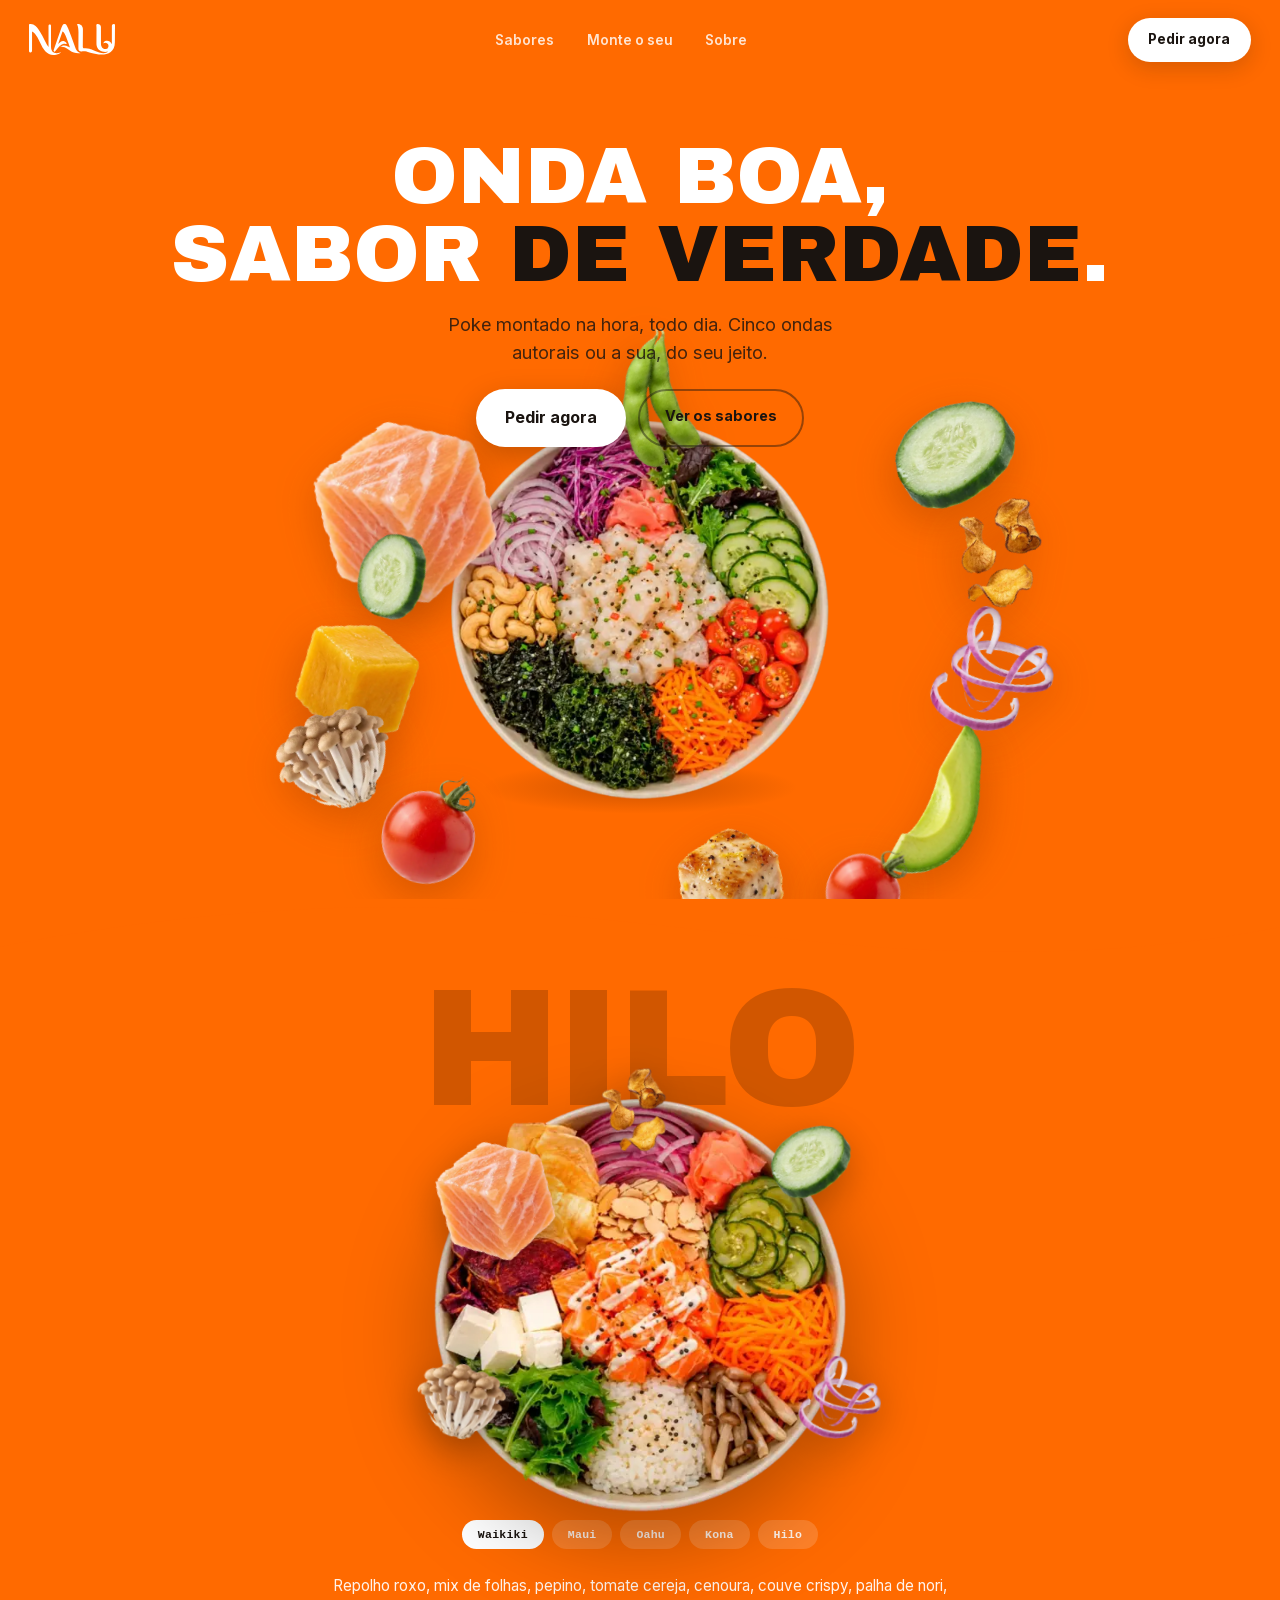
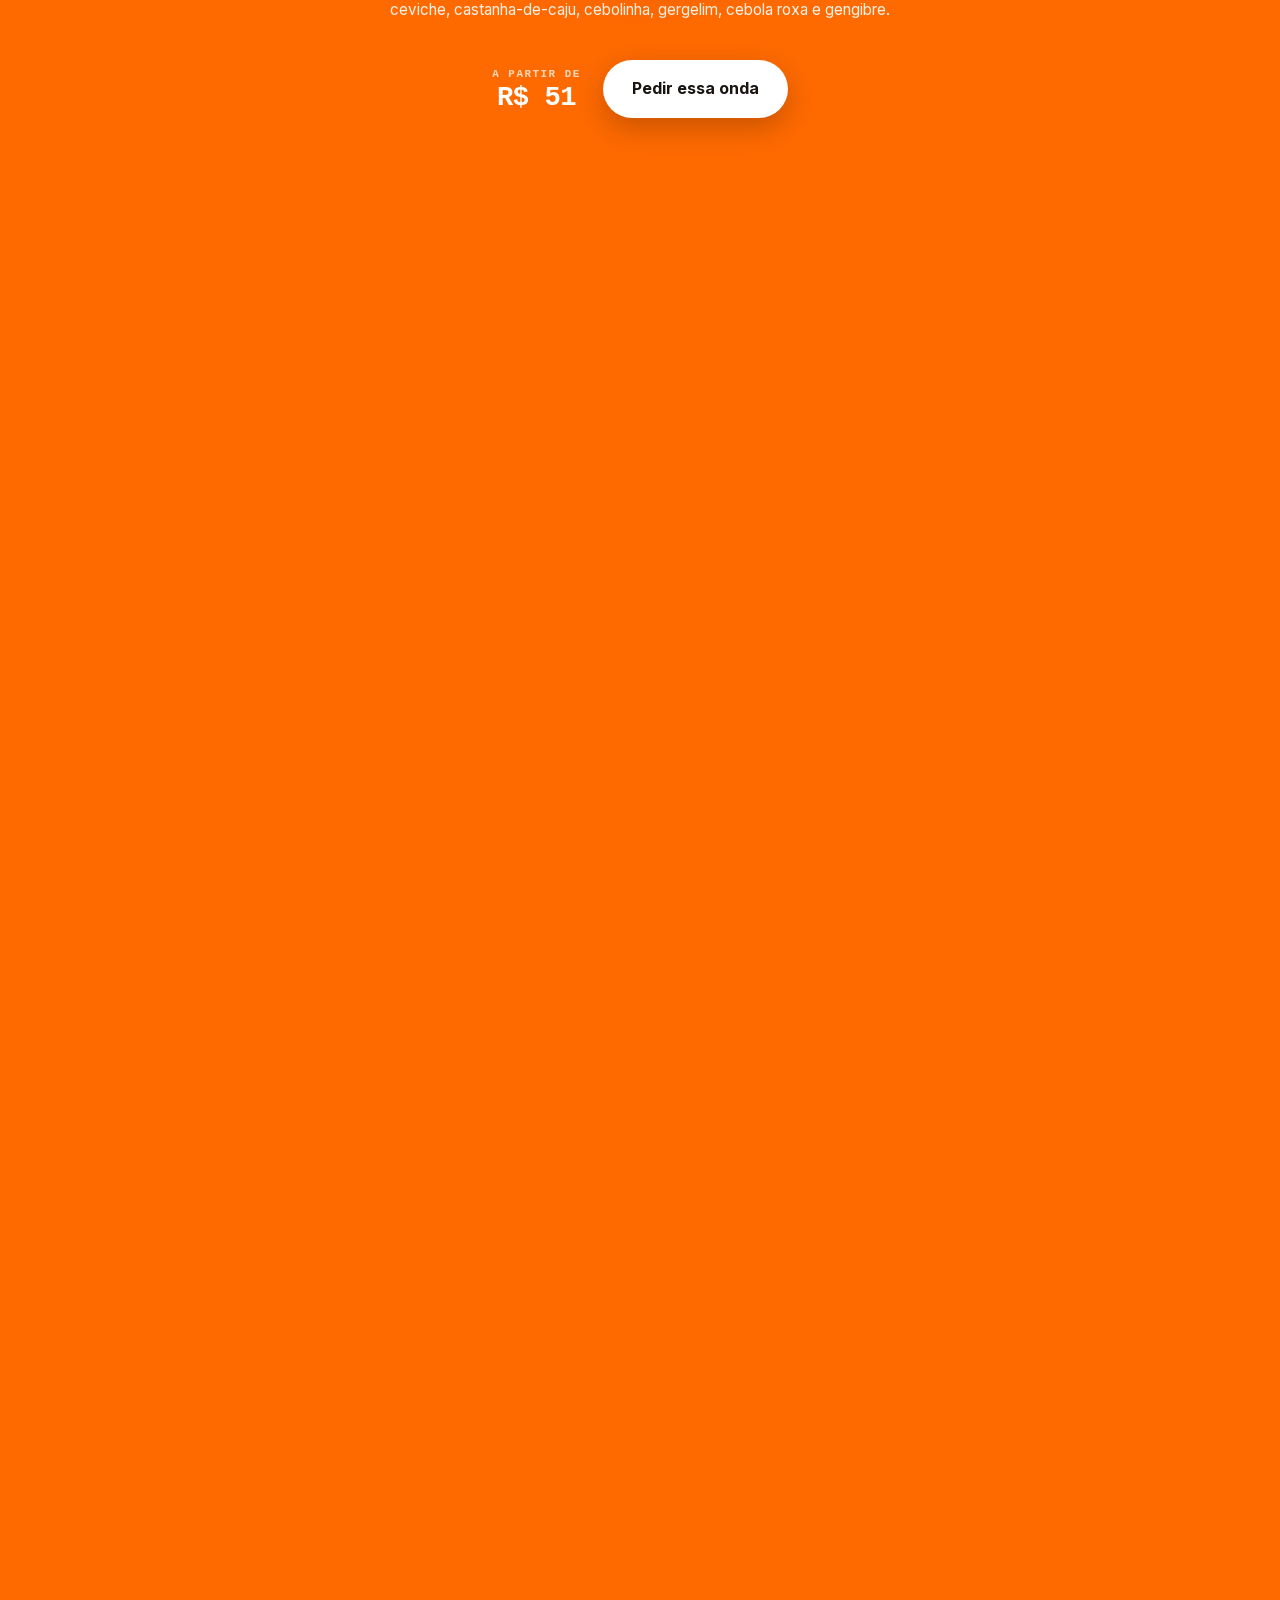
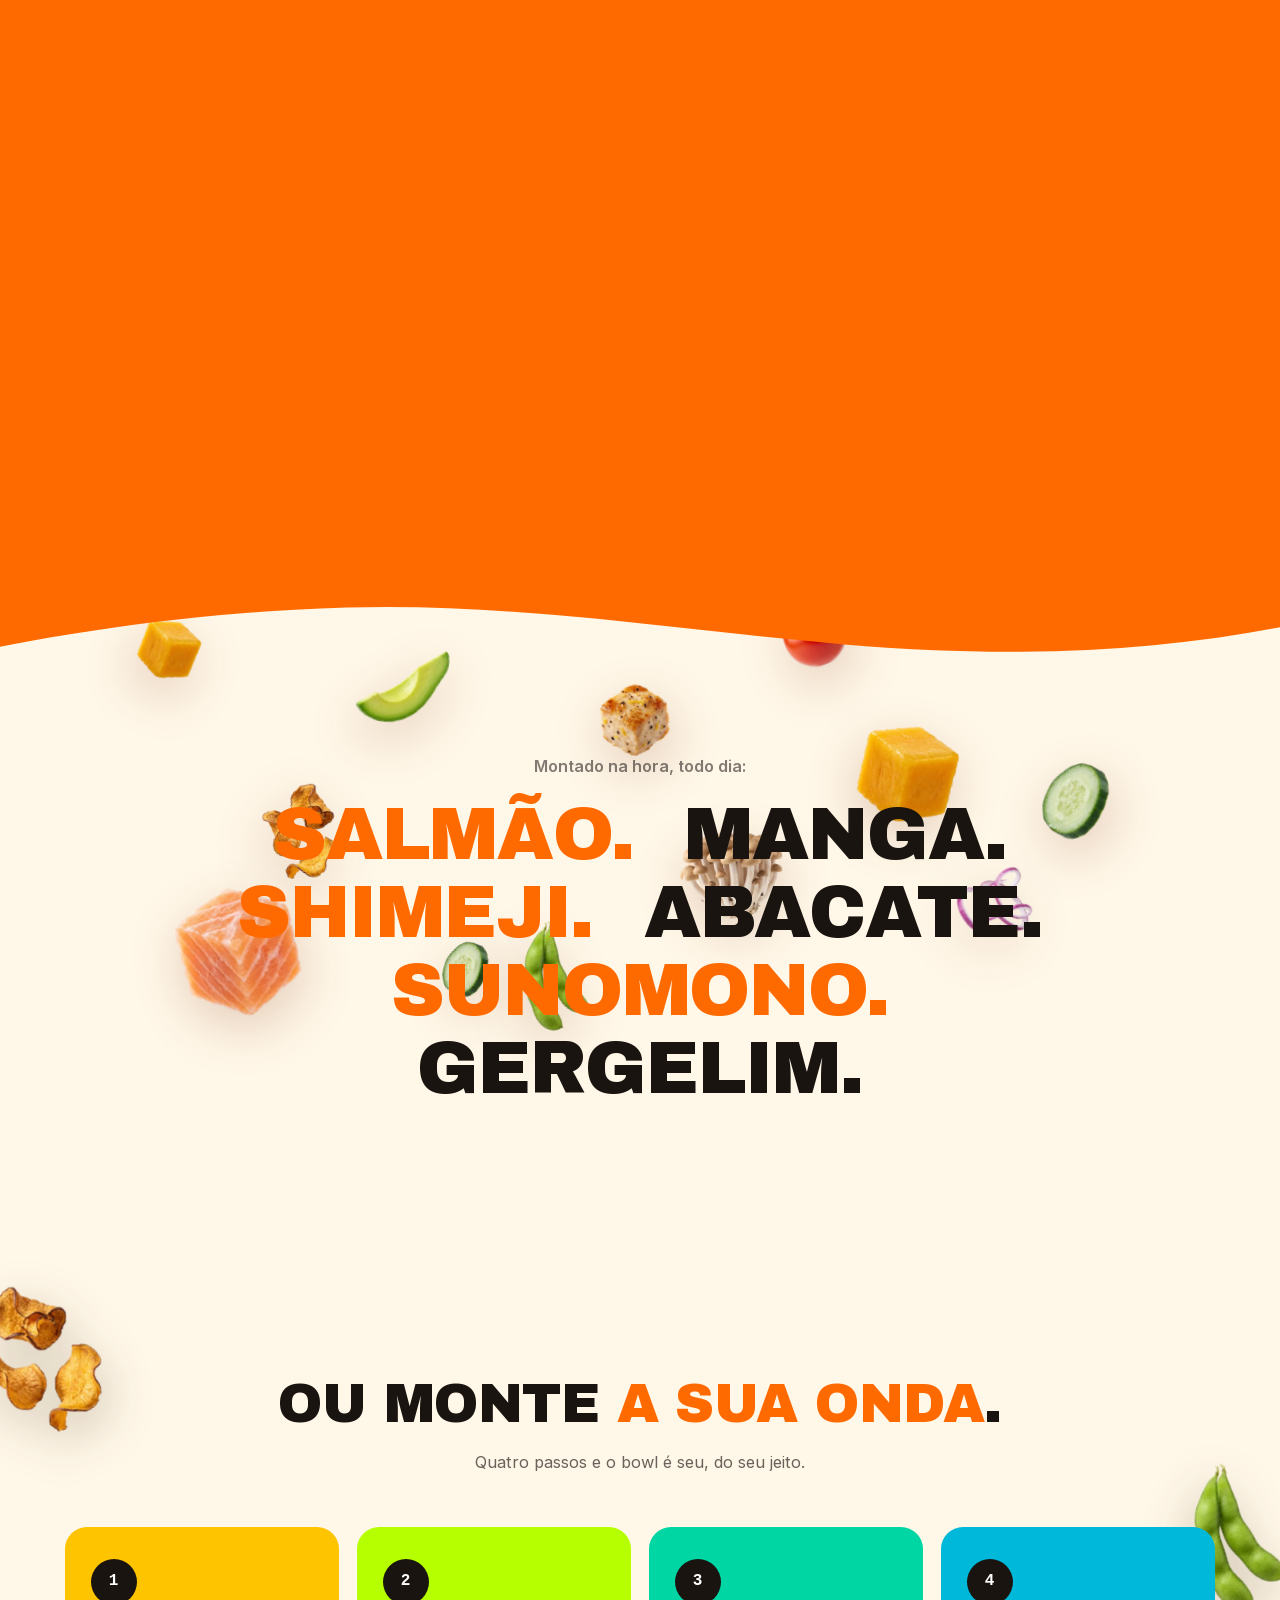
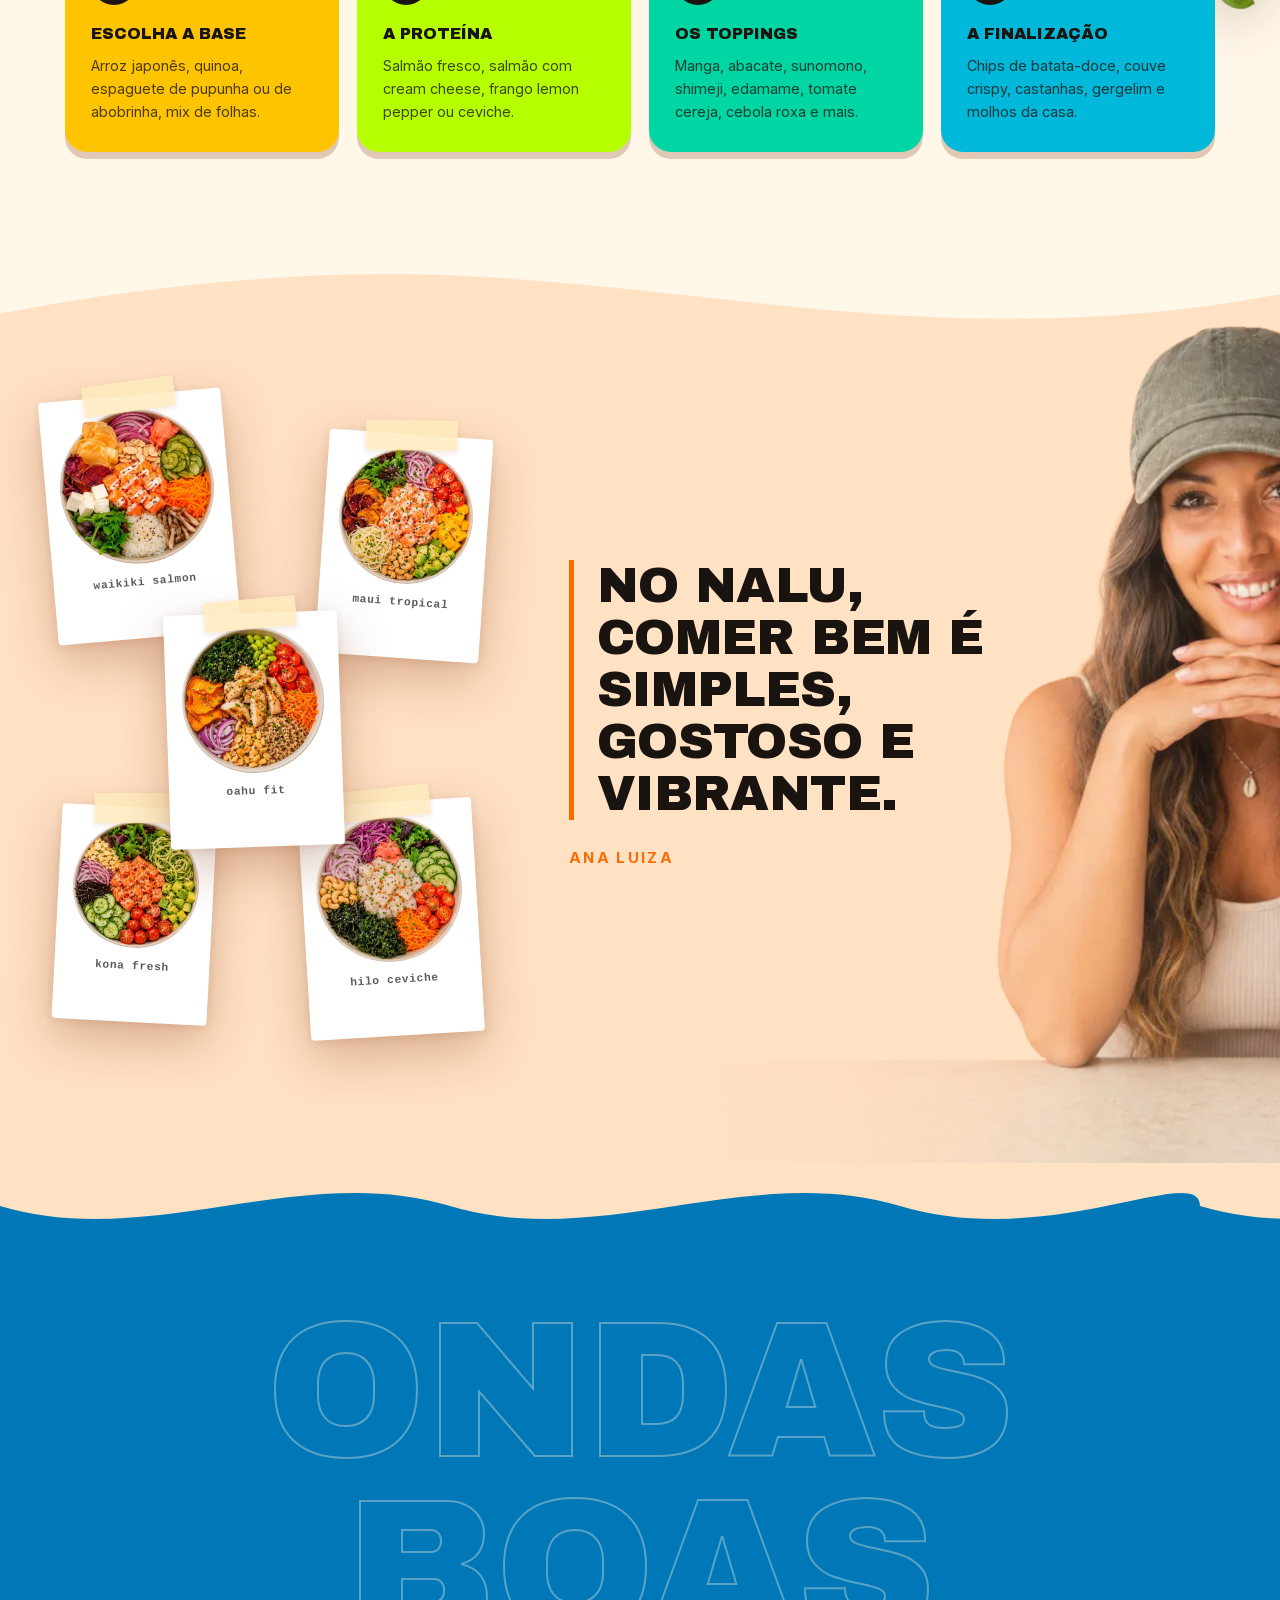
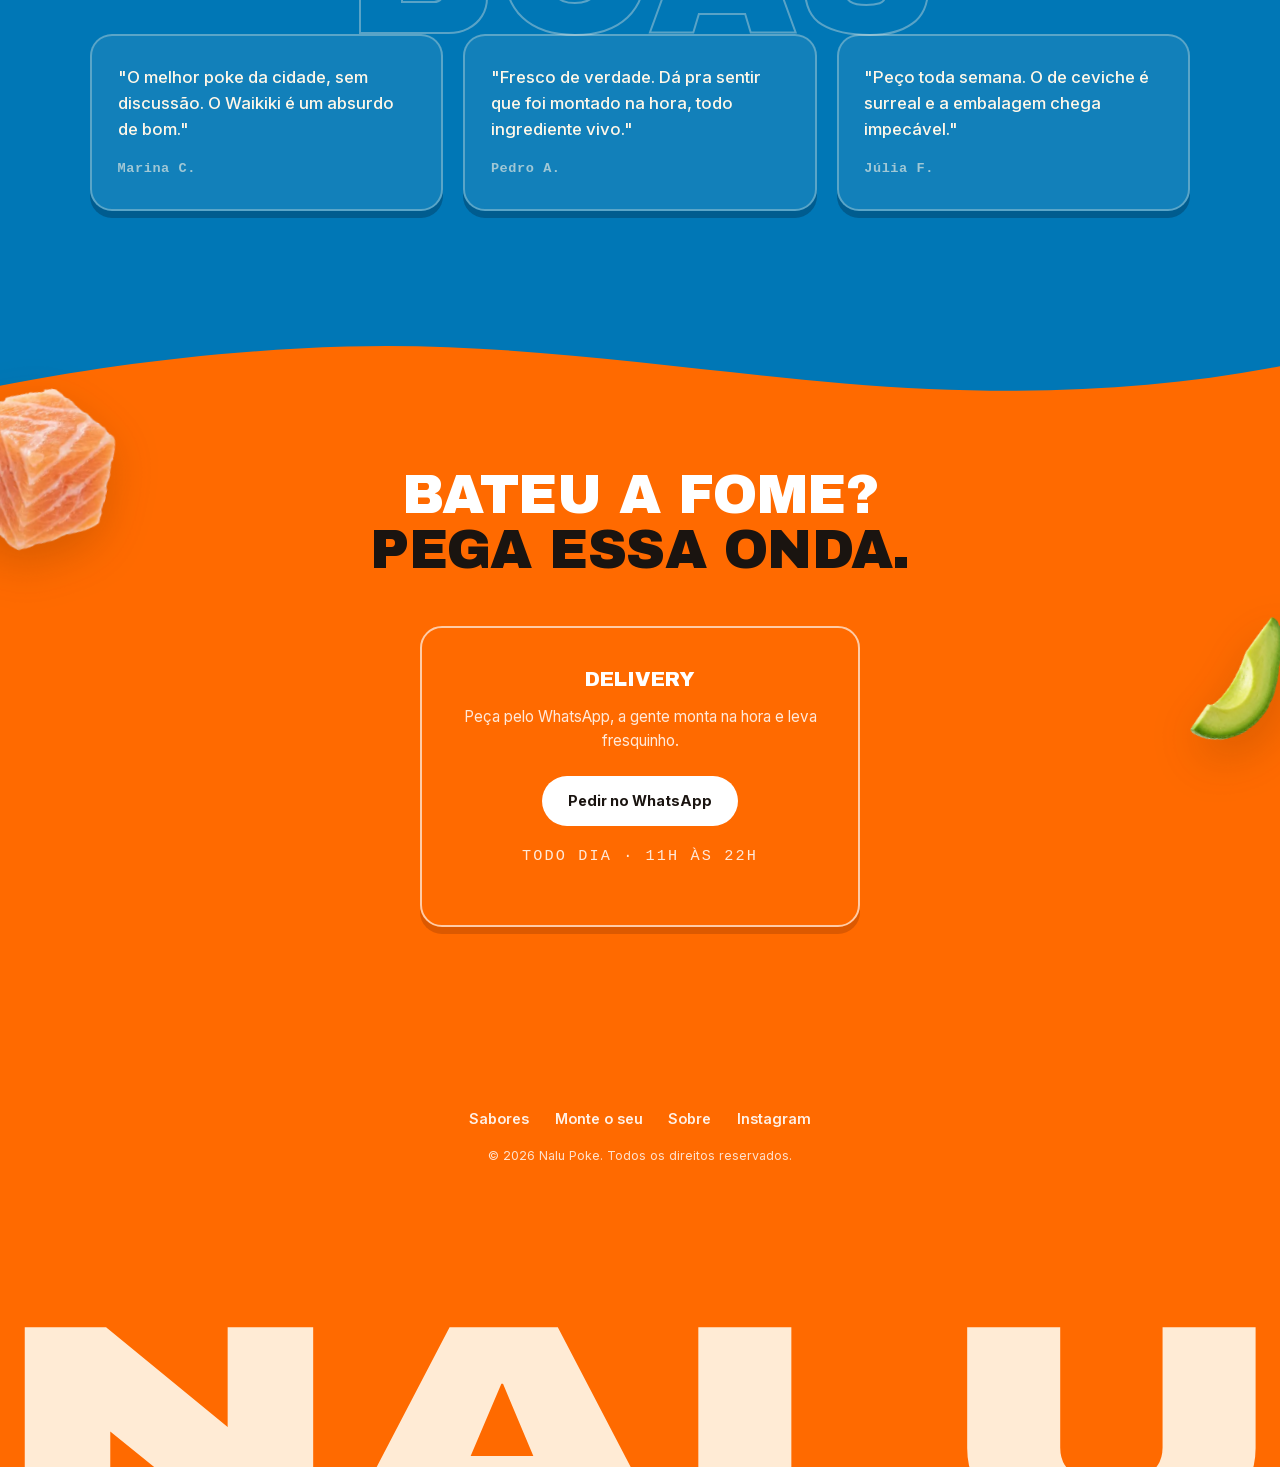
==== commit 6752d181: "feat: one navigation bar, more scattered toppings, no numeral tag Navigation: there were two fixed b" ====
--- a/nalu-poke/index.html
+++ b/nalu-poke/index.html
@@ -12,7 +12,7 @@
   <link rel="preload" href="assets/fonts/archivo-black-normal.woff2" as="font" type="font/woff2" crossorigin />
   <link rel="preload" href="assets/fonts/inter-normal.woff2" as="font" type="font/woff2" crossorigin />
   <link rel="preload" as="image" fetchpriority="high" imagesrcset="assets/img/poke-hilo-sm.webp 480w, assets/img/poke-hilo.webp 760w" imagesizes="(max-width: 640px) 88vw, 50vh" />
-  <style>@font-face{font-family:'Archivo Black';font-style:normal;font-weight:400;font-display:optional;src:url('../assets/fonts/archivo-black-normal.woff2') format('woff2')}@font-face{font-family:'Inter';font-style:normal;font-weight:100 900;font-display:optional;src:url('../assets/fonts/inter-normal.woff2') format('woff2')}:root{--orange:#FF6A00;--cream:#FFF7E8;--peach:#FFE1C4;--ink:#1A1410;--white:#fff;--font-display:'Archivo Black',system-ui,sans-serif;--font-block:'Archivo Black',system-ui,sans-serif;--font-body:'Inter',system-ui,sans-serif}*{margin:0;padding:0;box-sizing:border-box}html{scroll-behavior:smooth}body{font-family:var(--font-body);color:var(--ink);background-color:var(--orange);line-height:1.6;overflow-x:hidden;transition:background-color .8s ease;-webkit-font-smoothing:antialiased}img{max-width:100%;display:block}.sr-only{position:absolute;width:1px;height:1px;clip:rect(0,0,0,0);overflow:hidden;border:0;padding:0}section{position:relative}.section-title{position:relative;z-index:2;font-family:var(--font-display);font-weight:400;text-transform:uppercase;font-size:clamp(1.8rem,1rem + 3.2vw,3.4rem);line-height:1.02;letter-spacing:-.01em;text-align:center}.section-title em{font-style:normal;color:var(--orange)}.section-title--light{color:var(--white)}.section-title--light em{color:var(--ink)}.section-sub{position:relative;z-index:2;text-align:center;max-width:520px;margin:18px auto 0;color:rgba(26,20,16,.65);font-size:1.02rem}.loader{position:fixed;inset:0;z-index:999;background:var(--orange);display:grid;place-items:center;transition:opacity .55s ease,visibility .55s ease}.loader__circle{width:90px;height:90px;border-radius:50%;background:var(--cream);animation:loaderPulse 0.9s ease-in-out infinite}@keyframes loaderPulse{0%,100%{transform:scale(1)}50%{transform:scale(1.35)}}.loader.is-done{opacity:0;visibility:hidden}.loader.is-done .loader__circle{animation:loaderBloom .6s ease forwards}@keyframes loaderBloom{to{transform:scale(30);opacity:0}}.topbar{position:fixed;top:0;left:0;right:0;z-index:90;display:flex;align-items:center;justify-content:space-between;padding:1.1rem 1.8rem}.topbar__brand img{width:86px;height:auto;filter:brightness(0) invert(1)}.topbar__cta{font-weight:700;font-size:.85rem;text-decoration:none;color:var(--ink);background:var(--white);border-radius:999px;padding:.7rem 1.3rem;box-shadow:0 6px 22px rgba(26,20,16,.18);transition:transform .25s ease}.topbar__cta:hover{transform:translateY(-2px) rotate(-1deg)}body.on-light .topbar__brand img{filter:none}.dock{--dock-gap:18px;position:fixed;left:50%;bottom:var(--dock-gap);transform:translateX(-50%);z-index:90;display:flex;align-items:center;gap:4px;background:rgba(26,20,16,.82);backdrop-filter:blur(10px);-webkit-backdrop-filter:blur(10px);border-radius:999px;padding:6px;box-shadow:0 14px 40px rgba(26,20,16,.3)}@supports (top:100dvh){.dock{top:calc(100dvh - var(--dock-gap));bottom:auto;transform:translate(-50%,-100%)}}.dock a{color:rgba(255,255,255,.85);text-decoration:none;font-size:.82rem;font-weight:600;padding:.55rem 1rem;border-radius:999px;transition:background .25s,color .25s;white-space:nowrap}.dock a:hover{background:rgba(255,255,255,.12);color:var(--white)}.dock a.is-active{background:rgba(255,255,255,.16);color:var(--white)}.dock .dock__cta{background:var(--orange);color:var(--white);font-weight:700}.dock .dock__cta:hover{background:#ff7d1f}.hero{min-height:100svh;display:flex;flex-direction:column;align-items:center;justify-content:center;padding:6.5rem 1.5rem 5.5rem;overflow:hidden}.hero__title{font-family:var(--font-display);font-weight:400;text-transform:uppercase;font-size:clamp(2.2rem,1rem + 5vw,5rem);line-height:.98;color:var(--white);text-align:center;position:relative;z-index:3}.hero__title em{font-style:normal;color:var(--ink)}.hero__line{display:block;overflow:hidden}.hero__line>*{display:inline}.hero__line{opacity:0;transform:translateY(40px) rotate(1.5deg);filter:blur(6px)}body.is-loaded .hero__line{animation:lineUp .9s cubic-bezier(.22,1,.36,1) forwards}body.is-loaded .hero__line--2{animation-delay:.14s}@keyframes lineUp{to{opacity:1;transform:none;filter:blur(0)}}.hero__scene{position:relative;width:min(50vh,78vw);aspect-ratio:1;margin-top:clamp(-1.6rem,-2vw,-.6rem);z-index:2}.hero__bowl{width:100%;height:auto;animation:bowlSpin 70s linear infinite}.hero__scene::before{content:'';position:absolute;left:8%;right:8%;bottom:-4%;height:14%;border-radius:50%;background:radial-gradient(ellipse,rgba(90,30,0,.3),transparent 70%);z-index:-1}.fl{position:absolute;left:var(--x);top:var(--y);width:calc(160px * var(--s));height:auto;transform:rotate(var(--r));filter:drop-shadow(0 14px 20px rgba(120,40,0,.3));will-change:translate;pointer-events:none}.side-fl{position:absolute;left:var(--x);top:var(--y);width:calc(150px * var(--s));height:auto;transform:rotate(var(--r));filter:drop-shadow(0 16px 24px rgba(60,30,0,.22));will-change:translate;pointer-events:none;z-index:1;animation:ingBob 6s ease-in-out infinite}.side-fl[data-speed="0.5"],.side-fl[data-speed="0.55"]{animation-delay:-2.4s;animation-duration:7.5s}@keyframes ingBob{0%,100%{margin-top:0}50%{margin-top:-16px}}.waves{padding:clamp(4rem,8vw,7rem) 0 clamp(5rem,8vw,7rem)}.waves__stage{position:relative;max-width:1200px;margin:0 auto;padding:0 1.5rem;text-align:center}.waves__bigname{font-family:var(--font-block);font-size:clamp(4.4rem,16vw,15rem);line-height:.9;color:rgba(0,0,0,.18);letter-spacing:-.02em;user-select:none;transition:opacity .35s ease}.waves__bigname.is-swapping{opacity:0}.waves__center{display:flex;align-items:center;justify-content:center;gap:clamp(.5rem,3vw,2.5rem);margin-top:clamp(-2.4rem,-6vw,-5rem)}.waves__arrow{flex-shrink:0;width:56px;height:56px;border-radius:50%;border:2px solid rgba(255,255,255,.55);background:rgba(255,255,255,.08);color:var(--white);cursor:pointer;display:grid;place-items:center;transition:background .25s,transform .25s;z-index:5}.waves__arrow:hover{background:rgba(255,255,255,.22);transform:scale(1.08)}.waves__arrow svg{width:22px;height:22px}body.on-light .waves__arrow{border-color:rgba(26,20,16,.4);color:var(--ink);background:rgba(26,20,16,.05)}body.on-light .waves__arrow:hover{background:rgba(26,20,16,.12)}.waves__bowlwrap{position:relative;width:min(46vh,74vw);max-width:560px;aspect-ratio:1;cursor:pointer}.waves__bowl{position:absolute;inset:0;opacity:0;transform:scale(.72) rotate(-150deg);transition:opacity .45s ease,transform .8s cubic-bezier(.34,1.3,.5,1);pointer-events:none}.waves__bowl img{width:100%;height:auto;filter:drop-shadow(0 30px 44px rgba(0,0,0,.3));animation:bowlSpin 60s linear infinite paused}.waves__bowl.is-active{opacity:1;transform:scale(1) rotate(0deg);pointer-events:auto}.waves__bowl.is-active img{animation-play-state:running}.waves__bowlwrap:hover .waves__bowl.is-active{transform:scale(1.05)}@keyframes bowlSpin{to{rotate:360deg}}.waves__orbit{position:absolute;inset:0;pointer-events:none}.waves__orbit .orb{position:absolute;left:var(--x);top:var(--y);width:calc(110px * var(--s));transform:rotate(var(--r)) scale(0);opacity:0;filter:drop-shadow(0 12px 18px rgba(0,0,0,.28));transition:transform .55s cubic-bezier(.34,1.56,.64,1),opacity .4s ease;transition-delay:var(--d,0s)}.waves__orbit .orb.is-in{transform:rotate(var(--r)) scale(1);opacity:1}.waves__bowlwrap:hover .orb.is-in{transform:rotate(calc(var(--r) + 10deg)) scale(1.18) translate(var(--hx,0),var(--hy,0))}.waves__info{max-width:640px;margin:1.6rem auto 0}.waves__ingredients{font-size:.95rem;color:rgba(255,255,255,.92);line-height:1.55;min-height:4.4em;transition:opacity .3s ease}body.on-light .waves__ingredients{color:rgba(26,20,16,.8)}.waves__ingredients.is-swapping{opacity:0}.waves__buy{display:flex;align-items:center;justify-content:center;gap:1.4rem;margin-top:1.2rem;flex-wrap:wrap}.waves__price{color:var(--white);font-weight:600}.waves__price small{opacity:.75;font-size:.8rem;display:block;text-align:left}.waves__price strong{font-family:var(--font-display);font-size:1.7rem;line-height:1}body.on-light .waves__price{color:var(--ink)}.btn-wave{font-weight:700;text-decoration:none;color:var(--ink);background:var(--white);border-radius:999px;padding:1rem 1.8rem;box-shadow:0 10px 30px rgba(0,0,0,.22);transition:transform .25s ease}.btn-wave:hover{transform:translateY(-3px) rotate(-1.2deg)}.waves__dots{display:flex;justify-content:center;gap:.5rem;margin-top:.4rem}.waves__dots button{border:0;cursor:pointer;font-family:var(--font-body);font-size:.78rem;font-weight:700;padding:.5rem 1rem;border-radius:999px;background:rgba(255,255,255,.16);color:rgba(255,255,255,.9);transition:background .25s,color .25s,transform .25s}.waves__dots button:hover{transform:translateY(-2px)}.waves__dots button.is-active{background:var(--white);color:var(--ink)}body.on-light .waves__dots button{background:rgba(26,20,16,.1);color:var(--ink)}body.on-light .waves__dots button.is-active{background:var(--ink);color:var(--white)}.words{padding:clamp(6rem,12vw,10rem) 1.5rem;overflow:hidden}.words__inner{position:relative;max-width:1000px;margin:0 auto;text-align:center}.words__intro{font-weight:600;color:rgba(26,20,16,.55);margin-bottom:1rem}.words__list{font-family:var(--font-display);font-weight:400;text-transform:uppercase;font-size:clamp(2rem,.9rem + 5vw,4.6rem);line-height:1.06;letter-spacing:-.015em}.words__list .w{display:inline-block;margin:0 .18em;opacity:0;transform:translateY(36px) rotate(2deg);filter:blur(5px);transition:opacity .7s ease,transform .7s cubic-bezier(.22,1,.36,1),filter .7s ease}.words__list .w:nth-child(odd){color:var(--orange)}.words__list .w.is-in{opacity:1;transform:none;filter:none}.words__floaters{position:absolute;inset:-18% 0;pointer-events:none}.wf{position:absolute;left:var(--x);top:100%;width:calc(130px * var(--s));transform:rotate(var(--r));will-change:transform;filter:drop-shadow(0 16px 24px rgba(120,40,0,.2))}.build{padding:clamp(4.5rem,9vw,8rem) 1.5rem}.build__grid{position:relative;z-index:2;display:grid;grid-template-columns:repeat(4,1fr);gap:18px;max-width:1150px;margin:3.2rem auto 0}.bstep{background:var(--c,var(--white));border-radius:26px;padding:2rem 1.6rem 1.8rem;box-shadow:0 14px 40px rgba(120,40,0,.14);transform:rotate(var(--tilt));transition:transform .35s cubic-bezier(.34,1.56,.64,1),box-shadow .35s ease}.bstep:hover{transform:rotate(0deg) translateY(-10px) scale(1.03);box-shadow:0 26px 60px rgba(120,40,0,.18)}.bstep__num{display:inline-grid;place-items:center;width:46px;height:46px;border-radius:50%;background:var(--ink);color:var(--white);font-family:var(--font-display);font-weight:400;font-size:1.15rem;margin-bottom:1rem}.bstep h3{font-family:var(--font-display);font-weight:400;text-transform:uppercase;font-size:1rem;margin-bottom:.5rem}.bstep p{font-size:.9rem;color:rgba(26,20,16,.78)}.about{padding:clamp(5rem,10vw,9rem) 1.5rem;overflow:hidden}.about__bg{position:absolute;inset:0}.about__bg img{width:100%;height:100%;object-fit:cover;object-position:center top}.about__bg::after{content:'';position:absolute;inset:0;background:linear-gradient(90deg,rgba(255,225,196,.28) 0%,rgba(255,225,196,.55) 48%,rgba(255,225,196,.94) 72%,var(--peach) 100%)}.about__inner{position:relative;display:grid;grid-template-columns:1fr 1fr;gap:clamp(2rem,5vw,5rem);max-width:1180px;margin:0 auto;align-items:center}.about__gallery{position:relative;min-height:640px}.pol{position:absolute;background:var(--white);padding:14px 14px 46px;border-radius:4px;box-shadow:0 18px 50px rgba(120,40,0,.28),0 2px 8px rgba(120,40,0,.12);transition:transform .4s cubic-bezier(.34,1.56,.64,1)}.pol::before{content:'';position:absolute;top:-14px;left:50%;transform:translateX(-50%) rotate(-3deg);width:92px;height:30px;background:rgba(255,236,190,.85);box-shadow:0 2px 6px rgba(120,40,0,.12);z-index:2}.pol img{border-radius:2px;width:100%;height:auto}.pol figcaption{font-family:var(--font-body);font-weight:600;font-size:.85rem;text-align:center;margin-top:10px;color:rgba(26,20,16,.7)}.pol--1{width:40%;top:0;left:0;transform:rotate(-5deg);z-index:2}.pol--2{width:36%;top:6%;right:4%;transform:rotate(4deg)}.pol--3{width:38%;top:34%;left:26%;transform:rotate(-2deg);z-index:3}.pol--4{width:34%;bottom:2%;left:2%;transform:rotate(3deg)}.pol--5{width:38%;bottom:0;right:6%;transform:rotate(-3.5deg);z-index:2}.pol:hover{transform:rotate(0deg) scale(1.05);z-index:9}.about__copy p{margin-top:1.1rem;color:rgba(26,20,16,.75);max-width:46ch}.about__pull{font-family:var(--font-display);font-weight:400;text-transform:uppercase;font-size:clamp(1.5rem,.8rem + 2.9vw,3.15rem) !important;line-height:1.04;letter-spacing:-.012em;color:var(--ink) !important;border-left:clamp(4px,.45vw,7px) solid var(--orange);padding-left:clamp(.9rem,1.8vw,1.7rem);margin-top:0 !important;max-width:none}.about__sign{font-family:var(--font-body);font-weight:700;text-transform:uppercase;font-size:.92rem !important;letter-spacing:.16em;color:var(--orange) !important;margin-top:1.7rem !important}.reviews{padding:clamp(6rem,11vw,10rem) 1.5rem clamp(5rem,10vw,9rem);overflow:hidden;position:relative}.reviews::before,.reviews::after{content:'';position:absolute;left:0;width:calc(100% + 1200px);height:90px;top:-2px;background:url("data:image/svg+xml,%3Csvg xmlns='http://www.w3.org/2000/svg' viewBox='0 0 1200 90' preserveAspectRatio='none'%3E%3Cpath d='M0,45 C150,90 300,0 450,45 C600,90 750,0 900,45 C1050,90 1200,0 1200,45 L1200,0 L0,0 Z' fill='%23FFE1C4'/%3E%3C/svg%3E") repeat-x;background-size:1200px 90px;animation:waveSlide 16s linear infinite;pointer-events:none}.reviews::after{animation-duration:23s;animation-direction:reverse;opacity:.45;top:-14px}@keyframes waveSlide{to{transform:translateX(-1200px)}}.reviews__bigword{font-family:var(--font-block);font-size:clamp(4.5rem,15vw,13rem);line-height:.92;text-align:center;color:transparent;-webkit-text-stroke:2px rgba(255,247,232,.35);user-select:none}.reviews__grid{display:grid;grid-template-columns:repeat(3,1fr);gap:20px;max-width:1100px;margin:-1.5rem auto 0;position:relative}.rev{background:rgba(255,247,232,.07);border:1px solid rgba(255,247,232,.16);border-radius:22px;padding:1.8rem 1.6rem;color:var(--cream);transform:rotate(var(--tilt));transition:transform .35s ease,background .35s ease}.rev:hover{transform:rotate(0deg) translateY(-6px);background:rgba(255,247,232,.12)}.rev p{font-family:var(--font-body);font-weight:500;font-size:1.05rem;line-height:1.55}.rev cite{display:block;margin-top:1rem;font-style:normal;font-weight:600;font-size:.85rem;color:rgba(255,247,232,.6)}.order{padding:clamp(5rem,10vw,8rem) 1.5rem clamp(6rem,11vw,9rem)}.order__cards{position:relative;z-index:2;display:grid;grid-template-columns:1fr 1fr;gap:20px;max-width:860px;margin:3rem auto 0}.ocard{border:2px dashed rgba(255,255,255,.5);border-radius:26px;padding:2.2rem 2rem;text-align:center;color:var(--white);transition:border-color .3s,background .3s,transform .3s}.ocard:hover{border-color:var(--white);background:rgba(255,255,255,.07);transform:translateY(-4px)}.ocard h3{font-family:var(--font-display);font-weight:400;text-transform:uppercase;font-size:1.25rem;margin-bottom:.6rem}.ocard p{font-size:.95rem;color:rgba(255,255,255,.85);margin-bottom:1.4rem}.ocard__btn{display:inline-block;font-weight:700;font-size:.9rem;text-decoration:none;color:var(--ink);background:var(--white);border-radius:999px;padding:.85rem 1.6rem;transition:transform .25s ease}.ocard__btn:hover{transform:translateY(-2px) rotate(-1deg)}.ocard__btn--ghost{background:transparent;color:var(--white);border:2px solid rgba(255,255,255,.6)}.footer{position:relative;padding:clamp(3rem,6vw,5rem) 1.5rem 0;overflow:hidden;text-align:center}.footer__links{display:flex;justify-content:center;gap:1.6rem;margin:1.6rem 0 1rem;flex-wrap:wrap}.footer__links a{color:rgba(255,255,255,.9);text-decoration:none;font-weight:600;font-size:.9rem}.footer__links a:hover{text-decoration:underline}.footer__copy{color:rgba(255,255,255,.8);font-size:.78rem;padding-bottom:4.5rem}.footer__logotype{display:block;width:100vw;height:clamp(120px,24vw,340px);margin:0 calc(50% - 50vw);user-select:none}.footer__logotype text{font-family:var(--font-block);font-size:230px;fill:rgba(255,247,232,.92)}.rv{opacity:0;transform:translateY(30px);transition:opacity .7s ease,transform .7s ease}.rv.is-in{opacity:1;transform:none}@media (max-width:1024px){.build__grid{grid-template-columns:1fr 1fr}.reviews__grid{grid-template-columns:1fr;max-width:560px}.about__inner{grid-template-columns:1fr}.about__gallery{min-height:520px;width:min(100%,480px);margin-inline:auto}.about__bg::after{background:linear-gradient(180deg,rgba(255,225,196,.45) 0%,rgba(255,225,196,.93) 55%,var(--peach) 100%)}.about__copy{text-align:center}.about__copy p{margin-inline:auto}.about__pull{text-align:left}}@media (max-width:640px){.topbar{padding:.9rem 1.1rem}.topbar__brand img{width:70px}.dock{--dock-gap:12px;max-width:calc(100vw - 20px)}.dock a{font-size:.74rem;padding:.5rem .7rem}.hero{padding-top:5.2rem}.hero__scene{width:min(48vh,92vw)}.fl{width:calc(92px * var(--s))}.hero__scrollcue{display:none}.waves__center{gap:.4rem}.waves__arrow{width:44px;height:44px}.waves__bowlwrap{width:min(40vh,78vw)}.waves__orbit .orb{width:calc(78px * var(--s))}.waves__ingredients{font-size:.86rem}.waves__dots{flex-wrap:wrap}.build__grid{grid-template-columns:1fr;max-width:420px}.bstep{transform:none}.order__cards{grid-template-columns:1fr;max-width:420px}.wf{width:calc(84px * var(--s))}.footer__copy{padding-bottom:4.5rem}}@media (prefers-reduced-motion:reduce){*,*::before,*::after{animation:none !important;transition:none !important}.rv,.words__list .w,.hero__line{opacity:1 !important;transform:none !important;filter:none !important}html{scroll-behavior:auto}}/* ONDA: a fronteira entre as secoes. A marca chama Nalu, que e onda, e a forma so existia no topo do reviews. Agora cada secao tem bloco de cor proprio e entrega na seguinte por uma onda, com a cor de quem termina. */section[data-bg],footer[data-bg]{background-color:var(--sec,transparent);transition:background-color .8s ease}.wave-sep{position:absolute;top:-1px;left:0;width:100%;height:clamp(34px,4.6vw,86px);display:block;fill:var(--sec-prev,transparent);transition:fill .8s ease;pointer-events:none;z-index:1}.hero{position:relative;z-index:1}/* os ingredientes passam ATRAS das palavras: antes cobriam SALMAO, SHIMEJI e SUNOMONO e a lista ficava ilegivel no meio da secao */.words__floaters{z-index:0}.words__list{position:relative;z-index:1}.words__intro{position:relative;z-index:1}/* o hero dizia o slogan e mais nada: sem o que e, sem para onde ir */.hero__lede{position:relative;z-index:3;max-width:38ch;margin:1.05rem auto 0;text-align:center;color:rgba(26,20,16,.82);font-size:clamp(.96rem,.88rem + .32vw,1.14rem);line-height:1.5}.hero__ctas{position:relative;z-index:3;display:flex;gap:12px;justify-content:center;flex-wrap:wrap;margin-top:clamp(.9rem,1.8vw,1.6rem)}.hero__ghost{display:inline-block;font-weight:700;font-size:.9rem;text-decoration:none;color:var(--ink);border:2px solid rgba(26,20,16,.45);border-radius:999px;padding:.82rem 1.55rem;transition:transform .25s ease,background .25s ease,border-color .25s ease}.hero__ghost:hover{transform:translateY(-2px);background:rgba(26,20,16,.08);border-color:var(--ink)}body.on-light .hero__lede{color:rgba(26,20,16,.82)}.hero__scene{z-index:2}.hero__lede,.hero__ctas{z-index:4}.hero{padding-bottom:4.2rem}@media (min-width:641px){.hero__scene{width:min(42vh,78vw)}}/* numero, preco e rotulo ganham voz propria. Mono do sistema: zero byte baixado, e e a familia da ficha tecnica, nao a da interface. */:root{--font-meta:ui-monospace,'SF Mono',SFMono-Regular,Menlo,'Roboto Mono',monospace}.ocard__meta,.pol figcaption,.rev cite,.waves__dots button,.wave-no{font-family:var(--font-meta);letter-spacing:.02em}.waves__price strong{font-family:var(--font-meta);font-weight:700;letter-spacing:-.02em}.waves__price small{font-family:var(--font-meta);text-transform:uppercase;letter-spacing:.14em;font-size:.68rem}.bstep__num{font-family:var(--font-meta);font-weight:700;font-size:1rem}.waves__dots button{font-size:.72rem}.pol figcaption{font-size:.7rem;letter-spacing:.06em}.rev cite{letter-spacing:.04em}.ocard__meta{font-size:.74rem;text-transform:uppercase;letter-spacing:.14em;color:rgba(255,255,255,.72);margin:1.1rem 0 0}.order__cards{grid-template-columns:minmax(0,440px);justify-content:center}/* havia tres linguagens de caixa: colorida com sombra borrada, translucida de borda fina e tracejada. Agora todas tem a mesma aresta e a mesma sombra solida, que e o que da cara de impresso em vez de cara de componente. */.bstep{box-shadow:0 7px 0 rgba(120,40,0,.22);border-radius:22px}.bstep:hover{box-shadow:0 14px 0 rgba(120,40,0,.22)}.rev{border:2px solid rgba(255,247,232,.3);border-radius:22px;box-shadow:0 7px 0 rgba(0,40,70,.35)}.rev:hover{box-shadow:0 14px 0 rgba(0,40,70,.35)}.ocard{border:2px solid rgba(255,255,255,.65);border-radius:22px;box-shadow:0 7px 0 rgba(140,50,0,.3)}.ocard:hover{box-shadow:0 14px 0 rgba(140,50,0,.3)}/* o gradiente apagava a foto inteira: a fundadora existia no HTML, nao na tela */.about__bg img{object-position:72% top}.about__bg::after{background:linear-gradient(90deg,rgba(255,225,196,.96) 0%,rgba(255,225,196,.82) 34%,rgba(255,225,196,.34) 62%,rgba(255,225,196,.12) 100%)}/* a foto ocupa a faixa da direita e o conteudo recua: antes ela estava apagada por um gradiente, e ao aparecer passou por cima da citacao */@media (min-width:1025px){.about__bg{left:auto;right:0;width:46%}.about__bg img{object-position:70% top}.about__bg::after{background:linear-gradient(90deg,var(--peach) 0%,rgba(255,225,196,.86) 26%,rgba(255,225,196,.22) 62%,rgba(255,225,196,0) 100%)}.about__inner{max-width:1080px;margin-right:auto;margin-left:max(1.5rem,calc(50vw - 640px));padding-right:clamp(40px,8vw,130px)}}/* a secao de pedido perdeu metade do conteudo e ficou com o dobro do ar */.order{padding-bottom:clamp(3rem,6vw,5rem)}/* o sabor era um bowl com o nome em marca d'agua e chips de filtro. Com numeral ele vira peca de uma colecao de cinco, que e o que a secao promete */.wave-no{position:relative;z-index:2;font-size:.82rem;letter-spacing:.18em;text-transform:uppercase;color:var(--white);opacity:.9;margin-bottom:.5rem}.wave-no i{font-style:normal;opacity:.55}body.on-light .wave-no{color:var(--ink)}.waves__bigname{margin-top:-.08em}/* O carrossel trocava sozinho a cada 7s: o visitante assistia. Agora, no desktop, a secao prende e o scroll percorre os cinco sabores, trocando o bowl e a cor do site junto. No toque continua swipe, pra nao prender o dedo. */@media (min-width:1025px){body.waves-scroll .waves{height:calc(100svh * 5);padding:0}body.waves-scroll .waves__stage{position:sticky;top:0;height:100svh;display:flex;flex-direction:column;align-items:center;justify-content:center;max-width:1200px;padding:clamp(3rem,5vw,4.5rem) 1.5rem clamp(4.5rem,7vw,6rem)}body.waves-scroll .waves__arrow{display:none}body.waves-scroll .waves__center{margin-top:clamp(-1.6rem,-4vw,-3.2rem)}body.waves-scroll .waves__dots button{cursor:pointer}}/* no celular a citacao fica POR CIMA da foto, entao ela volta a ser fundo: o gradiente vertical que ja existia, reposto depois da regra do desktop */@media (max-width:1024px){.about__bg img{object-position:center top}.about__bg::after{background:linear-gradient(180deg,rgba(255,225,196,.52) 0%,rgba(255,225,196,.95) 52%,var(--peach) 100%)}}</style>
+  <style>@font-face{font-family:'Archivo Black';font-style:normal;font-weight:400;font-display:optional;src:url('../assets/fonts/archivo-black-normal.woff2') format('woff2')}@font-face{font-family:'Inter';font-style:normal;font-weight:100 900;font-display:optional;src:url('../assets/fonts/inter-normal.woff2') format('woff2')}:root{--orange:#FF6A00;--cream:#FFF7E8;--peach:#FFE1C4;--ink:#1A1410;--white:#fff;--font-display:'Archivo Black',system-ui,sans-serif;--font-block:'Archivo Black',system-ui,sans-serif;--font-body:'Inter',system-ui,sans-serif}*{margin:0;padding:0;box-sizing:border-box}html{scroll-behavior:smooth}body{font-family:var(--font-body);color:var(--ink);background-color:var(--orange);line-height:1.6;overflow-x:hidden;transition:background-color .8s ease;-webkit-font-smoothing:antialiased}img{max-width:100%;display:block}.sr-only{position:absolute;width:1px;height:1px;clip:rect(0,0,0,0);overflow:hidden;border:0;padding:0}section{position:relative}.section-title{position:relative;z-index:2;font-family:var(--font-display);font-weight:400;text-transform:uppercase;font-size:clamp(1.8rem,1rem + 3.2vw,3.4rem);line-height:1.02;letter-spacing:-.01em;text-align:center}.section-title em{font-style:normal;color:var(--orange)}.section-title--light{color:var(--white)}.section-title--light em{color:var(--ink)}.section-sub{position:relative;z-index:2;text-align:center;max-width:520px;margin:18px auto 0;color:rgba(26,20,16,.65);font-size:1.02rem}.loader{position:fixed;inset:0;z-index:999;background:var(--orange);display:grid;place-items:center;transition:opacity .55s ease,visibility .55s ease}.loader__circle{width:90px;height:90px;border-radius:50%;background:var(--cream);animation:loaderPulse 0.9s ease-in-out infinite}@keyframes loaderPulse{0%,100%{transform:scale(1)}50%{transform:scale(1.35)}}.loader.is-done{opacity:0;visibility:hidden}.loader.is-done .loader__circle{animation:loaderBloom .6s ease forwards}@keyframes loaderBloom{to{transform:scale(30);opacity:0}}.topbar{position:fixed;top:0;left:0;right:0;z-index:90;display:flex;align-items:center;justify-content:space-between;padding:1.1rem 1.8rem}.topbar__brand img{width:86px;height:auto;filter:brightness(0) invert(1)}.topbar__cta{font-weight:700;font-size:.85rem;text-decoration:none;color:var(--ink);background:var(--white);border-radius:999px;padding:.7rem 1.3rem;box-shadow:0 6px 22px rgba(26,20,16,.18);transition:transform .25s ease}.topbar__cta:hover{transform:translateY(-2px) rotate(-1deg)}body.on-light .topbar__brand img{filter:none}.dock{--dock-gap:18px;position:fixed;left:50%;bottom:var(--dock-gap);transform:translateX(-50%);z-index:90;display:flex;align-items:center;gap:4px;background:rgba(26,20,16,.82);backdrop-filter:blur(10px);-webkit-backdrop-filter:blur(10px);border-radius:999px;padding:6px;box-shadow:0 14px 40px rgba(26,20,16,.3)}@supports (top:100dvh){.dock{top:calc(100dvh - var(--dock-gap));bottom:auto;transform:translate(-50%,-100%)}}.dock a{color:rgba(255,255,255,.85);text-decoration:none;font-size:.82rem;font-weight:600;padding:.55rem 1rem;border-radius:999px;transition:background .25s,color .25s;white-space:nowrap}.dock a:hover{background:rgba(255,255,255,.12);color:var(--white)}.dock a.is-active{background:rgba(255,255,255,.16);color:var(--white)}.dock .dock__cta{background:var(--orange);color:var(--white);font-weight:700}.dock .dock__cta:hover{background:#ff7d1f}.hero{min-height:100svh;display:flex;flex-direction:column;align-items:center;justify-content:center;padding:6.5rem 1.5rem 5.5rem;overflow:hidden}.hero__title{font-family:var(--font-display);font-weight:400;text-transform:uppercase;font-size:clamp(2.2rem,1rem + 5vw,5rem);line-height:.98;color:var(--white);text-align:center;position:relative;z-index:3}.hero__title em{font-style:normal;color:var(--ink)}.hero__line{display:block;overflow:hidden}.hero__line>*{display:inline}.hero__line{opacity:0;transform:translateY(40px) rotate(1.5deg);filter:blur(6px)}body.is-loaded .hero__line{animation:lineUp .9s cubic-bezier(.22,1,.36,1) forwards}body.is-loaded .hero__line--2{animation-delay:.14s}@keyframes lineUp{to{opacity:1;transform:none;filter:blur(0)}}.hero__scene{position:relative;width:min(50vh,78vw);aspect-ratio:1;margin-top:clamp(-1.6rem,-2vw,-.6rem);z-index:2}.hero__bowl{width:100%;height:auto;animation:bowlSpin 70s linear infinite}.hero__scene::before{content:'';position:absolute;left:8%;right:8%;bottom:-4%;height:14%;border-radius:50%;background:radial-gradient(ellipse,rgba(90,30,0,.3),transparent 70%);z-index:-1}.fl{position:absolute;left:var(--x);top:var(--y);width:calc(160px * var(--s));height:auto;transform:rotate(var(--r));filter:drop-shadow(0 14px 20px rgba(120,40,0,.3));will-change:translate;pointer-events:none}.side-fl{position:absolute;left:var(--x);top:var(--y);width:calc(150px * var(--s));height:auto;transform:rotate(var(--r));filter:drop-shadow(0 16px 24px rgba(60,30,0,.22));will-change:translate;pointer-events:none;z-index:1;animation:ingBob 6s ease-in-out infinite}.side-fl[data-speed="0.5"],.side-fl[data-speed="0.55"]{animation-delay:-2.4s;animation-duration:7.5s}@keyframes ingBob{0%,100%{margin-top:0}50%{margin-top:-16px}}.waves{padding:clamp(4rem,8vw,7rem) 0 clamp(5rem,8vw,7rem)}.waves__stage{position:relative;max-width:1200px;margin:0 auto;padding:0 1.5rem;text-align:center}.waves__bigname{font-family:var(--font-block);font-size:clamp(4.4rem,16vw,15rem);line-height:.9;color:rgba(0,0,0,.18);letter-spacing:-.02em;user-select:none;transition:opacity .35s ease}.waves__bigname.is-swapping{opacity:0}.waves__center{display:flex;align-items:center;justify-content:center;gap:clamp(.5rem,3vw,2.5rem);margin-top:clamp(-2.4rem,-6vw,-5rem)}.waves__arrow{flex-shrink:0;width:56px;height:56px;border-radius:50%;border:2px solid rgba(255,255,255,.55);background:rgba(255,255,255,.08);color:var(--white);cursor:pointer;display:grid;place-items:center;transition:background .25s,transform .25s;z-index:5}.waves__arrow:hover{background:rgba(255,255,255,.22);transform:scale(1.08)}.waves__arrow svg{width:22px;height:22px}body.on-light .waves__arrow{border-color:rgba(26,20,16,.4);color:var(--ink);background:rgba(26,20,16,.05)}body.on-light .waves__arrow:hover{background:rgba(26,20,16,.12)}.waves__bowlwrap{position:relative;width:min(46vh,74vw);max-width:560px;aspect-ratio:1;cursor:pointer}.waves__bowl{position:absolute;inset:0;opacity:0;transform:scale(.72) rotate(-150deg);transition:opacity .45s ease,transform .8s cubic-bezier(.34,1.3,.5,1);pointer-events:none}.waves__bowl img{width:100%;height:auto;filter:drop-shadow(0 30px 44px rgba(0,0,0,.3));animation:bowlSpin 60s linear infinite paused}.waves__bowl.is-active{opacity:1;transform:scale(1) rotate(0deg);pointer-events:auto}.waves__bowl.is-active img{animation-play-state:running}.waves__bowlwrap:hover .waves__bowl.is-active{transform:scale(1.05)}@keyframes bowlSpin{to{rotate:360deg}}.waves__orbit{position:absolute;inset:0;pointer-events:none}.waves__orbit .orb{position:absolute;left:var(--x);top:var(--y);width:calc(110px * var(--s));transform:rotate(var(--r)) scale(0);opacity:0;filter:drop-shadow(0 12px 18px rgba(0,0,0,.28));transition:transform .55s cubic-bezier(.34,1.56,.64,1),opacity .4s ease;transition-delay:var(--d,0s)}.waves__orbit .orb.is-in{transform:rotate(var(--r)) scale(1);opacity:1}.waves__bowlwrap:hover .orb.is-in{transform:rotate(calc(var(--r) + 10deg)) scale(1.18) translate(var(--hx,0),var(--hy,0))}.waves__info{max-width:640px;margin:1.6rem auto 0}.waves__ingredients{font-size:.95rem;color:rgba(255,255,255,.92);line-height:1.55;min-height:4.4em;transition:opacity .3s ease}body.on-light .waves__ingredients{color:rgba(26,20,16,.8)}.waves__ingredients.is-swapping{opacity:0}.waves__buy{display:flex;align-items:center;justify-content:center;gap:1.4rem;margin-top:1.2rem;flex-wrap:wrap}.waves__price{color:var(--white);font-weight:600}.waves__price small{opacity:.75;font-size:.8rem;display:block;text-align:left}.waves__price strong{font-family:var(--font-display);font-size:1.7rem;line-height:1}body.on-light .waves__price{color:var(--ink)}.btn-wave{font-weight:700;text-decoration:none;color:var(--ink);background:var(--white);border-radius:999px;padding:1rem 1.8rem;box-shadow:0 10px 30px rgba(0,0,0,.22);transition:transform .25s ease}.btn-wave:hover{transform:translateY(-3px) rotate(-1.2deg)}.waves__dots{display:flex;justify-content:center;gap:.5rem;margin-top:.4rem}.waves__dots button{border:0;cursor:pointer;font-family:var(--font-body);font-size:.78rem;font-weight:700;padding:.5rem 1rem;border-radius:999px;background:rgba(255,255,255,.16);color:rgba(255,255,255,.9);transition:background .25s,color .25s,transform .25s}.waves__dots button:hover{transform:translateY(-2px)}.waves__dots button.is-active{background:var(--white);color:var(--ink)}body.on-light .waves__dots button{background:rgba(26,20,16,.1);color:var(--ink)}body.on-light .waves__dots button.is-active{background:var(--ink);color:var(--white)}.words{padding:clamp(6rem,12vw,10rem) 1.5rem;overflow:hidden}.words__inner{position:relative;max-width:1000px;margin:0 auto;text-align:center}.words__intro{font-weight:600;color:rgba(26,20,16,.55);margin-bottom:1rem}.words__list{font-family:var(--font-display);font-weight:400;text-transform:uppercase;font-size:clamp(2rem,.9rem + 5vw,4.6rem);line-height:1.06;letter-spacing:-.015em}.words__list .w{display:inline-block;margin:0 .18em;opacity:0;transform:translateY(36px) rotate(2deg);filter:blur(5px);transition:opacity .7s ease,transform .7s cubic-bezier(.22,1,.36,1),filter .7s ease}.words__list .w:nth-child(odd){color:var(--orange)}.words__list .w.is-in{opacity:1;transform:none;filter:none}.words__floaters{position:absolute;inset:-18% 0;pointer-events:none}.wf{position:absolute;left:var(--x);top:100%;width:calc(130px * var(--s));transform:rotate(var(--r));will-change:transform;filter:drop-shadow(0 16px 24px rgba(120,40,0,.2))}.build{padding:clamp(4.5rem,9vw,8rem) 1.5rem}.build__grid{position:relative;z-index:2;display:grid;grid-template-columns:repeat(4,1fr);gap:18px;max-width:1150px;margin:3.2rem auto 0}.bstep{background:var(--c,var(--white));border-radius:26px;padding:2rem 1.6rem 1.8rem;box-shadow:0 14px 40px rgba(120,40,0,.14);transform:rotate(var(--tilt));transition:transform .35s cubic-bezier(.34,1.56,.64,1),box-shadow .35s ease}.bstep:hover{transform:rotate(0deg) translateY(-10px) scale(1.03);box-shadow:0 26px 60px rgba(120,40,0,.18)}.bstep__num{display:inline-grid;place-items:center;width:46px;height:46px;border-radius:50%;background:var(--ink);color:var(--white);font-family:var(--font-display);font-weight:400;font-size:1.15rem;margin-bottom:1rem}.bstep h3{font-family:var(--font-display);font-weight:400;text-transform:uppercase;font-size:1rem;margin-bottom:.5rem}.bstep p{font-size:.9rem;color:rgba(26,20,16,.78)}.about{padding:clamp(5rem,10vw,9rem) 1.5rem;overflow:hidden}.about__bg{position:absolute;inset:0}.about__bg img{width:100%;height:100%;object-fit:cover;object-position:center top}.about__bg::after{content:'';position:absolute;inset:0;background:linear-gradient(90deg,rgba(255,225,196,.28) 0%,rgba(255,225,196,.55) 48%,rgba(255,225,196,.94) 72%,var(--peach) 100%)}.about__inner{position:relative;display:grid;grid-template-columns:1fr 1fr;gap:clamp(2rem,5vw,5rem);max-width:1180px;margin:0 auto;align-items:center}.about__gallery{position:relative;min-height:640px}.pol{position:absolute;background:var(--white);padding:14px 14px 46px;border-radius:4px;box-shadow:0 18px 50px rgba(120,40,0,.28),0 2px 8px rgba(120,40,0,.12);transition:transform .4s cubic-bezier(.34,1.56,.64,1)}.pol::before{content:'';position:absolute;top:-14px;left:50%;transform:translateX(-50%) rotate(-3deg);width:92px;height:30px;background:rgba(255,236,190,.85);box-shadow:0 2px 6px rgba(120,40,0,.12);z-index:2}.pol img{border-radius:2px;width:100%;height:auto}.pol figcaption{font-family:var(--font-body);font-weight:600;font-size:.85rem;text-align:center;margin-top:10px;color:rgba(26,20,16,.7)}.pol--1{width:40%;top:0;left:0;transform:rotate(-5deg);z-index:2}.pol--2{width:36%;top:6%;right:4%;transform:rotate(4deg)}.pol--3{width:38%;top:34%;left:26%;transform:rotate(-2deg);z-index:3}.pol--4{width:34%;bottom:2%;left:2%;transform:rotate(3deg)}.pol--5{width:38%;bottom:0;right:6%;transform:rotate(-3.5deg);z-index:2}.pol:hover{transform:rotate(0deg) scale(1.05);z-index:9}.about__copy p{margin-top:1.1rem;color:rgba(26,20,16,.75);max-width:46ch}.about__pull{font-family:var(--font-display);font-weight:400;text-transform:uppercase;font-size:clamp(1.5rem,.8rem + 2.9vw,3.15rem) !important;line-height:1.04;letter-spacing:-.012em;color:var(--ink) !important;border-left:clamp(4px,.45vw,7px) solid var(--orange);padding-left:clamp(.9rem,1.8vw,1.7rem);margin-top:0 !important;max-width:none}.about__sign{font-family:var(--font-body);font-weight:700;text-transform:uppercase;font-size:.92rem !important;letter-spacing:.16em;color:var(--orange) !important;margin-top:1.7rem !important}.reviews{padding:clamp(6rem,11vw,10rem) 1.5rem clamp(5rem,10vw,9rem);overflow:hidden;position:relative}.reviews::before,.reviews::after{content:'';position:absolute;left:0;width:calc(100% + 1200px);height:90px;top:-2px;background:url("data:image/svg+xml,%3Csvg xmlns='http://www.w3.org/2000/svg' viewBox='0 0 1200 90' preserveAspectRatio='none'%3E%3Cpath d='M0,45 C150,90 300,0 450,45 C600,90 750,0 900,45 C1050,90 1200,0 1200,45 L1200,0 L0,0 Z' fill='%23FFE1C4'/%3E%3C/svg%3E") repeat-x;background-size:1200px 90px;animation:waveSlide 16s linear infinite;pointer-events:none}.reviews::after{animation-duration:23s;animation-direction:reverse;opacity:.45;top:-14px}@keyframes waveSlide{to{transform:translateX(-1200px)}}.reviews__bigword{font-family:var(--font-block);font-size:clamp(4.5rem,15vw,13rem);line-height:.92;text-align:center;color:transparent;-webkit-text-stroke:2px rgba(255,247,232,.35);user-select:none}.reviews__grid{display:grid;grid-template-columns:repeat(3,1fr);gap:20px;max-width:1100px;margin:-1.5rem auto 0;position:relative}.rev{background:rgba(255,247,232,.07);border:1px solid rgba(255,247,232,.16);border-radius:22px;padding:1.8rem 1.6rem;color:var(--cream);transform:rotate(var(--tilt));transition:transform .35s ease,background .35s ease}.rev:hover{transform:rotate(0deg) translateY(-6px);background:rgba(255,247,232,.12)}.rev p{font-family:var(--font-body);font-weight:500;font-size:1.05rem;line-height:1.55}.rev cite{display:block;margin-top:1rem;font-style:normal;font-weight:600;font-size:.85rem;color:rgba(255,247,232,.6)}.order{padding:clamp(5rem,10vw,8rem) 1.5rem clamp(6rem,11vw,9rem)}.order__cards{position:relative;z-index:2;display:grid;grid-template-columns:1fr 1fr;gap:20px;max-width:860px;margin:3rem auto 0}.ocard{border:2px dashed rgba(255,255,255,.5);border-radius:26px;padding:2.2rem 2rem;text-align:center;color:var(--white);transition:border-color .3s,background .3s,transform .3s}.ocard:hover{border-color:var(--white);background:rgba(255,255,255,.07);transform:translateY(-4px)}.ocard h3{font-family:var(--font-display);font-weight:400;text-transform:uppercase;font-size:1.25rem;margin-bottom:.6rem}.ocard p{font-size:.95rem;color:rgba(255,255,255,.85);margin-bottom:1.4rem}.ocard__btn{display:inline-block;font-weight:700;font-size:.9rem;text-decoration:none;color:var(--ink);background:var(--white);border-radius:999px;padding:.85rem 1.6rem;transition:transform .25s ease}.ocard__btn:hover{transform:translateY(-2px) rotate(-1deg)}.ocard__btn--ghost{background:transparent;color:var(--white);border:2px solid rgba(255,255,255,.6)}.footer{position:relative;padding:clamp(3rem,6vw,5rem) 1.5rem 0;overflow:hidden;text-align:center}.footer__links{display:flex;justify-content:center;gap:1.6rem;margin:1.6rem 0 1rem;flex-wrap:wrap}.footer__links a{color:rgba(255,255,255,.9);text-decoration:none;font-weight:600;font-size:.9rem}.footer__links a:hover{text-decoration:underline}.footer__copy{color:rgba(255,255,255,.8);font-size:.78rem;padding-bottom:4.5rem}.footer__logotype{display:block;width:100vw;height:clamp(120px,24vw,340px);margin:0 calc(50% - 50vw);user-select:none}.footer__logotype text{font-family:var(--font-block);font-size:230px;fill:rgba(255,247,232,.92)}.rv{opacity:0;transform:translateY(30px);transition:opacity .7s ease,transform .7s ease}.rv.is-in{opacity:1;transform:none}@media (max-width:1024px){.build__grid{grid-template-columns:1fr 1fr}.reviews__grid{grid-template-columns:1fr;max-width:560px}.about__inner{grid-template-columns:1fr}.about__gallery{min-height:520px;width:min(100%,480px);margin-inline:auto}.about__bg::after{background:linear-gradient(180deg,rgba(255,225,196,.45) 0%,rgba(255,225,196,.93) 55%,var(--peach) 100%)}.about__copy{text-align:center}.about__copy p{margin-inline:auto}.about__pull{text-align:left}}@media (max-width:640px){.topbar{padding:.9rem 1.1rem}.topbar__brand img{width:70px}.dock{--dock-gap:12px;max-width:calc(100vw - 20px)}.dock a{font-size:.74rem;padding:.5rem .7rem}.hero{padding-top:5.2rem}.hero__scene{width:min(48vh,92vw)}.fl{width:calc(92px * var(--s))}.hero__scrollcue{display:none}.waves__center{gap:.4rem}.waves__arrow{width:44px;height:44px}.waves__bowlwrap{width:min(40vh,78vw)}.waves__orbit .orb{width:calc(78px * var(--s))}.waves__ingredients{font-size:.86rem}.waves__dots{flex-wrap:wrap}.build__grid{grid-template-columns:1fr;max-width:420px}.bstep{transform:none}.order__cards{grid-template-columns:1fr;max-width:420px}.wf{width:calc(84px * var(--s))}.footer__copy{padding-bottom:4.5rem}}@media (prefers-reduced-motion:reduce){*,*::before,*::after{animation:none !important;transition:none !important}.rv,.words__list .w,.hero__line{opacity:1 !important;transform:none !important;filter:none !important}html{scroll-behavior:auto}}/* ONDA: a fronteira entre as secoes. A marca chama Nalu, que e onda, e a forma so existia no topo do reviews. Agora cada secao tem bloco de cor proprio e entrega na seguinte por uma onda, com a cor de quem termina. */section[data-bg],footer[data-bg]{background-color:var(--sec,transparent);transition:background-color .8s ease}.wave-sep{position:absolute;top:-1px;left:0;width:100%;height:clamp(34px,4.6vw,86px);display:block;fill:var(--sec-prev,transparent);transition:fill .8s ease;pointer-events:none;z-index:1}.hero{position:relative;z-index:1}/* os ingredientes passam ATRAS das palavras: antes cobriam SALMAO, SHIMEJI e SUNOMONO e a lista ficava ilegivel no meio da secao */.words__floaters{z-index:0}.words__list{position:relative;z-index:1}.words__intro{position:relative;z-index:1}/* o hero dizia o slogan e mais nada: sem o que e, sem para onde ir */.hero__lede{position:relative;z-index:3;max-width:38ch;margin:1.05rem auto 0;text-align:center;color:rgba(26,20,16,.82);font-size:clamp(.96rem,.88rem + .32vw,1.14rem);line-height:1.5}.hero__ctas{position:relative;z-index:3;display:flex;gap:12px;justify-content:center;flex-wrap:wrap;margin-top:clamp(.9rem,1.8vw,1.6rem)}.hero__ghost{display:inline-block;font-weight:700;font-size:.9rem;text-decoration:none;color:var(--ink);border:2px solid rgba(26,20,16,.45);border-radius:999px;padding:.82rem 1.55rem;transition:transform .25s ease,background .25s ease,border-color .25s ease}.hero__ghost:hover{transform:translateY(-2px);background:rgba(26,20,16,.08);border-color:var(--ink)}body.on-light .hero__lede{color:rgba(26,20,16,.82)}.hero__scene{z-index:2}.hero__lede,.hero__ctas{z-index:4}.hero{padding-bottom:4.2rem}@media (min-width:641px){.hero__scene{width:min(42vh,78vw)}}/* numero, preco e rotulo ganham voz propria. Mono do sistema: zero byte baixado, e e a familia da ficha tecnica, nao a da interface. */:root{--font-meta:ui-monospace,'SF Mono',SFMono-Regular,Menlo,'Roboto Mono',monospace}.ocard__meta,.pol figcaption,.rev cite,.waves__dots button,.wave-no{font-family:var(--font-meta);letter-spacing:.02em}.waves__price strong{font-family:var(--font-meta);font-weight:700;letter-spacing:-.02em}.waves__price small{font-family:var(--font-meta);text-transform:uppercase;letter-spacing:.14em;font-size:.68rem}.bstep__num{font-family:var(--font-meta);font-weight:700;font-size:1rem}.waves__dots button{font-size:.72rem}.pol figcaption{font-size:.7rem;letter-spacing:.06em}.rev cite{letter-spacing:.04em}.ocard__meta{font-size:.74rem;text-transform:uppercase;letter-spacing:.14em;color:rgba(255,255,255,.72);margin:1.1rem 0 0}.order__cards{grid-template-columns:minmax(0,440px);justify-content:center}/* havia tres linguagens de caixa: colorida com sombra borrada, translucida de borda fina e tracejada. Agora todas tem a mesma aresta e a mesma sombra solida, que e o que da cara de impresso em vez de cara de componente. */.bstep{box-shadow:0 7px 0 rgba(120,40,0,.22);border-radius:22px}.bstep:hover{box-shadow:0 14px 0 rgba(120,40,0,.22)}.rev{border:2px solid rgba(255,247,232,.3);border-radius:22px;box-shadow:0 7px 0 rgba(0,40,70,.35)}.rev:hover{box-shadow:0 14px 0 rgba(0,40,70,.35)}.ocard{border:2px solid rgba(255,255,255,.65);border-radius:22px;box-shadow:0 7px 0 rgba(140,50,0,.3)}.ocard:hover{box-shadow:0 14px 0 rgba(140,50,0,.3)}/* o gradiente apagava a foto inteira: a fundadora existia no HTML, nao na tela */.about__bg img{object-position:72% top}.about__bg::after{background:linear-gradient(90deg,rgba(255,225,196,.96) 0%,rgba(255,225,196,.82) 34%,rgba(255,225,196,.34) 62%,rgba(255,225,196,.12) 100%)}/* a foto ocupa a faixa da direita e o conteudo recua: antes ela estava apagada por um gradiente, e ao aparecer passou por cima da citacao */@media (min-width:1025px){.about__bg{left:auto;right:0;width:46%}.about__bg img{object-position:70% top}.about__bg::after{background:linear-gradient(90deg,var(--peach) 0%,rgba(255,225,196,.86) 26%,rgba(255,225,196,.22) 62%,rgba(255,225,196,0) 100%)}.about__inner{max-width:1080px;margin-right:auto;margin-left:max(1.5rem,calc(50vw - 640px));padding-right:clamp(40px,8vw,130px)}}/* a secao de pedido perdeu metade do conteudo e ficou com o dobro do ar */.order{padding-bottom:clamp(3rem,6vw,5rem)}/* o sabor era um bowl com o nome em marca d'agua e chips de filtro. Com numeral ele vira peca de uma colecao de cinco, que e o que a secao promete */.wave-no{position:relative;z-index:2;font-size:.82rem;letter-spacing:.18em;text-transform:uppercase;color:var(--white);opacity:.9;margin-bottom:.5rem}.wave-no i{font-style:normal;opacity:.55}body.on-light .wave-no{color:var(--ink)}.waves__bigname{margin-top:-.08em}/* O carrossel trocava sozinho a cada 7s: o visitante assistia. Agora, no desktop, a secao prende e o scroll percorre os cinco sabores, trocando o bowl e a cor do site junto. No toque continua swipe, pra nao prender o dedo. */@media (min-width:1025px){body.waves-scroll .waves{height:calc(100svh * 5);padding:0}body.waves-scroll .waves__stage{position:sticky;top:0;height:100svh;display:flex;flex-direction:column;align-items:center;justify-content:center;max-width:1200px;padding:clamp(3rem,5vw,4.5rem) 1.5rem clamp(4.5rem,7vw,6rem)}body.waves-scroll .waves__arrow{display:none}body.waves-scroll .waves__center{margin-top:clamp(-1.6rem,-4vw,-3.2rem)}body.waves-scroll .waves__dots button{cursor:pointer}}/* no celular a citacao fica POR CIMA da foto, entao ela volta a ser fundo: o gradiente vertical que ja existia, reposto depois da regra do desktop */@media (max-width:1024px){.about__bg img{object-position:center top}.about__bg::after{background:linear-gradient(180deg,rgba(255,225,196,.52) 0%,rgba(255,225,196,.95) 52%,var(--peach) 100%)}}/* NAVEGACAO: havia duas barras fixas ao mesmo tempo, e a de baixo cobria o preco e o botao da secao de sabores. No desktop a navegacao sobe para a barra do topo, que ganha vidro depois que a pagina sai do topo; a de baixo, boa para o polegar, fica so no celular, e la o conteudo reserva o espaco. */.topbar{gap:1rem;transition:background-color .35s ease,backdrop-filter .35s ease,box-shadow .35s ease}.topnav{display:none}@media (min-width:761px){.dock{display:none}.topnav{display:flex;align-items:center;gap:2px}.topnav a{color:var(--white);opacity:.82;text-decoration:none;font-size:.86rem;font-weight:600;padding:.5rem .95rem;border-radius:999px;white-space:nowrap;transition:background .25s,opacity .25s}.topnav a:hover{opacity:1;background:rgba(255,255,255,.16)}.topnav a.is-active{opacity:1;background:rgba(255,255,255,.2)}body.on-light .topnav a{color:var(--ink)}body.on-light .topnav a:hover{background:rgba(26,20,16,.1)}body.on-light .topnav a.is-active{background:rgba(26,20,16,.13)}body.is-scrolled .topbar{background:rgba(255,255,255,.1);backdrop-filter:blur(14px) saturate(140%);-webkit-backdrop-filter:blur(14px) saturate(140%);box-shadow:0 1px 0 rgba(255,255,255,.18)}body.on-light.is-scrolled .topbar{background:rgba(255,255,255,.42);box-shadow:0 1px 0 rgba(26,20,16,.1)}}@media (max-width:760px){.waves__info,.order__cards,.build__grid,.reviews__grid{padding-bottom:4.6rem}}/* o nome do sabor passava por baixo da barra de vidro */@media (min-width:1025px){body.waves-scroll .waves__stage{padding-top:clamp(5.4rem,7.5vw,7rem)}body.waves-scroll .waves__bigname{font-size:clamp(4rem,13vw,12rem)}}</style>
 </head>
 <body>
 <svg width="0" height="0" style="position:absolute" aria-hidden="true" focusable="false">
@@ -32,6 +32,11 @@
     <a href="#hero" class="topbar__brand" aria-label="Nalu — voltar ao topo">
       <img src="assets/img/logo-nalu.svg" alt="Nalu" width="86" height="30" />
     </a>
+    <nav class="topnav" aria-label="Seções">
+      <a href="#sabores" data-dock>Sabores</a>
+      <a href="#monte" data-dock>Monte o seu</a>
+      <a href="#sobre" data-dock>Sobre</a>
+    </nav>
     <a href="#pedir" class="topbar__cta">Pedir agora</a>
   </header>
 
@@ -60,12 +65,18 @@
 
       <div class="hero__scene" id="heroScene">
         <img class="hero__bowl" src="assets/img/poke-hilo.webp" srcset="assets/img/poke-hilo-sm.webp 480w, assets/img/poke-hilo.webp 760w" sizes="(max-width: 640px) 88vw, 50vh" alt="Poke Hilo visto de cima" width="760" height="760" fetchpriority="high" />
-        <img class="fl" loading="lazy" fetchpriority="low" data-depth="1.6" data-f="-12" src="assets/ingredients/salmon.webp" alt="" style="--x:-14%; --y:6%; --s:1.05; --r:-14deg" />
-        <img class="fl" loading="lazy" fetchpriority="low" data-depth="0.9" data-f="10" src="assets/ingredients/cucumber.webp" alt="" style="--x:96%; --y:2%; --s:0.72; --r:12deg" />
-        <img class="fl" loading="lazy" fetchpriority="low" data-depth="1.2" data-f="-8" src="assets/ingredients/onion.webp" alt="" style="--x:104%; --y:52%; --s:0.78; --r:-8deg" />
-        <img class="fl" loading="lazy" fetchpriority="low" data-depth="0.7" data-f="14" src="assets/ingredients/mango.webp" alt="" style="--x:-16%; --y:56%; --s:0.7; --r:18deg" />
-        <img class="fl" loading="lazy" fetchpriority="low" data-depth="1.4" data-f="-16" src="assets/ingredients/avocado.webp" alt="" style="--x:88%; --y:88%; --s:0.82; --r:-20deg" />
-        <img class="fl" loading="lazy" fetchpriority="low" data-depth="1.0" data-f="12" src="assets/ingredients/tomato.webp" alt="" style="--x:2%; --y:92%; --s:0.58; --r:8deg" />
+        <img class="fl" loading="lazy" fetchpriority="low" data-depth="1.6" data-f="-12" src="assets/ingredients/salmon.webp" alt="" style="--x:-34%; --y:2%; --s:1.05; --r:-14deg" />
+        <img class="fl" loading="lazy" fetchpriority="low" data-depth="0.9" data-f="10" src="assets/ingredients/cucumber.webp" alt="" style="--x:118%; --y:-4%; --s:0.72; --r:12deg" />
+        <img class="fl" loading="lazy" fetchpriority="low" data-depth="1.2" data-f="-8" src="assets/ingredients/onion.webp" alt="" style="--x:126%; --y:48%; --s:0.78; --r:-8deg" />
+        <img class="fl" loading="lazy" fetchpriority="low" data-depth="0.7" data-f="14" src="assets/ingredients/mango.webp" alt="" style="--x:-40%; --y:50%; --s:0.7; --r:18deg" />
+        <img class="fl" loading="lazy" fetchpriority="low" data-depth="1.4" data-f="-16" src="assets/ingredients/avocado.webp" alt="" style="--x:110%; --y:86%; --s:0.82; --r:-20deg" />
+        <img class="fl" loading="lazy" fetchpriority="low" data-depth="1.0" data-f="12" src="assets/ingredients/tomato.webp" alt="" style="--x:-18%; --y:96%; --s:0.58; --r:8deg" />
+        <img class="fl" loading="lazy" fetchpriority="low" data-depth="0.8" data-f="-11" src="assets/ingredients/edamame.webp" alt="" style="--x:44%; --y:-22%; --s:0.62; --r:26deg" />
+        <img class="fl" loading="lazy" fetchpriority="low" data-depth="1.1" data-f="9" src="assets/ingredients/shimeji.webp" alt="" style="--x:-46%; --y:74%; --s:0.74; --r:-24deg" />
+        <img class="fl" loading="lazy" fetchpriority="low" data-depth="0.6" data-f="-13" src="assets/ingredients/chips.webp" alt="" style="--x:132%; --y:18%; --s:0.6; --r:32deg" />
+        <img class="fl" loading="lazy" fetchpriority="low" data-depth="1.3" data-f="15" src="assets/ingredients/chicken.webp" alt="" style="--x:60%; --y:112%; --s:0.66; --r:-16deg" />
+        <img class="fl" loading="lazy" fetchpriority="low" data-depth="0.75" data-f="-9" src="assets/ingredients/tomato.webp" alt="" style="--x:100%; --y:112%; --s:0.46; --r:22deg" />
+        <img class="fl" loading="lazy" fetchpriority="low" data-depth="1.45" data-f="13" src="assets/ingredients/cucumber.webp" alt="" style="--x:-26%; --y:28%; --s:0.5; --r:-30deg" />
       </div>
 
     </section>
@@ -77,7 +88,6 @@
       <h2 class="sr-only">Nossos sabores</h2>
 
       <div class="waves__stage" id="wavesStage">
-        <p class="wave-no" aria-hidden="true"><span id="waveNo">No. 05</span> <i>de 05</i></p>
         <div class="waves__bigname" aria-hidden="true" id="waveName">HILO</div>
 
         <div class="waves__center">
@@ -127,12 +137,18 @@
           <span class="w">Gergelim.</span>
         </h2>
         <div class="words__floaters" aria-hidden="true">
-          <img class="wf" data-speed="0.35" src="assets/ingredients/salmon.webp" alt="" style="--x:8%; --r:-12deg; --s:0.9" />
-          <img class="wf" data-speed="0.55" src="assets/ingredients/mango.webp" alt="" style="--x:78%; --r:14deg; --s:0.7" />
-          <img class="wf" data-speed="0.42" src="assets/ingredients/shimeji.webp" alt="" style="--x:60%; --r:-6deg; --s:0.8" />
-          <img class="wf" data-speed="0.65" src="assets/ingredients/avocado.webp" alt="" style="--x:26%; --r:10deg; --s:0.65" />
-          <img class="wf" data-speed="0.5" src="assets/ingredients/cucumber.webp" alt="" style="--x:88%; --r:-16deg; --s:0.55" />
-          <img class="wf" data-speed="0.3" src="assets/ingredients/edamame.webp" alt="" style="--x:42%; --r:20deg; --s:0.6" />
+          <img class="wf" data-speed="0.35" src="assets/ingredients/salmon.webp" alt="" style="--x:4%; --r:-12deg; --s:0.9" />
+          <img class="wf" data-speed="0.55" src="assets/ingredients/mango.webp" alt="" style="--x:72%; --r:14deg; --s:0.72" />
+          <img class="wf" data-speed="0.42" src="assets/ingredients/shimeji.webp" alt="" style="--x:54%; --r:-6deg; --s:0.8" />
+          <img class="wf" data-speed="0.65" src="assets/ingredients/avocado.webp" alt="" style="--x:22%; --r:10deg; --s:0.65" />
+          <img class="wf" data-speed="0.5" src="assets/ingredients/cucumber.webp" alt="" style="--x:90%; --r:-16deg; --s:0.55" />
+          <img class="wf" data-speed="0.3" src="assets/ingredients/edamame.webp" alt="" style="--x:38%; --r:20deg; --s:0.6" />
+          <img class="wf" data-speed="0.72" src="assets/ingredients/tomato.webp" alt="" style="--x:64%; --r:-22deg; --s:0.5" />
+          <img class="wf" data-speed="0.48" src="assets/ingredients/chips.webp" alt="" style="--x:12%; --r:16deg; --s:0.62" />
+          <img class="wf" data-speed="0.38" src="assets/ingredients/onion.webp" alt="" style="--x:82%; --r:26deg; --s:0.58" />
+          <img class="wf" data-speed="0.6" src="assets/ingredients/chicken.webp" alt="" style="--x:46%; --r:-14deg; --s:0.54" />
+          <img class="wf" data-speed="0.68" src="assets/ingredients/mango.webp" alt="" style="--x:0%; --r:22deg; --s:0.44" />
+          <img class="wf" data-speed="0.28" src="assets/ingredients/cucumber.webp" alt="" style="--x:30%; --r:-24deg; --s:0.4" />
         </div>
       </div>
     </section>
@@ -244,6 +260,6 @@
     </svg>
   </footer>
 
-  <script src="scripts/main.js?v=2" defer></script>
+  <script src="scripts/main.js?v=4" defer></script>
 </body>
 </html>
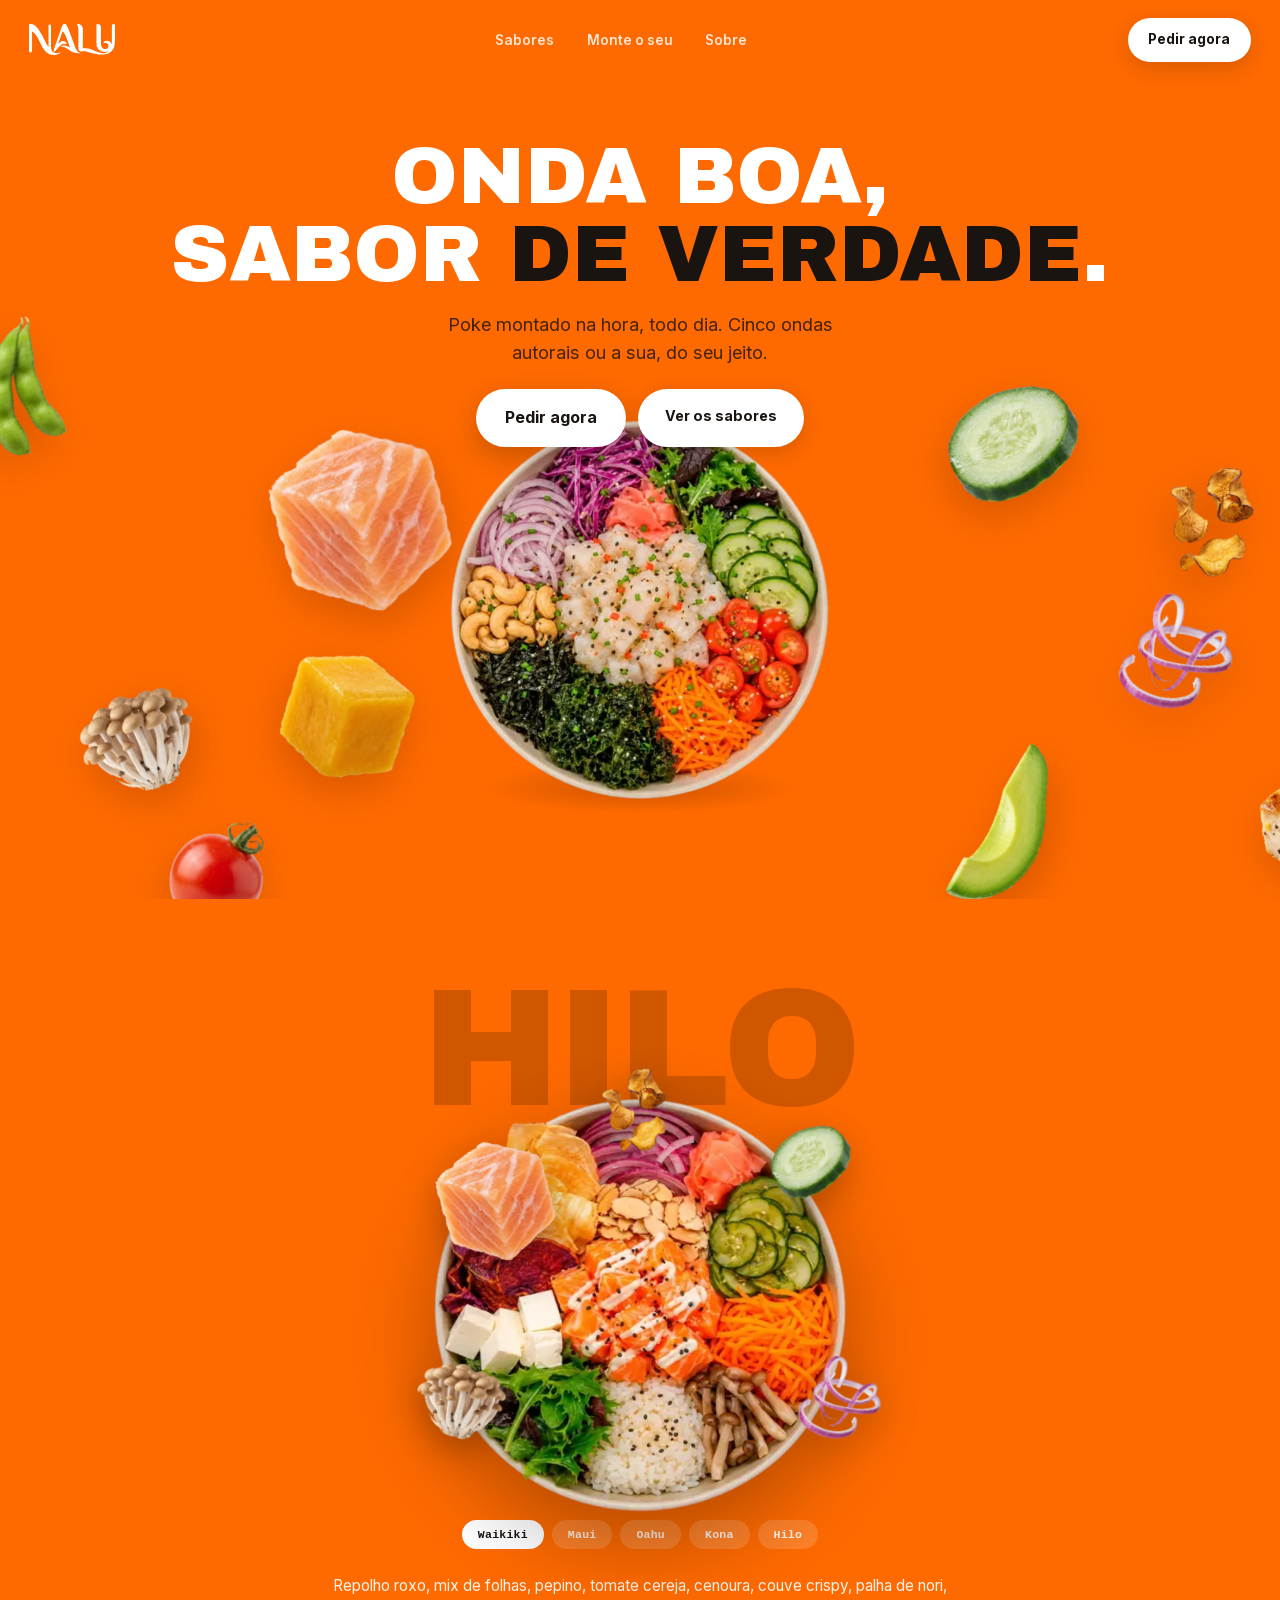
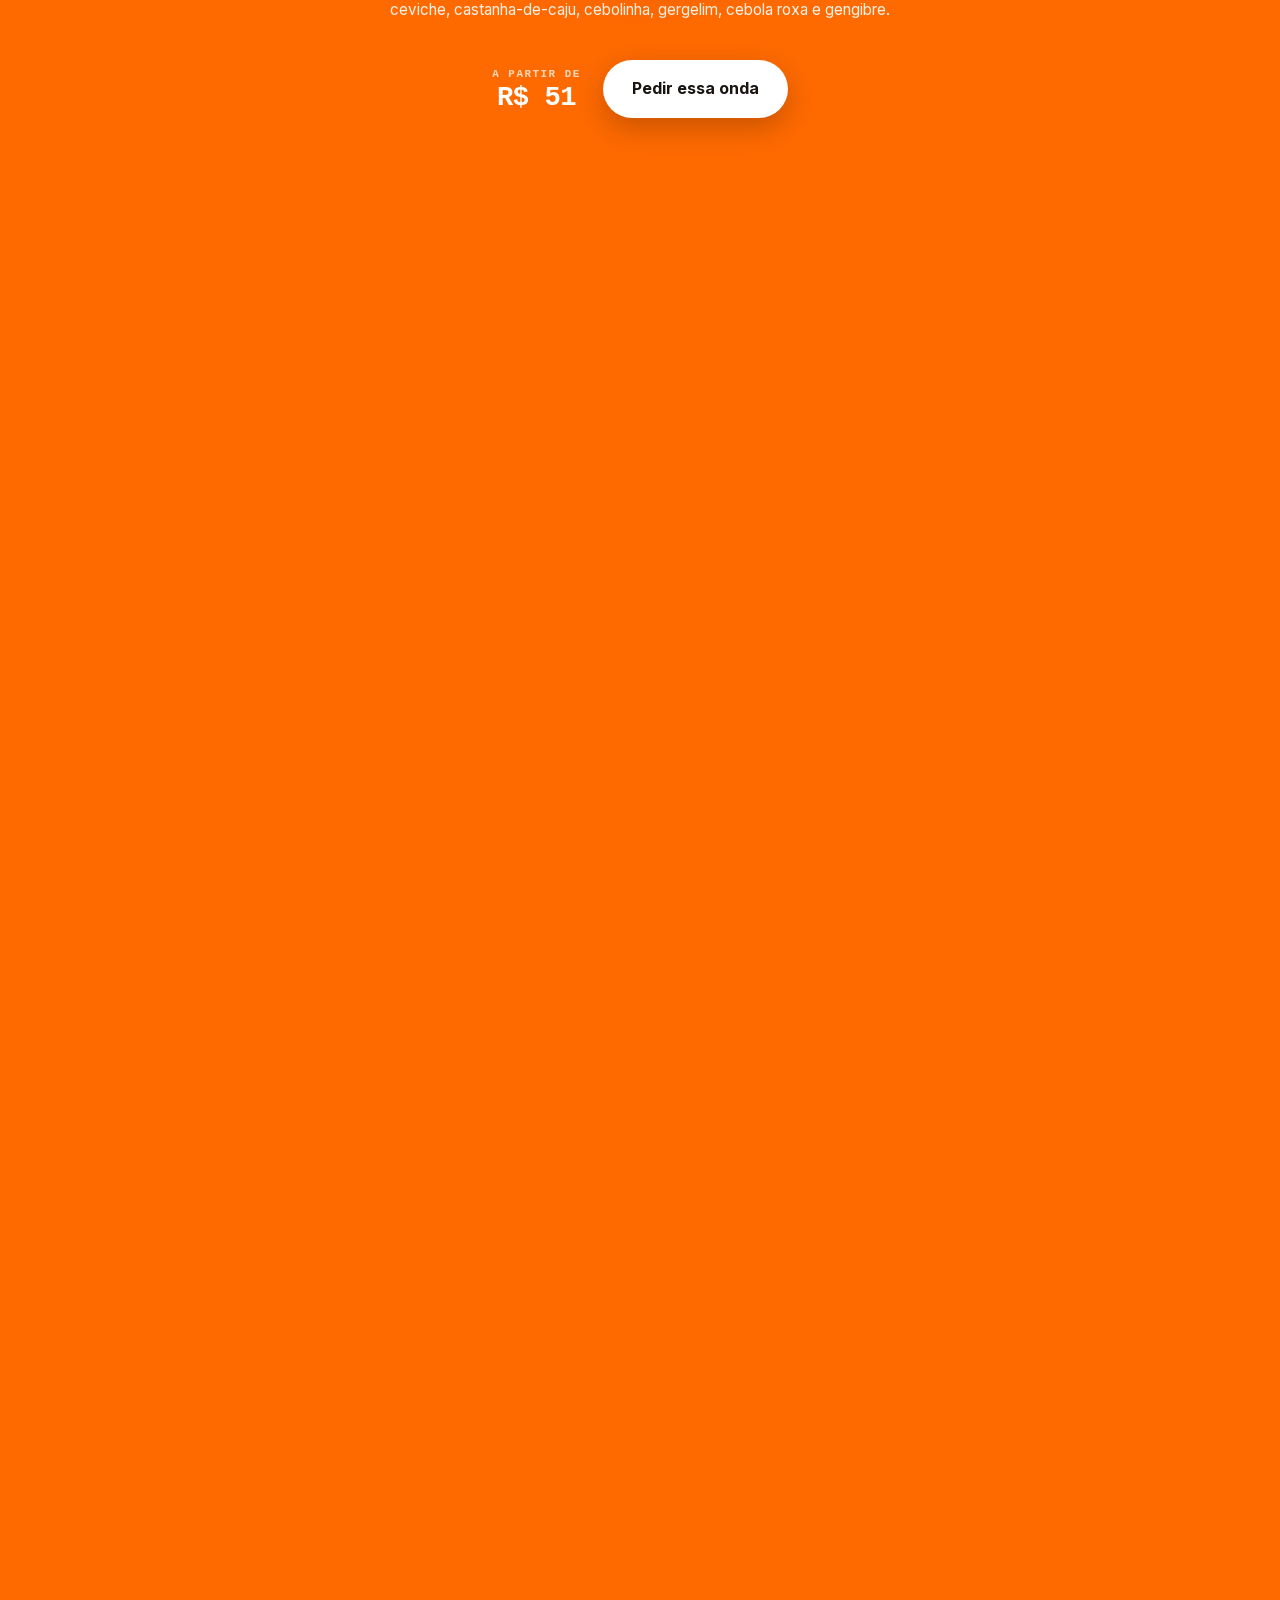
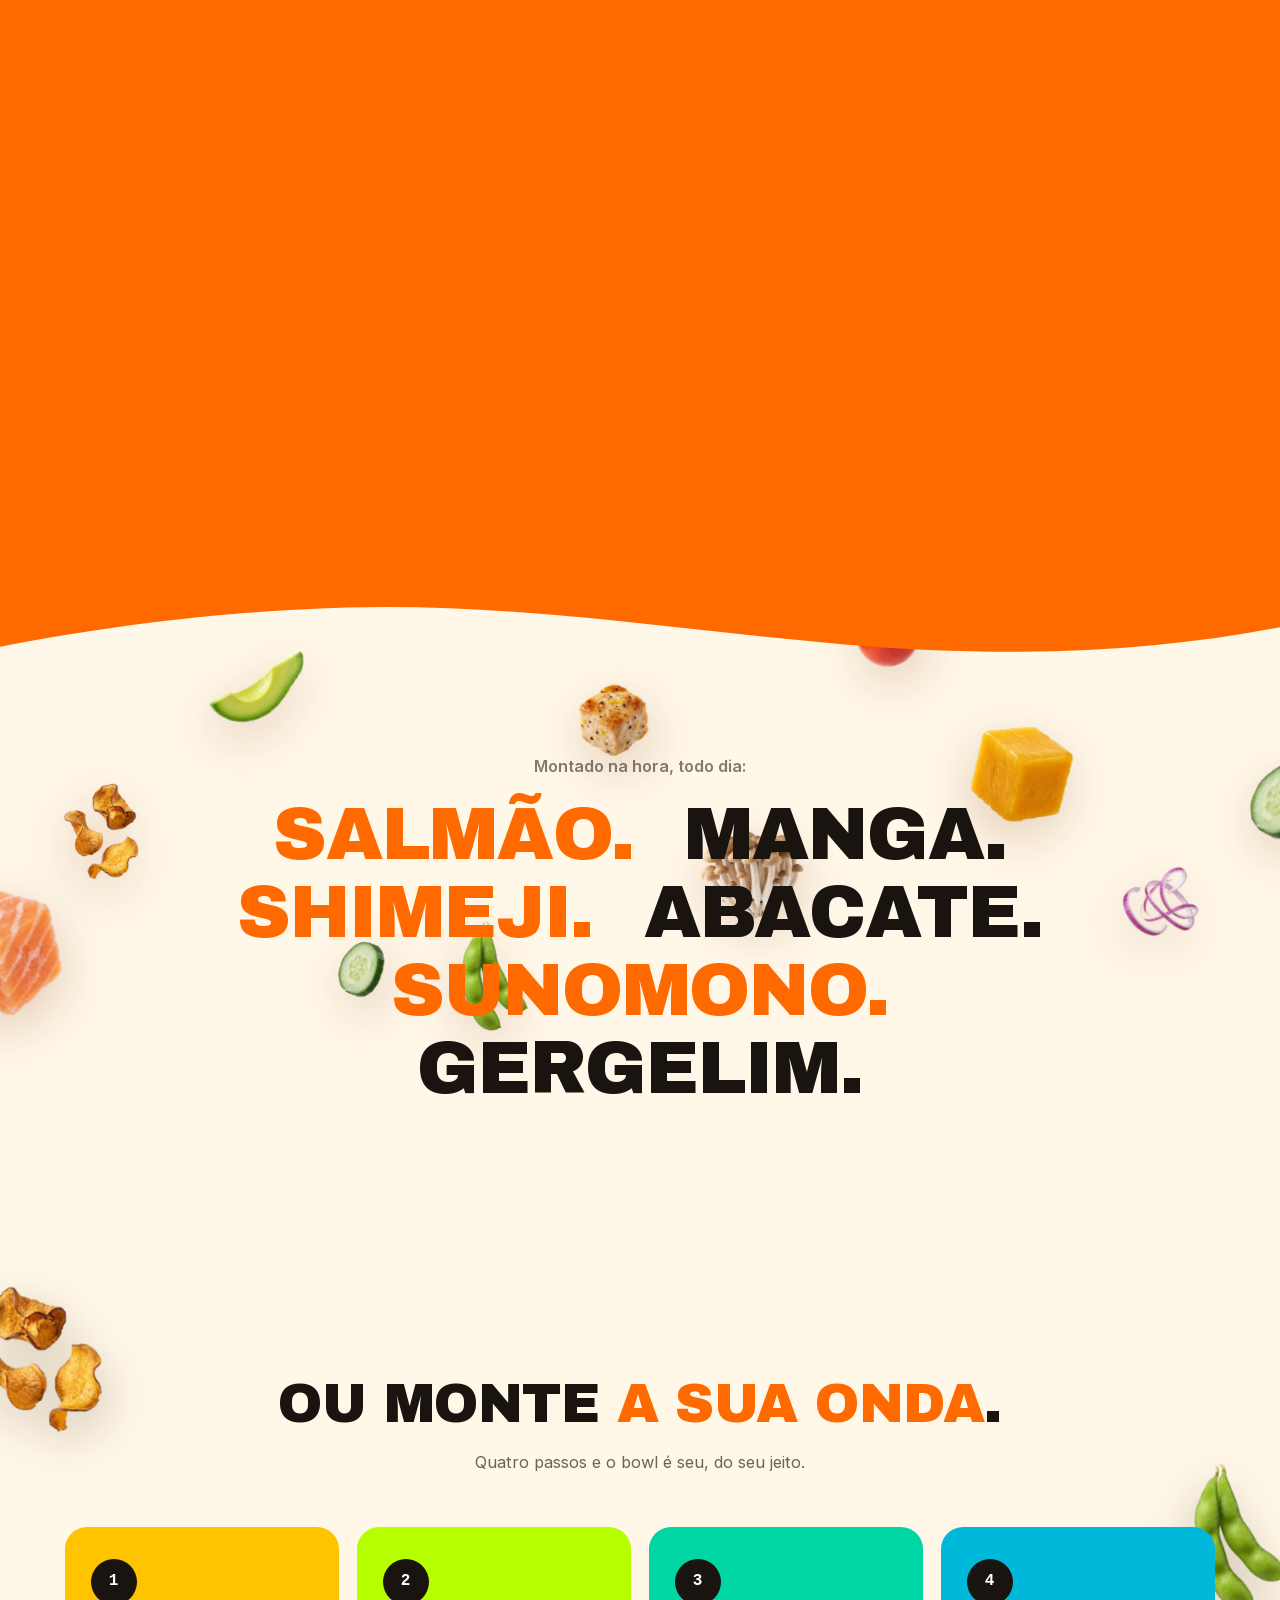
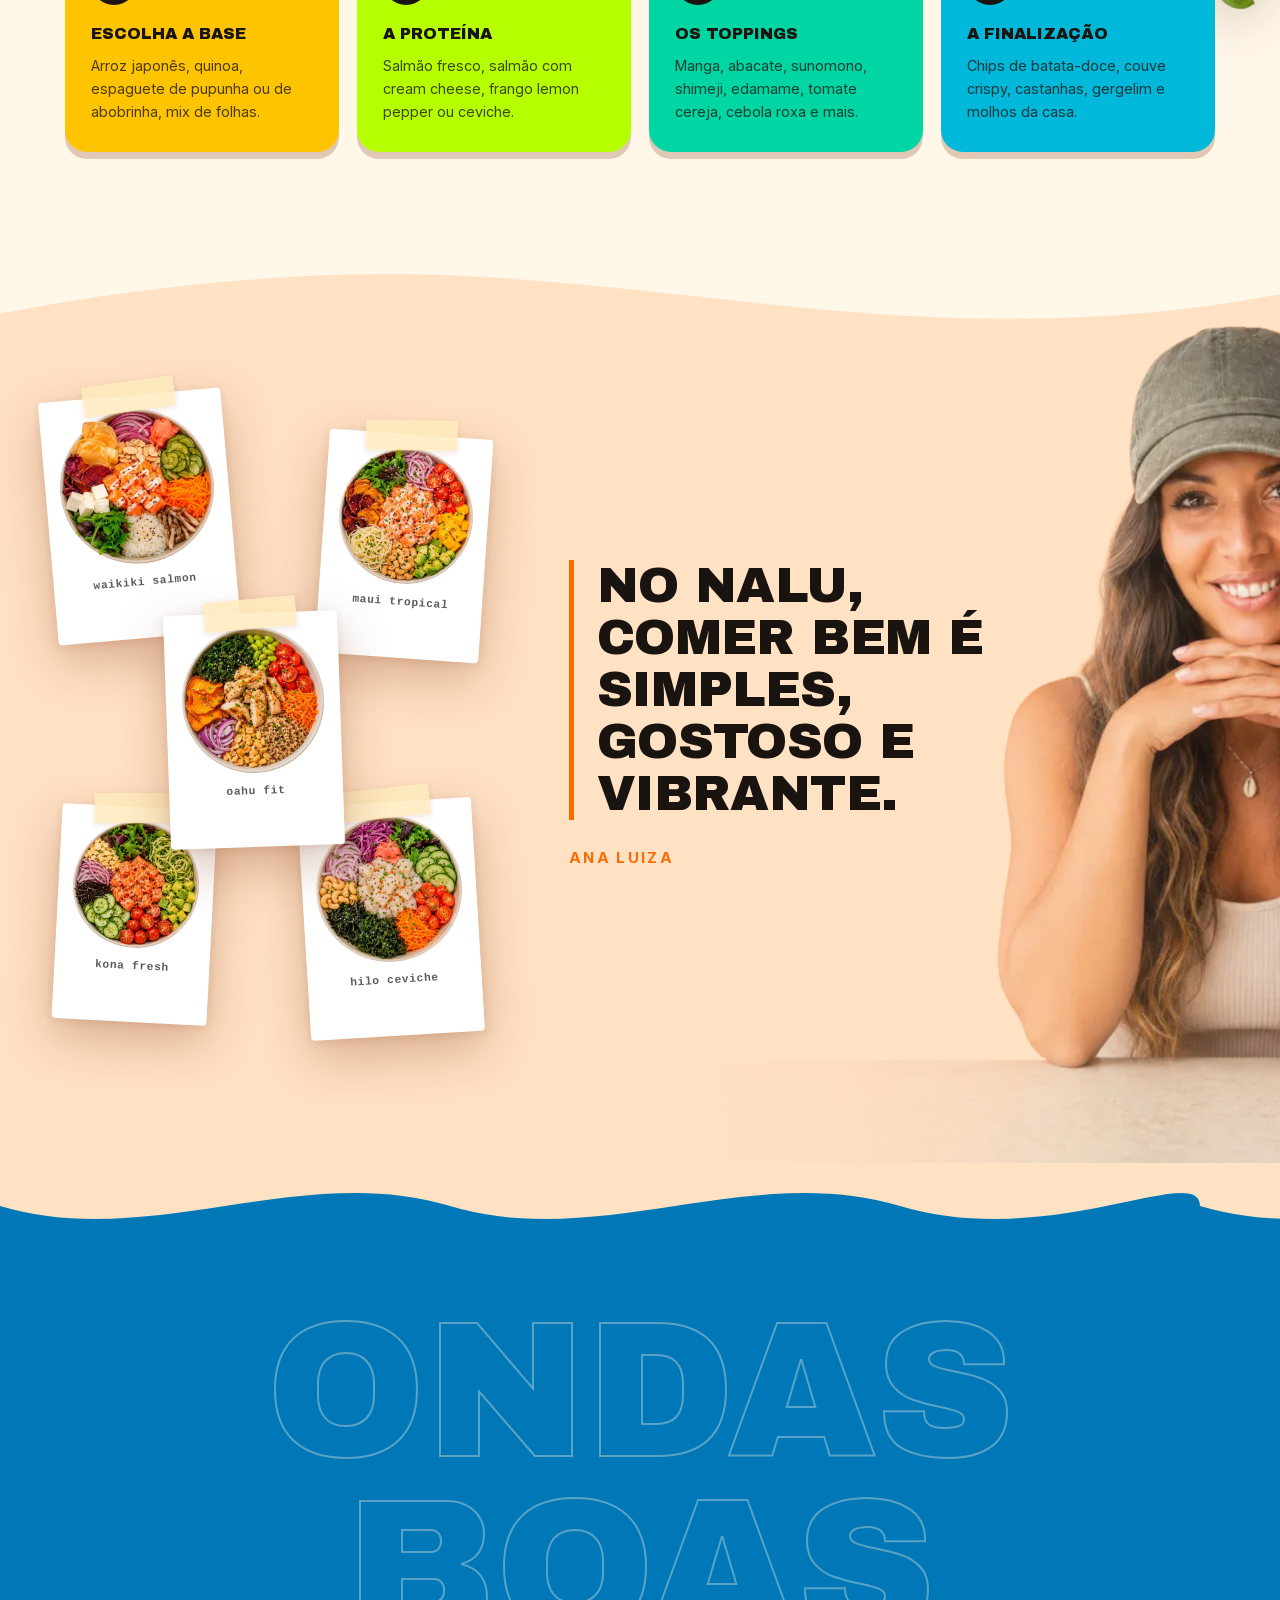
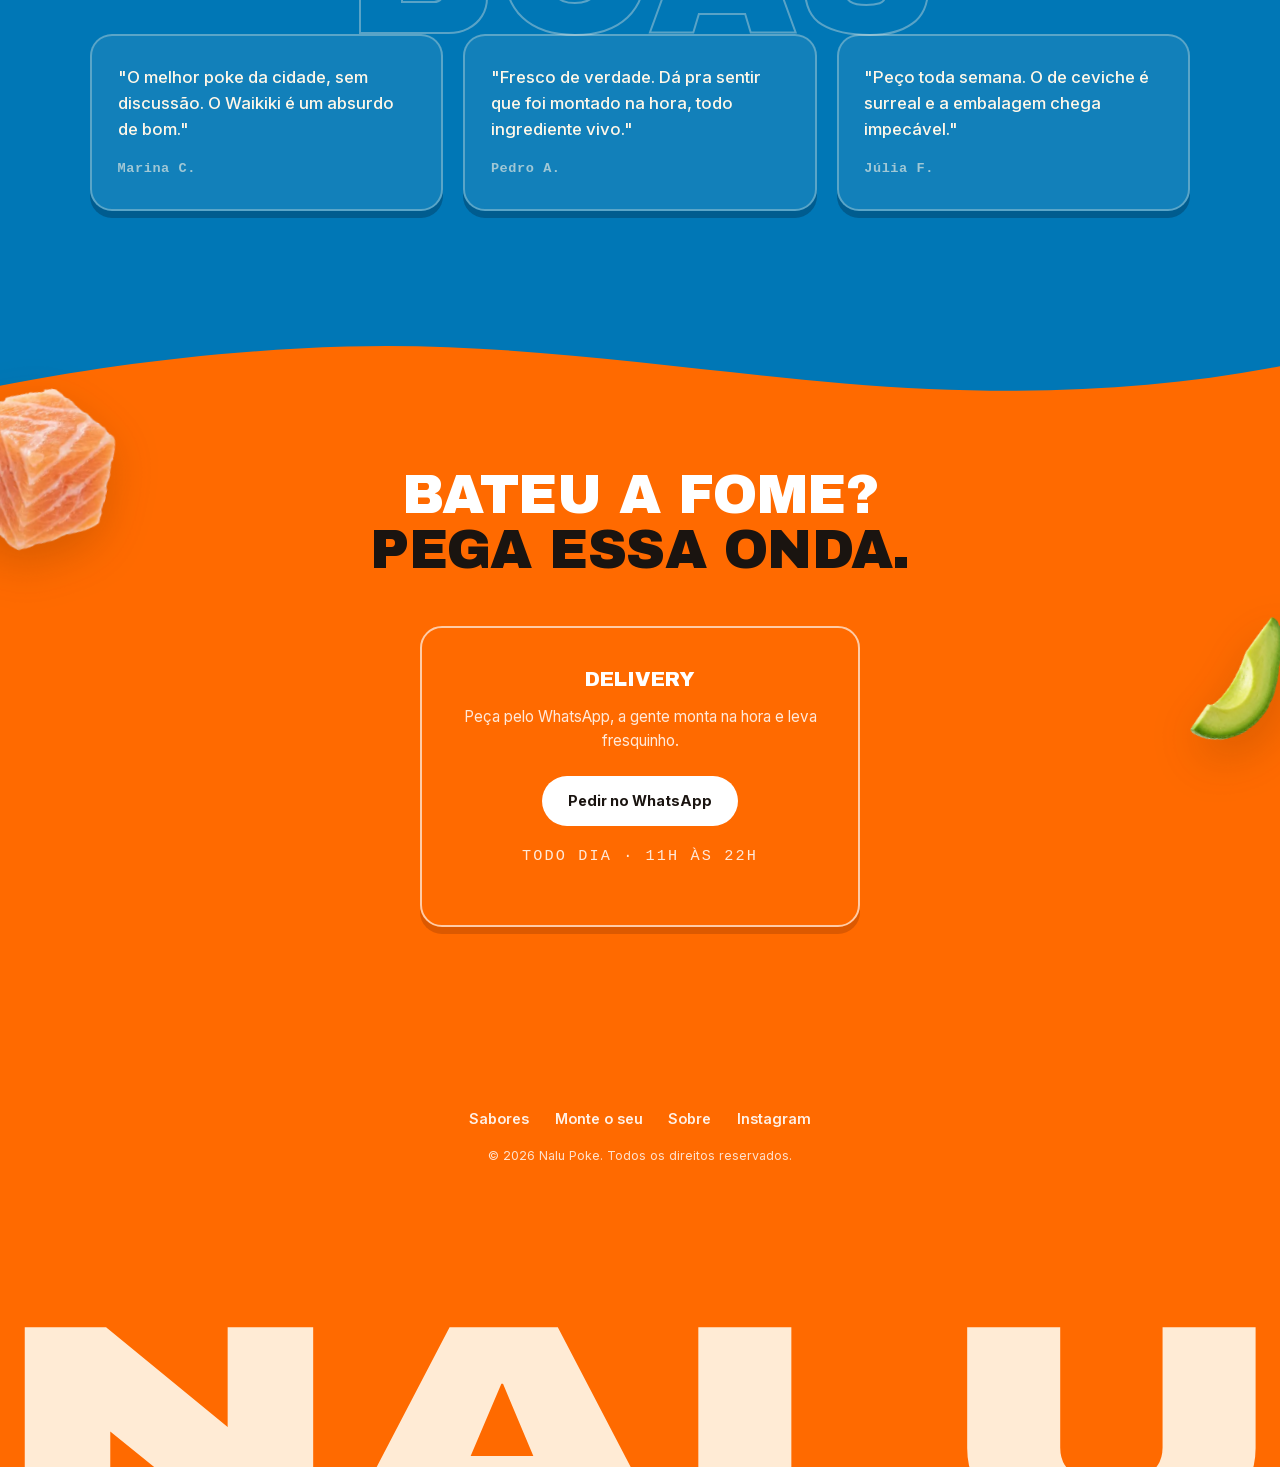
==== commit 2aabea16: "fix(hero): a topping grid per viewport, and both buttons solid One set of percentages was serving a " ====
--- a/nalu-poke/index.html
+++ b/nalu-poke/index.html
@@ -12,7 +12,7 @@
   <link rel="preload" href="assets/fonts/archivo-black-normal.woff2" as="font" type="font/woff2" crossorigin />
   <link rel="preload" href="assets/fonts/inter-normal.woff2" as="font" type="font/woff2" crossorigin />
   <link rel="preload" as="image" fetchpriority="high" imagesrcset="assets/img/poke-hilo-sm.webp 480w, assets/img/poke-hilo.webp 760w" imagesizes="(max-width: 640px) 88vw, 50vh" />
-  <style>@font-face{font-family:'Archivo Black';font-style:normal;font-weight:400;font-display:optional;src:url('../assets/fonts/archivo-black-normal.woff2') format('woff2')}@font-face{font-family:'Inter';font-style:normal;font-weight:100 900;font-display:optional;src:url('../assets/fonts/inter-normal.woff2') format('woff2')}:root{--orange:#FF6A00;--cream:#FFF7E8;--peach:#FFE1C4;--ink:#1A1410;--white:#fff;--font-display:'Archivo Black',system-ui,sans-serif;--font-block:'Archivo Black',system-ui,sans-serif;--font-body:'Inter',system-ui,sans-serif}*{margin:0;padding:0;box-sizing:border-box}html{scroll-behavior:smooth}body{font-family:var(--font-body);color:var(--ink);background-color:var(--orange);line-height:1.6;overflow-x:hidden;transition:background-color .8s ease;-webkit-font-smoothing:antialiased}img{max-width:100%;display:block}.sr-only{position:absolute;width:1px;height:1px;clip:rect(0,0,0,0);overflow:hidden;border:0;padding:0}section{position:relative}.section-title{position:relative;z-index:2;font-family:var(--font-display);font-weight:400;text-transform:uppercase;font-size:clamp(1.8rem,1rem + 3.2vw,3.4rem);line-height:1.02;letter-spacing:-.01em;text-align:center}.section-title em{font-style:normal;color:var(--orange)}.section-title--light{color:var(--white)}.section-title--light em{color:var(--ink)}.section-sub{position:relative;z-index:2;text-align:center;max-width:520px;margin:18px auto 0;color:rgba(26,20,16,.65);font-size:1.02rem}.loader{position:fixed;inset:0;z-index:999;background:var(--orange);display:grid;place-items:center;transition:opacity .55s ease,visibility .55s ease}.loader__circle{width:90px;height:90px;border-radius:50%;background:var(--cream);animation:loaderPulse 0.9s ease-in-out infinite}@keyframes loaderPulse{0%,100%{transform:scale(1)}50%{transform:scale(1.35)}}.loader.is-done{opacity:0;visibility:hidden}.loader.is-done .loader__circle{animation:loaderBloom .6s ease forwards}@keyframes loaderBloom{to{transform:scale(30);opacity:0}}.topbar{position:fixed;top:0;left:0;right:0;z-index:90;display:flex;align-items:center;justify-content:space-between;padding:1.1rem 1.8rem}.topbar__brand img{width:86px;height:auto;filter:brightness(0) invert(1)}.topbar__cta{font-weight:700;font-size:.85rem;text-decoration:none;color:var(--ink);background:var(--white);border-radius:999px;padding:.7rem 1.3rem;box-shadow:0 6px 22px rgba(26,20,16,.18);transition:transform .25s ease}.topbar__cta:hover{transform:translateY(-2px) rotate(-1deg)}body.on-light .topbar__brand img{filter:none}.dock{--dock-gap:18px;position:fixed;left:50%;bottom:var(--dock-gap);transform:translateX(-50%);z-index:90;display:flex;align-items:center;gap:4px;background:rgba(26,20,16,.82);backdrop-filter:blur(10px);-webkit-backdrop-filter:blur(10px);border-radius:999px;padding:6px;box-shadow:0 14px 40px rgba(26,20,16,.3)}@supports (top:100dvh){.dock{top:calc(100dvh - var(--dock-gap));bottom:auto;transform:translate(-50%,-100%)}}.dock a{color:rgba(255,255,255,.85);text-decoration:none;font-size:.82rem;font-weight:600;padding:.55rem 1rem;border-radius:999px;transition:background .25s,color .25s;white-space:nowrap}.dock a:hover{background:rgba(255,255,255,.12);color:var(--white)}.dock a.is-active{background:rgba(255,255,255,.16);color:var(--white)}.dock .dock__cta{background:var(--orange);color:var(--white);font-weight:700}.dock .dock__cta:hover{background:#ff7d1f}.hero{min-height:100svh;display:flex;flex-direction:column;align-items:center;justify-content:center;padding:6.5rem 1.5rem 5.5rem;overflow:hidden}.hero__title{font-family:var(--font-display);font-weight:400;text-transform:uppercase;font-size:clamp(2.2rem,1rem + 5vw,5rem);line-height:.98;color:var(--white);text-align:center;position:relative;z-index:3}.hero__title em{font-style:normal;color:var(--ink)}.hero__line{display:block;overflow:hidden}.hero__line>*{display:inline}.hero__line{opacity:0;transform:translateY(40px) rotate(1.5deg);filter:blur(6px)}body.is-loaded .hero__line{animation:lineUp .9s cubic-bezier(.22,1,.36,1) forwards}body.is-loaded .hero__line--2{animation-delay:.14s}@keyframes lineUp{to{opacity:1;transform:none;filter:blur(0)}}.hero__scene{position:relative;width:min(50vh,78vw);aspect-ratio:1;margin-top:clamp(-1.6rem,-2vw,-.6rem);z-index:2}.hero__bowl{width:100%;height:auto;animation:bowlSpin 70s linear infinite}.hero__scene::before{content:'';position:absolute;left:8%;right:8%;bottom:-4%;height:14%;border-radius:50%;background:radial-gradient(ellipse,rgba(90,30,0,.3),transparent 70%);z-index:-1}.fl{position:absolute;left:var(--x);top:var(--y);width:calc(160px * var(--s));height:auto;transform:rotate(var(--r));filter:drop-shadow(0 14px 20px rgba(120,40,0,.3));will-change:translate;pointer-events:none}.side-fl{position:absolute;left:var(--x);top:var(--y);width:calc(150px * var(--s));height:auto;transform:rotate(var(--r));filter:drop-shadow(0 16px 24px rgba(60,30,0,.22));will-change:translate;pointer-events:none;z-index:1;animation:ingBob 6s ease-in-out infinite}.side-fl[data-speed="0.5"],.side-fl[data-speed="0.55"]{animation-delay:-2.4s;animation-duration:7.5s}@keyframes ingBob{0%,100%{margin-top:0}50%{margin-top:-16px}}.waves{padding:clamp(4rem,8vw,7rem) 0 clamp(5rem,8vw,7rem)}.waves__stage{position:relative;max-width:1200px;margin:0 auto;padding:0 1.5rem;text-align:center}.waves__bigname{font-family:var(--font-block);font-size:clamp(4.4rem,16vw,15rem);line-height:.9;color:rgba(0,0,0,.18);letter-spacing:-.02em;user-select:none;transition:opacity .35s ease}.waves__bigname.is-swapping{opacity:0}.waves__center{display:flex;align-items:center;justify-content:center;gap:clamp(.5rem,3vw,2.5rem);margin-top:clamp(-2.4rem,-6vw,-5rem)}.waves__arrow{flex-shrink:0;width:56px;height:56px;border-radius:50%;border:2px solid rgba(255,255,255,.55);background:rgba(255,255,255,.08);color:var(--white);cursor:pointer;display:grid;place-items:center;transition:background .25s,transform .25s;z-index:5}.waves__arrow:hover{background:rgba(255,255,255,.22);transform:scale(1.08)}.waves__arrow svg{width:22px;height:22px}body.on-light .waves__arrow{border-color:rgba(26,20,16,.4);color:var(--ink);background:rgba(26,20,16,.05)}body.on-light .waves__arrow:hover{background:rgba(26,20,16,.12)}.waves__bowlwrap{position:relative;width:min(46vh,74vw);max-width:560px;aspect-ratio:1;cursor:pointer}.waves__bowl{position:absolute;inset:0;opacity:0;transform:scale(.72) rotate(-150deg);transition:opacity .45s ease,transform .8s cubic-bezier(.34,1.3,.5,1);pointer-events:none}.waves__bowl img{width:100%;height:auto;filter:drop-shadow(0 30px 44px rgba(0,0,0,.3));animation:bowlSpin 60s linear infinite paused}.waves__bowl.is-active{opacity:1;transform:scale(1) rotate(0deg);pointer-events:auto}.waves__bowl.is-active img{animation-play-state:running}.waves__bowlwrap:hover .waves__bowl.is-active{transform:scale(1.05)}@keyframes bowlSpin{to{rotate:360deg}}.waves__orbit{position:absolute;inset:0;pointer-events:none}.waves__orbit .orb{position:absolute;left:var(--x);top:var(--y);width:calc(110px * var(--s));transform:rotate(var(--r)) scale(0);opacity:0;filter:drop-shadow(0 12px 18px rgba(0,0,0,.28));transition:transform .55s cubic-bezier(.34,1.56,.64,1),opacity .4s ease;transition-delay:var(--d,0s)}.waves__orbit .orb.is-in{transform:rotate(var(--r)) scale(1);opacity:1}.waves__bowlwrap:hover .orb.is-in{transform:rotate(calc(var(--r) + 10deg)) scale(1.18) translate(var(--hx,0),var(--hy,0))}.waves__info{max-width:640px;margin:1.6rem auto 0}.waves__ingredients{font-size:.95rem;color:rgba(255,255,255,.92);line-height:1.55;min-height:4.4em;transition:opacity .3s ease}body.on-light .waves__ingredients{color:rgba(26,20,16,.8)}.waves__ingredients.is-swapping{opacity:0}.waves__buy{display:flex;align-items:center;justify-content:center;gap:1.4rem;margin-top:1.2rem;flex-wrap:wrap}.waves__price{color:var(--white);font-weight:600}.waves__price small{opacity:.75;font-size:.8rem;display:block;text-align:left}.waves__price strong{font-family:var(--font-display);font-size:1.7rem;line-height:1}body.on-light .waves__price{color:var(--ink)}.btn-wave{font-weight:700;text-decoration:none;color:var(--ink);background:var(--white);border-radius:999px;padding:1rem 1.8rem;box-shadow:0 10px 30px rgba(0,0,0,.22);transition:transform .25s ease}.btn-wave:hover{transform:translateY(-3px) rotate(-1.2deg)}.waves__dots{display:flex;justify-content:center;gap:.5rem;margin-top:.4rem}.waves__dots button{border:0;cursor:pointer;font-family:var(--font-body);font-size:.78rem;font-weight:700;padding:.5rem 1rem;border-radius:999px;background:rgba(255,255,255,.16);color:rgba(255,255,255,.9);transition:background .25s,color .25s,transform .25s}.waves__dots button:hover{transform:translateY(-2px)}.waves__dots button.is-active{background:var(--white);color:var(--ink)}body.on-light .waves__dots button{background:rgba(26,20,16,.1);color:var(--ink)}body.on-light .waves__dots button.is-active{background:var(--ink);color:var(--white)}.words{padding:clamp(6rem,12vw,10rem) 1.5rem;overflow:hidden}.words__inner{position:relative;max-width:1000px;margin:0 auto;text-align:center}.words__intro{font-weight:600;color:rgba(26,20,16,.55);margin-bottom:1rem}.words__list{font-family:var(--font-display);font-weight:400;text-transform:uppercase;font-size:clamp(2rem,.9rem + 5vw,4.6rem);line-height:1.06;letter-spacing:-.015em}.words__list .w{display:inline-block;margin:0 .18em;opacity:0;transform:translateY(36px) rotate(2deg);filter:blur(5px);transition:opacity .7s ease,transform .7s cubic-bezier(.22,1,.36,1),filter .7s ease}.words__list .w:nth-child(odd){color:var(--orange)}.words__list .w.is-in{opacity:1;transform:none;filter:none}.words__floaters{position:absolute;inset:-18% 0;pointer-events:none}.wf{position:absolute;left:var(--x);top:100%;width:calc(130px * var(--s));transform:rotate(var(--r));will-change:transform;filter:drop-shadow(0 16px 24px rgba(120,40,0,.2))}.build{padding:clamp(4.5rem,9vw,8rem) 1.5rem}.build__grid{position:relative;z-index:2;display:grid;grid-template-columns:repeat(4,1fr);gap:18px;max-width:1150px;margin:3.2rem auto 0}.bstep{background:var(--c,var(--white));border-radius:26px;padding:2rem 1.6rem 1.8rem;box-shadow:0 14px 40px rgba(120,40,0,.14);transform:rotate(var(--tilt));transition:transform .35s cubic-bezier(.34,1.56,.64,1),box-shadow .35s ease}.bstep:hover{transform:rotate(0deg) translateY(-10px) scale(1.03);box-shadow:0 26px 60px rgba(120,40,0,.18)}.bstep__num{display:inline-grid;place-items:center;width:46px;height:46px;border-radius:50%;background:var(--ink);color:var(--white);font-family:var(--font-display);font-weight:400;font-size:1.15rem;margin-bottom:1rem}.bstep h3{font-family:var(--font-display);font-weight:400;text-transform:uppercase;font-size:1rem;margin-bottom:.5rem}.bstep p{font-size:.9rem;color:rgba(26,20,16,.78)}.about{padding:clamp(5rem,10vw,9rem) 1.5rem;overflow:hidden}.about__bg{position:absolute;inset:0}.about__bg img{width:100%;height:100%;object-fit:cover;object-position:center top}.about__bg::after{content:'';position:absolute;inset:0;background:linear-gradient(90deg,rgba(255,225,196,.28) 0%,rgba(255,225,196,.55) 48%,rgba(255,225,196,.94) 72%,var(--peach) 100%)}.about__inner{position:relative;display:grid;grid-template-columns:1fr 1fr;gap:clamp(2rem,5vw,5rem);max-width:1180px;margin:0 auto;align-items:center}.about__gallery{position:relative;min-height:640px}.pol{position:absolute;background:var(--white);padding:14px 14px 46px;border-radius:4px;box-shadow:0 18px 50px rgba(120,40,0,.28),0 2px 8px rgba(120,40,0,.12);transition:transform .4s cubic-bezier(.34,1.56,.64,1)}.pol::before{content:'';position:absolute;top:-14px;left:50%;transform:translateX(-50%) rotate(-3deg);width:92px;height:30px;background:rgba(255,236,190,.85);box-shadow:0 2px 6px rgba(120,40,0,.12);z-index:2}.pol img{border-radius:2px;width:100%;height:auto}.pol figcaption{font-family:var(--font-body);font-weight:600;font-size:.85rem;text-align:center;margin-top:10px;color:rgba(26,20,16,.7)}.pol--1{width:40%;top:0;left:0;transform:rotate(-5deg);z-index:2}.pol--2{width:36%;top:6%;right:4%;transform:rotate(4deg)}.pol--3{width:38%;top:34%;left:26%;transform:rotate(-2deg);z-index:3}.pol--4{width:34%;bottom:2%;left:2%;transform:rotate(3deg)}.pol--5{width:38%;bottom:0;right:6%;transform:rotate(-3.5deg);z-index:2}.pol:hover{transform:rotate(0deg) scale(1.05);z-index:9}.about__copy p{margin-top:1.1rem;color:rgba(26,20,16,.75);max-width:46ch}.about__pull{font-family:var(--font-display);font-weight:400;text-transform:uppercase;font-size:clamp(1.5rem,.8rem + 2.9vw,3.15rem) !important;line-height:1.04;letter-spacing:-.012em;color:var(--ink) !important;border-left:clamp(4px,.45vw,7px) solid var(--orange);padding-left:clamp(.9rem,1.8vw,1.7rem);margin-top:0 !important;max-width:none}.about__sign{font-family:var(--font-body);font-weight:700;text-transform:uppercase;font-size:.92rem !important;letter-spacing:.16em;color:var(--orange) !important;margin-top:1.7rem !important}.reviews{padding:clamp(6rem,11vw,10rem) 1.5rem clamp(5rem,10vw,9rem);overflow:hidden;position:relative}.reviews::before,.reviews::after{content:'';position:absolute;left:0;width:calc(100% + 1200px);height:90px;top:-2px;background:url("data:image/svg+xml,%3Csvg xmlns='http://www.w3.org/2000/svg' viewBox='0 0 1200 90' preserveAspectRatio='none'%3E%3Cpath d='M0,45 C150,90 300,0 450,45 C600,90 750,0 900,45 C1050,90 1200,0 1200,45 L1200,0 L0,0 Z' fill='%23FFE1C4'/%3E%3C/svg%3E") repeat-x;background-size:1200px 90px;animation:waveSlide 16s linear infinite;pointer-events:none}.reviews::after{animation-duration:23s;animation-direction:reverse;opacity:.45;top:-14px}@keyframes waveSlide{to{transform:translateX(-1200px)}}.reviews__bigword{font-family:var(--font-block);font-size:clamp(4.5rem,15vw,13rem);line-height:.92;text-align:center;color:transparent;-webkit-text-stroke:2px rgba(255,247,232,.35);user-select:none}.reviews__grid{display:grid;grid-template-columns:repeat(3,1fr);gap:20px;max-width:1100px;margin:-1.5rem auto 0;position:relative}.rev{background:rgba(255,247,232,.07);border:1px solid rgba(255,247,232,.16);border-radius:22px;padding:1.8rem 1.6rem;color:var(--cream);transform:rotate(var(--tilt));transition:transform .35s ease,background .35s ease}.rev:hover{transform:rotate(0deg) translateY(-6px);background:rgba(255,247,232,.12)}.rev p{font-family:var(--font-body);font-weight:500;font-size:1.05rem;line-height:1.55}.rev cite{display:block;margin-top:1rem;font-style:normal;font-weight:600;font-size:.85rem;color:rgba(255,247,232,.6)}.order{padding:clamp(5rem,10vw,8rem) 1.5rem clamp(6rem,11vw,9rem)}.order__cards{position:relative;z-index:2;display:grid;grid-template-columns:1fr 1fr;gap:20px;max-width:860px;margin:3rem auto 0}.ocard{border:2px dashed rgba(255,255,255,.5);border-radius:26px;padding:2.2rem 2rem;text-align:center;color:var(--white);transition:border-color .3s,background .3s,transform .3s}.ocard:hover{border-color:var(--white);background:rgba(255,255,255,.07);transform:translateY(-4px)}.ocard h3{font-family:var(--font-display);font-weight:400;text-transform:uppercase;font-size:1.25rem;margin-bottom:.6rem}.ocard p{font-size:.95rem;color:rgba(255,255,255,.85);margin-bottom:1.4rem}.ocard__btn{display:inline-block;font-weight:700;font-size:.9rem;text-decoration:none;color:var(--ink);background:var(--white);border-radius:999px;padding:.85rem 1.6rem;transition:transform .25s ease}.ocard__btn:hover{transform:translateY(-2px) rotate(-1deg)}.ocard__btn--ghost{background:transparent;color:var(--white);border:2px solid rgba(255,255,255,.6)}.footer{position:relative;padding:clamp(3rem,6vw,5rem) 1.5rem 0;overflow:hidden;text-align:center}.footer__links{display:flex;justify-content:center;gap:1.6rem;margin:1.6rem 0 1rem;flex-wrap:wrap}.footer__links a{color:rgba(255,255,255,.9);text-decoration:none;font-weight:600;font-size:.9rem}.footer__links a:hover{text-decoration:underline}.footer__copy{color:rgba(255,255,255,.8);font-size:.78rem;padding-bottom:4.5rem}.footer__logotype{display:block;width:100vw;height:clamp(120px,24vw,340px);margin:0 calc(50% - 50vw);user-select:none}.footer__logotype text{font-family:var(--font-block);font-size:230px;fill:rgba(255,247,232,.92)}.rv{opacity:0;transform:translateY(30px);transition:opacity .7s ease,transform .7s ease}.rv.is-in{opacity:1;transform:none}@media (max-width:1024px){.build__grid{grid-template-columns:1fr 1fr}.reviews__grid{grid-template-columns:1fr;max-width:560px}.about__inner{grid-template-columns:1fr}.about__gallery{min-height:520px;width:min(100%,480px);margin-inline:auto}.about__bg::after{background:linear-gradient(180deg,rgba(255,225,196,.45) 0%,rgba(255,225,196,.93) 55%,var(--peach) 100%)}.about__copy{text-align:center}.about__copy p{margin-inline:auto}.about__pull{text-align:left}}@media (max-width:640px){.topbar{padding:.9rem 1.1rem}.topbar__brand img{width:70px}.dock{--dock-gap:12px;max-width:calc(100vw - 20px)}.dock a{font-size:.74rem;padding:.5rem .7rem}.hero{padding-top:5.2rem}.hero__scene{width:min(48vh,92vw)}.fl{width:calc(92px * var(--s))}.hero__scrollcue{display:none}.waves__center{gap:.4rem}.waves__arrow{width:44px;height:44px}.waves__bowlwrap{width:min(40vh,78vw)}.waves__orbit .orb{width:calc(78px * var(--s))}.waves__ingredients{font-size:.86rem}.waves__dots{flex-wrap:wrap}.build__grid{grid-template-columns:1fr;max-width:420px}.bstep{transform:none}.order__cards{grid-template-columns:1fr;max-width:420px}.wf{width:calc(84px * var(--s))}.footer__copy{padding-bottom:4.5rem}}@media (prefers-reduced-motion:reduce){*,*::before,*::after{animation:none !important;transition:none !important}.rv,.words__list .w,.hero__line{opacity:1 !important;transform:none !important;filter:none !important}html{scroll-behavior:auto}}/* ONDA: a fronteira entre as secoes. A marca chama Nalu, que e onda, e a forma so existia no topo do reviews. Agora cada secao tem bloco de cor proprio e entrega na seguinte por uma onda, com a cor de quem termina. */section[data-bg],footer[data-bg]{background-color:var(--sec,transparent);transition:background-color .8s ease}.wave-sep{position:absolute;top:-1px;left:0;width:100%;height:clamp(34px,4.6vw,86px);display:block;fill:var(--sec-prev,transparent);transition:fill .8s ease;pointer-events:none;z-index:1}.hero{position:relative;z-index:1}/* os ingredientes passam ATRAS das palavras: antes cobriam SALMAO, SHIMEJI e SUNOMONO e a lista ficava ilegivel no meio da secao */.words__floaters{z-index:0}.words__list{position:relative;z-index:1}.words__intro{position:relative;z-index:1}/* o hero dizia o slogan e mais nada: sem o que e, sem para onde ir */.hero__lede{position:relative;z-index:3;max-width:38ch;margin:1.05rem auto 0;text-align:center;color:rgba(26,20,16,.82);font-size:clamp(.96rem,.88rem + .32vw,1.14rem);line-height:1.5}.hero__ctas{position:relative;z-index:3;display:flex;gap:12px;justify-content:center;flex-wrap:wrap;margin-top:clamp(.9rem,1.8vw,1.6rem)}.hero__ghost{display:inline-block;font-weight:700;font-size:.9rem;text-decoration:none;color:var(--ink);border:2px solid rgba(26,20,16,.45);border-radius:999px;padding:.82rem 1.55rem;transition:transform .25s ease,background .25s ease,border-color .25s ease}.hero__ghost:hover{transform:translateY(-2px);background:rgba(26,20,16,.08);border-color:var(--ink)}body.on-light .hero__lede{color:rgba(26,20,16,.82)}.hero__scene{z-index:2}.hero__lede,.hero__ctas{z-index:4}.hero{padding-bottom:4.2rem}@media (min-width:641px){.hero__scene{width:min(42vh,78vw)}}/* numero, preco e rotulo ganham voz propria. Mono do sistema: zero byte baixado, e e a familia da ficha tecnica, nao a da interface. */:root{--font-meta:ui-monospace,'SF Mono',SFMono-Regular,Menlo,'Roboto Mono',monospace}.ocard__meta,.pol figcaption,.rev cite,.waves__dots button,.wave-no{font-family:var(--font-meta);letter-spacing:.02em}.waves__price strong{font-family:var(--font-meta);font-weight:700;letter-spacing:-.02em}.waves__price small{font-family:var(--font-meta);text-transform:uppercase;letter-spacing:.14em;font-size:.68rem}.bstep__num{font-family:var(--font-meta);font-weight:700;font-size:1rem}.waves__dots button{font-size:.72rem}.pol figcaption{font-size:.7rem;letter-spacing:.06em}.rev cite{letter-spacing:.04em}.ocard__meta{font-size:.74rem;text-transform:uppercase;letter-spacing:.14em;color:rgba(255,255,255,.72);margin:1.1rem 0 0}.order__cards{grid-template-columns:minmax(0,440px);justify-content:center}/* havia tres linguagens de caixa: colorida com sombra borrada, translucida de borda fina e tracejada. Agora todas tem a mesma aresta e a mesma sombra solida, que e o que da cara de impresso em vez de cara de componente. */.bstep{box-shadow:0 7px 0 rgba(120,40,0,.22);border-radius:22px}.bstep:hover{box-shadow:0 14px 0 rgba(120,40,0,.22)}.rev{border:2px solid rgba(255,247,232,.3);border-radius:22px;box-shadow:0 7px 0 rgba(0,40,70,.35)}.rev:hover{box-shadow:0 14px 0 rgba(0,40,70,.35)}.ocard{border:2px solid rgba(255,255,255,.65);border-radius:22px;box-shadow:0 7px 0 rgba(140,50,0,.3)}.ocard:hover{box-shadow:0 14px 0 rgba(140,50,0,.3)}/* o gradiente apagava a foto inteira: a fundadora existia no HTML, nao na tela */.about__bg img{object-position:72% top}.about__bg::after{background:linear-gradient(90deg,rgba(255,225,196,.96) 0%,rgba(255,225,196,.82) 34%,rgba(255,225,196,.34) 62%,rgba(255,225,196,.12) 100%)}/* a foto ocupa a faixa da direita e o conteudo recua: antes ela estava apagada por um gradiente, e ao aparecer passou por cima da citacao */@media (min-width:1025px){.about__bg{left:auto;right:0;width:46%}.about__bg img{object-position:70% top}.about__bg::after{background:linear-gradient(90deg,var(--peach) 0%,rgba(255,225,196,.86) 26%,rgba(255,225,196,.22) 62%,rgba(255,225,196,0) 100%)}.about__inner{max-width:1080px;margin-right:auto;margin-left:max(1.5rem,calc(50vw - 640px));padding-right:clamp(40px,8vw,130px)}}/* a secao de pedido perdeu metade do conteudo e ficou com o dobro do ar */.order{padding-bottom:clamp(3rem,6vw,5rem)}/* o sabor era um bowl com o nome em marca d'agua e chips de filtro. Com numeral ele vira peca de uma colecao de cinco, que e o que a secao promete */.wave-no{position:relative;z-index:2;font-size:.82rem;letter-spacing:.18em;text-transform:uppercase;color:var(--white);opacity:.9;margin-bottom:.5rem}.wave-no i{font-style:normal;opacity:.55}body.on-light .wave-no{color:var(--ink)}.waves__bigname{margin-top:-.08em}/* O carrossel trocava sozinho a cada 7s: o visitante assistia. Agora, no desktop, a secao prende e o scroll percorre os cinco sabores, trocando o bowl e a cor do site junto. No toque continua swipe, pra nao prender o dedo. */@media (min-width:1025px){body.waves-scroll .waves{height:calc(100svh * 5);padding:0}body.waves-scroll .waves__stage{position:sticky;top:0;height:100svh;display:flex;flex-direction:column;align-items:center;justify-content:center;max-width:1200px;padding:clamp(3rem,5vw,4.5rem) 1.5rem clamp(4.5rem,7vw,6rem)}body.waves-scroll .waves__arrow{display:none}body.waves-scroll .waves__center{margin-top:clamp(-1.6rem,-4vw,-3.2rem)}body.waves-scroll .waves__dots button{cursor:pointer}}/* no celular a citacao fica POR CIMA da foto, entao ela volta a ser fundo: o gradiente vertical que ja existia, reposto depois da regra do desktop */@media (max-width:1024px){.about__bg img{object-position:center top}.about__bg::after{background:linear-gradient(180deg,rgba(255,225,196,.52) 0%,rgba(255,225,196,.95) 52%,var(--peach) 100%)}}/* NAVEGACAO: havia duas barras fixas ao mesmo tempo, e a de baixo cobria o preco e o botao da secao de sabores. No desktop a navegacao sobe para a barra do topo, que ganha vidro depois que a pagina sai do topo; a de baixo, boa para o polegar, fica so no celular, e la o conteudo reserva o espaco. */.topbar{gap:1rem;transition:background-color .35s ease,backdrop-filter .35s ease,box-shadow .35s ease}.topnav{display:none}@media (min-width:761px){.dock{display:none}.topnav{display:flex;align-items:center;gap:2px}.topnav a{color:var(--white);opacity:.82;text-decoration:none;font-size:.86rem;font-weight:600;padding:.5rem .95rem;border-radius:999px;white-space:nowrap;transition:background .25s,opacity .25s}.topnav a:hover{opacity:1;background:rgba(255,255,255,.16)}.topnav a.is-active{opacity:1;background:rgba(255,255,255,.2)}body.on-light .topnav a{color:var(--ink)}body.on-light .topnav a:hover{background:rgba(26,20,16,.1)}body.on-light .topnav a.is-active{background:rgba(26,20,16,.13)}body.is-scrolled .topbar{background:rgba(255,255,255,.1);backdrop-filter:blur(14px) saturate(140%);-webkit-backdrop-filter:blur(14px) saturate(140%);box-shadow:0 1px 0 rgba(255,255,255,.18)}body.on-light.is-scrolled .topbar{background:rgba(255,255,255,.42);box-shadow:0 1px 0 rgba(26,20,16,.1)}}@media (max-width:760px){.waves__info,.order__cards,.build__grid,.reviews__grid{padding-bottom:4.6rem}}/* o nome do sabor passava por baixo da barra de vidro */@media (min-width:1025px){body.waves-scroll .waves__stage{padding-top:clamp(5.4rem,7.5vw,7rem)}body.waves-scroll .waves__bigname{font-size:clamp(4rem,13vw,12rem)}}</style>
+  <style>@font-face{font-family:'Archivo Black';font-style:normal;font-weight:400;font-display:optional;src:url('../assets/fonts/archivo-black-normal.woff2') format('woff2')}@font-face{font-family:'Inter';font-style:normal;font-weight:100 900;font-display:optional;src:url('../assets/fonts/inter-normal.woff2') format('woff2')}:root{--orange:#FF6A00;--cream:#FFF7E8;--peach:#FFE1C4;--ink:#1A1410;--white:#fff;--font-display:'Archivo Black',system-ui,sans-serif;--font-block:'Archivo Black',system-ui,sans-serif;--font-body:'Inter',system-ui,sans-serif}*{margin:0;padding:0;box-sizing:border-box}html{scroll-behavior:smooth}body{font-family:var(--font-body);color:var(--ink);background-color:var(--orange);line-height:1.6;overflow-x:hidden;transition:background-color .8s ease;-webkit-font-smoothing:antialiased}img{max-width:100%;display:block}.sr-only{position:absolute;width:1px;height:1px;clip:rect(0,0,0,0);overflow:hidden;border:0;padding:0}section{position:relative}.section-title{position:relative;z-index:2;font-family:var(--font-display);font-weight:400;text-transform:uppercase;font-size:clamp(1.8rem,1rem + 3.2vw,3.4rem);line-height:1.02;letter-spacing:-.01em;text-align:center}.section-title em{font-style:normal;color:var(--orange)}.section-title--light{color:var(--white)}.section-title--light em{color:var(--ink)}.section-sub{position:relative;z-index:2;text-align:center;max-width:520px;margin:18px auto 0;color:rgba(26,20,16,.65);font-size:1.02rem}.loader{position:fixed;inset:0;z-index:999;background:var(--orange);display:grid;place-items:center;transition:opacity .55s ease,visibility .55s ease}.loader__circle{width:90px;height:90px;border-radius:50%;background:var(--cream);animation:loaderPulse 0.9s ease-in-out infinite}@keyframes loaderPulse{0%,100%{transform:scale(1)}50%{transform:scale(1.35)}}.loader.is-done{opacity:0;visibility:hidden}.loader.is-done .loader__circle{animation:loaderBloom .6s ease forwards}@keyframes loaderBloom{to{transform:scale(30);opacity:0}}.topbar{position:fixed;top:0;left:0;right:0;z-index:90;display:flex;align-items:center;justify-content:space-between;padding:1.1rem 1.8rem}.topbar__brand img{width:86px;height:auto;filter:brightness(0) invert(1)}.topbar__cta{font-weight:700;font-size:.85rem;text-decoration:none;color:var(--ink);background:var(--white);border-radius:999px;padding:.7rem 1.3rem;box-shadow:0 6px 22px rgba(26,20,16,.18);transition:transform .25s ease}.topbar__cta:hover{transform:translateY(-2px) rotate(-1deg)}body.on-light .topbar__brand img{filter:none}.dock{--dock-gap:18px;position:fixed;left:50%;bottom:var(--dock-gap);transform:translateX(-50%);z-index:90;display:flex;align-items:center;gap:4px;background:rgba(26,20,16,.82);backdrop-filter:blur(10px);-webkit-backdrop-filter:blur(10px);border-radius:999px;padding:6px;box-shadow:0 14px 40px rgba(26,20,16,.3)}@supports (top:100dvh){.dock{top:calc(100dvh - var(--dock-gap));bottom:auto;transform:translate(-50%,-100%)}}.dock a{color:rgba(255,255,255,.85);text-decoration:none;font-size:.82rem;font-weight:600;padding:.55rem 1rem;border-radius:999px;transition:background .25s,color .25s;white-space:nowrap}.dock a:hover{background:rgba(255,255,255,.12);color:var(--white)}.dock a.is-active{background:rgba(255,255,255,.16);color:var(--white)}.dock .dock__cta{background:var(--orange);color:var(--white);font-weight:700}.dock .dock__cta:hover{background:#ff7d1f}.hero{min-height:100svh;display:flex;flex-direction:column;align-items:center;justify-content:center;padding:6.5rem 1.5rem 5.5rem;overflow:hidden}.hero__title{font-family:var(--font-display);font-weight:400;text-transform:uppercase;font-size:clamp(2.2rem,1rem + 5vw,5rem);line-height:.98;color:var(--white);text-align:center;position:relative;z-index:3}.hero__title em{font-style:normal;color:var(--ink)}.hero__line{display:block;overflow:hidden}.hero__line>*{display:inline}.hero__line{opacity:0;transform:translateY(40px) rotate(1.5deg);filter:blur(6px)}body.is-loaded .hero__line{animation:lineUp .9s cubic-bezier(.22,1,.36,1) forwards}body.is-loaded .hero__line--2{animation-delay:.14s}@keyframes lineUp{to{opacity:1;transform:none;filter:blur(0)}}.hero__scene{position:relative;width:min(50vh,78vw);aspect-ratio:1;margin-top:clamp(-1.6rem,-2vw,-.6rem);z-index:2}.hero__bowl{width:100%;height:auto;animation:bowlSpin 70s linear infinite}.hero__scene::before{content:'';position:absolute;left:8%;right:8%;bottom:-4%;height:14%;border-radius:50%;background:radial-gradient(ellipse,rgba(90,30,0,.3),transparent 70%);z-index:-1}.fl{position:absolute;left:var(--x);top:var(--y);width:calc(160px * var(--s));height:auto;transform:rotate(var(--r));filter:drop-shadow(0 14px 20px rgba(120,40,0,.3));will-change:translate;pointer-events:none}.side-fl{position:absolute;left:var(--x);top:var(--y);width:calc(150px * var(--s));height:auto;transform:rotate(var(--r));filter:drop-shadow(0 16px 24px rgba(60,30,0,.22));will-change:translate;pointer-events:none;z-index:1;animation:ingBob 6s ease-in-out infinite}.side-fl[data-speed="0.5"],.side-fl[data-speed="0.55"]{animation-delay:-2.4s;animation-duration:7.5s}@keyframes ingBob{0%,100%{margin-top:0}50%{margin-top:-16px}}.waves{padding:clamp(4rem,8vw,7rem) 0 clamp(5rem,8vw,7rem)}.waves__stage{position:relative;max-width:1200px;margin:0 auto;padding:0 1.5rem;text-align:center}.waves__bigname{font-family:var(--font-block);font-size:clamp(4.4rem,16vw,15rem);line-height:.9;color:rgba(0,0,0,.18);letter-spacing:-.02em;user-select:none;transition:opacity .35s ease}.waves__bigname.is-swapping{opacity:0}.waves__center{display:flex;align-items:center;justify-content:center;gap:clamp(.5rem,3vw,2.5rem);margin-top:clamp(-2.4rem,-6vw,-5rem)}.waves__arrow{flex-shrink:0;width:56px;height:56px;border-radius:50%;border:2px solid rgba(255,255,255,.55);background:rgba(255,255,255,.08);color:var(--white);cursor:pointer;display:grid;place-items:center;transition:background .25s,transform .25s;z-index:5}.waves__arrow:hover{background:rgba(255,255,255,.22);transform:scale(1.08)}.waves__arrow svg{width:22px;height:22px}body.on-light .waves__arrow{border-color:rgba(26,20,16,.4);color:var(--ink);background:rgba(26,20,16,.05)}body.on-light .waves__arrow:hover{background:rgba(26,20,16,.12)}.waves__bowlwrap{position:relative;width:min(46vh,74vw);max-width:560px;aspect-ratio:1;cursor:pointer}.waves__bowl{position:absolute;inset:0;opacity:0;transform:scale(.72) rotate(-150deg);transition:opacity .45s ease,transform .8s cubic-bezier(.34,1.3,.5,1);pointer-events:none}.waves__bowl img{width:100%;height:auto;filter:drop-shadow(0 30px 44px rgba(0,0,0,.3));animation:bowlSpin 60s linear infinite paused}.waves__bowl.is-active{opacity:1;transform:scale(1) rotate(0deg);pointer-events:auto}.waves__bowl.is-active img{animation-play-state:running}.waves__bowlwrap:hover .waves__bowl.is-active{transform:scale(1.05)}@keyframes bowlSpin{to{rotate:360deg}}.waves__orbit{position:absolute;inset:0;pointer-events:none}.waves__orbit .orb{position:absolute;left:var(--x);top:var(--y);width:calc(110px * var(--s));transform:rotate(var(--r)) scale(0);opacity:0;filter:drop-shadow(0 12px 18px rgba(0,0,0,.28));transition:transform .55s cubic-bezier(.34,1.56,.64,1),opacity .4s ease;transition-delay:var(--d,0s)}.waves__orbit .orb.is-in{transform:rotate(var(--r)) scale(1);opacity:1}.waves__bowlwrap:hover .orb.is-in{transform:rotate(calc(var(--r) + 10deg)) scale(1.18) translate(var(--hx,0),var(--hy,0))}.waves__info{max-width:640px;margin:1.6rem auto 0}.waves__ingredients{font-size:.95rem;color:rgba(255,255,255,.92);line-height:1.55;min-height:4.4em;transition:opacity .3s ease}body.on-light .waves__ingredients{color:rgba(26,20,16,.8)}.waves__ingredients.is-swapping{opacity:0}.waves__buy{display:flex;align-items:center;justify-content:center;gap:1.4rem;margin-top:1.2rem;flex-wrap:wrap}.waves__price{color:var(--white);font-weight:600}.waves__price small{opacity:.75;font-size:.8rem;display:block;text-align:left}.waves__price strong{font-family:var(--font-display);font-size:1.7rem;line-height:1}body.on-light .waves__price{color:var(--ink)}.btn-wave{font-weight:700;text-decoration:none;color:var(--ink);background:var(--white);border-radius:999px;padding:1rem 1.8rem;box-shadow:0 10px 30px rgba(0,0,0,.22);transition:transform .25s ease}.btn-wave:hover{transform:translateY(-3px) rotate(-1.2deg)}.waves__dots{display:flex;justify-content:center;gap:.5rem;margin-top:.4rem}.waves__dots button{border:0;cursor:pointer;font-family:var(--font-body);font-size:.78rem;font-weight:700;padding:.5rem 1rem;border-radius:999px;background:rgba(255,255,255,.16);color:rgba(255,255,255,.9);transition:background .25s,color .25s,transform .25s}.waves__dots button:hover{transform:translateY(-2px)}.waves__dots button.is-active{background:var(--white);color:var(--ink)}body.on-light .waves__dots button{background:rgba(26,20,16,.1);color:var(--ink)}body.on-light .waves__dots button.is-active{background:var(--ink);color:var(--white)}.words{padding:clamp(6rem,12vw,10rem) 1.5rem;overflow:hidden}.words__inner{position:relative;max-width:1000px;margin:0 auto;text-align:center}.words__intro{font-weight:600;color:rgba(26,20,16,.55);margin-bottom:1rem}.words__list{font-family:var(--font-display);font-weight:400;text-transform:uppercase;font-size:clamp(2rem,.9rem + 5vw,4.6rem);line-height:1.06;letter-spacing:-.015em}.words__list .w{display:inline-block;margin:0 .18em;opacity:0;transform:translateY(36px) rotate(2deg);filter:blur(5px);transition:opacity .7s ease,transform .7s cubic-bezier(.22,1,.36,1),filter .7s ease}.words__list .w:nth-child(odd){color:var(--orange)}.words__list .w.is-in{opacity:1;transform:none;filter:none}.words__floaters{position:absolute;inset:-18% 0;pointer-events:none}.wf{position:absolute;left:var(--x);top:100%;width:calc(130px * var(--s));transform:rotate(var(--r));will-change:transform;filter:drop-shadow(0 16px 24px rgba(120,40,0,.2))}.build{padding:clamp(4.5rem,9vw,8rem) 1.5rem}.build__grid{position:relative;z-index:2;display:grid;grid-template-columns:repeat(4,1fr);gap:18px;max-width:1150px;margin:3.2rem auto 0}.bstep{background:var(--c,var(--white));border-radius:26px;padding:2rem 1.6rem 1.8rem;box-shadow:0 14px 40px rgba(120,40,0,.14);transform:rotate(var(--tilt));transition:transform .35s cubic-bezier(.34,1.56,.64,1),box-shadow .35s ease}.bstep:hover{transform:rotate(0deg) translateY(-10px) scale(1.03);box-shadow:0 26px 60px rgba(120,40,0,.18)}.bstep__num{display:inline-grid;place-items:center;width:46px;height:46px;border-radius:50%;background:var(--ink);color:var(--white);font-family:var(--font-display);font-weight:400;font-size:1.15rem;margin-bottom:1rem}.bstep h3{font-family:var(--font-display);font-weight:400;text-transform:uppercase;font-size:1rem;margin-bottom:.5rem}.bstep p{font-size:.9rem;color:rgba(26,20,16,.78)}.about{padding:clamp(5rem,10vw,9rem) 1.5rem;overflow:hidden}.about__bg{position:absolute;inset:0}.about__bg img{width:100%;height:100%;object-fit:cover;object-position:center top}.about__bg::after{content:'';position:absolute;inset:0;background:linear-gradient(90deg,rgba(255,225,196,.28) 0%,rgba(255,225,196,.55) 48%,rgba(255,225,196,.94) 72%,var(--peach) 100%)}.about__inner{position:relative;display:grid;grid-template-columns:1fr 1fr;gap:clamp(2rem,5vw,5rem);max-width:1180px;margin:0 auto;align-items:center}.about__gallery{position:relative;min-height:640px}.pol{position:absolute;background:var(--white);padding:14px 14px 46px;border-radius:4px;box-shadow:0 18px 50px rgba(120,40,0,.28),0 2px 8px rgba(120,40,0,.12);transition:transform .4s cubic-bezier(.34,1.56,.64,1)}.pol::before{content:'';position:absolute;top:-14px;left:50%;transform:translateX(-50%) rotate(-3deg);width:92px;height:30px;background:rgba(255,236,190,.85);box-shadow:0 2px 6px rgba(120,40,0,.12);z-index:2}.pol img{border-radius:2px;width:100%;height:auto}.pol figcaption{font-family:var(--font-body);font-weight:600;font-size:.85rem;text-align:center;margin-top:10px;color:rgba(26,20,16,.7)}.pol--1{width:40%;top:0;left:0;transform:rotate(-5deg);z-index:2}.pol--2{width:36%;top:6%;right:4%;transform:rotate(4deg)}.pol--3{width:38%;top:34%;left:26%;transform:rotate(-2deg);z-index:3}.pol--4{width:34%;bottom:2%;left:2%;transform:rotate(3deg)}.pol--5{width:38%;bottom:0;right:6%;transform:rotate(-3.5deg);z-index:2}.pol:hover{transform:rotate(0deg) scale(1.05);z-index:9}.about__copy p{margin-top:1.1rem;color:rgba(26,20,16,.75);max-width:46ch}.about__pull{font-family:var(--font-display);font-weight:400;text-transform:uppercase;font-size:clamp(1.5rem,.8rem + 2.9vw,3.15rem) !important;line-height:1.04;letter-spacing:-.012em;color:var(--ink) !important;border-left:clamp(4px,.45vw,7px) solid var(--orange);padding-left:clamp(.9rem,1.8vw,1.7rem);margin-top:0 !important;max-width:none}.about__sign{font-family:var(--font-body);font-weight:700;text-transform:uppercase;font-size:.92rem !important;letter-spacing:.16em;color:var(--orange) !important;margin-top:1.7rem !important}.reviews{padding:clamp(6rem,11vw,10rem) 1.5rem clamp(5rem,10vw,9rem);overflow:hidden;position:relative}.reviews::before,.reviews::after{content:'';position:absolute;left:0;width:calc(100% + 1200px);height:90px;top:-2px;background:url("data:image/svg+xml,%3Csvg xmlns='http://www.w3.org/2000/svg' viewBox='0 0 1200 90' preserveAspectRatio='none'%3E%3Cpath d='M0,45 C150,90 300,0 450,45 C600,90 750,0 900,45 C1050,90 1200,0 1200,45 L1200,0 L0,0 Z' fill='%23FFE1C4'/%3E%3C/svg%3E") repeat-x;background-size:1200px 90px;animation:waveSlide 16s linear infinite;pointer-events:none}.reviews::after{animation-duration:23s;animation-direction:reverse;opacity:.45;top:-14px}@keyframes waveSlide{to{transform:translateX(-1200px)}}.reviews__bigword{font-family:var(--font-block);font-size:clamp(4.5rem,15vw,13rem);line-height:.92;text-align:center;color:transparent;-webkit-text-stroke:2px rgba(255,247,232,.35);user-select:none}.reviews__grid{display:grid;grid-template-columns:repeat(3,1fr);gap:20px;max-width:1100px;margin:-1.5rem auto 0;position:relative}.rev{background:rgba(255,247,232,.07);border:1px solid rgba(255,247,232,.16);border-radius:22px;padding:1.8rem 1.6rem;color:var(--cream);transform:rotate(var(--tilt));transition:transform .35s ease,background .35s ease}.rev:hover{transform:rotate(0deg) translateY(-6px);background:rgba(255,247,232,.12)}.rev p{font-family:var(--font-body);font-weight:500;font-size:1.05rem;line-height:1.55}.rev cite{display:block;margin-top:1rem;font-style:normal;font-weight:600;font-size:.85rem;color:rgba(255,247,232,.6)}.order{padding:clamp(5rem,10vw,8rem) 1.5rem clamp(6rem,11vw,9rem)}.order__cards{position:relative;z-index:2;display:grid;grid-template-columns:1fr 1fr;gap:20px;max-width:860px;margin:3rem auto 0}.ocard{border:2px dashed rgba(255,255,255,.5);border-radius:26px;padding:2.2rem 2rem;text-align:center;color:var(--white);transition:border-color .3s,background .3s,transform .3s}.ocard:hover{border-color:var(--white);background:rgba(255,255,255,.07);transform:translateY(-4px)}.ocard h3{font-family:var(--font-display);font-weight:400;text-transform:uppercase;font-size:1.25rem;margin-bottom:.6rem}.ocard p{font-size:.95rem;color:rgba(255,255,255,.85);margin-bottom:1.4rem}.ocard__btn{display:inline-block;font-weight:700;font-size:.9rem;text-decoration:none;color:var(--ink);background:var(--white);border-radius:999px;padding:.85rem 1.6rem;transition:transform .25s ease}.ocard__btn:hover{transform:translateY(-2px) rotate(-1deg)}.ocard__btn--ghost{background:transparent;color:var(--white);border:2px solid rgba(255,255,255,.6)}.footer{position:relative;padding:clamp(3rem,6vw,5rem) 1.5rem 0;overflow:hidden;text-align:center}.footer__links{display:flex;justify-content:center;gap:1.6rem;margin:1.6rem 0 1rem;flex-wrap:wrap}.footer__links a{color:rgba(255,255,255,.9);text-decoration:none;font-weight:600;font-size:.9rem}.footer__links a:hover{text-decoration:underline}.footer__copy{color:rgba(255,255,255,.8);font-size:.78rem;padding-bottom:4.5rem}.footer__logotype{display:block;width:100vw;height:clamp(120px,24vw,340px);margin:0 calc(50% - 50vw);user-select:none}.footer__logotype text{font-family:var(--font-block);font-size:230px;fill:rgba(255,247,232,.92)}.rv{opacity:0;transform:translateY(30px);transition:opacity .7s ease,transform .7s ease}.rv.is-in{opacity:1;transform:none}@media (max-width:1024px){.build__grid{grid-template-columns:1fr 1fr}.reviews__grid{grid-template-columns:1fr;max-width:560px}.about__inner{grid-template-columns:1fr}.about__gallery{min-height:520px;width:min(100%,480px);margin-inline:auto}.about__bg::after{background:linear-gradient(180deg,rgba(255,225,196,.45) 0%,rgba(255,225,196,.93) 55%,var(--peach) 100%)}.about__copy{text-align:center}.about__copy p{margin-inline:auto}.about__pull{text-align:left}}@media (max-width:640px){.topbar{padding:.9rem 1.1rem}.topbar__brand img{width:70px}.dock{--dock-gap:12px;max-width:calc(100vw - 20px)}.dock a{font-size:.74rem;padding:.5rem .7rem}.hero{padding-top:5.2rem}.hero__scene{width:min(48vh,92vw)}.fl{width:calc(92px * var(--s))}.hero__scrollcue{display:none}.waves__center{gap:.4rem}.waves__arrow{width:44px;height:44px}.waves__bowlwrap{width:min(40vh,78vw)}.waves__orbit .orb{width:calc(78px * var(--s))}.waves__ingredients{font-size:.86rem}.waves__dots{flex-wrap:wrap}.build__grid{grid-template-columns:1fr;max-width:420px}.bstep{transform:none}.order__cards{grid-template-columns:1fr;max-width:420px}.wf{width:calc(84px * var(--s))}.footer__copy{padding-bottom:4.5rem}}@media (prefers-reduced-motion:reduce){*,*::before,*::after{animation:none !important;transition:none !important}.rv,.words__list .w,.hero__line{opacity:1 !important;transform:none !important;filter:none !important}html{scroll-behavior:auto}}/* ONDA: a fronteira entre as secoes. A marca chama Nalu, que e onda, e a forma so existia no topo do reviews. Agora cada secao tem bloco de cor proprio e entrega na seguinte por uma onda, com a cor de quem termina. */section[data-bg],footer[data-bg]{background-color:var(--sec,transparent);transition:background-color .8s ease}.wave-sep{position:absolute;top:-1px;left:0;width:100%;height:clamp(34px,4.6vw,86px);display:block;fill:var(--sec-prev,transparent);transition:fill .8s ease;pointer-events:none;z-index:1}.hero{position:relative;z-index:1}/* os ingredientes passam ATRAS das palavras: antes cobriam SALMAO, SHIMEJI e SUNOMONO e a lista ficava ilegivel no meio da secao */.words__floaters{z-index:0}.words__list{position:relative;z-index:1}.words__intro{position:relative;z-index:1}/* o hero dizia o slogan e mais nada: sem o que e, sem para onde ir */.hero__lede{position:relative;z-index:3;max-width:38ch;margin:1.05rem auto 0;text-align:center;color:rgba(26,20,16,.82);font-size:clamp(.96rem,.88rem + .32vw,1.14rem);line-height:1.5}.hero__ctas{position:relative;z-index:3;display:flex;gap:12px;justify-content:center;flex-wrap:wrap;margin-top:clamp(.9rem,1.8vw,1.6rem)}.hero__ghost{display:inline-block;font-weight:700;font-size:.9rem;text-decoration:none;color:var(--ink);border:2px solid rgba(26,20,16,.45);border-radius:999px;padding:.82rem 1.55rem;transition:transform .25s ease,background .25s ease,border-color .25s ease}.hero__ghost:hover{transform:translateY(-2px);background:rgba(26,20,16,.08);border-color:var(--ink)}body.on-light .hero__lede{color:rgba(26,20,16,.82)}.hero__scene{z-index:2}.hero__lede,.hero__ctas{z-index:4}.hero{padding-bottom:4.2rem}@media (min-width:641px){.hero__scene{width:min(42vh,78vw)}}/* numero, preco e rotulo ganham voz propria. Mono do sistema: zero byte baixado, e e a familia da ficha tecnica, nao a da interface. */:root{--font-meta:ui-monospace,'SF Mono',SFMono-Regular,Menlo,'Roboto Mono',monospace}.ocard__meta,.pol figcaption,.rev cite,.waves__dots button,.wave-no{font-family:var(--font-meta);letter-spacing:.02em}.waves__price strong{font-family:var(--font-meta);font-weight:700;letter-spacing:-.02em}.waves__price small{font-family:var(--font-meta);text-transform:uppercase;letter-spacing:.14em;font-size:.68rem}.bstep__num{font-family:var(--font-meta);font-weight:700;font-size:1rem}.waves__dots button{font-size:.72rem}.pol figcaption{font-size:.7rem;letter-spacing:.06em}.rev cite{letter-spacing:.04em}.ocard__meta{font-size:.74rem;text-transform:uppercase;letter-spacing:.14em;color:rgba(255,255,255,.72);margin:1.1rem 0 0}.order__cards{grid-template-columns:minmax(0,440px);justify-content:center}/* havia tres linguagens de caixa: colorida com sombra borrada, translucida de borda fina e tracejada. Agora todas tem a mesma aresta e a mesma sombra solida, que e o que da cara de impresso em vez de cara de componente. */.bstep{box-shadow:0 7px 0 rgba(120,40,0,.22);border-radius:22px}.bstep:hover{box-shadow:0 14px 0 rgba(120,40,0,.22)}.rev{border:2px solid rgba(255,247,232,.3);border-radius:22px;box-shadow:0 7px 0 rgba(0,40,70,.35)}.rev:hover{box-shadow:0 14px 0 rgba(0,40,70,.35)}.ocard{border:2px solid rgba(255,255,255,.65);border-radius:22px;box-shadow:0 7px 0 rgba(140,50,0,.3)}.ocard:hover{box-shadow:0 14px 0 rgba(140,50,0,.3)}/* o gradiente apagava a foto inteira: a fundadora existia no HTML, nao na tela */.about__bg img{object-position:72% top}.about__bg::after{background:linear-gradient(90deg,rgba(255,225,196,.96) 0%,rgba(255,225,196,.82) 34%,rgba(255,225,196,.34) 62%,rgba(255,225,196,.12) 100%)}/* a foto ocupa a faixa da direita e o conteudo recua: antes ela estava apagada por um gradiente, e ao aparecer passou por cima da citacao */@media (min-width:1025px){.about__bg{left:auto;right:0;width:46%}.about__bg img{object-position:70% top}.about__bg::after{background:linear-gradient(90deg,var(--peach) 0%,rgba(255,225,196,.86) 26%,rgba(255,225,196,.22) 62%,rgba(255,225,196,0) 100%)}.about__inner{max-width:1080px;margin-right:auto;margin-left:max(1.5rem,calc(50vw - 640px));padding-right:clamp(40px,8vw,130px)}}/* a secao de pedido perdeu metade do conteudo e ficou com o dobro do ar */.order{padding-bottom:clamp(3rem,6vw,5rem)}/* o sabor era um bowl com o nome em marca d'agua e chips de filtro. Com numeral ele vira peca de uma colecao de cinco, que e o que a secao promete */.wave-no{position:relative;z-index:2;font-size:.82rem;letter-spacing:.18em;text-transform:uppercase;color:var(--white);opacity:.9;margin-bottom:.5rem}.wave-no i{font-style:normal;opacity:.55}body.on-light .wave-no{color:var(--ink)}.waves__bigname{margin-top:-.08em}/* O carrossel trocava sozinho a cada 7s: o visitante assistia. Agora, no desktop, a secao prende e o scroll percorre os cinco sabores, trocando o bowl e a cor do site junto. No toque continua swipe, pra nao prender o dedo. */@media (min-width:1025px){body.waves-scroll .waves{height:calc(100svh * 5);padding:0}body.waves-scroll .waves__stage{position:sticky;top:0;height:100svh;display:flex;flex-direction:column;align-items:center;justify-content:center;max-width:1200px;padding:clamp(3rem,5vw,4.5rem) 1.5rem clamp(4.5rem,7vw,6rem)}body.waves-scroll .waves__arrow{display:none}body.waves-scroll .waves__center{margin-top:clamp(-1.6rem,-4vw,-3.2rem)}body.waves-scroll .waves__dots button{cursor:pointer}}/* no celular a citacao fica POR CIMA da foto, entao ela volta a ser fundo: o gradiente vertical que ja existia, reposto depois da regra do desktop */@media (max-width:1024px){.about__bg img{object-position:center top}.about__bg::after{background:linear-gradient(180deg,rgba(255,225,196,.52) 0%,rgba(255,225,196,.95) 52%,var(--peach) 100%)}}/* NAVEGACAO: havia duas barras fixas ao mesmo tempo, e a de baixo cobria o preco e o botao da secao de sabores. No desktop a navegacao sobe para a barra do topo, que ganha vidro depois que a pagina sai do topo; a de baixo, boa para o polegar, fica so no celular, e la o conteudo reserva o espaco. */.topbar{gap:1rem;transition:background-color .35s ease,backdrop-filter .35s ease,box-shadow .35s ease}.topnav{display:none}@media (min-width:761px){.dock{display:none}.topnav{display:flex;align-items:center;gap:2px}.topnav a{color:var(--white);opacity:.82;text-decoration:none;font-size:.86rem;font-weight:600;padding:.5rem .95rem;border-radius:999px;white-space:nowrap;transition:background .25s,opacity .25s}.topnav a:hover{opacity:1;background:rgba(255,255,255,.16)}.topnav a.is-active{opacity:1;background:rgba(255,255,255,.2)}body.on-light .topnav a{color:var(--ink)}body.on-light .topnav a:hover{background:rgba(26,20,16,.1)}body.on-light .topnav a.is-active{background:rgba(26,20,16,.13)}body.is-scrolled .topbar{background:rgba(255,255,255,.1);backdrop-filter:blur(14px) saturate(140%);-webkit-backdrop-filter:blur(14px) saturate(140%);box-shadow:0 1px 0 rgba(255,255,255,.18)}body.on-light.is-scrolled .topbar{background:rgba(255,255,255,.42);box-shadow:0 1px 0 rgba(26,20,16,.1)}}@media (max-width:760px){.waves__info,.order__cards,.build__grid,.reviews__grid{padding-bottom:4.6rem}}/* o nome do sabor passava por baixo da barra de vidro */@media (min-width:1025px){body.waves-scroll .waves__stage{padding-top:clamp(5.4rem,7.5vw,7rem)}body.waves-scroll .waves__bigname{font-size:clamp(4rem,13vw,12rem)}}/* As mesmas porcentagens serviam para uma tela de 1440 e uma de 390: no desktop tudo ficava amontoado junto do bowl com as laterais vazias, e no celular o que espalhava saia da tela ou subia por cima do texto. Cada largura tem agora a sua grade: --x/--y segura no celular, --dx/--dy abre ate a borda no desktop. */@media (min-width:761px){.fl{left:var(--dx,var(--x));top:var(--dy,var(--y))}}/* os dois botoes solidos: o vazado deixava o bowl aparecer por dentro */.hero__ghost{background:var(--white);color:var(--ink);border-color:transparent;box-shadow:0 6px 22px rgba(26,20,16,.18)}.hero__ghost:hover{background:var(--white);border-color:transparent;transform:translateY(-2px) rotate(1deg)}@media (max-width:760px){.fl--mob-off{display:none}}/* na lista de ingredientes os recortes moravam dentro da coluna de texto (1000px) numa tela de 1440: sobrava borda vazia dos dois lados */@media (min-width:761px){.words__floaters{left:-26%;right:-26%}}</style>
 </head>
 <body>
 <svg width="0" height="0" style="position:absolute" aria-hidden="true" focusable="false">
@@ -65,18 +65,18 @@
 
       <div class="hero__scene" id="heroScene">
         <img class="hero__bowl" src="assets/img/poke-hilo.webp" srcset="assets/img/poke-hilo-sm.webp 480w, assets/img/poke-hilo.webp 760w" sizes="(max-width: 640px) 88vw, 50vh" alt="Poke Hilo visto de cima" width="760" height="760" fetchpriority="high" />
-        <img class="fl" loading="lazy" fetchpriority="low" data-depth="1.6" data-f="-12" src="assets/ingredients/salmon.webp" alt="" style="--x:-34%; --y:2%; --s:1.05; --r:-14deg" />
-        <img class="fl" loading="lazy" fetchpriority="low" data-depth="0.9" data-f="10" src="assets/ingredients/cucumber.webp" alt="" style="--x:118%; --y:-4%; --s:0.72; --r:12deg" />
-        <img class="fl" loading="lazy" fetchpriority="low" data-depth="1.2" data-f="-8" src="assets/ingredients/onion.webp" alt="" style="--x:126%; --y:48%; --s:0.78; --r:-8deg" />
-        <img class="fl" loading="lazy" fetchpriority="low" data-depth="0.7" data-f="14" src="assets/ingredients/mango.webp" alt="" style="--x:-40%; --y:50%; --s:0.7; --r:18deg" />
-        <img class="fl" loading="lazy" fetchpriority="low" data-depth="1.4" data-f="-16" src="assets/ingredients/avocado.webp" alt="" style="--x:110%; --y:86%; --s:0.82; --r:-20deg" />
-        <img class="fl" loading="lazy" fetchpriority="low" data-depth="1.0" data-f="12" src="assets/ingredients/tomato.webp" alt="" style="--x:-18%; --y:96%; --s:0.58; --r:8deg" />
-        <img class="fl" loading="lazy" fetchpriority="low" data-depth="0.8" data-f="-11" src="assets/ingredients/edamame.webp" alt="" style="--x:44%; --y:-22%; --s:0.62; --r:26deg" />
-        <img class="fl" loading="lazy" fetchpriority="low" data-depth="1.1" data-f="9" src="assets/ingredients/shimeji.webp" alt="" style="--x:-46%; --y:74%; --s:0.74; --r:-24deg" />
-        <img class="fl" loading="lazy" fetchpriority="low" data-depth="0.6" data-f="-13" src="assets/ingredients/chips.webp" alt="" style="--x:132%; --y:18%; --s:0.6; --r:32deg" />
-        <img class="fl" loading="lazy" fetchpriority="low" data-depth="1.3" data-f="15" src="assets/ingredients/chicken.webp" alt="" style="--x:60%; --y:112%; --s:0.66; --r:-16deg" />
-        <img class="fl" loading="lazy" fetchpriority="low" data-depth="0.75" data-f="-9" src="assets/ingredients/tomato.webp" alt="" style="--x:100%; --y:112%; --s:0.46; --r:22deg" />
-        <img class="fl" loading="lazy" fetchpriority="low" data-depth="1.45" data-f="13" src="assets/ingredients/cucumber.webp" alt="" style="--x:-26%; --y:28%; --s:0.5; --r:-30deg" />
+        <img class="fl" loading="lazy" fetchpriority="low" data-depth="1.6" data-f="-12" src="assets/ingredients/salmon.webp" alt="" style="--x:-20%; --y:10%; --dx:-46%; --dy:4%; --s:1.05; --r:-14deg" />
+        <img class="fl" loading="lazy" fetchpriority="low" data-depth="0.9" data-f="10" src="assets/ingredients/cucumber.webp" alt="" style="--x:100%; --y:-2%; --dx:132%; --dy:-8%; --s:0.78; --r:12deg" />
+        <img class="fl" loading="lazy" fetchpriority="low" data-depth="1.4" data-f="-16" src="assets/ingredients/avocado.webp" alt="" style="--x:98%; --y:78%; --dx:126%; --dy:88%; --s:0.86; --r:-20deg" />
+        <img class="fl" loading="lazy" fetchpriority="low" data-depth="0.7" data-f="14" src="assets/ingredients/mango.webp" alt="" style="--x:-22%; --y:52%; --dx:-44%; --dy:58%; --s:0.76; --r:18deg" />
+        <img class="fl" loading="lazy" fetchpriority="low" data-depth="1.2" data-f="-8" src="assets/ingredients/onion.webp" alt="" style="--x:104%; --y:40%; --dx:176%; --dy:46%; --s:0.72; --r:-8deg" />
+        <img class="fl" loading="lazy" fetchpriority="low" data-depth="1.1" data-f="9" src="assets/ingredients/shimeji.webp" alt="" style="--x:-18%; --y:80%; --dx:-98%; --dy:74%; --s:0.74; --r:-24deg" />
+        <img class="fl" loading="lazy" fetchpriority="low" data-depth="1.0" data-f="12" src="assets/ingredients/tomato.webp" alt="" style="--x:-14%; --y:70%; --dx:-74%; --dy:104%; --s:0.58; --r:8deg" />
+        <img class="fl" loading="lazy" fetchpriority="low" data-depth="0.6" data-f="-13" src="assets/ingredients/chips.webp" alt="" style="--x:96%; --y:18%; --dx:188%; --dy:14%; --s:0.6; --r:32deg" />
+        <img class="fl" loading="lazy" fetchpriority="low" data-depth="0.8" data-f="-11" src="assets/ingredients/edamame.webp" alt="" style="--x:106%; --y:64%; --dx:-124%; --dy:-26%; --s:0.62; --r:26deg" />
+        <img class="fl" loading="lazy" fetchpriority="low" data-depth="1.3" data-f="15" src="assets/ingredients/chicken.webp" alt="" style="--x:34%; --y:99%; --dx:214%; --dy:96%; --s:0.66; --r:-16deg" />
+        <img class="fl" loading="lazy" fetchpriority="low" data-depth="0.75" data-f="-9" src="assets/ingredients/tomato.webp" alt="" style="--x:84%; --y:100%; --dx:232%; --dy:26%; --s:0.46; --r:22deg" />
+        <img class="fl fl--mob-off" loading="lazy" fetchpriority="low" data-depth="1.45" data-f="13" src="assets/ingredients/cucumber.webp" alt="" style="--x:14%; --y:99%; --dx:-150%; --dy:40%; --s:0.5; --r:-30deg" />
       </div>
 
     </section>
@@ -260,6 +260,6 @@
     </svg>
   </footer>
 
-  <script src="scripts/main.js?v=4" defer></script>
+  <script src="scripts/main.js?v=6" defer></script>
 </body>
 </html>
